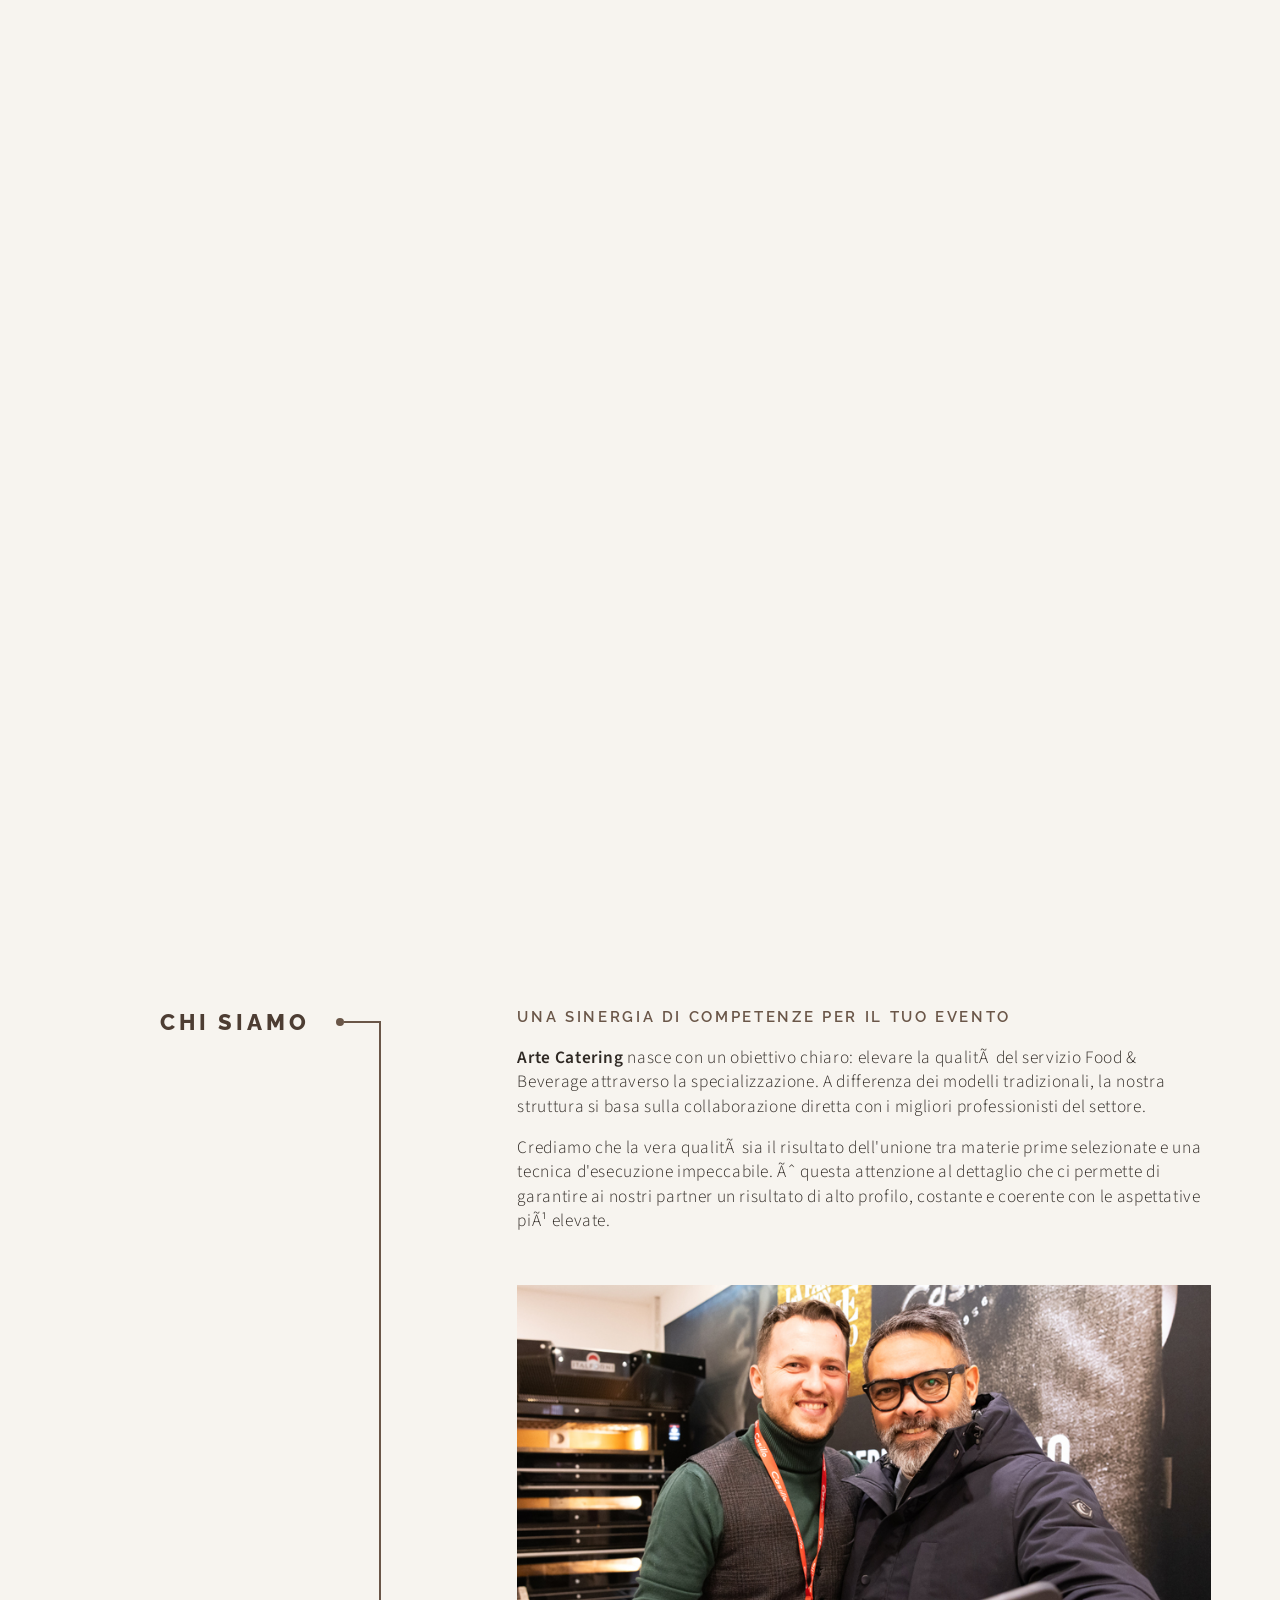
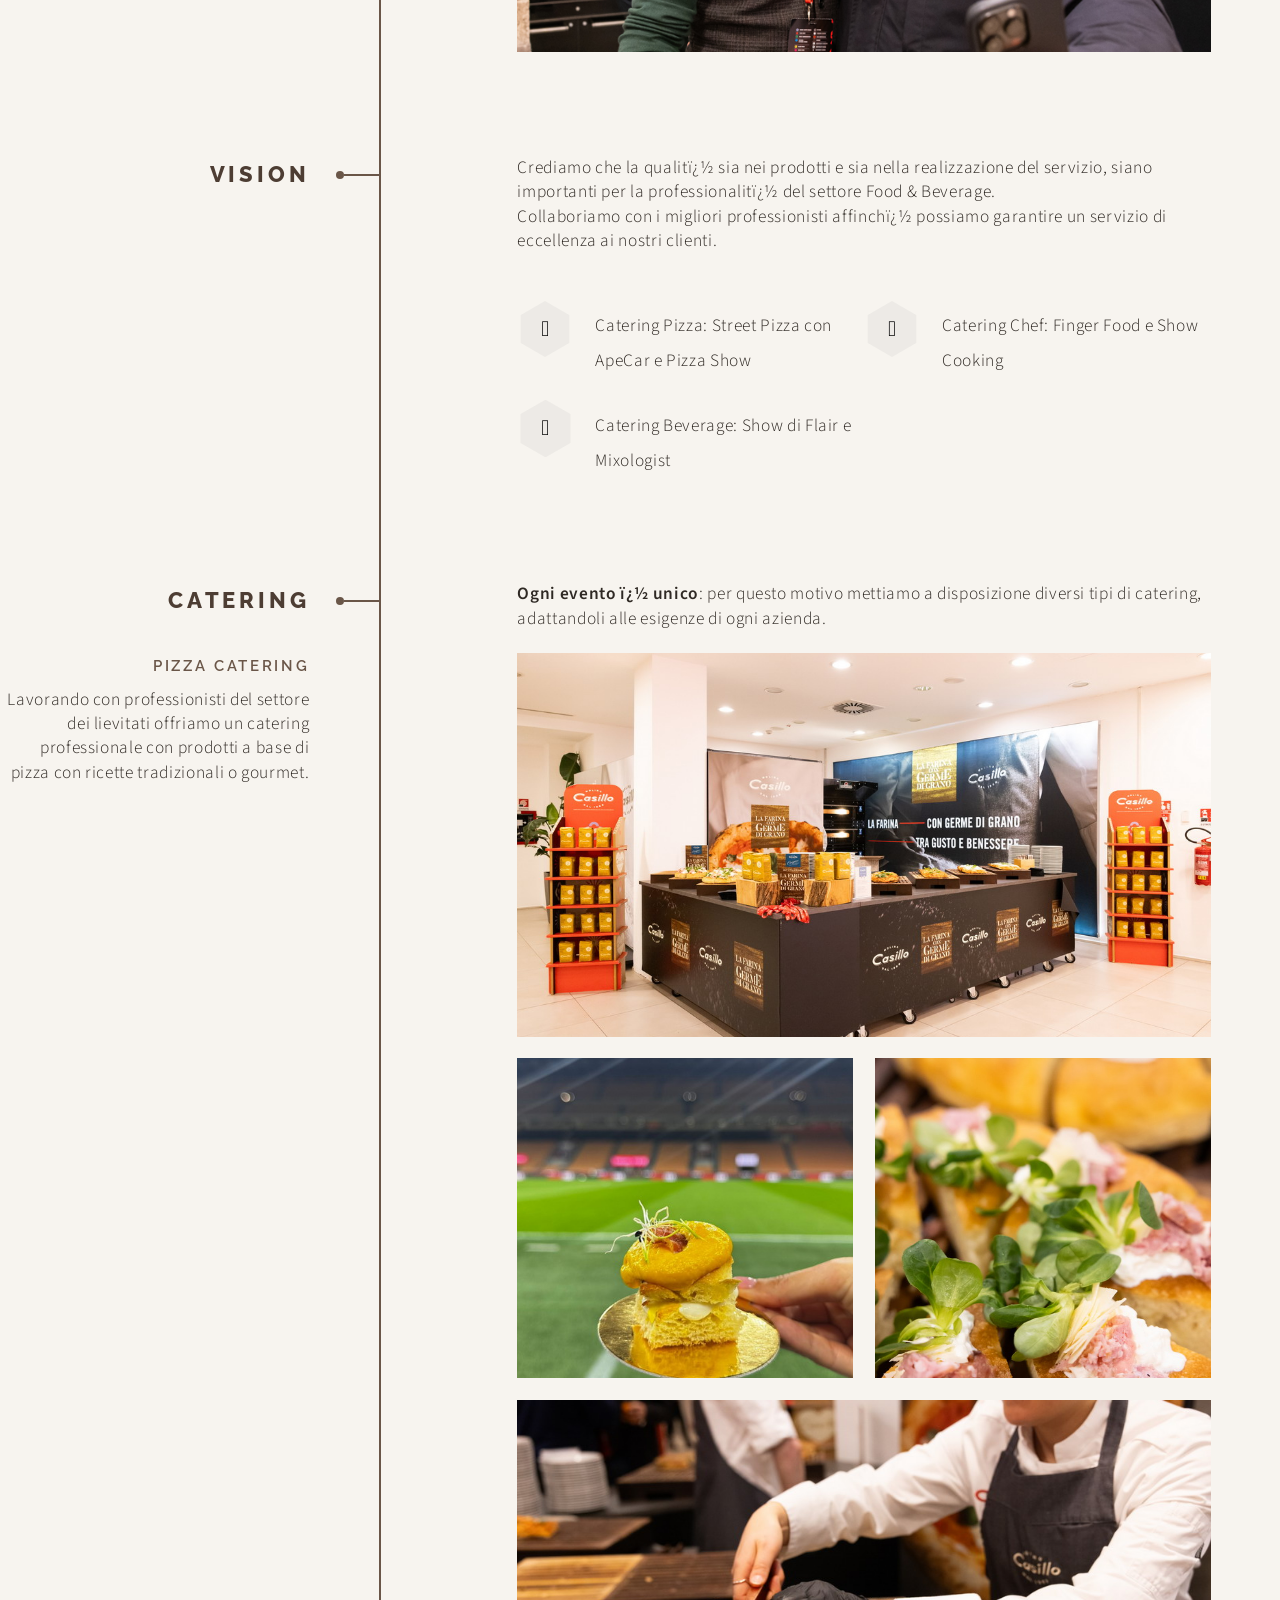
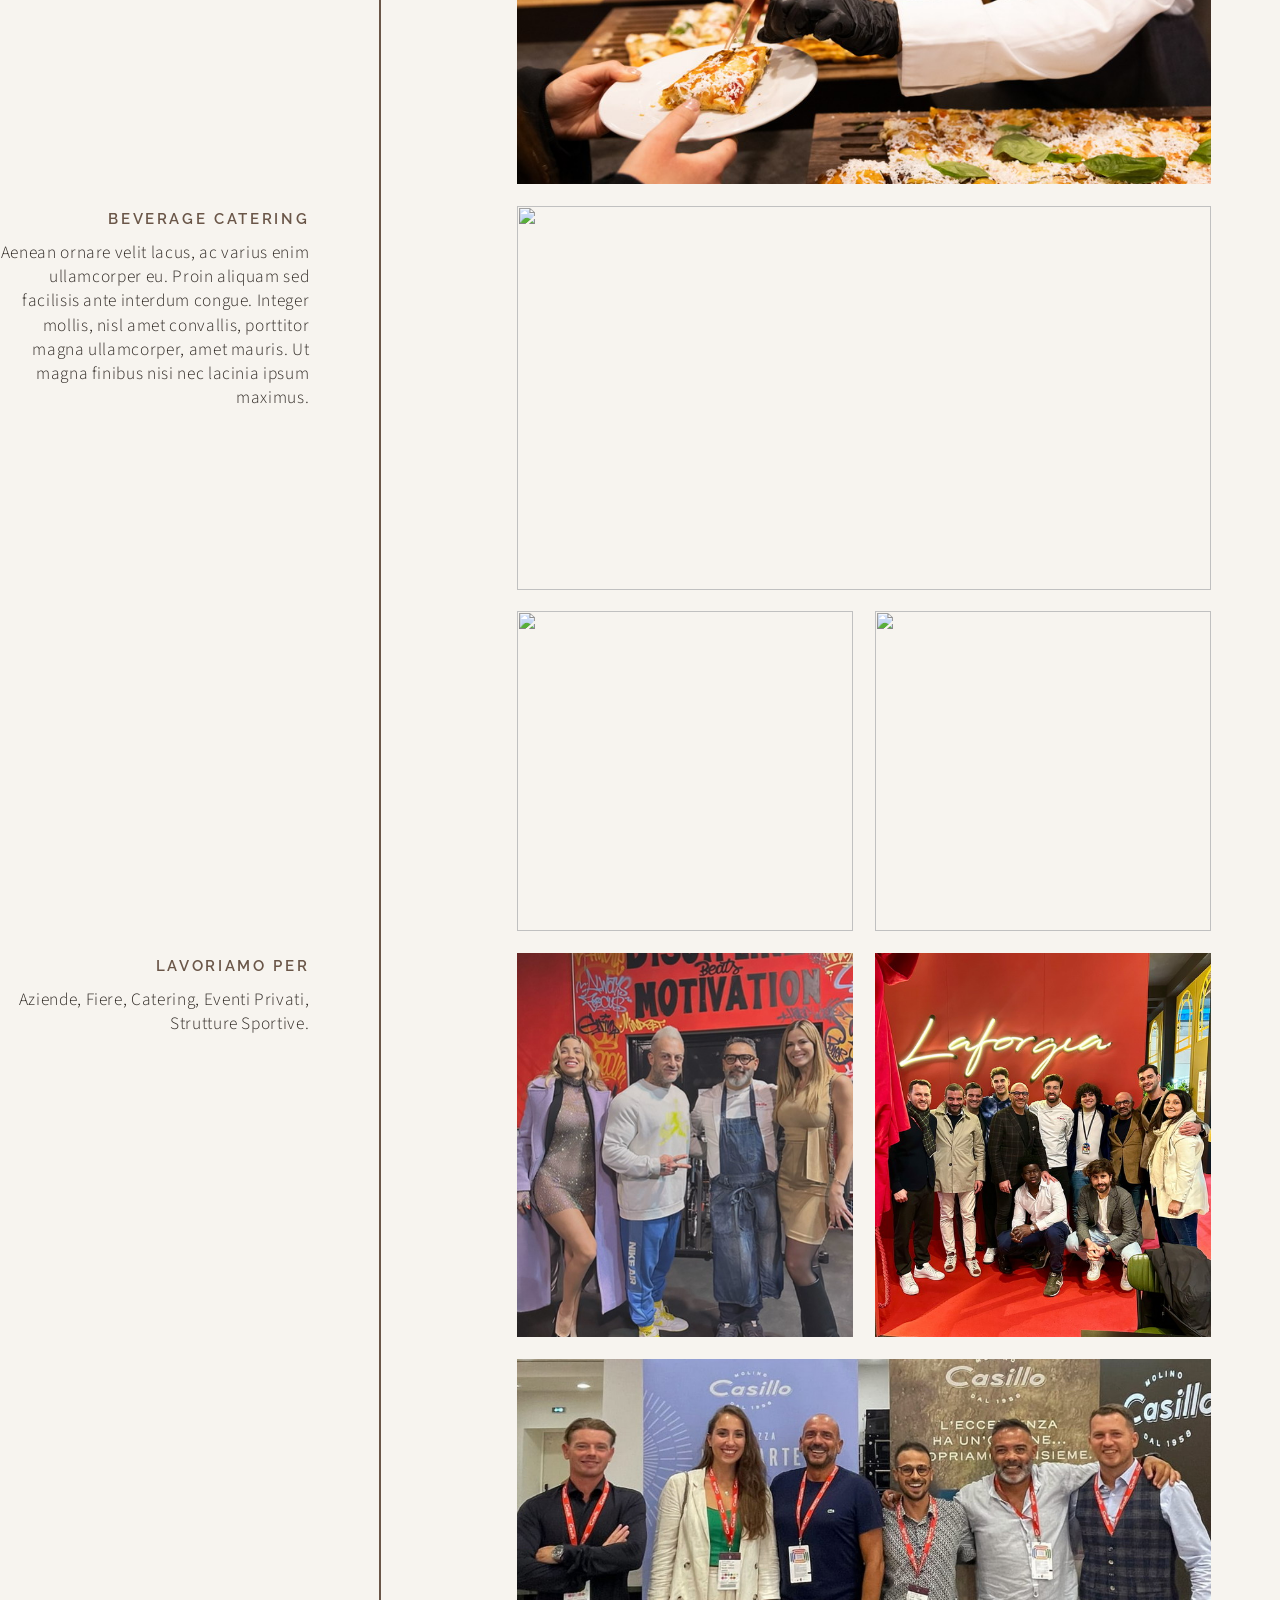
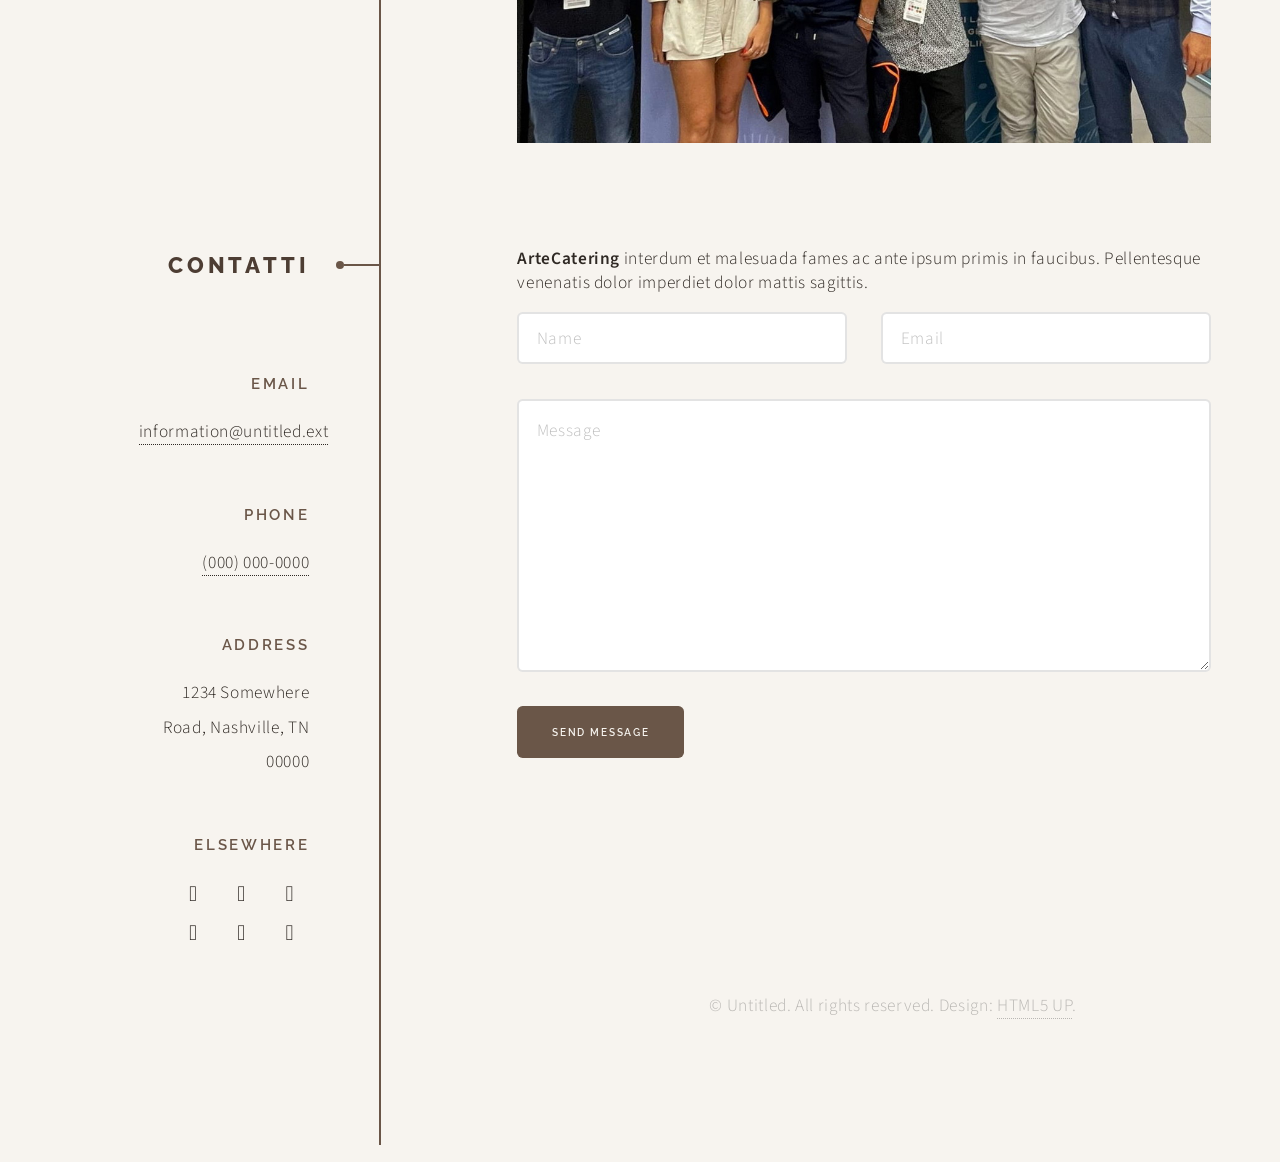
==== index.html @ 14208fd3 "correzione paragrafi e spazi Co-authored-by: Copilot <copilot@github.com>" ====
<!DOCTYPE HTML>
<html lang="it" xml:lang="it" xmlns="http://www.w3.org/1999/xhtml">
	<head>
		<title>ARTEcatering</title>
	<meta charset="ISO-8859-1" >
    <meta http-equiv="Content-Type" content="text/html;charset=ISO-8859-1">
		<meta name="viewport" content="width=device-width, initial-scale=1, user-scalable=no" />
		<meta name="description" content="" />
		<meta name="keywords" content="" />
		<link rel="stylesheet" href="assets/css/main.css" />
	</head>
	<body class="is-preload">

		<!-- Wrapper -->
			<div id="wrapper">

				<!-- Intro -->
					<section class="intro">
						<header>
							<img src="./images/artecatering_logo.png" alt="ARTEcatering Logo" />
							<h1>L'Alta Professionalità al servizio del catering</h1>
							<p class="">Arte Catering ridefinisce gli standard dell'ospitalità collaborando esclusivamente con specialisti di settore. Chef, Bartender e Maestri della Pizza per garantire un servizio d'eccellenza ad aziende e privati.</p>
							<ul class="actions">
								<li><a href="#first" class="button primary">Richiedi una consulenza dedicata</a></li>
							</ul>
						</header>
						<div class="content">
							<span class="image fill" data-position="center"><img src="images/pic01.jpg" alt="" /></span>
						</div>
					</section>

				<!-- Section -->
					<section id="first">
						<header>
							<h2 class="darkmrntxt">	CHI SIAMO </h2>
						</header>
						<div class="content">
							<h3>Una sinergia di competenze per il tuo evento</h3>
							<p><strong>Arte Catering</strong> nasce con un obiettivo chiaro: elevare la qualità del servizio Food & Beverage attraverso la specializzazione. A differenza dei modelli tradizionali, la nostra struttura si basa sulla collaborazione diretta con i migliori professionisti del settore.</p>
							<p>Crediamo che la vera qualità sia il risultato dell'unione tra materie prime selezionate e una tecnica d'esecuzione impeccabile. È questa attenzione al dettaglio che ci permette di garantire ai nostri partner un risultato di alto profilo, costante e coerente con le aspettative più elevate.</p>
							<span class="image main"><img src="images/pic02.jpg" alt="" /></span>
						</div>
					</section>

				<!-- Section -->
					<section>
						<header>
							<h2 class="darkmrntxt">VISION</h2>
						</header>
						<div class="content">
							<p>Crediamo che la qualit� sia nei prodotti e sia nella realizzazione del servizio, siano importanti per la professionalit� del settore Food & Beverage.<br>
Collaboriamo con i migliori professionisti affinch� possiamo garantire un servizio di eccellenza ai nostri clienti.</p>
							<ul class="feature-icons">
								<li class="icon solid fa-laptop">Catering Pizza: Street Pizza con ApeCar e Pizza Show</li>
								<li class="icon solid fa-bolt">Catering Chef: Finger Food e Show Cooking</li>
								<li class="icon solid fa-signal">Catering Beverage: Show di Flair e Mixologist</li>
							</ul>
						</div>
					</section>

				<!-- Section -->
					<section>
						<header>
							<h2 class="darkmrntxt">CATERING</h2>
						</header>
						<div class="content">
							<p><strong>Ogni evento � unico</strong>: per questo motivo mettiamo a disposizione diversi tipi di catering, adattandoli alle esigenze di ogni azienda.</p>

							<!-- Section -->
								<section>
									<header>
										<h3>PIZZA CATERING</h3>
										<p>Lavorando con professionisti del settore dei lievitati offriamo un catering professionale con prodotti a base di pizza con ricette tradizionali o gourmet.</p>
									</header>
									<div class="content">
										<div class="gallery">
											<a href="images/gallery/fulls/01.jpg" class="landscape"><img src="images/gallery/thumbs/01.jpg" alt="" /></a>
											<a href="images/gallery/fulls/02.jpg"><img src="images/gallery/thumbs/02.jpg" alt="" /></a>
											<a href="images/gallery/fulls/03.jpg"><img src="images/gallery/thumbs/03.jpg" alt="" /></a>
											<a href="images/gallery/fulls/04.jpg" class="landscape"><img src="images/gallery/thumbs/04.jpg" alt="" /></a>
										</div>
									</div>
								</section>

							<!-- Section -->
								<section>
									<header>
										<h3>BEVERAGE CATERING</h3>
										<p>Aenean ornare velit lacus, ac varius enim ullamcorper eu. Proin aliquam sed facilisis ante interdum congue. Integer mollis, nisl amet convallis, porttitor magna ullamcorper, amet mauris. Ut magna finibus nisi nec lacinia ipsum maximus.</p>
									</header>
									<div class="content">
										<div class="gallery">
											<a href="images/gallery/fulls/05.jpg" class="landscape"><img src="images/gallery/thumbs/05.jpg" alt="" /></a>
											<a href="images/gallery/fulls/06.jpg"><img src="images/gallery/thumbs/06.jpg" alt="" /></a>
											<a href="images/gallery/fulls/07.jpg"><img src="images/gallery/thumbs/07.jpg" alt="" /></a>
										</div>
									</div>
								</section>

							<!-- Section -->
								<section>
									<header>
										<h3>Lavoriamo per</h3>
										<p>Aziende, Fiere, Catering, Eventi Privati, Strutture Sportive.</p>
									</header>
									<div class="content">
										<div class="gallery">
											<a href="images/gallery/fulls/08.jpg" class="portrait"><img src="images/gallery/thumbs/08.jpg" alt="" /></a>
											<a href="images/gallery/fulls/09.jpg" class="portrait"><img src="images/gallery/thumbs/09.jpg" alt="" /></a>
											<a href="images/gallery/fulls/10.jpg" class="landscape"><img src="images/gallery/thumbs/10.jpg" alt="" /></a>
										</div>
									</div>
								</section>

						</div>
					</section>

				<!-- Section
					<section>
						<header>
							<h2 class="darkmrntxt">Duis sed adpiscing veroeros amet</h2>
						</header>
						<div class="content">
							<p><strong>Proin tempus feugiat</strong> sed varius enim lorem ullamcorper dolore aliquam aenean ornare velit lacus, ac varius enim lorem ullamcorper dolore.</p>
							<ul class="actions">
								<li><a href="#" class="button primary large">Get Started</a></li>
								<li><a href="#" class="button large">Learn More</a></li>
							</ul>
						</div>
					</section> -->

				<!-- Elements -->
				<!--
					<section>
						<header>
							<h2>Elements</h2>
						</header>
						<div class="content">

							<section>
								<header>
									<h3>Text</h3>
								</header>
								<div class="content">
									<p>This is <b>bold</b> and this is <strong>strong</strong>. This is <i>italic</i> and this is <em>emphasized</em>.
									This is <sup>superscript</sup> text and this is <sub>subscript</sub> text.
									This is <u>underlined</u> and this is code: <code>for (;;) { ... }</code>. Finally, <a href="#">this is a link</a>.</p>
									<hr />
									<h2>Heading Level 2</h2>
									<h3>Heading Level 3</h3>
									<h4>Heading Level 4</h4>
									<h5>Heading Level 5</h5>
									<hr />
									<h5>Blockquote</h5>
									<blockquote>Fringilla nisl. Donec accumsan interdum nisi, quis tincidunt felis sagittis eget tempus euismod. Vestibulum ante ipsum primis in faucibus vestibulum. Blandit adipiscing eu felis iaculis volutpat ac adipiscing accumsan faucibus. Vestibulum ante ipsum primis in faucibus lorem ipsum dolor sit amet nullam adipiscing eu felis.</blockquote>
									<h5>Preformatted</h5>
									<pre><code>i = 0;

while (!deck.isInOrder()) {
  print 'Iteration ' + i;
  deck.shuffle();
  i++;
}

print 'Sorted in ' + i + ' iterations.';</code></pre>
								</div>
							</section>

							<section>
								<header>
									<h3>Lists</h3>
								</header>
								<div class="content">

									<h4>Unordered</h4>
									<ul>
										<li>Dolor pulvinar etiam.</li>
										<li>Sagittis adipiscing.</li>
										<li>Felis enim feugiat.</li>
									</ul>

									<h4>Alternate</h4>
									<ul class="alt">
										<li>Dolor pulvinar etiam.</li>
										<li>Sagittis adipiscing.</li>
										<li>Felis enim feugiat.</li>
									</ul>

									<h4>Ordered</h4>
									<ol>
										<li>Dolor pulvinar etiam.</li>
										<li>Etiam vel felis viverra.</li>
										<li>Felis enim feugiat.</li>
										<li>Dolor pulvinar etiam.</li>
										<li>Etiam vel felis lorem.</li>
										<li>Felis enim et feugiat.</li>
									</ol>
									<h4>Icons</h4>
									<ul class="icons">
										<li><a href="#" class="icon brands fa-twitter"><span class="label">Twitter</span></a></li>
										<li><a href="#" class="icon brands fa-facebook-f"><span class="label">Facebook</span></a></li>
										<li><a href="#" class="icon brands fa-instagram"><span class="label">Instagram</span></a></li>
										<li><a href="#" class="icon brands fa-github"><span class="label">Github</span></a></li>
									</ul>

									<h4>Actions</h4>
									<ul class="actions">
										<li><a href="#" class="button primary">Default</a></li>
										<li><a href="#" class="button">Default</a></li>
									</ul>
									<ul class="actions stacked">
										<li><a href="#" class="button primary">Default</a></li>
										<li><a href="#" class="button">Default</a></li>
									</ul>
								</div>
							</section>

							<section>
								<header>
									<h3>Table</h3>
								</header>
								<div class="content">
									<h4>Default</h4>
									<div class="table-wrapper">
										<table>
											<thead>
												<tr>
													<th>Name</th>
													<th>Description</th>
													<th>Price</th>
												</tr>
											</thead>
											<tbody>
												<tr>
													<td>Item One</td>
													<td>Ante turpis integer aliquet porttitor.</td>
													<td>29.99</td>
												</tr>
												<tr>
													<td>Item Two</td>
													<td>Vis ac commodo adipiscing arcu aliquet.</td>
													<td>19.99</td>
												</tr>
												<tr>
													<td>Item Three</td>
													<td> Morbi faucibus arcu accumsan lorem.</td>
													<td>29.99</td>
												</tr>
												<tr>
													<td>Item Four</td>
													<td>Vitae integer tempus condimentum.</td>
													<td>19.99</td>
												</tr>
												<tr>
													<td>Item Five</td>
													<td>Ante turpis integer aliquet porttitor.</td>
													<td>29.99</td>
												</tr>
											</tbody>
											<tfoot>
												<tr>
													<td colspan="2"></td>
													<td>100.00</td>
												</tr>
											</tfoot>
										</table>
									</div>

									<h4>Alternate</h4>
									<div class="table-wrapper">
										<table class="alt">
											<thead>
												<tr>
													<th>Name</th>
													<th>Description</th>
													<th>Price</th>
												</tr>
											</thead>
											<tbody>
												<tr>
													<td>Item One</td>
													<td>Ante turpis integer aliquet porttitor.</td>
													<td>29.99</td>
												</tr>
												<tr>
													<td>Item Two</td>
													<td>Vis ac commodo adipiscing arcu aliquet.</td>
													<td>19.99</td>
												</tr>
												<tr>
													<td>Item Three</td>
													<td> Morbi faucibus arcu accumsan lorem.</td>
													<td>29.99</td>
												</tr>
												<tr>
													<td>Item Four</td>
													<td>Vitae integer tempus condimentum.</td>
													<td>19.99</td>
												</tr>
												<tr>
													<td>Item Five</td>
													<td>Ante turpis integer aliquet porttitor.</td>
													<td>29.99</td>
												</tr>
											</tbody>
											<tfoot>
												<tr>
													<td colspan="2"></td>
													<td>100.00</td>
												</tr>
											</tfoot>
										</table>
									</div>
								</div>
							</section>

							<section>
								<header>
									<h3>Buttons</h3>
								</header>
								<div class="content">
									<ul class="actions">
										<li><a href="#" class="button primary">Primary</a></li>
										<li><a href="#" class="button">Default</a></li>
									</ul>
									<ul class="actions">
										<li><a href="#" class="button large">Large</a></li>
										<li><a href="#" class="button">Default</a></li>
										<li><a href="#" class="button small">Small</a></li>
									</ul>
									<ul class="actions">
										<li><a href="#" class="button primary icon solid fa-download">Icon</a></li>
										<li><a href="#" class="button icon solid fa-download">Icon</a></li>
									</ul>
									<ul class="actions">
										<li><span class="button primary disabled">Disabled</span></li>
										<li><span class="button disabled">Disabled</span></li>
									</ul>
								</div>
							</section>

							<section>
								<header>
									<h3>Form</h3>
								</header>
								<div class="content">
									<form method="post" action="#">
										<div class="fields">
											<div class="field half">
												<label for="demo-name">Name</label>
												<input type="text" name="demo-name" id="demo-name" value="" placeholder="Jane Doe" />
											</div>
											<div class="field half">
												<label for="demo-email">Email</label>
												<input type="email" name="demo-email" id="demo-email" value="" placeholder="jane@untitled.tld" />
											</div>
											<div class="field">
												<label for="demo-category">Category</label>
												<select name="demo-category" id="demo-category">
													<option value="">-</option>
													<option value="1">Manufacturing</option>
													<option value="1">Shipping</option>
													<option value="1">Administration</option>
													<option value="1">Human Resources</option>
												</select>
											</div>
											<div class="field half">
												<input type="radio" id="demo-priority-low" name="demo-priority" checked>
												<label for="demo-priority-low">Low</label>
											</div>
											<div class="field half">
												<input type="radio" id="demo-priority-high" name="demo-priority">
												<label for="demo-priority-high">High</label>
											</div>
											<div class="field half">
												<input type="checkbox" id="demo-copy" name="demo-copy">
												<label for="demo-copy">Email me a copy</label>
											</div>
											<div class="field half">
												<input type="checkbox" id="demo-human" name="demo-human" checked>
												<label for="demo-human">Not a robot</label>
											</div>
											<div class="field">
												<label for="demo-message">Message</label>
												<textarea name="demo-message" id="demo-message" placeholder="Enter your message" rows="6"></textarea>
											</div>
										</div>
										<ul class="actions">
											<li><input type="submit" value="Send Message" class="primary" /></li>
											<li><input type="reset" value="Reset" /></li>
										</ul>
									</form>
								</div>
							</section>

						</div>
					</section>
				-->

				<!-- Section -->
					<section>
						<header>
							<h2 class="darkmrntxt">Contatti</h2>
						</header>
						<div class="content">
							<p><strong>ArteCatering</strong> interdum et malesuada fames ac ante ipsum primis in faucibus. Pellentesque venenatis dolor imperdiet dolor mattis sagittis.</p>
							<form>
								<div class="fields">
									<div class="field half">
										<input type="text" name="name" id="name" placeholder="Name" />
									</div>
									<div class="field half">
										<input type="email" name="email" id="email" placeholder="Email" />
									</div>
									<div class="field">
										<textarea name="message" id="message" placeholder="Message" rows="7"></textarea>
									</div>
								</div>
								<ul class="actions">
									<li><input type="submit" value="Send Message" class="button primary" /></li>
								</ul>
							</form>
						</div>
						<footer>
							<ul class="items">
								<li>
									<h3>Email</h3>
									<a href="#">information@untitled.ext</a>
								</li>
								<li>
									<h3>Phone</h3>
									<a href="#">(000) 000-0000</a>
								</li>
								<li>
									<h3>Address</h3>
									<span>1234 Somewhere Road, Nashville, TN 00000</span>
								</li>
								<li>
									<h3>Elsewhere</h3>
									<ul class="icons">
										<li><a href="#" class="icon brands fa-twitter"><span class="label">Twitter</span></a></li>
										<li><a href="#" class="icon brands fa-facebook-f"><span class="label">Facebook</span></a></li>
										<li><a href="#" class="icon brands fa-instagram"><span class="label">Instagram</span></a></li>
										<li><a href="#" class="icon brands fa-linkedin-in"><span class="label">LinkedIn</span></a></li>
										<li><a href="#" class="icon brands fa-github"><span class="label">GitHub</span></a></li>
										<li><a href="#" class="icon brands fa-codepen"><span class="label">Codepen</span></a></li>
									</ul>
								</li>
							</ul>
						</footer>
					</section>

				<!-- Copyright -->
					<div class="copyright">&copy; Untitled. All rights reserved. Design: <a href="https://html5up.net">HTML5 UP</a>.</div>

			</div>

		<!-- Scripts -->
			<script src="assets/js/jquery.min.js"></script>
			<script src="assets/js/jquery.scrolly.min.js"></script>
			<script src="assets/js/browser.min.js"></script>
			<script src="assets/js/breakpoints.min.js"></script>
			<script src="assets/js/util.js"></script>
			<script src="assets/js/main.js"></script>

	</body>
</html>
---- assets/css/main.css ----
@import url(fontawesome-all.min.css);
@import url("https://fonts.googleapis.com/css?family=Source+Sans+Pro:300,600,700,300i,600i,700i|Raleway:600,800");

/*
	Paradigm Shift by HTML5 UP
	html5up.net | @ajlkn
	Free for personal and commercial use under the CCA 3.0 license (html5up.net/license)
*/

html, body, div, span, applet, object,
iframe, h1, h2, h3, h4, h5, h6, p, blockquote,
pre, a, abbr, acronym, address, big, cite,
code, del, dfn, em, img, ins, kbd, q, s, samp,
small, strike, strong, sub, sup, tt, var, b,
u, i, center, dl, dt, dd, ol, ul, li, fieldset,
form, label, legend, table, caption, tbody,
tfoot, thead, tr, th, td, article, aside,
canvas, details, embed, figure, figcaption,
footer, header, hgroup, menu, nav, output, ruby,
section, summary, time, mark, audio, video {
	margin: 0;
	padding: 0;
	border: 0;
	font-size: 100%;
	font: inherit;
	vertical-align: baseline;}

article, aside, details, figcaption, figure,
footer, header, hgroup, menu, nav, section {
	display: block;}

body {
	line-height: 1;
}

ol, ul {
	list-style: none;
}

blockquote, q {
	quotes: none;
}

	blockquote:before, blockquote:after, q:before, q:after {
		content: '';
		content: none;
	}

table {
	border-collapse: collapse;
	border-spacing: 0;
}

body {
	-webkit-text-size-adjust: none;
}

mark {
	background-color: transparent;
	color: inherit;
}

input::-moz-focus-inner {
	border: 0;
	padding: 0;
}

input, select, textarea {
	-moz-appearance: none;
	-webkit-appearance: none;
	-ms-appearance: none;
	appearance: none;
}

/* colors */

.redtxt{
	color: #BA1F26;
}

.blutxt{
	color: #0197CA;
}

.yellotxt{
	color: #E1CF2F;
}

.darkmrntxt{
	color: #4D3D33;
}

.litemrntxt{
	color: #6A5648;
}

/* Basic */

	@-ms-viewport {
		width: device-width;
	}

	body {
		-ms-overflow-style: scrollbar;
	}

	@media screen and (max-width: 480px) {

		html, body {
			min-width: 320px;
		}

	}

	html {
		box-sizing: border-box;
	}

	*, *:before, *:after {
		box-sizing: inherit;
	}

	html {
		overflow-x: hidden;
	}

	body {
		background: #f7f4ef;
		overflow-x: hidden;
	}

		body.is-preload *, body.is-preload *:before, body.is-preload *:after {
			-moz-animation: none !important;
			-webkit-animation: none !important;
			-ms-animation: none !important;
			animation: none !important;
			-moz-transition: none !important;
			-webkit-transition: none !important;
			-ms-transition: none !important;
			transition: none !important;
		}

/* Typography */

	html {
		font-size: 18pt;
	}

		@media screen and (max-width: 1920px) {

			html {
				font-size: 13pt;
			}

		}

		@media screen and (max-width: 1152px) {

			html {
				font-size: 14pt;
			}

		}

		@media screen and (max-width: 736px) {

			html {
				font-size: 12pt;
			}

		}

		@media screen and (max-width: 480px) {

			html {
				font-size: 11pt;
			}

		}

	body {
		background-color: #f7f4ef;
		color: #2f2924;
	}

	body, input, select, textarea {
		color: #2f2924;
		font-family: "Source Sans Pro", Helvetica, sans-serif;
		font-size: 1rem;
		font-weight: 300;
		letter-spacing: 0.0375em;
		line-height: 2;
	}

	a {
		-moz-transition: border-bottom-color 0.25s ease-in-out;
		-webkit-transition: border-bottom-color 0.25s ease-in-out;
		-ms-transition: border-bottom-color 0.25s ease-in-out;
		transition: border-bottom-color 0.25s ease-in-out;
		text-decoration: none;
		color: #2f2924;
		border-bottom: dotted 1px;
	}

		a:hover {
			text-decoration: none;
			border-bottom-color: transparent;
		}

	strong {
		font-weight: 600;
	}

	b {
		font-weight: 800;
	}
	
	em, i {
		font-style: italic;
	}

	p {
		line-height: 1.4;
		margin: 0 0 2rem 0;
	}

	h1, h2, h3, h4, h5, h6 {
		color: #4D3D33;
		font-family: "Raleway", Helvetica, sans-serif;
		font-weight: 600;
		letter-spacing: 0.175em;
		line-height: 1.75;
		margin: 0 0 1.5rem 0;
		text-transform: uppercase;
	}

		h1 a, h2 a, h3 a, h4 a, h5 a, h6 a {
			color: inherit;
			text-decoration: none;
		}

	h1 {
		font-family: "Raleway", Helvetica, sans-serif;
		font-size: 5rem;
		font-weight: 700;
		letter-spacing: -0.05em;
		line-height: 1.1;
		margin: 0 0 1.5rem 0;
		text-transform: none;
	}

	h2 {
		font-size: 1.25rem;
		font-weight: 800;
		margin: 0 0 2rem 0;
	}

	h3 {
		font-size: 0.875rem;
		color: #6A5648;
	}

	h4 {
		font-size: 0.875rem;
	}

	h5 {
		font-size: 0.75rem;
	}

	h6 {
		font-size: 0.625rem;
	}

	@media screen and (max-width: 736px) {

		h1 {
			font-size: 4.5rem;
			line-height: 1.1;
		}

		h2 {
			font-size: 1.25rem;
			line-height: 1.7;
		}

		h3 {
			font-size: 0.9rem;
		}

		h4 {
			font-size: 0.75rem;
		}

		h5 {
			font-size: 0.675rem;
		}

	}

	@media screen and (max-width: 360px) {

		h1 {
			font-size: 3.75rem;
		}

		h2 {
			font-size: 1.125rem;
		}

		h3 {
			font-size: 0.8rem;
		}

		h4 {
			font-size: 0.675rem;
		}

		h5 {
			font-size: 0.675rem;
		}

	}

	sub {
		font-size: 0.8rem;
		position: relative;
		top: 0.5rem;
	}

	sup {
		font-size: 0.8rem;
		position: relative;
		top: -0.5rem;
	}

	blockquote {
		border-left: solid 0.5rem rgba(144, 144, 144, 0.25);
		font-style: italic;
		margin: 0 0 2rem 0;
		padding: 1rem 0 1rem 2rem;
	}

	code {
		background: rgba(144, 144, 144, 0.1);
		border-radius: 0.325rem;
		font-family: "Courier New", monospace;
		font-size: 0.9rem;
		margin: 0 0.25rem;
		padding: 0.25rem 0.65rem;
	}

	pre {
		-webkit-overflow-scrolling: touch;
		font-family: "Courier New", monospace;
		font-size: 0.9rem;
		margin: 0 0 2rem 0;
		width: 100%;
	}

		pre code {
			display: block;
			line-height: 1.75;
			padding: 1rem 1.5rem;
			overflow-x: auto;
		}

	hr {
		border: 0;
		border-bottom: solid 2px rgba(144, 144, 144, 0.25);
		margin: 3rem 0;
	}

		hr.major {
			margin: 5rem 0;
		}

		@media screen and (max-width: 736px) {

			hr.major {
				margin: 3rem 0;
			}

		}

/* Row */

	.row {
		display: flex;
		flex-wrap: wrap;
		box-sizing: border-box;
		align-items: stretch;
	}

		.row > * {
			box-sizing: border-box;
		}

		.row.gtr-uniform > * > :last-child {
			margin-bottom: 0;
		}

		.row.aln-left {
			justify-content: flex-start;
		}

		.row.aln-center {
			justify-content: center;
		}

		.row.aln-right {
			justify-content: flex-end;
		}

		.row.aln-top {
			align-items: flex-start;
		}

		.row.aln-middle {
			align-items: center;
		}

		.row.aln-bottom {
			align-items: flex-end;
		}

		.row > .imp {
			order: -1;
		}

		.row > .col-1 {
			width: 8.33333%;
		}

		.row > .off-1 {
			margin-left: 8.33333%;
		}

		.row > .col-2 {
			width: 16.66667%;
		}

		.row > .off-2 {
			margin-left: 16.66667%;
		}

		.row > .col-3 {
			width: 25%;
		}

		.row > .off-3 {
			margin-left: 25%;
		}

		.row > .col-4 {
			width: 33.33333%;
		}

		.row > .off-4 {
			margin-left: 33.33333%;
		}

		.row > .col-5 {
			width: 41.66667%;
		}

		.row > .off-5 {
			margin-left: 41.66667%;
		}

		.row > .col-6 {
			width: 50%;
		}

		.row > .off-6 {
			margin-left: 50%;
		}

		.row > .col-7 {
			width: 58.33333%;
		}

		.row > .off-7 {
			margin-left: 58.33333%;
		}

		.row > .col-8 {
			width: 66.66667%;
		}

		.row > .off-8 {
			margin-left: 66.66667%;
		}

		.row > .col-9 {
			width: 75%;
		}

		.row > .off-9 {
			margin-left: 75%;
		}

		.row > .col-10 {
			width: 83.33333%;
		}

		.row > .off-10 {
			margin-left: 83.33333%;
		}

		.row > .col-11 {
			width: 91.66667%;
		}

		.row > .off-11 {
			margin-left: 91.66667%;
		}

		.row > .col-12 {
			width: 100%;
		}

		.row > .off-12 {
			margin-left: 100%;
		}

		.row.gtr-0 {
			margin-top: 0;
			margin-left: 0rem;
		}

			.row.gtr-0 > * {
				padding: 0 0 0 0rem;
			}

			.row.gtr-0.gtr-uniform {
				margin-top: 0rem;
			}

				.row.gtr-0.gtr-uniform > * {
					padding-top: 0rem;
				}

		.row.gtr-25 {
			margin-top: 0;
			margin-left: -0.5rem;
		}

			.row.gtr-25 > * {
				padding: 0 0 0 0.5rem;
			}

			.row.gtr-25.gtr-uniform {
				margin-top: -0.5rem;
			}

				.row.gtr-25.gtr-uniform > * {
					padding-top: 0.5rem;
				}

		.row.gtr-50 {
			margin-top: 0;
			margin-left: -1rem;
		}

			.row.gtr-50 > * {
				padding: 0 0 0 1rem;
			}

			.row.gtr-50.gtr-uniform {
				margin-top: -1rem;
			}

				.row.gtr-50.gtr-uniform > * {
					padding-top: 1rem;
				}

		.row {
			margin-top: 0;
			margin-left: -2rem;
		}

			.row > * {
				padding: 0 0 0 2rem;
			}

			.row.gtr-uniform {
				margin-top: -2rem;
			}

				.row.gtr-uniform > * {
					padding-top: 2rem;
				}

		.row.gtr-150 {
			margin-top: 0;
			margin-left: -3rem;
		}

			.row.gtr-150 > * {
				padding: 0 0 0 3rem;
			}

			.row.gtr-150.gtr-uniform {
				margin-top: -3rem;
			}

				.row.gtr-150.gtr-uniform > * {
					padding-top: 3rem;
				}

		.row.gtr-200 {
			margin-top: 0;
			margin-left: -4rem;
		}

			.row.gtr-200 > * {
				padding: 0 0 0 4rem;
			}

			.row.gtr-200.gtr-uniform {
				margin-top: -4rem;
			}

				.row.gtr-200.gtr-uniform > * {
					padding-top: 4rem;
				}

		@media screen and (max-width: 1920px) {

			.row {
				display: flex;
				flex-wrap: wrap;
				box-sizing: border-box;
				align-items: stretch;
			}

				.row > * {
					box-sizing: border-box;
				}

				.row.gtr-uniform > * > :last-child {
					margin-bottom: 0;
				}

				.row.aln-left {
					justify-content: flex-start;
				}

				.row.aln-center {
					justify-content: center;
				}

				.row.aln-right {
					justify-content: flex-end;
				}

				.row.aln-top {
					align-items: flex-start;
				}

				.row.aln-middle {
					align-items: center;
				}

				.row.aln-bottom {
					align-items: flex-end;
				}

				.row > .imp-xlarge {
					order: -1;
				}

				.row > .col-1-xlarge {
					width: 8.33333%;
				}

				.row > .off-1-xlarge {
					margin-left: 8.33333%;
				}

				.row > .col-2-xlarge {
					width: 16.66667%;
				}

				.row > .off-2-xlarge {
					margin-left: 16.66667%;
				}

				.row > .col-3-xlarge {
					width: 25%;
				}

				.row > .off-3-xlarge {
					margin-left: 25%;
				}

				.row > .col-4-xlarge {
					width: 33.33333%;
				}

				.row > .off-4-xlarge {
					margin-left: 33.33333%;
				}

				.row > .col-5-xlarge {
					width: 41.66667%;
				}

				.row > .off-5-xlarge {
					margin-left: 41.66667%;
				}

				.row > .col-6-xlarge {
					width: 50%;
				}

				.row > .off-6-xlarge {
					margin-left: 50%;
				}

				.row > .col-7-xlarge {
					width: 58.33333%;
				}

				.row > .off-7-xlarge {
					margin-left: 58.33333%;
				}

				.row > .col-8-xlarge {
					width: 66.66667%;
				}

				.row > .off-8-xlarge {
					margin-left: 66.66667%;
				}

				.row > .col-9-xlarge {
					width: 75%;
				}

				.row > .off-9-xlarge {
					margin-left: 75%;
				}

				.row > .col-10-xlarge {
					width: 83.33333%;
				}

				.row > .off-10-xlarge {
					margin-left: 83.33333%;
				}

				.row > .col-11-xlarge {
					width: 91.66667%;
				}

				.row > .off-11-xlarge {
					margin-left: 91.66667%;
				}

				.row > .col-12-xlarge {
					width: 100%;
				}

				.row > .off-12-xlarge {
					margin-left: 100%;
				}

				.row.gtr-0 {
					margin-top: 0;
					margin-left: 0rem;
				}

					.row.gtr-0 > * {
						padding: 0 0 0 0rem;
					}

					.row.gtr-0.gtr-uniform {
						margin-top: 0rem;
					}

						.row.gtr-0.gtr-uniform > * {
							padding-top: 0rem;
						}

				.row.gtr-25 {
					margin-top: 0;
					margin-left: -0.5rem;
				}

					.row.gtr-25 > * {
						padding: 0 0 0 0.5rem;
					}

					.row.gtr-25.gtr-uniform {
						margin-top: -0.5rem;
					}

						.row.gtr-25.gtr-uniform > * {
							padding-top: 0.5rem;
						}

				.row.gtr-50 {
					margin-top: 0;
					margin-left: -1rem;
				}

					.row.gtr-50 > * {
						padding: 0 0 0 1rem;
					}

					.row.gtr-50.gtr-uniform {
						margin-top: -1rem;
					}

						.row.gtr-50.gtr-uniform > * {
							padding-top: 1rem;
						}

				.row {
					margin-top: 0;
					margin-left: -2rem;
				}

					.row > * {
						padding: 0 0 0 2rem;
					}

					.row.gtr-uniform {
						margin-top: -2rem;
					}

						.row.gtr-uniform > * {
							padding-top: 2rem;
						}

				.row.gtr-150 {
					margin-top: 0;
					margin-left: -3rem;
				}

					.row.gtr-150 > * {
						padding: 0 0 0 3rem;
					}

					.row.gtr-150.gtr-uniform {
						margin-top: -3rem;
					}

						.row.gtr-150.gtr-uniform > * {
							padding-top: 3rem;
						}

				.row.gtr-200 {
					margin-top: 0;
					margin-left: -4rem;
				}

					.row.gtr-200 > * {
						padding: 0 0 0 4rem;
					}

					.row.gtr-200.gtr-uniform {
						margin-top: -4rem;
					}

						.row.gtr-200.gtr-uniform > * {
							padding-top: 4rem;
						}

		}

		@media screen and (max-width: 1280px) {

			.row {
				display: flex;
				flex-wrap: wrap;
				box-sizing: border-box;
				align-items: stretch;
			}

				.row > * {
					box-sizing: border-box;
				}

				.row.gtr-uniform > * > :last-child {
					margin-bottom: 0;
				}

				.row.aln-left {
					justify-content: flex-start;
				}

				.row.aln-center {
					justify-content: center;
				}

				.row.aln-right {
					justify-content: flex-end;
				}

				.row.aln-top {
					align-items: flex-start;
				}

				.row.aln-middle {
					align-items: center;
				}

				.row.aln-bottom {
					align-items: flex-end;
				}

				.row > .imp-large {
					order: -1;
				}

				.row > .col-1-large {
					width: 8.33333%;
				}

				.row > .off-1-large {
					margin-left: 8.33333%;
				}

				.row > .col-2-large {
					width: 16.66667%;
				}

				.row > .off-2-large {
					margin-left: 16.66667%;
				}

				.row > .col-3-large {
					width: 25%;
				}

				.row > .off-3-large {
					margin-left: 25%;
				}

				.row > .col-4-large {
					width: 33.33333%;
				}

				.row > .off-4-large {
					margin-left: 33.33333%;
				}

				.row > .col-5-large {
					width: 41.66667%;
				}

				.row > .off-5-large {
					margin-left: 41.66667%;
				}

				.row > .col-6-large {
					width: 50%;
				}

				.row > .off-6-large {
					margin-left: 50%;
				}

				.row > .col-7-large {
					width: 58.33333%;
				}

				.row > .off-7-large {
					margin-left: 58.33333%;
				}

				.row > .col-8-large {
					width: 66.66667%;
				}

				.row > .off-8-large {
					margin-left: 66.66667%;
				}

				.row > .col-9-large {
					width: 75%;
				}

				.row > .off-9-large {
					margin-left: 75%;
				}

				.row > .col-10-large {
					width: 83.33333%;
				}

				.row > .off-10-large {
					margin-left: 83.33333%;
				}

				.row > .col-11-large {
					width: 91.66667%;
				}

				.row > .off-11-large {
					margin-left: 91.66667%;
				}

				.row > .col-12-large {
					width: 100%;
				}

				.row > .off-12-large {
					margin-left: 100%;
				}

				.row.gtr-0 {
					margin-top: 0;
					margin-left: 0rem;
				}

					.row.gtr-0 > * {
						padding: 0 0 0 0rem;
					}

					.row.gtr-0.gtr-uniform {
						margin-top: 0rem;
					}

						.row.gtr-0.gtr-uniform > * {
							padding-top: 0rem;
						}

				.row.gtr-25 {
					margin-top: 0;
					margin-left: -0.375rem;
				}

					.row.gtr-25 > * {
						padding: 0 0 0 0.375rem;
					}

					.row.gtr-25.gtr-uniform {
						margin-top: -0.375rem;
					}

						.row.gtr-25.gtr-uniform > * {
							padding-top: 0.375rem;
						}

				.row.gtr-50 {
					margin-top: 0;
					margin-left: -0.75rem;
				}

					.row.gtr-50 > * {
						padding: 0 0 0 0.75rem;
					}

					.row.gtr-50.gtr-uniform {
						margin-top: -0.75rem;
					}

						.row.gtr-50.gtr-uniform > * {
							padding-top: 0.75rem;
						}

				.row {
					margin-top: 0;
					margin-left: -1.5rem;
				}

					.row > * {
						padding: 0 0 0 1.5rem;
					}

					.row.gtr-uniform {
						margin-top: -1.5rem;
					}

						.row.gtr-uniform > * {
							padding-top: 1.5rem;
						}

				.row.gtr-150 {
					margin-top: 0;
					margin-left: -2.25rem;
				}

					.row.gtr-150 > * {
						padding: 0 0 0 2.25rem;
					}

					.row.gtr-150.gtr-uniform {
						margin-top: -2.25rem;
					}

						.row.gtr-150.gtr-uniform > * {
							padding-top: 2.25rem;
						}

				.row.gtr-200 {
					margin-top: 0;
					margin-left: -3rem;
				}

					.row.gtr-200 > * {
						padding: 0 0 0 3rem;
					}

					.row.gtr-200.gtr-uniform {
						margin-top: -3rem;
					}

						.row.gtr-200.gtr-uniform > * {
							padding-top: 3rem;
						}

		}

		@media screen and (max-width: 1152px) {

			.row {
				display: flex;
				flex-wrap: wrap;
				box-sizing: border-box;
				align-items: stretch;
			}

				.row > * {
					box-sizing: border-box;
				}

				.row.gtr-uniform > * > :last-child {
					margin-bottom: 0;
				}

				.row.aln-left {
					justify-content: flex-start;
				}

				.row.aln-center {
					justify-content: center;
				}

				.row.aln-right {
					justify-content: flex-end;
				}

				.row.aln-top {
					align-items: flex-start;
				}

				.row.aln-middle {
					align-items: center;
				}

				.row.aln-bottom {
					align-items: flex-end;
				}

				.row > .imp-medium {
					order: -1;
				}

				.row > .col-1-medium {
					width: 8.33333%;
				}

				.row > .off-1-medium {
					margin-left: 8.33333%;
				}

				.row > .col-2-medium {
					width: 16.66667%;
				}

				.row > .off-2-medium {
					margin-left: 16.66667%;
				}

				.row > .col-3-medium {
					width: 25%;
				}

				.row > .off-3-medium {
					margin-left: 25%;
				}

				.row > .col-4-medium {
					width: 33.33333%;
				}

				.row > .off-4-medium {
					margin-left: 33.33333%;
				}

				.row > .col-5-medium {
					width: 41.66667%;
				}

				.row > .off-5-medium {
					margin-left: 41.66667%;
				}

				.row > .col-6-medium {
					width: 50%;
				}

				.row > .off-6-medium {
					margin-left: 50%;
				}

				.row > .col-7-medium {
					width: 58.33333%;
				}

				.row > .off-7-medium {
					margin-left: 58.33333%;
				}

				.row > .col-8-medium {
					width: 66.66667%;
				}

				.row > .off-8-medium {
					margin-left: 66.66667%;
				}

				.row > .col-9-medium {
					width: 75%;
				}

				.row > .off-9-medium {
					margin-left: 75%;
				}

				.row > .col-10-medium {
					width: 83.33333%;
				}

				.row > .off-10-medium {
					margin-left: 83.33333%;
				}

				.row > .col-11-medium {
					width: 91.66667%;
				}

				.row > .off-11-medium {
					margin-left: 91.66667%;
				}

				.row > .col-12-medium {
					width: 100%;
				}

				.row > .off-12-medium {
					margin-left: 100%;
				}

				.row.gtr-0 {
					margin-top: 0;
					margin-left: 0rem;
				}

					.row.gtr-0 > * {
						padding: 0 0 0 0rem;
					}

					.row.gtr-0.gtr-uniform {
						margin-top: 0rem;
					}

						.row.gtr-0.gtr-uniform > * {
							padding-top: 0rem;
						}

				.row.gtr-25 {
					margin-top: 0;
					margin-left: -0.375rem;
				}

					.row.gtr-25 > * {
						padding: 0 0 0 0.375rem;
					}

					.row.gtr-25.gtr-uniform {
						margin-top: -0.375rem;
					}

						.row.gtr-25.gtr-uniform > * {
							padding-top: 0.375rem;
						}

				.row.gtr-50 {
					margin-top: 0;
					margin-left: -0.75rem;
				}

					.row.gtr-50 > * {
						padding: 0 0 0 0.75rem;
					}

					.row.gtr-50.gtr-uniform {
						margin-top: -0.75rem;
					}

						.row.gtr-50.gtr-uniform > * {
							padding-top: 0.75rem;
						}

				.row {
					margin-top: 0;
					margin-left: -1.5rem;
				}

					.row > * {
						padding: 0 0 0 1.5rem;
					}

					.row.gtr-uniform {
						margin-top: -1.5rem;
					}

						.row.gtr-uniform > * {
							padding-top: 1.5rem;
						}

				.row.gtr-150 {
					margin-top: 0;
					margin-left: -2.25rem;
				}

					.row.gtr-150 > * {
						padding: 0 0 0 2.25rem;
					}

					.row.gtr-150.gtr-uniform {
						margin-top: -2.25rem;
					}

						.row.gtr-150.gtr-uniform > * {
							padding-top: 2.25rem;
						}

				.row.gtr-200 {
					margin-top: 0;
					margin-left: -3rem;
				}

					.row.gtr-200 > * {
						padding: 0 0 0 3rem;
					}

					.row.gtr-200.gtr-uniform {
						margin-top: -3rem;
					}

						.row.gtr-200.gtr-uniform > * {
							padding-top: 3rem;
						}

		}

		@media screen and (max-width: 736px) {

			.row {
				display: flex;
				flex-wrap: wrap;
				box-sizing: border-box;
				align-items: stretch;
			}

				.row > * {
					box-sizing: border-box;
				}

				.row.gtr-uniform > * > :last-child {
					margin-bottom: 0;
				}

				.row.aln-left {
					justify-content: flex-start;
				}

				.row.aln-center {
					justify-content: center;
				}

				.row.aln-right {
					justify-content: flex-end;
				}

				.row.aln-top {
					align-items: flex-start;
				}

				.row.aln-middle {
					align-items: center;
				}

				.row.aln-bottom {
					align-items: flex-end;
				}

				.row > .imp-small {
					order: -1;
				}

				.row > .col-1-small {
					width: 8.33333%;
				}

				.row > .off-1-small {
					margin-left: 8.33333%;
				}

				.row > .col-2-small {
					width: 16.66667%;
				}

				.row > .off-2-small {
					margin-left: 16.66667%;
				}

				.row > .col-3-small {
					width: 25%;
				}

				.row > .off-3-small {
					margin-left: 25%;
				}

				.row > .col-4-small {
					width: 33.33333%;
				}

				.row > .off-4-small {
					margin-left: 33.33333%;
				}

				.row > .col-5-small {
					width: 41.66667%;
				}

				.row > .off-5-small {
					margin-left: 41.66667%;
				}

				.row > .col-6-small {
					width: 50%;
				}

				.row > .off-6-small {
					margin-left: 50%;
				}

				.row > .col-7-small {
					width: 58.33333%;
				}

				.row > .off-7-small {
					margin-left: 58.33333%;
				}

				.row > .col-8-small {
					width: 66.66667%;
				}

				.row > .off-8-small {
					margin-left: 66.66667%;
				}

				.row > .col-9-small {
					width: 75%;
				}

				.row > .off-9-small {
					margin-left: 75%;
				}

				.row > .col-10-small {
					width: 83.33333%;
				}

				.row > .off-10-small {
					margin-left: 83.33333%;
				}

				.row > .col-11-small {
					width: 91.66667%;
				}

				.row > .off-11-small {
					margin-left: 91.66667%;
				}

				.row > .col-12-small {
					width: 100%;
				}

				.row > .off-12-small {
					margin-left: 100%;
				}

				.row.gtr-0 {
					margin-top: 0;
					margin-left: 0rem;
				}

					.row.gtr-0 > * {
						padding: 0 0 0 0rem;
					}

					.row.gtr-0.gtr-uniform {
						margin-top: 0rem;
					}

						.row.gtr-0.gtr-uniform > * {
							padding-top: 0rem;
						}

				.row.gtr-25 {
					margin-top: 0;
					margin-left: -0.3125rem;
				}

					.row.gtr-25 > * {
						padding: 0 0 0 0.3125rem;
					}

					.row.gtr-25.gtr-uniform {
						margin-top: -0.3125rem;
					}

						.row.gtr-25.gtr-uniform > * {
							padding-top: 0.3125rem;
						}

				.row.gtr-50 {
					margin-top: 0;
					margin-left: -0.625rem;
				}

					.row.gtr-50 > * {
						padding: 0 0 0 0.625rem;
					}

					.row.gtr-50.gtr-uniform {
						margin-top: -0.625rem;
					}

						.row.gtr-50.gtr-uniform > * {
							padding-top: 0.625rem;
						}

				.row {
					margin-top: 0;
					margin-left: -1.25rem;
				}

					.row > * {
						padding: 0 0 0 1.25rem;
					}

					.row.gtr-uniform {
						margin-top: -1.25rem;
					}

						.row.gtr-uniform > * {
							padding-top: 1.25rem;
						}

				.row.gtr-150 {
					margin-top: 0;
					margin-left: -1.875rem;
				}

					.row.gtr-150 > * {
						padding: 0 0 0 1.875rem;
					}

					.row.gtr-150.gtr-uniform {
						margin-top: -1.875rem;
					}

						.row.gtr-150.gtr-uniform > * {
							padding-top: 1.875rem;
						}

				.row.gtr-200 {
					margin-top: 0;
					margin-left: -2.5rem;
				}

					.row.gtr-200 > * {
						padding: 0 0 0 2.5rem;
					}

					.row.gtr-200.gtr-uniform {
						margin-top: -2.5rem;
					}

						.row.gtr-200.gtr-uniform > * {
							padding-top: 2.5rem;
						}

		}

		@media screen and (max-width: 480px) {

			.row {
				display: flex;
				flex-wrap: wrap;
				box-sizing: border-box;
				align-items: stretch;
			}

				.row > * {
					box-sizing: border-box;
				}

				.row.gtr-uniform > * > :last-child {
					margin-bottom: 0;
				}

				.row.aln-left {
					justify-content: flex-start;
				}

				.row.aln-center {
					justify-content: center;
				}

				.row.aln-right {
					justify-content: flex-end;
				}

				.row.aln-top {
					align-items: flex-start;
				}

				.row.aln-middle {
					align-items: center;
				}

				.row.aln-bottom {
					align-items: flex-end;
				}

				.row > .imp-xsmall {
					order: -1;
				}

				.row > .col-1-xsmall {
					width: 8.33333%;
				}

				.row > .off-1-xsmall {
					margin-left: 8.33333%;
				}

				.row > .col-2-xsmall {
					width: 16.66667%;
				}

				.row > .off-2-xsmall {
					margin-left: 16.66667%;
				}

				.row > .col-3-xsmall {
					width: 25%;
				}

				.row > .off-3-xsmall {
					margin-left: 25%;
				}

				.row > .col-4-xsmall {
					width: 33.33333%;
				}

				.row > .off-4-xsmall {
					margin-left: 33.33333%;
				}

				.row > .col-5-xsmall {
					width: 41.66667%;
				}

				.row > .off-5-xsmall {
					margin-left: 41.66667%;
				}

				.row > .col-6-xsmall {
					width: 50%;
				}

				.row > .off-6-xsmall {
					margin-left: 50%;
				}

				.row > .col-7-xsmall {
					width: 58.33333%;
				}

				.row > .off-7-xsmall {
					margin-left: 58.33333%;
				}

				.row > .col-8-xsmall {
					width: 66.66667%;
				}

				.row > .off-8-xsmall {
					margin-left: 66.66667%;
				}

				.row > .col-9-xsmall {
					width: 75%;
				}

				.row > .off-9-xsmall {
					margin-left: 75%;
				}

				.row > .col-10-xsmall {
					width: 83.33333%;
				}

				.row > .off-10-xsmall {
					margin-left: 83.33333%;
				}

				.row > .col-11-xsmall {
					width: 91.66667%;
				}

				.row > .off-11-xsmall {
					margin-left: 91.66667%;
				}

				.row > .col-12-xsmall {
					width: 100%;
				}

				.row > .off-12-xsmall {
					margin-left: 100%;
				}

				.row.gtr-0 {
					margin-top: 0;
					margin-left: 0rem;
				}

					.row.gtr-0 > * {
						padding: 0 0 0 0rem;
					}

					.row.gtr-0.gtr-uniform {
						margin-top: 0rem;
					}

						.row.gtr-0.gtr-uniform > * {
							padding-top: 0rem;
						}

				.row.gtr-25 {
					margin-top: 0;
					margin-left: -0.3125rem;
				}

					.row.gtr-25 > * {
						padding: 0 0 0 0.3125rem;
					}

					.row.gtr-25.gtr-uniform {
						margin-top: -0.3125rem;
					}

						.row.gtr-25.gtr-uniform > * {
							padding-top: 0.3125rem;
						}

				.row.gtr-50 {
					margin-top: 0;
					margin-left: -0.625rem;
				}

					.row.gtr-50 > * {
						padding: 0 0 0 0.625rem;
					}

					.row.gtr-50.gtr-uniform {
						margin-top: -0.625rem;
					}

						.row.gtr-50.gtr-uniform > * {
							padding-top: 0.625rem;
						}

				.row {
					margin-top: 0;
					margin-left: -1.25rem;
				}

					.row > * {
						padding: 0 0 0 1.25rem;
					}

					.row.gtr-uniform {
						margin-top: -1.25rem;
					}

						.row.gtr-uniform > * {
							padding-top: 1.25rem;
						}

				.row.gtr-150 {
					margin-top: 0;
					margin-left: -1.875rem;
				}

					.row.gtr-150 > * {
						padding: 0 0 0 1.875rem;
					}

					.row.gtr-150.gtr-uniform {
						margin-top: -1.875rem;
					}

						.row.gtr-150.gtr-uniform > * {
							padding-top: 1.875rem;
						}

				.row.gtr-200 {
					margin-top: 0;
					margin-left: -2.5rem;
				}

					.row.gtr-200 > * {
						padding: 0 0 0 2.5rem;
					}

					.row.gtr-200.gtr-uniform {
						margin-top: -2.5rem;
					}

						.row.gtr-200.gtr-uniform > * {
							padding-top: 2.5rem;
						}

		}

/* Box */

	.box {
		border: solid 2px rgba(144, 144, 144, 0.25);
		border-radius: 0.325rem;
		margin-bottom: 2rem;
		padding: 1.5rem;
	}

		.box > :last-child {
			margin-bottom: 0;
		}

		.box.alt {
			border: 0;
			border-radius: 0;
			padding: 0;
		}

/* Button */

	input[type="submit"],
	input[type="reset"],
	input[type="button"],
	button,
	.button {
		-moz-appearance: none;
		-webkit-appearance: none;
		-ms-appearance: none;
		appearance: none;
		-moz-transition: background-color 0.25s ease-in-out, box-shadow 0.25s ease-in-out, color 0.25s ease-in-out;
		-webkit-transition: background-color 0.25s ease-in-out, box-shadow 0.25s ease-in-out, color 0.25s ease-in-out;
		-ms-transition: background-color 0.25s ease-in-out, box-shadow 0.25s ease-in-out, color 0.25s ease-in-out;
		transition: background-color 0.25s ease-in-out, box-shadow 0.25s ease-in-out, color 0.25s ease-in-out;
		background-color: transparent;
		border-radius: 0.325rem;
		border: 0;
		box-shadow: inset 0 0 0 2px rgba(106, 86, 72, 0.4);
		color: #4D3D33 !important;
		cursor: pointer;
		display: inline-block;
		font-family: "Raleway", Helvetica, sans-serif;
		font-size: 0.6rem;
		font-weight: 600;
		height: 3rem;
		letter-spacing: 0.175em;
		line-height: 3rem;
		padding: 0 2rem;
		text-align: center;
		text-decoration: none;
		text-transform: uppercase;
		white-space: nowrap;
	}

		input[type="submit"]:hover,
		input[type="reset"]:hover,
		input[type="button"]:hover,
		button:hover,
		.button:hover {
			box-shadow: inset 0 0 0 2px #6A5648;
			color: #6A5648 !important;
		}

		input[type="submit"]:active,
		input[type="reset"]:active,
		input[type="button"]:active,
		button:active,
		.button:active {
			background-color: rgba(106, 86, 72, 0.2);
			box-shadow: inset 0 0 0 2px #6A5648;
			color: #6A5648 !important;
		}

		input[type="submit"].small,
		input[type="reset"].small,
		input[type="button"].small,
		button.small,
		.button.small {
			font-size: 0.5rem;
			height: 2.25rem;
			line-height: 2.25rem;
			padding: 0 1.25rem;
		}

		input[type="submit"].large,
		input[type="reset"].large,
		input[type="button"].large,
		button.large,
		.button.large {
			font-size: 0.7rem;
			height: 3.2625rem;
			line-height: 3.2625rem;
			padding: 0 3.25rem;
		}

		input[type="submit"].wide,
		input[type="reset"].wide,
		input[type="button"].wide,
		button.wide,
		.button.wide {
			min-width: 13rem;
		}

		input[type="submit"].icon:before,
		input[type="reset"].icon:before,
		input[type="button"].icon:before,
		button.icon:before,
		.button.icon:before {
			margin-right: 0.5rem;
		}

		input[type="submit"].fit,
		input[type="reset"].fit,
		input[type="button"].fit,
		button.fit,
		.button.fit {
			width: 100%;
		}

		input[type="submit"].disabled, input[type="submit"]:disabled,
		input[type="reset"].disabled,
		input[type="reset"]:disabled,
		input[type="button"].disabled,
		input[type="button"]:disabled,
		button.disabled,
		button:disabled,
		.button.disabled,
		.button:disabled {
			pointer-events: none;
			opacity: 0.25;
		}

		input[type="submit"].primary,
		input[type="reset"].primary,
		input[type="button"].primary,
		button.primary,
		.button.primary {
			background-color: #6A5648;
			box-shadow: none;
			color: #f7f4ef !important;
		}

			input[type="submit"].primary:hover,
			input[type="reset"].primary:hover,
			input[type="button"].primary:hover,
			button.primary:hover,
			.button.primary:hover {
				background-color: #7B6657;
			}

			input[type="submit"].primary:active,
			input[type="reset"].primary:active,
			input[type="button"].primary:active,
			button.primary:active,
			.button.primary:active {
				background-color: #5A483C;
			}

		@media screen and (max-width: 736px) {

			input[type="submit"],
			input[type="reset"],
			input[type="button"],
			button,
			.button {
				font-size: 0.7rem;
				height: 3.3rem;
				line-height: 3.3rem;
			}

				input[type="submit"].large,
				input[type="reset"].large,
				input[type="button"].large,
				button.large,
				.button.large {
					font-size: 0.8rem;
					height: 3.75rem;
					line-height: 3.75rem;
				}

				input[type="submit"].small,
				input[type="reset"].small,
				input[type="button"].small,
				button.small,
				.button.small {
					font-size: 0.6rem;
					height: 3rem;
					line-height: 3rem;
				}

		}

/* Form */

	form {
		margin: 0 0 2rem 0;
	}

		form > :last-child {
			margin-bottom: 0;
		}

		form > .fields {
			display: -moz-flex;
			display: -webkit-flex;
			display: -ms-flex;
			display: flex;
			-moz-flex-wrap: wrap;
			-webkit-flex-wrap: wrap;
			-ms-flex-wrap: wrap;
			flex-wrap: wrap;
			margin: -2rem 0 2rem -2rem;
			width: calc(100% + 4rem);
		}

			form > .fields > .field {
				-moz-flex-grow: 0;
				-webkit-flex-grow: 0;
				-ms-flex-grow: 0;
				flex-grow: 0;
				-moz-flex-shrink: 0;
				-webkit-flex-shrink: 0;
				-ms-flex-shrink: 0;
				flex-shrink: 0;
				padding: 2rem 0 0 2rem;
				width: calc(100% - 2rem);
			}

				form > .fields > .field > :last-child {
					margin-bottom: 0;
				}

				form > .fields > .field.half {
					width: calc(50% - 1rem);
				}

				form > .fields > .field.third {
					width: calc(100%/3 - 0.66667rem);
				}

				form > .fields > .field.quarter {
					width: calc(25% - 0.5rem);
				}

		@media screen and (max-width: 480px) {

			form > .fields {
				margin: -1.5rem 0 2rem -1.5rem;
				width: calc(100% + 3rem);
			}

				form > .fields > .field {
					padding: 1.5rem 0 0 1.5rem;
					width: calc(100% - 1.5rem);
				}

					form > .fields > .field.half {
						width: calc(100% - 1.5rem);
					}

					form > .fields > .field.third {
						width: calc(100% - 1.5rem);
					}

					form > .fields > .field.quarter {
						width: calc(100% - 1.5rem);
					}

		}

	input[type="text"],
	input[type="password"],
	input[type="email"],
	input[type="tel"],
	input[type="search"],
	input[type="url"],
	select,
	textarea {
		-moz-appearance: none;
		-webkit-appearance: none;
		-ms-appearance: none;
		appearance: none;
		border-radius: 0.325rem;
		border: solid 2px rgba(144, 144, 144, 0.25);
		color: inherit;
		display: block;
		outline: 0;
		padding: 0 1rem;
		text-decoration: none;
		width: 100%;
	}

		input[type="text"]:invalid,
		input[type="password"]:invalid,
		input[type="email"]:invalid,
		input[type="tel"]:invalid,
		input[type="search"]:invalid,
		input[type="url"]:invalid,
		select:invalid,
		textarea:invalid {
			box-shadow: none;
		}

		input[type="text"]:focus,
		input[type="password"]:focus,
		input[type="email"]:focus,
		input[type="tel"]:focus,
		input[type="search"]:focus,
		input[type="url"]:focus,
		select:focus,
		textarea:focus {
			border-color: #2ee4bb;
		}

	label {
		color: #000000;
		display: block;
		font-family: "Raleway", Helvetica, sans-serif;
		font-size: 0.75rem;
		font-weight: 600;
		letter-spacing: 0.175em;
		line-height: 1.75;
		margin: 0 0 1rem 0;
		text-transform: uppercase;
	}

	input[type="text"],
	input[type="password"],
	input[type="email"],
	input[type="tel"],
	input[type="search"],
	input[type="url"] {
		height: 3rem;
	}

	select {
		background-image: url("data:image/svg+xml;charset=utf8,%3Csvg xmlns='http://www.w3.org/2000/svg' width='40' height='40' preserveAspectRatio='none' viewBox='0 0 40 40'%3E%3Cpath d='M9.4,12.3l10.4,10.4l10.4-10.4c0.2-0.2,0.5-0.4,0.9-0.4c0.3,0,0.6,0.1,0.9,0.4l3.3,3.3c0.2,0.2,0.4,0.5,0.4,0.9 c0,0.4-0.1,0.6-0.4,0.9L20.7,31.9c-0.2,0.2-0.5,0.4-0.9,0.4c-0.3,0-0.6-0.1-0.9-0.4L4.3,17.3c-0.2-0.2-0.4-0.5-0.4-0.9 c0-0.4,0.1-0.6,0.4-0.9l3.3-3.3c0.2-0.2,0.5-0.4,0.9-0.4S9.1,12.1,9.4,12.3z' fill='rgba(144, 144, 144, 0.25)' /%3E%3C/svg%3E");
		background-position: calc(100% - 1rem) center;
		background-repeat: no-repeat;
		background-size: 1.25rem;
		height: 3rem;
		padding-right: 3rem;
		text-overflow: ellipsis;
	}

		select option {
			background-color: #ffffff;
			color: #000000;
		}

		select:focus::-ms-value {
			background-color: transparent;
		}

		select::-ms-expand {
			display: none;
		}

	textarea {
		padding: 0.75rem 1rem;
	}

	input[type="checkbox"],
	input[type="radio"] {
		-moz-appearance: none;
		-webkit-appearance: none;
		-ms-appearance: none;
		appearance: none;
		display: block;
		float: left;
		margin-right: -2rem;
		opacity: 0;
		width: 1rem;
		z-index: -1;
	}

		input[type="checkbox"] + label,
		input[type="radio"] + label {
			text-decoration: none;
			color: #000000;
			cursor: pointer;
			display: inline-block;
			font-family: "Source Sans Pro", Helvetica, sans-serif;
			font-size: 1rem;
			font-weight: 300;
			letter-spacing: 0.0375em;
			padding-left: 2.675rem;
			padding-right: 0.875rem;
			position: relative;
			text-transform: none;
		}

			input[type="checkbox"] + label:before,
			input[type="radio"] + label:before {
				-moz-osx-font-smoothing: grayscale;
				-webkit-font-smoothing: antialiased;
				display: inline-block;
				font-style: normal;
				font-variant: normal;
				text-rendering: auto;
				line-height: 1;
				text-transform: none !important;
				font-family: 'Font Awesome 5 Free';
				font-weight: 900;
			}

			input[type="checkbox"] + label:before,
			input[type="radio"] + label:before {
				border-radius: 0.325rem;
				border: solid 2px rgba(144, 144, 144, 0.25);
				content: '';
				display: inline-block;
				font-size: 0.8rem;
				height: 2.25rem;
				left: 0;
				line-height: 2.25rem;
				position: absolute;
				text-align: center;
				top: -0.15rem;
				width: 2.25rem;
			}

		input[type="checkbox"]:checked + label:before,
		input[type="radio"]:checked + label:before {
			content: '\f00c';
			background-color: #49fcd4;
			border-color: #49fcd4;
			color: #ffffff;
		}

		input[type="checkbox"]:focus + label:before,
		input[type="radio"]:focus + label:before {
			border-color: #49fcd4;
			box-shadow: 0 0 0 1px #49fcd4;
		}

	input[type="checkbox"] + label:before {
		border-radius: 0.325rem;
	}

	input[type="radio"] + label:before {
		border-radius: 100%;
	}

	::-webkit-input-placeholder {
		opacity: 1.0;
		color: rgba(0, 0, 0, 0.25) !important;
	}

	:-moz-placeholder {
		opacity: 1.0;
		color: rgba(0, 0, 0, 0.25) !important;
	}

	::-moz-placeholder {
		opacity: 1.0;
		color: rgba(0, 0, 0, 0.25) !important;
	}

	:-ms-input-placeholder {
		opacity: 1.0;
		color: rgba(0, 0, 0, 0.25) !important;
	}

	@media screen and (max-width: 736px) {

		label {
			font-size: 0.675rem;
		}

		input[type="checkbox"] + label,
		input[type="radio"] + label {
			font-size: 1rem;
		}

	}

	@media screen and (max-width: 360px) {

		label {
			font-size: 0.675rem;
		}

		input[type="checkbox"] + label,
		input[type="radio"] + label {
			font-size: 1rem;
		}

	}

/* Icon */

	.icon {
		text-decoration: none;
		border-bottom: none;
		position: relative;
	}

		.icon:before {
			-moz-osx-font-smoothing: grayscale;
			-webkit-font-smoothing: antialiased;
			display: inline-block;
			font-style: normal;
			font-variant: normal;
			text-rendering: auto;
			line-height: 1;
			text-transform: none !important;
			font-family: 'Font Awesome 5 Free';
			font-weight: 400;
		}

		.icon > .label {
			display: none;
		}

		.icon.solid:before {
			font-weight: 900;
		}

		.icon.brands:before {
			font-family: 'Font Awesome 5 Brands';
		}

/* Image */

	.image {
		border: 0;
		display: inline-block;
		position: relative;
	}

		.image img {
			display: block;
		}

		.image[data-position] img {
			-moz-object-fit: cover;
			-webkit-object-fit: cover;
			-ms-object-fit: cover;
			object-fit: cover;
			display: block;
			position: absolute;
			top: 0;
			left: 0;
			width: 100%;
			height: 100%;
		}

		.image[data-position="top left"] img {
			-moz-object-position: top left;
			-webkit-object-position: top left;
			-ms-object-position: top left;
			object-position: top left;
		}

		.image[data-position="top"] img {
			-moz-object-position: top;
			-webkit-object-position: top;
			-ms-object-position: top;
			object-position: top;
		}

		.image[data-position="top right"] img {
			-moz-object-position: top right;
			-webkit-object-position: top right;
			-ms-object-position: top right;
			object-position: top right;
		}

		.image[data-position="right"] img {
			-moz-object-position: right;
			-webkit-object-position: right;
			-ms-object-position: right;
			object-position: right;
		}

		.image[data-position="bottom right"] img {
			-moz-object-position: bottom right;
			-webkit-object-position: bottom right;
			-ms-object-position: bottom right;
			object-position: bottom right;
		}

		.image[data-position="bottom"] img {
			-moz-object-position: bottom;
			-webkit-object-position: bottom;
			-ms-object-position: bottom;
			object-position: bottom;
		}

		.image[data-position="bottom left"] img {
			-moz-object-position: bottom left;
			-webkit-object-position: bottom left;
			-ms-object-position: bottom left;
			object-position: bottom left;
		}

		.image[data-position="left"] img {
			-moz-object-position: left;
			-webkit-object-position: left;
			-ms-object-position: left;
			object-position: left;
		}

		.image[data-position="center"] img {
			-moz-object-position: center;
			-webkit-object-position: center;
			-ms-object-position: center;
			object-position: center;
		}

		.image[data-position="25% 25%"] img {
			-moz-object-position: 25% 25%;
			-webkit-object-position: 25% 25%;
			-ms-object-position: 25% 25%;
			object-position: 25% 25%;
		}

		.image[data-position="75% 25%"] img {
			-moz-object-position: 75% 25%;
			-webkit-object-position: 75% 25%;
			-ms-object-position: 75% 25%;
			object-position: 75% 25%;
		}

		.image[data-position="75% 75%"] img {
			-moz-object-position: 75% 75%;
			-webkit-object-position: 75% 75%;
			-ms-object-position: 75% 75%;
			object-position: 75% 75%;
		}

		.image[data-position="25% 75%"] img {
			-moz-object-position: 25% 75%;
			-webkit-object-position: 25% 75%;
			-ms-object-position: 25% 75%;
			object-position: 25% 75%;
		}

		.image.left, .image.right {
			max-width: 40%;
		}

			.image.left img, .image.right img {
				width: 100%;
			}

		.image.left {
			float: left;
			margin: 0 2rem 2rem 0;
			top: 0.25rem;
		}

		.image.right {
			float: right;
			margin: 0 0 2rem 2rem;
			top: 0.25rem;
		}

		.image.fit {
			display: block;
			margin: 0 0 2rem 0;
			width: 100%;
		}

			.image.fit img {
				width: 100%;
			}

		.image.main {
			display: block;
			margin: 3rem 0;
			width: 100%;
		}

			.image.main img {
				width: 100%;
			}

			.image.main:first-child {
				margin-top: 0;
			}

		.image.fill {
			height: 100%;
			left: 0;
			position: absolute;
			top: 0;
			width: 100%;
		}

			.image.fill img {
				height: 100%;
				left: 0;
				position: absolute;
				top: 0;
				width: 100%;
			}

/* List */

	ol {
		list-style: decimal;
		margin: 0 0 2rem 0;
		padding-left: 1.25rem;
	}

		ol li {
			padding-left: 0.25rem;
		}

	ul {
		list-style: disc;
		margin: 0 0 2rem 0;
		padding-left: 1rem;
	}

		ul li {
			padding-left: 0.325rem;
		}

		ul.alt {
			list-style: none;
			padding-left: 0;
		}

			ul.alt > li {
				border-top: solid 1px rgba(144, 144, 144, 0.25);
				padding: 0.75rem 0;
			}

				ul.alt > li:first-child {
					border-top: 0;
					padding-top: 0;
				}

				ul.alt > li:last-child {
					padding-bottom: 0;
				}

		ul.items {
			list-style: none;
			padding-left: 0;
		}

			ul.items > li {
				padding-left: 0;
				margin: 0 0 3rem 0;
			}

				ul.items > li > h3 {
					margin: 0 0 1rem 0;
				}

				ul.items > li > :last-child {
					margin-bottom: 0;
				}

				ul.items > li:last-child {
					margin-bottom: 0;
				}

		@media screen and (max-width: 736px) {

			ul.items > li {
				margin: 0 0 2rem 0;
			}

		}

	dl {
		margin: 0 0 2rem 0;
	}

		dl dt {
			display: block;
			font-weight: 600;
			margin: 0 0 1rem 0;
		}

		dl dd {
			margin-left: 1.5rem;
		}

/* Actions */

	ul.actions {
		display: -moz-flex;
		display: -webkit-flex;
		display: -ms-flex;
		display: flex;
		cursor: default;
		list-style: none;
		margin-left: -1rem;
		padding-left: 0;
	}

		ul.actions li {
			padding: 0 0 0 1rem;
			vertical-align: middle;
		}

		ul.actions.special {
			-moz-justify-content: center;
			-webkit-justify-content: center;
			-ms-justify-content: center;
			justify-content: center;
			width: 100%;
			margin-left: 0;
		}

			ul.actions.special li:first-child {
				padding-left: 0;
			}

		ul.actions.stacked {
			-moz-flex-direction: column;
			-webkit-flex-direction: column;
			-ms-flex-direction: column;
			flex-direction: column;
			margin-left: 0;
		}

			ul.actions.stacked li {
				padding: 1.3rem 0 0 0;
			}

				ul.actions.stacked li:first-child {
					padding-top: 0;
				}

		ul.actions.fit {
			width: calc(100% + 1rem);
		}

			ul.actions.fit li {
				-moz-flex-grow: 1;
				-webkit-flex-grow: 1;
				-ms-flex-grow: 1;
				flex-grow: 1;
				-moz-flex-shrink: 1;
				-webkit-flex-shrink: 1;
				-ms-flex-shrink: 1;
				flex-shrink: 1;
				width: 100%;
			}

				ul.actions.fit li > * {
					width: 100%;
				}

			ul.actions.fit.stacked {
				width: 100%;
			}

		@media screen and (max-width: 480px) {

			ul.actions:not(.fixed) {
				-moz-flex-direction: column;
				-webkit-flex-direction: column;
				-ms-flex-direction: column;
				flex-direction: column;
				margin-left: 0;
				width: 100% !important;
			}

				ul.actions:not(.fixed) li {
					-moz-flex-grow: 1;
					-webkit-flex-grow: 1;
					-ms-flex-grow: 1;
					flex-grow: 1;
					-moz-flex-shrink: 1;
					-webkit-flex-shrink: 1;
					-ms-flex-shrink: 1;
					flex-shrink: 1;
					padding: 1rem 0 0 0;
					text-align: center;
					width: 100%;
				}

					ul.actions:not(.fixed) li > * {
						width: 100%;
					}

					ul.actions:not(.fixed) li:first-child {
						padding-top: 0;
					}

					ul.actions:not(.fixed) li input[type="submit"],
					ul.actions:not(.fixed) li input[type="reset"],
					ul.actions:not(.fixed) li input[type="button"],
					ul.actions:not(.fixed) li button,
					ul.actions:not(.fixed) li .button {
						width: 100%;
					}

						ul.actions:not(.fixed) li input[type="submit"].icon:before,
						ul.actions:not(.fixed) li input[type="reset"].icon:before,
						ul.actions:not(.fixed) li input[type="button"].icon:before,
						ul.actions:not(.fixed) li button.icon:before,
						ul.actions:not(.fixed) li .button.icon:before {
							margin-left: -0.5rem;
						}

		}

/* Icons */

	ul.icons {
		cursor: default;
		list-style: none;
		padding-left: 0;
	}

		ul.icons li {
			display: inline-block;
		}

			ul.icons li:last-child {
				padding-right: 0;
			}

			ul.icons li .icon {
				-moz-transition: background-color 0.25s ease-in-out;
				-webkit-transition: background-color 0.25s ease-in-out;
				-ms-transition: background-color 0.25s ease-in-out;
				transition: background-color 0.25s ease-in-out;
				width: 2.25rem;
				height: 2.25rem;
				text-align: center;
				line-height: 2.25rem;
				border-radius: 2.25rem;
				display: inline-block;
			}

				ul.icons li .icon:before {
					font-size: 1.25rem;
				}

				ul.icons li .icon:hover {
					background-color: rgba(144, 144, 144, 0.1);
				}

/* Table */

	.table-wrapper {
		-webkit-overflow-scrolling: touch;
		overflow-x: auto;
	}

	table {
		margin: 0 0 2rem 0;
		width: 100%;
	}

		table tbody tr {
			border: solid 1px rgba(144, 144, 144, 0.25);
			border-left: 0;
			border-right: 0;
		}

			table tbody tr:nth-child(2n + 1) {
				background-color: rgba(144, 144, 144, 0.1);
			}

		table td {
			padding: 0.75rem 0.75rem;
		}

		table th {
			color: #000000;
			font-size: 0.9rem;
			font-weight: 600;
			padding: 0 0.75rem 0.75rem 0.75rem;
			text-align: left;
		}

		table thead {
			border-bottom: solid 2px rgba(144, 144, 144, 0.25);
		}

		table tfoot {
			border-top: solid 2px rgba(144, 144, 144, 0.25);
		}

		table.alt {
			border-collapse: separate;
		}

			table.alt tbody tr td {
				border: solid 1px rgba(144, 144, 144, 0.25);
				border-left-width: 0;
				border-top-width: 0;
			}

				table.alt tbody tr td:first-child {
					border-left-width: 1px;
				}

			table.alt tbody tr:first-child td {
				border-top-width: 1px;
			}

			table.alt thead {
				border-bottom: 0;
			}

			table.alt tfoot {
				border-top: 0;
			}

/* Arrow */

	a.arrow {
		border-bottom: 0;
		display: inline-block;
		height: 4rem;
		position: relative;
		width: 6rem;
	}

		a.arrow .label {
			display: none;
		}

		a.arrow:before {
			background-image: url("data:image/svg+xml;charset=utf8,%3Csvg xmlns='http://www.w3.org/2000/svg' x='0px' y='0px' viewBox='0 0 512 512'%3E%3Cpath d='M442.53,346.28L293.65,495.16c-0.33,0.33-0.7,0.62-1.05,0.94c-9.16,9.77-22.15,15.9-36.6,15.9 c-14.44,0-27.43-6.13-36.59-15.88c-0.35-0.33-0.72-0.62-1.06-0.96L69.47,346.28c-19.62-19.62-19.62-51.44,0-71.05 c19.62-19.62,51.43-19.62,71.06,0l65.23,65.23V50.24C205.76,22.5,228.25,0,256,0s50.24,22.5,50.24,50.24v290.21l65.23-65.23 c19.62-19.62,51.43-19.62,71.05,0C462.15,294.84,462.15,326.66,442.53,346.28z' fill='%236A5648' /%3E%3C/svg%3E");
			background-position: center;
			background-repeat: no-repeat;
			background-size: contain;
			content: '';
			display: inline-block;
			height: 100%;
			position: relative;
			width: 3rem;
		}

/* Gallery */

	@-moz-keyframes gallery-modal-spinner {
		0% {
			-moz-transform: rotate(0deg);
			-webkit-transform: rotate(0deg);
			-ms-transform: rotate(0deg);
			transform: rotate(0deg);
		}

		100% {
			-moz-transform: rotate(360deg);
			-webkit-transform: rotate(360deg);
			-ms-transform: rotate(360deg);
			transform: rotate(360deg);
		}
	}

	@-webkit-keyframes gallery-modal-spinner {
		0% {
			-moz-transform: rotate(0deg);
			-webkit-transform: rotate(0deg);
			-ms-transform: rotate(0deg);
			transform: rotate(0deg);
		}

		100% {
			-moz-transform: rotate(360deg);
			-webkit-transform: rotate(360deg);
			-ms-transform: rotate(360deg);
			transform: rotate(360deg);
		}
	}

	@-ms-keyframes gallery-modal-spinner {
		0% {
			-moz-transform: rotate(0deg);
			-webkit-transform: rotate(0deg);
			-ms-transform: rotate(0deg);
			transform: rotate(0deg);
		}

		100% {
			-moz-transform: rotate(360deg);
			-webkit-transform: rotate(360deg);
			-ms-transform: rotate(360deg);
			transform: rotate(360deg);
		}
	}

	@keyframes gallery-modal-spinner {
		0% {
			-moz-transform: rotate(0deg);
			-webkit-transform: rotate(0deg);
			-ms-transform: rotate(0deg);
			transform: rotate(0deg);
		}

		100% {
			-moz-transform: rotate(360deg);
			-webkit-transform: rotate(360deg);
			-ms-transform: rotate(360deg);
			transform: rotate(360deg);
		}
	}

	.gallery {
		display: flex;
		flex-wrap: wrap;
		margin: -1.25rem 0 0 -1.25rem;
		width: calc(100% + 1.25rem);
	}

		.gallery a {
			border-bottom: 0;
			display: block;
			margin: 1.25rem 0 0 1.25rem;
			outline: 0;
			position: relative;
			width: calc(50% - 1.25rem);
		}

			.gallery a img {
				display: block;
				height: 25vw;
				min-height: 18rem;
				object-fit: cover;
				object-position: center;
				width: 100%;
			}

			.gallery a.landscape {
				width: 100%;
			}

				.gallery a.landscape img {
					height: 30vw;
				}

			.gallery a.portrait img {
				height: 30vw;
			}

		.gallery .modal {
			display: -moz-flex;
			display: -webkit-flex;
			display: -ms-flex;
			display: flex;
			-moz-align-items: center;
			-webkit-align-items: center;
			-ms-align-items: center;
			align-items: center;
			-moz-justify-content: center;
			-webkit-justify-content: center;
			-ms-justify-content: center;
			justify-content: center;
			pointer-events: none;
			-moz-user-select: none;
			-webkit-user-select: none;
			-ms-user-select: none;
			user-select: none;
			-moz-transition: opacity 0.5s ease, visibility 0.5s, z-index 0.5s;
			-webkit-transition: opacity 0.5s ease, visibility 0.5s, z-index 0.5s;
			-ms-transition: opacity 0.5s ease, visibility 0.5s, z-index 0.5s;
			transition: opacity 0.5s ease, visibility 0.5s, z-index 0.5s;
			-webkit-tap-highlight-color: rgba(0, 0, 0, 0);
			background-color: rgba(255, 255, 255, 0.875);
			height: 100%;
			left: 0;
			opacity: 0;
			outline: 0;
			position: fixed;
			top: 0;
			visibility: none;
			width: 100%;
			z-index: 0;
		}

			.gallery .modal:before {
				-moz-animation: gallery-modal-spinner 1s infinite linear;
				-webkit-animation: gallery-modal-spinner 1s infinite linear;
				-ms-animation: gallery-modal-spinner 1s infinite linear;
				animation: gallery-modal-spinner 1s infinite linear;
				-moz-transition: opacity 0.25s ease;
				-webkit-transition: opacity 0.25s ease;
				-ms-transition: opacity 0.25s ease;
				transition: opacity 0.25s ease;
				-moz-transition-delay: 0.5s;
				-webkit-transition-delay: 0.5s;
				-ms-transition-delay: 0.5s;
				transition-delay: 0.5s;
				background-image: url("data:image/svg+xml;charset=utf8,%3Csvg xmlns='http://www.w3.org/2000/svg' xmlns:xlink='http://www.w3.org/1999/xlink' width='96px' height='96px' viewBox='0 0 96 96' zoomAndPan='disable'%3E%3Cstyle%3Ecircle %7Bfill: transparent%3B stroke: %23000000%3B stroke-width: 2px%3B %7D%3C/style%3E%3Cdefs%3E%3CclipPath id='corner'%3E%3Cpolygon points='0,0 48,0 48,48 96,48 96,96 0,96' /%3E%3C/clipPath%3E%3C/defs%3E%3Cg clip-path='url(%23corner)'%3E%3Ccircle cx='48' cy='48' r='32'/%3E%3C/g%3E%3C/svg%3E");
				background-position: center;
				background-repeat: no-repeat;
				background-size: 4rem;
				content: '';
				display: block;
				height: 4rem;
				left: 50%;
				margin: -2rem 0 0 -2rem;
				opacity: 0;
				position: absolute;
				top: 50%;
				width: 4rem;
			}

			.gallery .modal:after {
				background-image: url("data:image/svg+xml;charset=utf8,%3Csvg xmlns='http://www.w3.org/2000/svg' xmlns:xlink='http://www.w3.org/1999/xlink' width='64px' height='64px' viewBox='0 0 64 64' zoomAndPan='disable'%3E%3Cstyle%3Eline %7Bstroke: %23000000%3Bstroke-width: 2px%3B%7D%3C/style%3E%3Cline x1='20' y1='20' x2='44' y2='44' /%3E%3Cline x1='20' y1='44' x2='44' y2='20' /%3E%3C/svg%3E");
				background-position: center;
				background-repeat: no-repeat;
				background-size: 3rem;
				content: '';
				cursor: pointer;
				display: block;
				height: 4rem;
				position: absolute;
				right: 0.5rem;
				top: 0.5rem;
				width: 4rem;
			}

			.gallery .modal .inner {
				-moz-transform: translateY(0.75rem);
				-webkit-transform: translateY(0.75rem);
				-ms-transform: translateY(0.75rem);
				transform: translateY(0.75rem);
				-moz-transition: opacity 0.25s ease, -moz-transform 0.25s ease;
				-webkit-transition: opacity 0.25s ease, -webkit-transform 0.25s ease;
				-ms-transition: opacity 0.25s ease, -ms-transform 0.25s ease;
				transition: opacity 0.25s ease, transform 0.25s ease;
				opacity: 0;
			}

				.gallery .modal .inner img {
					box-shadow: 0 1rem 3rem 0 rgba(0, 0, 0, 0.35);
					display: block;
					max-height: 90vh;
					max-width: 90vw;
				}

			.gallery .modal.visible {
				pointer-events: auto;
				opacity: 1;
				visibility: visible;
				z-index: 11000;
			}

				.gallery .modal.visible:before {
					opacity: 1;
				}

			.gallery .modal.loaded .inner {
				-moz-transform: translateY(0);
				-webkit-transform: translateY(0);
				-ms-transform: translateY(0);
				transform: translateY(0);
				-moz-transition: opacity 0.5s ease, -moz-transform 0.5s ease;
				-webkit-transition: opacity 0.5s ease, -webkit-transform 0.5s ease;
				-ms-transition: opacity 0.5s ease, -ms-transform 0.5s ease;
				transition: opacity 0.5s ease, transform 0.5s ease;
				opacity: 1;
			}

			.gallery .modal.loaded:before {
				-moz-transition-delay: 0s;
				-webkit-transition-delay: 0s;
				-ms-transition-delay: 0s;
				transition-delay: 0s;
				opacity: 0;
			}

		@media screen and (max-width: 1152px) {

			.gallery a img {
				height: 20rem;
			}

			.gallery a.landscape img {
				height: 25rem;
			}

			.gallery a.portrait img {
				height: 25rem;
			}

			.gallery .modal .inner img {
				max-width: 100vw;
			}

		}

		@media screen and (max-width: 736px) {

			.gallery {
				margin: -0.625rem 0 0 -0.625rem;
				width: calc(100% + 0.625rem);
			}

				.gallery a {
					margin: 0.625rem 0 0 0.625rem;
					width: calc(50% - 0.625rem);
				}

					.gallery a img {
						height: 20rem;
					}

					.gallery a.landscape img {
						height: 20rem;
					}

					.gallery a.portrait img {
						height: 30rem;
					}

		}

		@media screen and (max-width: 480px) {

			.gallery a img {
				height: 12rem;
				min-height: 0;
			}

			.gallery a.landscape img {
				height: 12rem;
			}

			.gallery a.portrait img {
				height: 14rem;
			}

		}

/* Feature Icons */

	ul.feature-icons {
		display: flex;
		flex-wrap: wrap;
		list-style: none;
		margin: 3rem 0;
		padding-left: 0;
	}

		ul.feature-icons:first-child {
			margin-top: 0;
		}

		ul.feature-icons li {
			margin: 2.5rem 0 0 0;
			padding: 0.5rem 0 0 4.5rem;
			position: relative;
			width: 50%;
		}

			ul.feature-icons li:before {
				background-image: url("data:image/svg+xml;charset=utf8,%3Csvg xmlns='http://www.w3.org/2000/svg' x='0px' y='0px' viewBox='0 0 512 512'%3E%3Cpath d='M256,0l221.7,128v256L256,512L34.3,384V128L256,0z' fill='rgba(144, 144, 144, 0.1)' /%3E%3C/svg%3E");
				background-position: center;
				background-repeat: no-repeat;
				background-size: contain;
				color: #000000;
				display: block;
				font-size: 1.25rem;
				height: 3.25rem;
				left: 0;
				line-height: 3.25rem;
				position: absolute;
				text-align: center;
				top: 0;
				width: 3.25rem;
			}

			ul.feature-icons li:nth-child(1), ul.feature-icons li:nth-child(2) {
				margin-top: 0;
			}

		@media screen and (max-width: 736px) {

			ul.feature-icons {
				margin: 0 0 3rem 0;
			}

				ul.feature-icons li {
					width: 100%;
				}

					ul.feature-icons li:nth-child(2) {
						margin-top: 2rem;
					}

		}

/* Wrapper */

	#wrapper {
		position: relative;
		width: 100vw;
		padding: 0 0 10rem 0;
	}

		#wrapper:before {
			background-attachment: fixed;
			background-color: #f7f4ef;
			background-image: none;
			background-position: center left;
			background-repeat: no-repeat;
			background-size: contain;
			content: '';
			display: block;
			height: 100%;
			left: 0;
			position: absolute;
			top: 0;
			width: 50vw;
			z-index: -1;
		}

		#wrapper section {
			display: grid;
			grid-template-areas: "header content" "footer content";
			grid-template-columns: 35vw 65vw;
			grid-template-rows: 1fr;
		}

			#wrapper section:first-child {
				margin-top: 0;
			}

			#wrapper section > header {
				grid-area: header;
				justify-self: end;
				text-align: right;
			}

				#wrapper section > header h2 {
					margin: 0 0 5rem 0;
				}

				#wrapper section > header h1 + p {
					font-family: "Source Sans Pro", Helvetica, sans-serif;
					font-size: 0.8rem;
					letter-spacing: 0.175em;
					line-height: 1.5;
				}

				#wrapper > section.intro > header h1 + p {
					font-size: 1rem;
					letter-spacing: 0.0375em;
					line-height: 1.4;
				}

				#wrapper section > header ul.actions {
					justify-content: flex-end;
				}

			#wrapper section > .content {
				grid-area: content;
				max-width: 60rem;
				position: relative;
			}

			#wrapper > section:not(.intro) > .content > * {
				margin-bottom: 0.9rem;
			}

			#wrapper > section:not(.intro) > .content > *:last-child {
				margin-bottom: 0;
			}

			#wrapper > section:not(.intro) > .content > section > .content > * {
				margin-bottom: 0.9rem;
			}

			#wrapper > section:not(.intro) > .content p {
				margin: 0 0 1rem 0;
			}

			#wrapper > section:not(.intro) > .content > section > header h3 {
				margin: 0 0 0.5rem 0;
			}

			#wrapper > section:not(.intro) > .content > section > header p {
				margin: 0.5rem 0 0 0;
			}

			#wrapper > section:not(.intro) ul.feature-icons {
				margin: 1.5rem 0 0.75rem 0;
			}

			#wrapper > section:not(.intro) ul.feature-icons li {
				margin: 1.25rem 0 0 0;
			}

			#wrapper > section:not(.intro) > .content > section > .content > *:last-child {
				margin-bottom: 0;
			}

			#wrapper section > footer {
				grid-area: footer;
				text-align: right;
			}

				#wrapper section > footer ul.actions {
					justify-content: flex-end;
				}

		#wrapper > section {
			position: relative;
		}

			#wrapper > section > header:before {
				background: #6A5648;
				content: '';
				display: block;
				margin-top: 1rem;
				position: absolute;
				width: 2px;
			}

			#wrapper > section > header h1, #wrapper > section > header h2 {
				position: relative;
			}

				#wrapper > section > header h1:before {
					background: #6A5648;
					content: '';
					display: block;
					height: 2px;
					position: absolute;
					top: calc(50% - 1px);
				}

				#wrapper > section > header h2:before {
					background: #6A5648;
					content: '';
					display: block;
					height: 2px;
					position: absolute;
					top: 1rem;
				}

				#wrapper > section > header h1:after {
					background: #6A5648;
					border-radius: 50%;
					content: '';
					display: block;
					height: 8px;
					position: absolute;
					top: calc(50% - 4px);
					width: 8px;
				}

				#wrapper > section > header h2:after {
					background: #6A5648;
					border-radius: 50%;
					content: '';
					display: block;
					height: 8px;
					position: absolute;
					top: calc(1rem - 3px);
					width: 8px;
				}

			#wrapper > section > header h1 {
				margin-top: -2rem;
			}

			#wrapper > section > .content > section {
				position: relative;
				margin-top: 1.25rem;
			}

				#wrapper > section > .content > section:first-child {
					margin-top: 0.75rem;
				}

			#wrapper > section.intro {
				align-items: center;
				grid-template-areas: "content header";
				grid-template-columns: 50vw 50vw;
				grid-template-rows: 1fr;
			}

			#wrapper > section.intro > header {
				padding-top: 4rem;
				width: 100%;
				justify-self: start;
			text-align: left;
				}

				#wrapper > section.intro > header:before {
					left: auto;
					display: none;
				}

			#wrapper > section.intro > .content {
				height: 100vh;
				max-width: none;
				text-align: left;
			}

				#wrapper > section.intro > .content > * {
					margin-left: 0 !important;
					margin-right: auto !important;
					text-align: left;
				}

		#wrapper > section:last-of-type > header:after {
				border-radius: 50%;
				bottom: -1.5rem;
				content: '';
				display: block;
				height: 8px;
				position: absolute;
				width: 8px;
				z-index: 1;
			}

		#wrapper .copyright {
			color: rgba(0, 0, 0, 0.25);
			font-size: 1rem;
			left: 50vw;
			position: relative;
			width: 50vw;
		}

			#wrapper .copyright a {
				color: inherit;
			}

		#wrapper section {
			margin: 7.5rem 0 0 0;
		}

			#wrapper section > header {
				padding: 0 10rem 0 5rem;
			}

			#wrapper section > .content {
				padding: 0 5rem;
			}

			#wrapper section > footer {
				padding: 0 10rem;
			}

		#wrapper > section > header:before {
			height: calc(100% + 10rem);
			left: calc(35vw - 5rem);
		}

		#wrapper > section > header h1:before, #wrapper > section > header h2:before {
			right: -5rem;
			width: 2.5rem;
		}

		#wrapper > section > header h1:after, #wrapper > section > header h2:after {
			right: -2.5rem;
		}

		#wrapper > section > .content > section {
			left: calc(-35vw - 5rem);
		}

			#wrapper > section > .content > section > header {
				width: 32rem;
			}

		#wrapper > section.intro > header > * {
			width: auto;
		}

		#wrapper > section.intro > header > img {
			max-width: 50%;
			display: block;
			margin-left: 0;
			margin-bottom: 3rem;
		}

		#wrapper > section.intro > header h1 {
			font-size: 3.75rem;
			line-height: 1;
			margin-bottom: 1.5rem;
		}

		#wrapper > section.intro > header h1:before,
		#wrapper > section.intro > header h1:after {
			display: none;
		}

		#wrapper > section.intro > header ul.actions {
			justify-content: flex-start;
			margin-left: 0;
			padding-left: 0;
		}

		#wrapper > section.intro > header ul.actions li {
			padding: 0;
		}

		#wrapper > section.intro > header:before {
			margin-left: calc(50vw - 10rem);
		}

		@media screen and (max-width: 1152px) {

			#wrapper > section.intro > header > * {
				width: 100%;
			}

			#wrapper > section.intro > header:before {
				margin-left: 0;
			}

		}

		#wrapper > section:last-of-type > header:after {
			left: calc(35vw - 5rem - 0.25rem + 1px);
		}

		#wrapper .copyright {
			padding: 0 5rem;
		}

		@media screen and (max-width: 1280px) {

			#wrapper {
				padding: 0 0 8rem 0;
			}

				#wrapper section {
					margin: 6rem 0 0 0;
				}

					#wrapper section > header {
						padding: 0 8rem 0 4rem;
						width: 33rem;
					}

					#wrapper section > .content {
						padding: 0 4rem;
					}

					#wrapper section > footer {
						padding: 0 8rem;
					}

				#wrapper > section > header:before {
					height: calc(100% + 8rem);
					left: calc(35vw - 4rem);
				}

				#wrapper > section > header h1:before, #wrapper > section > header h2:before {
					right: -4rem;
					width: 2rem;
				}

				#wrapper > section > header h1:after, #wrapper > section > header h2:after {
					right: -2rem;
				}

				#wrapper > section > .content > section {
					left: calc(-35vw - 4rem);
				}

					#wrapper > section > .content > section > header {
						width: 30rem;
					}

				#wrapper > section.intro > header > * {
					width: 21rem;
				}

				#wrapper > section.intro > header:before {
					margin-left: calc(50vw - 8rem);
				}

		}

		@media screen and (max-width: 1280px) and (max-width: 1152px) {

			#wrapper > section.intro > header > * {
				width: 100%;
			}

			#wrapper > section.intro > header:before {
				margin-left: 0;
			}

		}

		@media screen and (max-width: 1280px) {

				#wrapper > section:last-of-type > header:after {
					left: calc(35vw - 4rem - 0.25rem + 1px);
				}

				#wrapper .copyright {
					padding: 0 4rem;
				}

		}

		@media screen and (max-width: 1152px) {

			#wrapper {
				padding: 0;
			}

				#wrapper:before {
					display: none;
				}

				#wrapper section {
					grid-template-areas: "header" "content" "footer";
					grid-template-columns: 1fr;
					grid-template-rows: 3fr;
				}

					#wrapper section > header {
						justify-self: start;
					padding: 0 1.5rem;
					}

						#wrapper section > header ul.actions {
							justify-content: flex-start;
						}

					#wrapper section > .content {
					padding: 0 1.5rem;
						overflow-x: hidden;
					}

					#wrapper section > footer {
					padding: 0 1.5rem;
					}

						#wrapper section > footer ul.actions {
							justify-content: flex-start;
						}

				#wrapper > section {
					margin: 8rem 0 0 0;
				}

					#wrapper > section:first-child {
						margin-top: 0;
					}

					#wrapper > section > header {
						background-attachment: fixed;
						background-color: #f7f4ef;
						background-image: none;
						background-position: top right;
						background-repeat: no-repeat;
						background-size: contain;
					}

						#wrapper > section > header > * {
							max-width: 25rem;
						}

						#wrapper > section > header > :last-child {
							margin-bottom: 0;
						}

						#wrapper > section > header:before {
							display: none;
						}

						#wrapper > section > header h1:before, #wrapper > section > header h2:before {
							display: none;
						}

						#wrapper > section > header h1:after, #wrapper > section > header h2:after {
							display: none;
						}

					#wrapper > section > .content > :last-child {
						margin-bottom: 0;
					}

					#wrapper > section > .content > section {
						left: 0;
					}

						#wrapper > section > .content > section:first-child {
							margin-top: 0;
						}

						#wrapper > section > .content > section > header {
							width: 100%;
						}

						#wrapper > section > .content > section:last-child {
							margin-bottom: 0;
						}

					#wrapper > section > footer > :last-child {
						margin-bottom: 0;
					}

					#wrapper > section.intro {
						margin-bottom: 0;
						grid-template-areas: "header content" "footer content";
					}

					#wrapper > section.intro > header {
						margin-bottom: 0;
						justify-self: start;
						text-align: left;
					}

						#wrapper > section.intro > header ul.actions {
							display: none;
						}

						#wrapper > section.intro > header > * {
							margin-left: 0;
							margin-right: auto;
							width: 100%;
							text-align: left;
						}

					#wrapper > section.intro > header > ul.actions {
						margin-left: 0;
					}

						#wrapper > section.intro > header:before {
							margin-left: 0;
						}

					#wrapper > section:last-of-type > header:after {
						display: none;
					}

				#wrapper .copyright {
					left: 0;
					width: 100%;
				}

					#wrapper > section > header {
						padding: 4rem 4rem;
					}

					#wrapper > section > .content {
						padding: 4rem 4rem;
					}

						#wrapper > section > .content > section {
							margin: 4rem 0;
						}

					#wrapper > section > footer {
						padding: 0 4rem 4rem 4rem;
					}

					#wrapper > section.intro > header {
						padding: 8rem 4rem 5rem 4rem;
					}

				#wrapper .copyright {
					padding: 0 4rem 4rem 4rem;
				}

		}

		@media screen and (max-width: 736px) {

			#wrapper > section {
				margin: 5rem 0 0 0;
			}

				#wrapper > section:first-child {
					margin-top: 0;
				}

				#wrapper > section > header {
					padding: 3rem 2rem;
				}

				#wrapper > section > .content {
					padding: 3rem 2rem;
				}

					#wrapper > section > .content > section {
						margin: 3rem 0;
					}

				#wrapper > section > footer {
					padding: 0 2rem 3rem 2rem;
				}
			#wrapper > section.intro {
				grid-template-areas: "header content" "footer content";
			}

			#wrapper > section.intro > header {
				padding: 5.5rem 2rem 2.5rem 2rem;
				justify-self: start;
				text-align: left;
			}

			#wrapper > section.intro > header > * {
				margin-left: 0;
				text-align: left;
			}

			#wrapper .copyright {
				padding: 0 2rem 2rem 2rem;
			}

		}

		@media screen and (max-width: 360px) {

			#wrapper > section {
				margin: 4rem 0 0 0;
			}

				#wrapper > section:first-child {
					margin-top: 0;
				}

				#wrapper > section > header {
					padding: 2.25rem 1.5rem;
				}

				#wrapper > section > .content {
					padding: 2.25rem 1.5rem;
				}

					#wrapper > section > .content > section {
						margin: 2.25rem 0;
					}

				#wrapper > section > footer {
					padding: 0 1.5rem 2.25rem 1.5rem;
				}
			#wrapper > section.intro {
				grid-template-areas: "header content" "footer content";
			}

			#wrapper > section.intro > header {
				padding: 4.875rem 1.5rem 1.875rem 1.5rem;
				justify-self: start;
				text-align: left;
			}

			#wrapper > section.intro > header > * {
				margin-left: 0;
				text-align: left;
			}

			#wrapper .copyright {
				padding: 0 1.5rem 1.5rem 1.5rem;
			}

		}

	body.is-mobile #wrapper:before {
		background-attachment: scroll;
		background-position: 50% -3%;
		background-repeat: repeat-y;
		background-size: 150% auto;
	}

	body.is-mobile #wrapper > section > header {
		background-attachment: scroll;
		background-position: 25% 50%;
	}

	body.is-mobile #wrapper > section.intro > header {
		background-position: 25% 23%;
	}

	#wrapper:before {
		transition: opacity 1s ease;
	}

		body.is-preload #wrapper:before {
			opacity: 0;
		}

	#wrapper > section.intro {
		transition: opacity 1s ease;
		opacity: 1;
	}

		#wrapper > section.intro > header {
			transition: transform 1s ease;
		}

		#wrapper > section.intro > .content {
			transition: transform 1s ease;
		}

		body.is-preload #wrapper > section.intro {
			opacity: 0;
		}

			body.is-preload #wrapper > section.intro > header {
				transform: translateY(1rem);
			}

			body.is-preload #wrapper > section.intro > .content {
				transform: translateY(-1rem);
			}

		@media screen and (max-width: 1280px) {

			#wrapper > section.intro > header > * {
				transition: transform 1s ease, opacity 1s ease;
			}

			body.is-preload #wrapper > section.intro > header {
				transform: none;
			}

				body.is-preload #wrapper > section.intro > header > * {
					transform: translate(-0.5rem);
					opacity: 0;
				}

			body.is-preload #wrapper > section.intro > .content {
				transform: none;
			}

		}
	body.is-ie #wrapper section {
		display: flex;
		flex-wrap: wrap;
	}

		body.is-ie #wrapper section > header {
			width: 50%;
		}

		body.is-ie #wrapper section > .content {
			width: 50%;
		}

		body.is-ie #wrapper section > footer {
			width: 50%;
			text-align: left;
			margin-left: 50%;
			padding: 5rem;
		}

	body.is-ie #wrapper > section > .content > section {
		width: 100vw;
	}

	@media screen and (max-width: 1280px) {

		body.is-ie #wrapper section > footer {
			padding: 4rem;
		}

	}
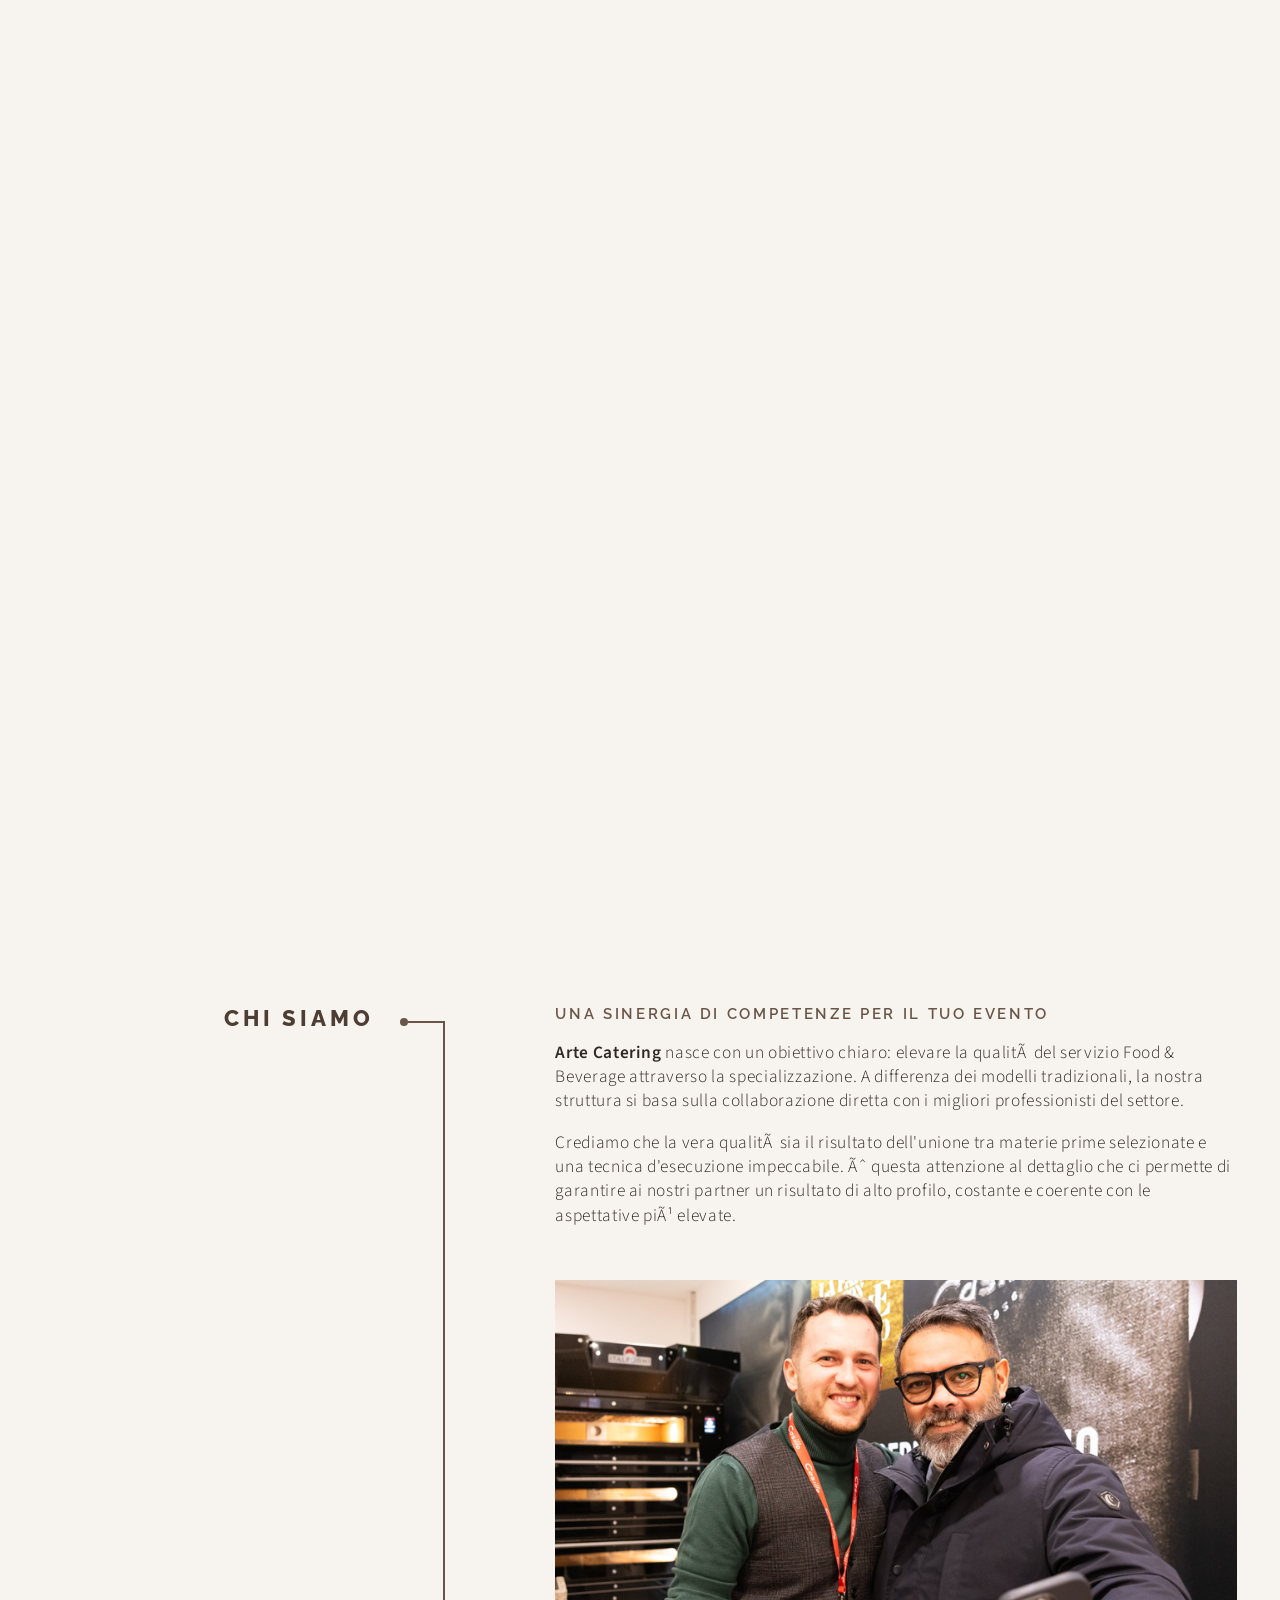
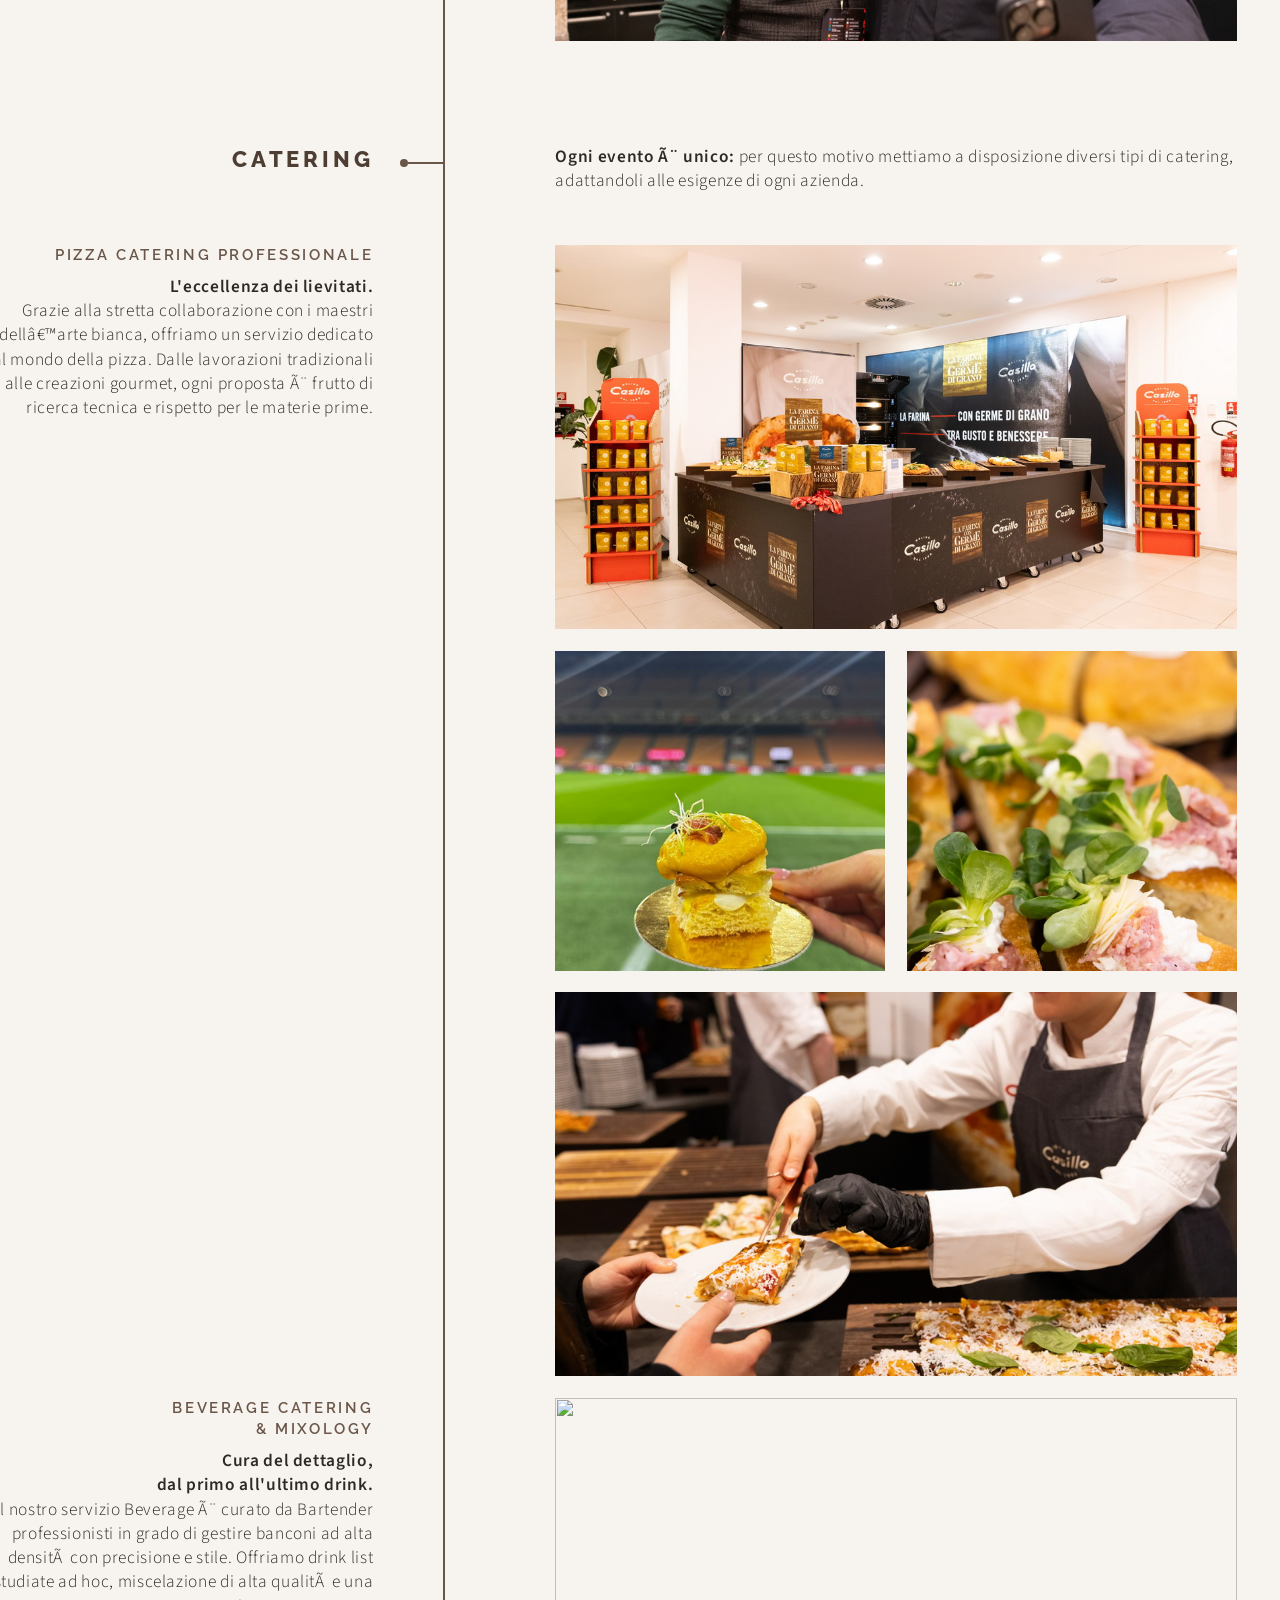
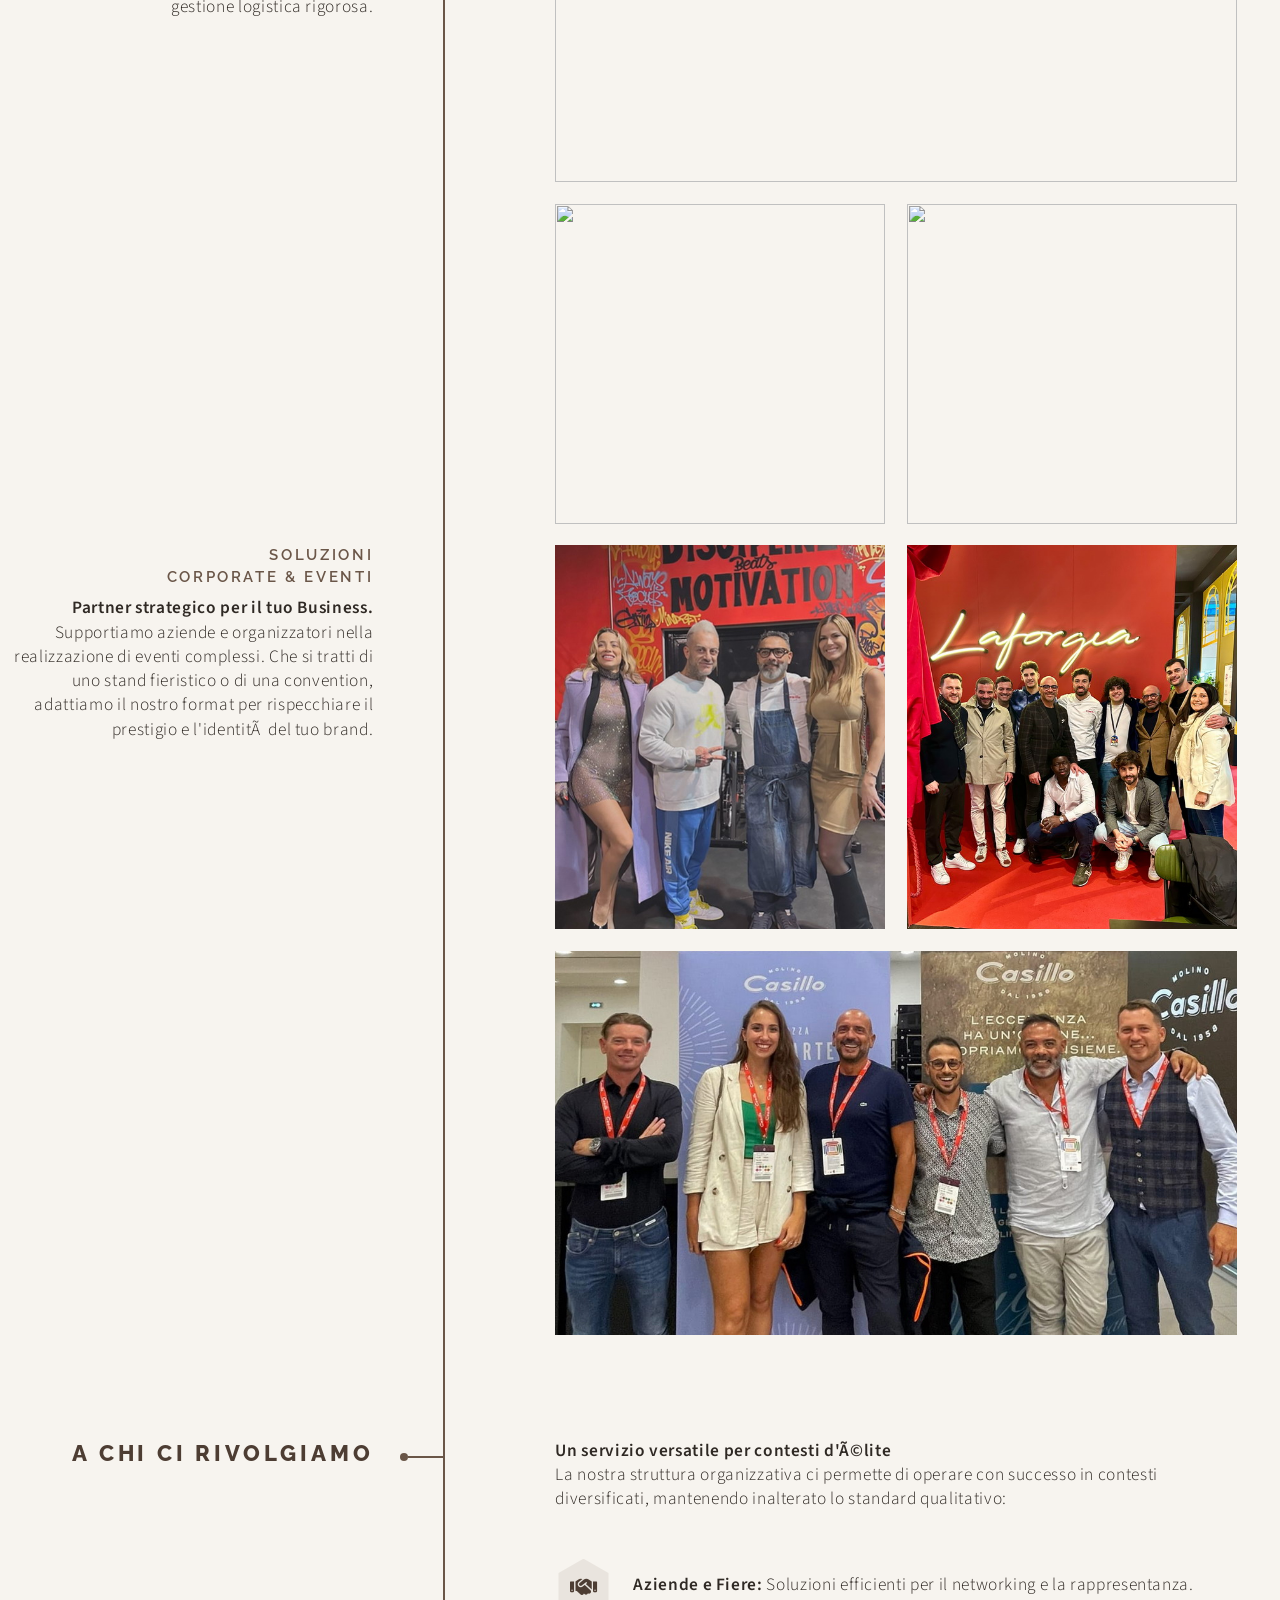
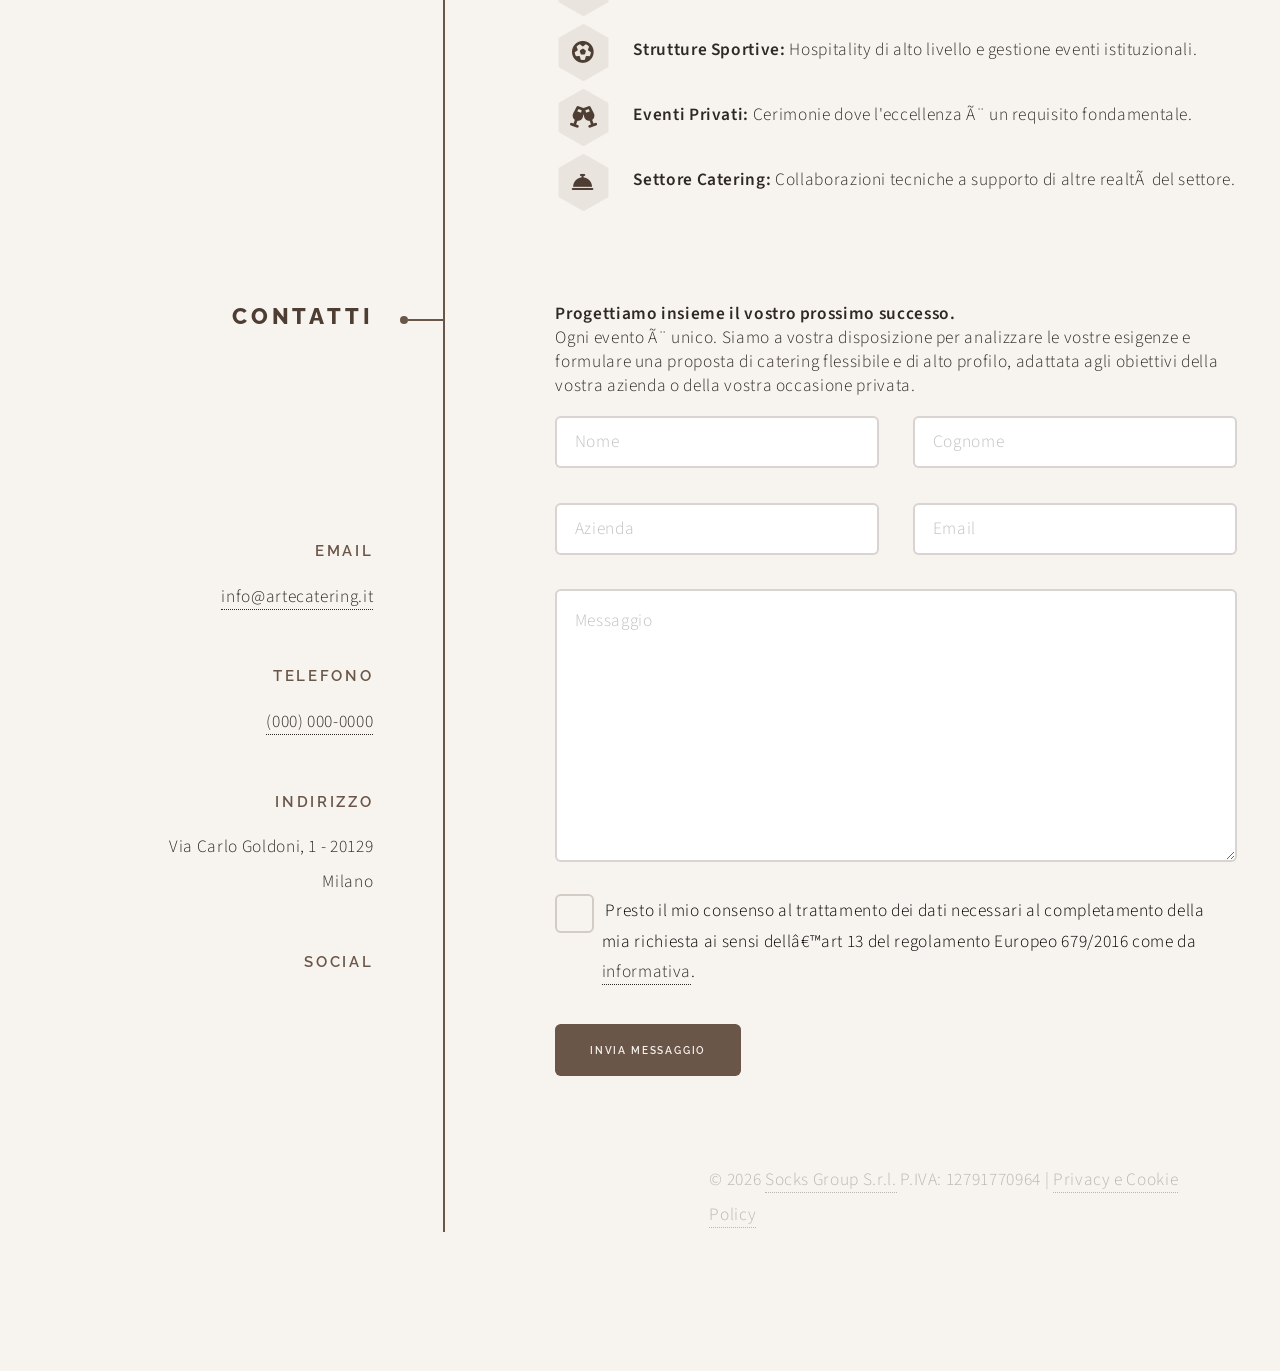
==== commit 406eaccd: "modifiche testi e piccole modifiche struttura Co-authored-by: Copilot <copilot@github.com>" ====
--- a/index.html
+++ b/index.html
@@ -1,467 +1,256 @@
 <!DOCTYPE HTML>
 <html lang="it" xml:lang="it" xmlns="http://www.w3.org/1999/xhtml">
-	<head>
-		<title>ARTEcatering</title>
-	<meta charset="ISO-8859-1" >
-    <meta http-equiv="Content-Type" content="text/html;charset=ISO-8859-1">
-		<meta name="viewport" content="width=device-width, initial-scale=1, user-scalable=no" />
-		<meta name="description" content="" />
-		<meta name="keywords" content="" />
-		<link rel="stylesheet" href="assets/css/main.css" />
-	</head>
-	<body class="is-preload">
-
-		<!-- Wrapper -->
-			<div id="wrapper">
-
-				<!-- Intro -->
-					<section class="intro">
-						<header>
-							<img src="./images/artecatering_logo.png" alt="ARTEcatering Logo" />
-							<h1>L'Alta Professionalità al servizio del catering</h1>
-							<p class="">Arte Catering ridefinisce gli standard dell'ospitalità collaborando esclusivamente con specialisti di settore. Chef, Bartender e Maestri della Pizza per garantire un servizio d'eccellenza ad aziende e privati.</p>
-							<ul class="actions">
-								<li><a href="#first" class="button primary">Richiedi una consulenza dedicata</a></li>
-							</ul>
-						</header>
-						<div class="content">
-							<span class="image fill" data-position="center"><img src="images/pic01.jpg" alt="" /></span>
-						</div>
-					</section>
-
-				<!-- Section -->
-					<section id="first">
-						<header>
-							<h2 class="darkmrntxt">	CHI SIAMO </h2>
-						</header>
-						<div class="content">
-							<h3>Una sinergia di competenze per il tuo evento</h3>
-							<p><strong>Arte Catering</strong> nasce con un obiettivo chiaro: elevare la qualità del servizio Food & Beverage attraverso la specializzazione. A differenza dei modelli tradizionali, la nostra struttura si basa sulla collaborazione diretta con i migliori professionisti del settore.</p>
-							<p>Crediamo che la vera qualità sia il risultato dell'unione tra materie prime selezionate e una tecnica d'esecuzione impeccabile. È questa attenzione al dettaglio che ci permette di garantire ai nostri partner un risultato di alto profilo, costante e coerente con le aspettative più elevate.</p>
-							<span class="image main"><img src="images/pic02.jpg" alt="" /></span>
-						</div>
-					</section>
-
-				<!-- Section -->
-					<section>
-						<header>
-							<h2 class="darkmrntxt">VISION</h2>
-						</header>
-						<div class="content">
-							<p>Crediamo che la qualit� sia nei prodotti e sia nella realizzazione del servizio, siano importanti per la professionalit� del settore Food & Beverage.<br>
-Collaboriamo con i migliori professionisti affinch� possiamo garantire un servizio di eccellenza ai nostri clienti.</p>
-							<ul class="feature-icons">
-								<li class="icon solid fa-laptop">Catering Pizza: Street Pizza con ApeCar e Pizza Show</li>
-								<li class="icon solid fa-bolt">Catering Chef: Finger Food e Show Cooking</li>
-								<li class="icon solid fa-signal">Catering Beverage: Show di Flair e Mixologist</li>
-							</ul>
-						</div>
-					</section>
-
-				<!-- Section -->
-					<section>
-						<header>
-							<h2 class="darkmrntxt">CATERING</h2>
-						</header>
-						<div class="content">
-							<p><strong>Ogni evento � unico</strong>: per questo motivo mettiamo a disposizione diversi tipi di catering, adattandoli alle esigenze di ogni azienda.</p>
-
-							<!-- Section -->
-								<section>
-									<header>
-										<h3>PIZZA CATERING</h3>
-										<p>Lavorando con professionisti del settore dei lievitati offriamo un catering professionale con prodotti a base di pizza con ricette tradizionali o gourmet.</p>
-									</header>
-									<div class="content">
-										<div class="gallery">
-											<a href="images/gallery/fulls/01.jpg" class="landscape"><img src="images/gallery/thumbs/01.jpg" alt="" /></a>
-											<a href="images/gallery/fulls/02.jpg"><img src="images/gallery/thumbs/02.jpg" alt="" /></a>
-											<a href="images/gallery/fulls/03.jpg"><img src="images/gallery/thumbs/03.jpg" alt="" /></a>
-											<a href="images/gallery/fulls/04.jpg" class="landscape"><img src="images/gallery/thumbs/04.jpg" alt="" /></a>
-										</div>
-									</div>
-								</section>
-
-							<!-- Section -->
-								<section>
-									<header>
-										<h3>BEVERAGE CATERING</h3>
-										<p>Aenean ornare velit lacus, ac varius enim ullamcorper eu. Proin aliquam sed facilisis ante interdum congue. Integer mollis, nisl amet convallis, porttitor magna ullamcorper, amet mauris. Ut magna finibus nisi nec lacinia ipsum maximus.</p>
-									</header>
-									<div class="content">
-										<div class="gallery">
-											<a href="images/gallery/fulls/05.jpg" class="landscape"><img src="images/gallery/thumbs/05.jpg" alt="" /></a>
-											<a href="images/gallery/fulls/06.jpg"><img src="images/gallery/thumbs/06.jpg" alt="" /></a>
-											<a href="images/gallery/fulls/07.jpg"><img src="images/gallery/thumbs/07.jpg" alt="" /></a>
-										</div>
-									</div>
-								</section>
-
-							<!-- Section -->
-								<section>
-									<header>
-										<h3>Lavoriamo per</h3>
-										<p>Aziende, Fiere, Catering, Eventi Privati, Strutture Sportive.</p>
-									</header>
-									<div class="content">
-										<div class="gallery">
-											<a href="images/gallery/fulls/08.jpg" class="portrait"><img src="images/gallery/thumbs/08.jpg" alt="" /></a>
-											<a href="images/gallery/fulls/09.jpg" class="portrait"><img src="images/gallery/thumbs/09.jpg" alt="" /></a>
-											<a href="images/gallery/fulls/10.jpg" class="landscape"><img src="images/gallery/thumbs/10.jpg" alt="" /></a>
-										</div>
-									</div>
-								</section>
-
-						</div>
-					</section>
-
-				<!-- Section
-					<section>
-						<header>
-							<h2 class="darkmrntxt">Duis sed adpiscing veroeros amet</h2>
-						</header>
-						<div class="content">
-							<p><strong>Proin tempus feugiat</strong> sed varius enim lorem ullamcorper dolore aliquam aenean ornare velit lacus, ac varius enim lorem ullamcorper dolore.</p>
-							<ul class="actions">
-								<li><a href="#" class="button primary large">Get Started</a></li>
-								<li><a href="#" class="button large">Learn More</a></li>
-							</ul>
-						</div>
-					</section> -->
-
-				<!-- Elements -->
-				<!--
-					<section>
-						<header>
-							<h2>Elements</h2>
-						</header>
-						<div class="content">
-
-							<section>
-								<header>
-									<h3>Text</h3>
-								</header>
-								<div class="content">
-									<p>This is <b>bold</b> and this is <strong>strong</strong>. This is <i>italic</i> and this is <em>emphasized</em>.
-									This is <sup>superscript</sup> text and this is <sub>subscript</sub> text.
-									This is <u>underlined</u> and this is code: <code>for (;;) { ... }</code>. Finally, <a href="#">this is a link</a>.</p>
-									<hr />
-									<h2>Heading Level 2</h2>
-									<h3>Heading Level 3</h3>
-									<h4>Heading Level 4</h4>
-									<h5>Heading Level 5</h5>
-									<hr />
-									<h5>Blockquote</h5>
-									<blockquote>Fringilla nisl. Donec accumsan interdum nisi, quis tincidunt felis sagittis eget tempus euismod. Vestibulum ante ipsum primis in faucibus vestibulum. Blandit adipiscing eu felis iaculis volutpat ac adipiscing accumsan faucibus. Vestibulum ante ipsum primis in faucibus lorem ipsum dolor sit amet nullam adipiscing eu felis.</blockquote>
-									<h5>Preformatted</h5>
-									<pre><code>i = 0;
-
-while (!deck.isInOrder()) {
-  print 'Iteration ' + i;
-  deck.shuffle();
-  i++;
-}
-
-print 'Sorted in ' + i + ' iterations.';</code></pre>
-								</div>
-							</section>
-
-							<section>
-								<header>
-									<h3>Lists</h3>
-								</header>
-								<div class="content">
-
-									<h4>Unordered</h4>
-									<ul>
-										<li>Dolor pulvinar etiam.</li>
-										<li>Sagittis adipiscing.</li>
-										<li>Felis enim feugiat.</li>
-									</ul>
-
-									<h4>Alternate</h4>
-									<ul class="alt">
-										<li>Dolor pulvinar etiam.</li>
-										<li>Sagittis adipiscing.</li>
-										<li>Felis enim feugiat.</li>
-									</ul>
-
-									<h4>Ordered</h4>
-									<ol>
-										<li>Dolor pulvinar etiam.</li>
-										<li>Etiam vel felis viverra.</li>
-										<li>Felis enim feugiat.</li>
-										<li>Dolor pulvinar etiam.</li>
-										<li>Etiam vel felis lorem.</li>
-										<li>Felis enim et feugiat.</li>
-									</ol>
-									<h4>Icons</h4>
-									<ul class="icons">
-										<li><a href="#" class="icon brands fa-twitter"><span class="label">Twitter</span></a></li>
-										<li><a href="#" class="icon brands fa-facebook-f"><span class="label">Facebook</span></a></li>
-										<li><a href="#" class="icon brands fa-instagram"><span class="label">Instagram</span></a></li>
-										<li><a href="#" class="icon brands fa-github"><span class="label">Github</span></a></li>
-									</ul>
-
-									<h4>Actions</h4>
-									<ul class="actions">
-										<li><a href="#" class="button primary">Default</a></li>
-										<li><a href="#" class="button">Default</a></li>
-									</ul>
-									<ul class="actions stacked">
-										<li><a href="#" class="button primary">Default</a></li>
-										<li><a href="#" class="button">Default</a></li>
-									</ul>
-								</div>
-							</section>
-
-							<section>
-								<header>
-									<h3>Table</h3>
-								</header>
-								<div class="content">
-									<h4>Default</h4>
-									<div class="table-wrapper">
-										<table>
-											<thead>
-												<tr>
-													<th>Name</th>
-													<th>Description</th>
-													<th>Price</th>
-												</tr>
-											</thead>
-											<tbody>
-												<tr>
-													<td>Item One</td>
-													<td>Ante turpis integer aliquet porttitor.</td>
-													<td>29.99</td>
-												</tr>
-												<tr>
-													<td>Item Two</td>
-													<td>Vis ac commodo adipiscing arcu aliquet.</td>
-													<td>19.99</td>
-												</tr>
-												<tr>
-													<td>Item Three</td>
-													<td> Morbi faucibus arcu accumsan lorem.</td>
-													<td>29.99</td>
-												</tr>
-												<tr>
-													<td>Item Four</td>
-													<td>Vitae integer tempus condimentum.</td>
-													<td>19.99</td>
-												</tr>
-												<tr>
-													<td>Item Five</td>
-													<td>Ante turpis integer aliquet porttitor.</td>
-													<td>29.99</td>
-												</tr>
-											</tbody>
-											<tfoot>
-												<tr>
-													<td colspan="2"></td>
-													<td>100.00</td>
-												</tr>
-											</tfoot>
-										</table>
-									</div>
-
-									<h4>Alternate</h4>
-									<div class="table-wrapper">
-										<table class="alt">
-											<thead>
-												<tr>
-													<th>Name</th>
-													<th>Description</th>
-													<th>Price</th>
-												</tr>
-											</thead>
-											<tbody>
-												<tr>
-													<td>Item One</td>
-													<td>Ante turpis integer aliquet porttitor.</td>
-													<td>29.99</td>
-												</tr>
-												<tr>
-													<td>Item Two</td>
-													<td>Vis ac commodo adipiscing arcu aliquet.</td>
-													<td>19.99</td>
-												</tr>
-												<tr>
-													<td>Item Three</td>
-													<td> Morbi faucibus arcu accumsan lorem.</td>
-													<td>29.99</td>
-												</tr>
-												<tr>
-													<td>Item Four</td>
-													<td>Vitae integer tempus condimentum.</td>
-													<td>19.99</td>
-												</tr>
-												<tr>
-													<td>Item Five</td>
-													<td>Ante turpis integer aliquet porttitor.</td>
-													<td>29.99</td>
-												</tr>
-											</tbody>
-											<tfoot>
-												<tr>
-													<td colspan="2"></td>
-													<td>100.00</td>
-												</tr>
-											</tfoot>
-										</table>
-									</div>
-								</div>
-							</section>
-
-							<section>
-								<header>
-									<h3>Buttons</h3>
-								</header>
-								<div class="content">
-									<ul class="actions">
-										<li><a href="#" class="button primary">Primary</a></li>
-										<li><a href="#" class="button">Default</a></li>
-									</ul>
-									<ul class="actions">
-										<li><a href="#" class="button large">Large</a></li>
-										<li><a href="#" class="button">Default</a></li>
-										<li><a href="#" class="button small">Small</a></li>
-									</ul>
-									<ul class="actions">
-										<li><a href="#" class="button primary icon solid fa-download">Icon</a></li>
-										<li><a href="#" class="button icon solid fa-download">Icon</a></li>
-									</ul>
-									<ul class="actions">
-										<li><span class="button primary disabled">Disabled</span></li>
-										<li><span class="button disabled">Disabled</span></li>
-									</ul>
-								</div>
-							</section>
-
-							<section>
-								<header>
-									<h3>Form</h3>
-								</header>
-								<div class="content">
-									<form method="post" action="#">
-										<div class="fields">
-											<div class="field half">
-												<label for="demo-name">Name</label>
-												<input type="text" name="demo-name" id="demo-name" value="" placeholder="Jane Doe" />
-											</div>
-											<div class="field half">
-												<label for="demo-email">Email</label>
-												<input type="email" name="demo-email" id="demo-email" value="" placeholder="jane@untitled.tld" />
-											</div>
-											<div class="field">
-												<label for="demo-category">Category</label>
-												<select name="demo-category" id="demo-category">
-													<option value="">-</option>
-													<option value="1">Manufacturing</option>
-													<option value="1">Shipping</option>
-													<option value="1">Administration</option>
-													<option value="1">Human Resources</option>
-												</select>
-											</div>
-											<div class="field half">
-												<input type="radio" id="demo-priority-low" name="demo-priority" checked>
-												<label for="demo-priority-low">Low</label>
-											</div>
-											<div class="field half">
-												<input type="radio" id="demo-priority-high" name="demo-priority">
-												<label for="demo-priority-high">High</label>
-											</div>
-											<div class="field half">
-												<input type="checkbox" id="demo-copy" name="demo-copy">
-												<label for="demo-copy">Email me a copy</label>
-											</div>
-											<div class="field half">
-												<input type="checkbox" id="demo-human" name="demo-human" checked>
-												<label for="demo-human">Not a robot</label>
-											</div>
-											<div class="field">
-												<label for="demo-message">Message</label>
-												<textarea name="demo-message" id="demo-message" placeholder="Enter your message" rows="6"></textarea>
-											</div>
-										</div>
-										<ul class="actions">
-											<li><input type="submit" value="Send Message" class="primary" /></li>
-											<li><input type="reset" value="Reset" /></li>
-										</ul>
-									</form>
-								</div>
-							</section>
-
-						</div>
-					</section>
-				-->
-
-				<!-- Section -->
-					<section>
-						<header>
-							<h2 class="darkmrntxt">Contatti</h2>
-						</header>
-						<div class="content">
-							<p><strong>ArteCatering</strong> interdum et malesuada fames ac ante ipsum primis in faucibus. Pellentesque venenatis dolor imperdiet dolor mattis sagittis.</p>
-							<form>
-								<div class="fields">
-									<div class="field half">
-										<input type="text" name="name" id="name" placeholder="Name" />
-									</div>
-									<div class="field half">
-										<input type="email" name="email" id="email" placeholder="Email" />
-									</div>
-									<div class="field">
-										<textarea name="message" id="message" placeholder="Message" rows="7"></textarea>
-									</div>
-								</div>
-								<ul class="actions">
-									<li><input type="submit" value="Send Message" class="button primary" /></li>
-								</ul>
-							</form>
-						</div>
-						<footer>
-							<ul class="items">
-								<li>
-									<h3>Email</h3>
-									<a href="#">information@untitled.ext</a>
-								</li>
-								<li>
-									<h3>Phone</h3>
-									<a href="#">(000) 000-0000</a>
-								</li>
-								<li>
-									<h3>Address</h3>
-									<span>1234 Somewhere Road, Nashville, TN 00000</span>
-								</li>
-								<li>
-									<h3>Elsewhere</h3>
-									<ul class="icons">
-										<li><a href="#" class="icon brands fa-twitter"><span class="label">Twitter</span></a></li>
-										<li><a href="#" class="icon brands fa-facebook-f"><span class="label">Facebook</span></a></li>
-										<li><a href="#" class="icon brands fa-instagram"><span class="label">Instagram</span></a></li>
-										<li><a href="#" class="icon brands fa-linkedin-in"><span class="label">LinkedIn</span></a></li>
-										<li><a href="#" class="icon brands fa-github"><span class="label">GitHub</span></a></li>
-										<li><a href="#" class="icon brands fa-codepen"><span class="label">Codepen</span></a></li>
-									</ul>
-								</li>
-							</ul>
-						</footer>
-					</section>
-
-				<!-- Copyright -->
-					<div class="copyright">&copy; Untitled. All rights reserved. Design: <a href="https://html5up.net">HTML5 UP</a>.</div>
-
-			</div>
-
-		<!-- Scripts -->
-			<script src="assets/js/jquery.min.js"></script>
-			<script src="assets/js/jquery.scrolly.min.js"></script>
-			<script src="assets/js/browser.min.js"></script>
-			<script src="assets/js/breakpoints.min.js"></script>
-			<script src="assets/js/util.js"></script>
-			<script src="assets/js/main.js"></script>
-
-	</body>
+
+<head>
+	<title>ARTEcatering</title>
+	<meta charset="ISO-8859-1">
+	<meta http-equiv="Content-Type" content="text/html;charset=ISO-8859-1">
+	<meta name="viewport" content="width=device-width, initial-scale=1, user-scalable=no" />
+	<meta name="description" content="" />
+	<meta name="keywords" content="" />
+	<link rel="stylesheet" href="assets/css/main.css" />
+</head>
+
+<body class="is-preload">
+
+	<!-- Wrapper -->
+	<div id="wrapper">
+
+		<!-- Intro -->
+		<section class="intro">
+			<header>
+				<img src="./images/artecatering_logo.png" alt="ARTEcatering Logo" />
+				<h1>L'Alta Professionalità al servizio del catering</h1>
+				<p class="">Arte Catering ridefinisce gli standard dell'ospitalità collaborando esclusivamente con
+					specialisti di settore. Chef, Bartender e Maestri della Pizza per garantire un servizio d'eccellenza
+					ad aziende e privati.</p>
+				<ul class="actions">
+					<li><a href="#first" class="button primary">Richiedi una consulenza dedicata</a></li>
+				</ul>
+			</header>
+			<div class="content">
+				<span class="image fill" data-position="center"><img src="images/pic01.jpg" alt="" /></span>
+			</div>
+		</section>
+
+		<!-- Section -->
+		<section id="first">
+			<header>
+				<h2 class="darkmrntxt"> CHI SIAMO </h2>
+			</header>
+			<div class="content">
+				<h3>Una sinergia di competenze per il tuo evento</h3>
+				<p><strong>Arte Catering</strong> nasce con un obiettivo chiaro: elevare la qualità del servizio Food &
+					Beverage attraverso la specializzazione. A differenza dei modelli tradizionali, la nostra struttura
+					si basa sulla collaborazione diretta con i migliori professionisti del settore.</p>
+				<p>Crediamo che la vera qualità sia il risultato dell'unione tra materie prime selezionate e una tecnica
+					d'esecuzione impeccabile. È questa attenzione al dettaglio che ci permette di garantire ai nostri
+					partner un risultato di alto profilo, costante e coerente con le aspettative più elevate.</p>
+				<span class="image main"><img src="images/pic02.jpg" alt="" /></span>
+			</div>
+		</section>
+
+		<!-- Section -->
+		<section>
+			<header>
+				<h2 class="darkmrntxt">CATERING</h2>
+			</header>
+			<div class="content">
+				<p><strong>Ogni evento è unico:</strong> per questo motivo mettiamo a disposizione diversi tipi di catering, adattandoli alle esigenze di ogni azienda.</p>
+
+				<!-- Subsection -->
+				<section style="margin-top: 3rem;">
+					<header>
+						<h3>Pizza Catering Professionale</h3>
+						<p>
+							<strong>L'eccellenza dei lievitati.</strong>
+							<br />
+							Grazie alla stretta collaborazione con i maestri dell’arte bianca, offriamo un servizio dedicato al mondo della pizza. Dalle lavorazioni tradizionali alle creazioni gourmet, ogni proposta è frutto di ricerca tecnica e rispetto per le materie prime.
+						</p>
+					</header>
+					<div class="content">
+						<div class="gallery">
+							<a href="images/gallery/fulls/01.jpg" class="landscape"><img
+									src="images/gallery/thumbs/01.jpg" alt="" /></a>
+							<a href="images/gallery/fulls/02.jpg"><img src="images/gallery/thumbs/02.jpg" alt="" /></a>
+							<a href="images/gallery/fulls/03.jpg"><img src="images/gallery/thumbs/03.jpg" alt="" /></a>
+							<a href="images/gallery/fulls/04.jpg" class="landscape"><img
+									src="images/gallery/thumbs/04.jpg" alt="" /></a>
+						</div>
+					</div>
+				</section>
+
+				<!-- Subsection -->
+				<section>
+					<header>
+						<h3>Beverage Catering <br /> &amp; Mixology</h3>
+						<p>
+							<strong>Cura del dettaglio, <br /> dal primo all'ultimo drink.</strong>
+							<br />
+							Il nostro servizio Beverage è curato da Bartender professionisti in grado di gestire banconi ad alta densità con precisione e stile. Offriamo drink list studiate ad hoc, miscelazione di alta qualità e una gestione logistica rigorosa.
+						</p>
+					</header>
+					<div class="content">
+						<div class="gallery">
+							<a href="images/gallery/fulls/05.jpg" class="landscape"><img
+									src="images/gallery/thumbs/05.jpg" alt="" /></a>
+							<a href="images/gallery/fulls/06.jpg"><img src="images/gallery/thumbs/06.jpg" alt="" /></a>
+							<a href="images/gallery/fulls/07.jpg"><img src="images/gallery/thumbs/07.jpg" alt="" /></a>
+						</div>
+					</div>
+				</section>
+
+				<!-- Subsection -->
+				<section>
+					<header>
+						<h3>Soluzioni <br /> Corporate &amp; Eventi</h3>
+						<p>
+							<strong>Partner strategico per il tuo Business.</strong>
+							<br />
+							Supportiamo aziende e organizzatori nella realizzazione di eventi complessi. Che si tratti di uno stand fieristico o di una convention, adattiamo il nostro format per rispecchiare il prestigio e l'identità del tuo brand.
+						</p>
+					</header>
+					<div class="content">
+						<div class="gallery">
+							<a href="images/gallery/fulls/08.jpg" class="portrait"><img
+									src="images/gallery/thumbs/08.jpg" alt="" /></a>
+							<a href="images/gallery/fulls/09.jpg" class="portrait"><img
+									src="images/gallery/thumbs/09.jpg" alt="" /></a>
+							<a href="images/gallery/fulls/10.jpg" class="landscape"><img
+									src="images/gallery/thumbs/10.jpg" alt="" /></a>
+						</div>
+					</div>
+				</section>
+
+			</div>
+		</section>
+
+		<!-- Section -->
+		<section>
+			<header>
+				<h2 class="darkmrntxt">A chi ci rivolgiamo</h2>
+			</header>
+			<div class="content">
+				<p>
+					<strong>Un servizio versatile per contesti d'élite</strong>
+					<br />
+					La nostra struttura organizzativa ci permette di operare con successo in contesti diversificati, mantenendo inalterato lo standard qualitativo:
+				</p>
+				<ul class="feature-icons">
+					<li>
+						<i class="fas fa-handshake"></i>
+						<strong>Aziende e Fiere:</strong> Soluzioni efficienti per il networking e la rappresentanza.
+					</li>
+					<li>
+						<i class="fas fa-futbol"></i>
+						<strong>Strutture Sportive:</strong> Hospitality di alto livello e gestione eventi istituzionali.
+					</li>
+					<li>
+						<i class="fas fa-champagne-glasses"></i>
+						<strong>Eventi Privati:</strong> Cerimonie dove l'eccellenza è un requisito fondamentale.
+					</li>
+					<li>
+						<i class="fas fa-bell-concierge"></i>
+						<strong>Settore Catering:</strong> Collaborazioni tecniche a supporto di altre realtà del settore.
+					</li>
+				</ul>
+			</div>
+		</section>
+
+		<!-- Section -->
+		<section>
+			<header>
+				<h2 class="darkmrntxt">Contatti</h2>
+			</header>
+			<div class="content">
+				<p>
+					<strong>Progettiamo insieme il vostro prossimo successo.</strong>
+					<br />
+					Ogni evento è unico. Siamo a vostra disposizione per analizzare le vostre esigenze e formulare una proposta di catering flessibile e di alto profilo, adattata agli obiettivi della vostra azienda o della vostra occasione privata.
+				</p>
+				<form>
+					<div class="fields">
+						<div class="field half">
+							<input type="text" name="name" id="name" placeholder="Nome" required />
+						</div>
+						<div class="field half">
+							<input type="text" name="surname" id="surname" placeholder="Cognome" />
+						</div>
+						<div class="field half">
+							<input type="text" name="company" id="company" placeholder="Azienda"  />
+						</div>
+						<div class="field half">
+							<input type="email" name="email" id="email" placeholder="Email" required />
+						</div>
+						<div class="field">
+							<textarea name="message" id="message" placeholder="Messaggio" rows="7"></textarea>
+						</div>
+						<div class="field checkbox">
+							<input type="checkbox" name="accetta" id="accetta" required />
+							<label for="accetta">
+								&nbsp;Presto il mio consenso al trattamento dei dati necessari al completamento della mia richiesta ai sensi dell’art 13 del regolamento Europeo 679/2016 come da <a href="./privacy.html">informativa</a>.
+							</label>
+						</div>
+					</div>
+					<ul class="actions">
+						<li>
+							<input type="submit" value="Invia Messaggio" class="button primary" />
+						</li>
+					</ul>
+				</form>
+			</div>
+			<footer>
+				<ul class="items">
+					<li>
+						<h3>Email</h3>
+						<a href="mailto:info@artecatering.it">info@artecatering.it</a>
+					</li>
+					<li>
+						<h3>Telefono</h3>
+						<a href="tel:+390000000000">(000) 000-0000</a>
+					</li>
+					<li>
+						<h3>Indirizzo</h3>
+						<span>Via Carlo Goldoni, 1 - 20129 Milano</span>
+					</li>
+					<li>
+						<h3>Social</h3>
+						<ul class="icons">
+							<li>
+								<a href="#" class="icon brands fa-facebook-f">
+									<span class="label">Facebook</span>
+								</a>
+							</li>
+							<li>
+								<a href="#" class="icon brands fa-instagram">
+									<span class="label">Instagram</span>
+								</a>
+							</li>
+							<li>
+								<a href="#" class="icon brands fa-linkedin-in">
+									<span class="label">LinkedIn</span>
+								</a>
+							</li>
+						</ul>
+					</li>
+				</ul>
+			</footer>
+		</section>
+
+		<!-- Copyright -->
+		<div class="copyright" style="margin-top: 5rem">&copy; 2026 <a href="https://socksgroup.it" target="_blank">Socks Group S.r.l.</a> P.IVA: 12791770964 | <a href="./privacy.html">Privacy e Cookie Policy</a>
+		</div>
+
+	</div>
+
+	<!-- Scripts -->
+	<script src="assets/js/jquery.min.js"></script>
+	<script src="assets/js/jquery.scrolly.min.js"></script>
+	<script src="assets/js/browser.min.js"></script>
+	<script src="assets/js/breakpoints.min.js"></script>
+	<script src="assets/js/util.js"></script>
+	<script src="assets/js/main.js"></script>
+
+</body>
+
 </html>
--- a/assets/css/main.css
+++ b/assets/css/main.css
@@ -1,4 +1,4 @@
-@import url(fontawesome-all.min.css);
+@import url("https://cdnjs.cloudflare.com/ajax/libs/font-awesome/6.5.2/css/all.min.css");
 @import url("https://fonts.googleapis.com/css?family=Source+Sans+Pro:300,600,700,300i,600i,700i|Raleway:600,800");
 
 /*
@@ -229,7 +229,7 @@
 		font-family: "Raleway", Helvetica, sans-serif;
 		font-weight: 600;
 		letter-spacing: 0.175em;
-		line-height: 1.75;
+		line-height: 1.4;
 		margin: 0 0 1.5rem 0;
 		text-transform: uppercase;
 	}
@@ -335,14 +335,14 @@
 	}
 
 	blockquote {
-		border-left: solid 0.5rem rgba(144, 144, 144, 0.25);
+		border-left: solid 0.5rem rgba(106, 86, 72, 0.25);
 		font-style: italic;
 		margin: 0 0 2rem 0;
 		padding: 1rem 0 1rem 2rem;
 	}
 
 	code {
-		background: rgba(144, 144, 144, 0.1);
+		background: rgba(106, 86, 72, 0.1);
 		border-radius: 0.325rem;
 		font-family: "Courier New", monospace;
 		font-size: 0.9rem;
@@ -367,7 +367,7 @@
 
 	hr {
 		border: 0;
-		border-bottom: solid 2px rgba(144, 144, 144, 0.25);
+		border-bottom: solid 2px rgba(106, 86, 72, 0.25);
 		margin: 3rem 0;
 	}
 
@@ -1854,7 +1854,7 @@
 /* Box */
 
 	.box {
-		border: solid 2px rgba(144, 144, 144, 0.25);
+		border: solid 2px rgba(106, 86, 72, 0.25);
 		border-radius: 0.325rem;
 		margin-bottom: 2rem;
 		padding: 1.5rem;
@@ -2134,7 +2134,7 @@
 		-ms-appearance: none;
 		appearance: none;
 		border-radius: 0.325rem;
-		border: solid 2px rgba(144, 144, 144, 0.25);
+		border: solid 2px rgba(106, 86, 72, 0.25);
 		color: inherit;
 		display: block;
 		outline: 0;
@@ -2187,7 +2187,7 @@
 	}
 
 	select {
-		background-image: url("data:image/svg+xml;charset=utf8,%3Csvg xmlns='http://www.w3.org/2000/svg' width='40' height='40' preserveAspectRatio='none' viewBox='0 0 40 40'%3E%3Cpath d='M9.4,12.3l10.4,10.4l10.4-10.4c0.2-0.2,0.5-0.4,0.9-0.4c0.3,0,0.6,0.1,0.9,0.4l3.3,3.3c0.2,0.2,0.4,0.5,0.4,0.9 c0,0.4-0.1,0.6-0.4,0.9L20.7,31.9c-0.2,0.2-0.5,0.4-0.9,0.4c-0.3,0-0.6-0.1-0.9-0.4L4.3,17.3c-0.2-0.2-0.4-0.5-0.4-0.9 c0-0.4,0.1-0.6,0.4-0.9l3.3-3.3c0.2-0.2,0.5-0.4,0.9-0.4S9.1,12.1,9.4,12.3z' fill='rgba(144, 144, 144, 0.25)' /%3E%3C/svg%3E");
+		background-image: url("data:image/svg+xml;charset=utf8,%3Csvg xmlns='http://www.w3.org/2000/svg' width='40' height='40' preserveAspectRatio='none' viewBox='0 0 40 40'%3E%3Cpath d='M9.4,12.3l10.4,10.4l10.4-10.4c0.2-0.2,0.5-0.4,0.9-0.4c0.3,0,0.6,0.1,0.9,0.4l3.3,3.3c0.2,0.2,0.4,0.5,0.4,0.9 c0,0.4-0.1,0.6-0.4,0.9L20.7,31.9c-0.2,0.2-0.5,0.4-0.9,0.4c-0.3,0-0.6-0.1-0.9-0.4L4.3,17.3c-0.2-0.2-0.4-0.5-0.4-0.9 c0-0.4,0.1-0.6,0.4-0.9l3.3-3.3c0.2-0.2,0.5-0.4,0.9-0.4S9.1,12.1,9.4,12.3z' fill='rgba(106, 86, 72, 0.25)' /%3E%3C/svg%3E");
 		background-position: calc(100% - 1rem) center;
 		background-repeat: no-repeat;
 		background-size: 1.25rem;
@@ -2260,7 +2260,7 @@
 			input[type="checkbox"] + label:before,
 			input[type="radio"] + label:before {
 				border-radius: 0.325rem;
-				border: solid 2px rgba(144, 144, 144, 0.25);
+				border: solid 2px rgba(106, 86, 72, 0.25);
 				content: '';
 				display: inline-block;
 				font-size: 0.8rem;
@@ -2276,15 +2276,15 @@
 		input[type="checkbox"]:checked + label:before,
 		input[type="radio"]:checked + label:before {
 			content: '\f00c';
-			background-color: #49fcd4;
-			border-color: #49fcd4;
+			background-color: #6A5648;
+			border-color: #6A5648;
 			color: #ffffff;
 		}
 
 		input[type="checkbox"]:focus + label:before,
 		input[type="radio"]:focus + label:before {
-			border-color: #49fcd4;
-			box-shadow: 0 0 0 1px #49fcd4;
+			border-color: #6A5648;
+			box-shadow: 0 0 0 1px #6A5648;
 		}
 
 	input[type="checkbox"] + label:before {
@@ -2358,7 +2358,7 @@
 			text-rendering: auto;
 			line-height: 1;
 			text-transform: none !important;
-			font-family: 'Font Awesome 5 Free';
+			font-family: 'Font Awesome 6 Free';
 			font-weight: 400;
 		}
 
@@ -2371,7 +2371,7 @@
 		}
 
 		.icon.brands:before {
-			font-family: 'Font Awesome 5 Brands';
+			font-family: 'Font Awesome 6 Brands';
 		}
 
 /* Image */
@@ -2578,7 +2578,7 @@
 		}
 
 			ul.alt > li {
-				border-top: solid 1px rgba(144, 144, 144, 0.25);
+				border-top: solid 1px rgba(106, 86, 72, 0.25);
 				padding: 0.75rem 0;
 			}
 
@@ -2791,7 +2791,7 @@
 				}
 
 				ul.icons li .icon:hover {
-					background-color: rgba(144, 144, 144, 0.1);
+					background-color: rgba(106, 86, 72, 0.1);
 				}
 
 /* Table */
@@ -2807,13 +2807,13 @@
 	}
 
 		table tbody tr {
-			border: solid 1px rgba(144, 144, 144, 0.25);
+			border: solid 1px rgba(106, 86, 72, 0.25);
 			border-left: 0;
 			border-right: 0;
 		}
 
 			table tbody tr:nth-child(2n + 1) {
-				background-color: rgba(144, 144, 144, 0.1);
+				background-color: rgba(106, 86, 72, 0.1);
 			}
 
 		table td {
@@ -2829,11 +2829,11 @@
 		}
 
 		table thead {
-			border-bottom: solid 2px rgba(144, 144, 144, 0.25);
+			border-bottom: solid 2px rgba(106, 86, 72, 0.25);
 		}
 
 		table tfoot {
-			border-top: solid 2px rgba(144, 144, 144, 0.25);
+			border-top: solid 2px rgba(106, 86, 72, 0.25);
 		}
 
 		table.alt {
@@ -2841,7 +2841,7 @@
 		}
 
 			table.alt tbody tr td {
-				border: solid 1px rgba(144, 144, 144, 0.25);
+				border: solid 1px rgba(106, 86, 72, 0.25);
 				border-left-width: 0;
 				border-top-width: 0;
 			}
@@ -3197,28 +3197,28 @@
 		}
 
 		ul.feature-icons li {
-			margin: 2.5rem 0 0 0;
+			margin: 3.5rem 0 0 0;
 			padding: 0.5rem 0 0 4.5rem;
 			position: relative;
-			width: 50%;
-		}
-
-			ul.feature-icons li:before {
-				background-image: url("data:image/svg+xml;charset=utf8,%3Csvg xmlns='http://www.w3.org/2000/svg' x='0px' y='0px' viewBox='0 0 512 512'%3E%3Cpath d='M256,0l221.7,128v256L256,512L34.3,384V128L256,0z' fill='rgba(144, 144, 144, 0.1)' /%3E%3C/svg%3E");
-				background-position: center;
-				background-repeat: no-repeat;
-				background-size: contain;
-				color: #000000;
-				display: block;
-				font-size: 1.25rem;
-				height: 3.25rem;
-				left: 0;
-				line-height: 3.25rem;
-				position: absolute;
-				text-align: center;
-				top: 0;
-				width: 3.25rem;
-			}
+			width: 100%;
+		}
+
+			ul.feature-icons li i {
+			background-image: url("data:image/svg+xml;charset=utf8,%3Csvg xmlns='http://www.w3.org/2000/svg' x='0px' y='0px' viewBox='0 0 512 512'%3E%3Cpath d='M256,0l221.7,128v256L256,512L34.3,384V128L256,0z' fill='rgba(106, 86, 72, 0.1)' /%3E%3C/svg%3E");
+			background-position: center;
+			background-repeat: no-repeat;
+			background-size: contain;
+			color: #4D3D33;
+			display: block;
+			font-size: 1.25rem;
+			height: 3.25rem;
+			left: 0;
+			line-height: 3.25rem;
+			position: absolute;
+			text-align: center;
+			top: 0;
+			width: 3.25rem;
+		}
 
 			ul.feature-icons li:nth-child(1), ul.feature-icons li:nth-child(2) {
 				margin-top: 0;
@@ -3268,7 +3268,7 @@
 		#wrapper section {
 			display: grid;
 			grid-template-areas: "header content" "footer content";
-			grid-template-columns: 35vw 65vw;
+			grid-template-columns: 40vw 60vw;
 			grid-template-rows: 1fr;
 		}
 
@@ -3487,7 +3487,7 @@
 			}
 
 			#wrapper section > .content {
-				padding: 0 5rem;
+				padding: 0 3rem;
 			}
 
 			#wrapper section > footer {
@@ -3496,7 +3496,7 @@
 
 		#wrapper > section > header:before {
 			height: calc(100% + 10rem);
-			left: calc(35vw - 5rem);
+			left: calc(40vw - 5rem);
 		}
 
 		#wrapper > section > header h1:before, #wrapper > section > header h2:before {
@@ -3509,11 +3509,11 @@
 		}
 
 		#wrapper > section > .content > section {
-			left: calc(-35vw - 5rem);
+			left: calc(-40vw - 3rem);
 		}
 
 			#wrapper > section > .content > section > header {
-				width: 32rem;
+				width: 36rem;
 			}
 
 		#wrapper > section.intro > header > * {
@@ -3565,7 +3565,7 @@
 		}
 
 		#wrapper > section:last-of-type > header:after {
-			left: calc(35vw - 5rem - 0.25rem + 1px);
+			left: calc(40vw - 5rem - 0.25rem + 1px);
 		}
 
 		#wrapper .copyright {
@@ -3588,7 +3588,7 @@
 					}
 
 					#wrapper section > .content {
-						padding: 0 4rem;
+						padding: 0 2.5rem;
 					}
 
 					#wrapper section > footer {
@@ -3597,7 +3597,7 @@
 
 				#wrapper > section > header:before {
 					height: calc(100% + 8rem);
-					left: calc(35vw - 4rem);
+					left: calc(40vw - 4rem);
 				}
 
 				#wrapper > section > header h1:before, #wrapper > section > header h2:before {
@@ -3610,11 +3610,11 @@
 				}
 
 				#wrapper > section > .content > section {
-					left: calc(-35vw - 4rem);
+					left: calc(-40vw - 2.5rem);
 				}
 
 					#wrapper > section > .content > section > header {
-						width: 30rem;
+						width: 34rem;
 					}
 
 				#wrapper > section.intro > header > * {
@@ -3642,7 +3642,7 @@
 		@media screen and (max-width: 1280px) {
 
 				#wrapper > section:last-of-type > header:after {
-					left: calc(35vw - 4rem - 0.25rem + 1px);
+					left: calc(40vw - 4rem - 0.25rem + 1px);
 				}
 
 				#wrapper .copyright {
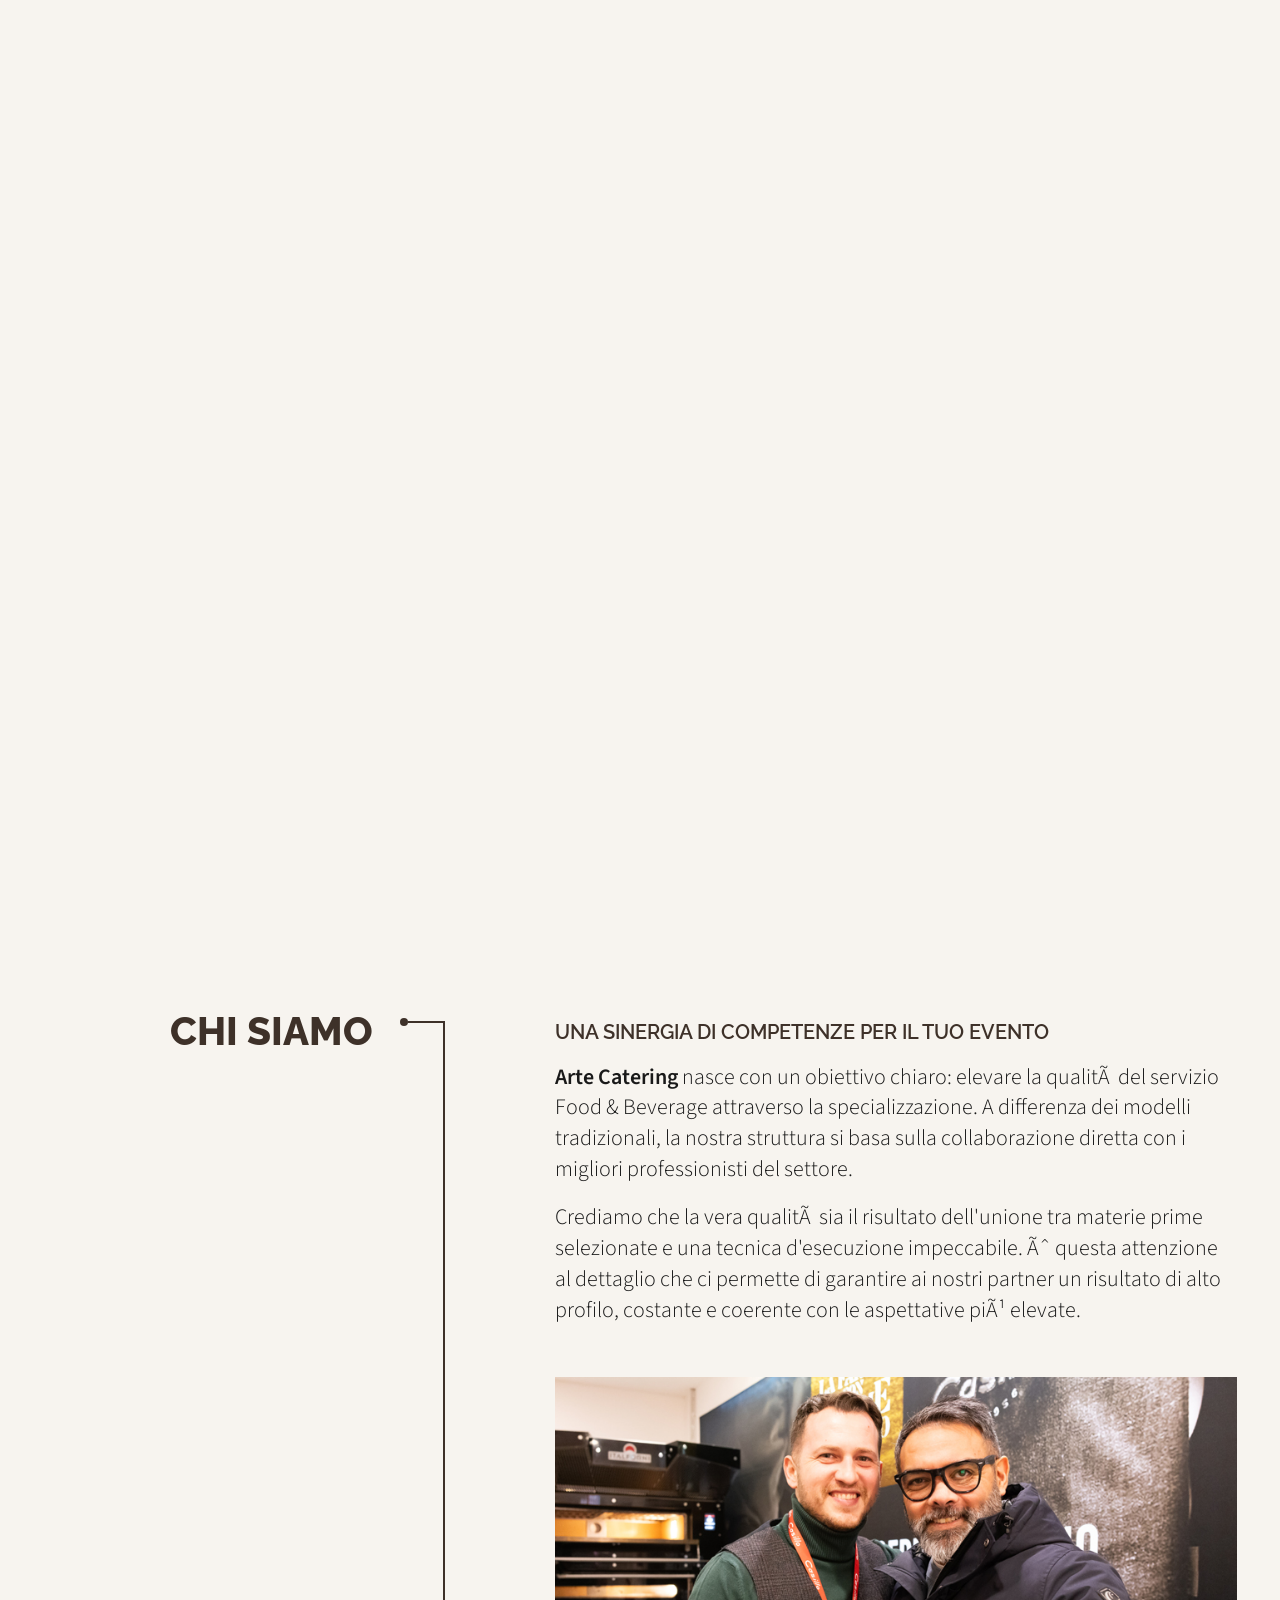
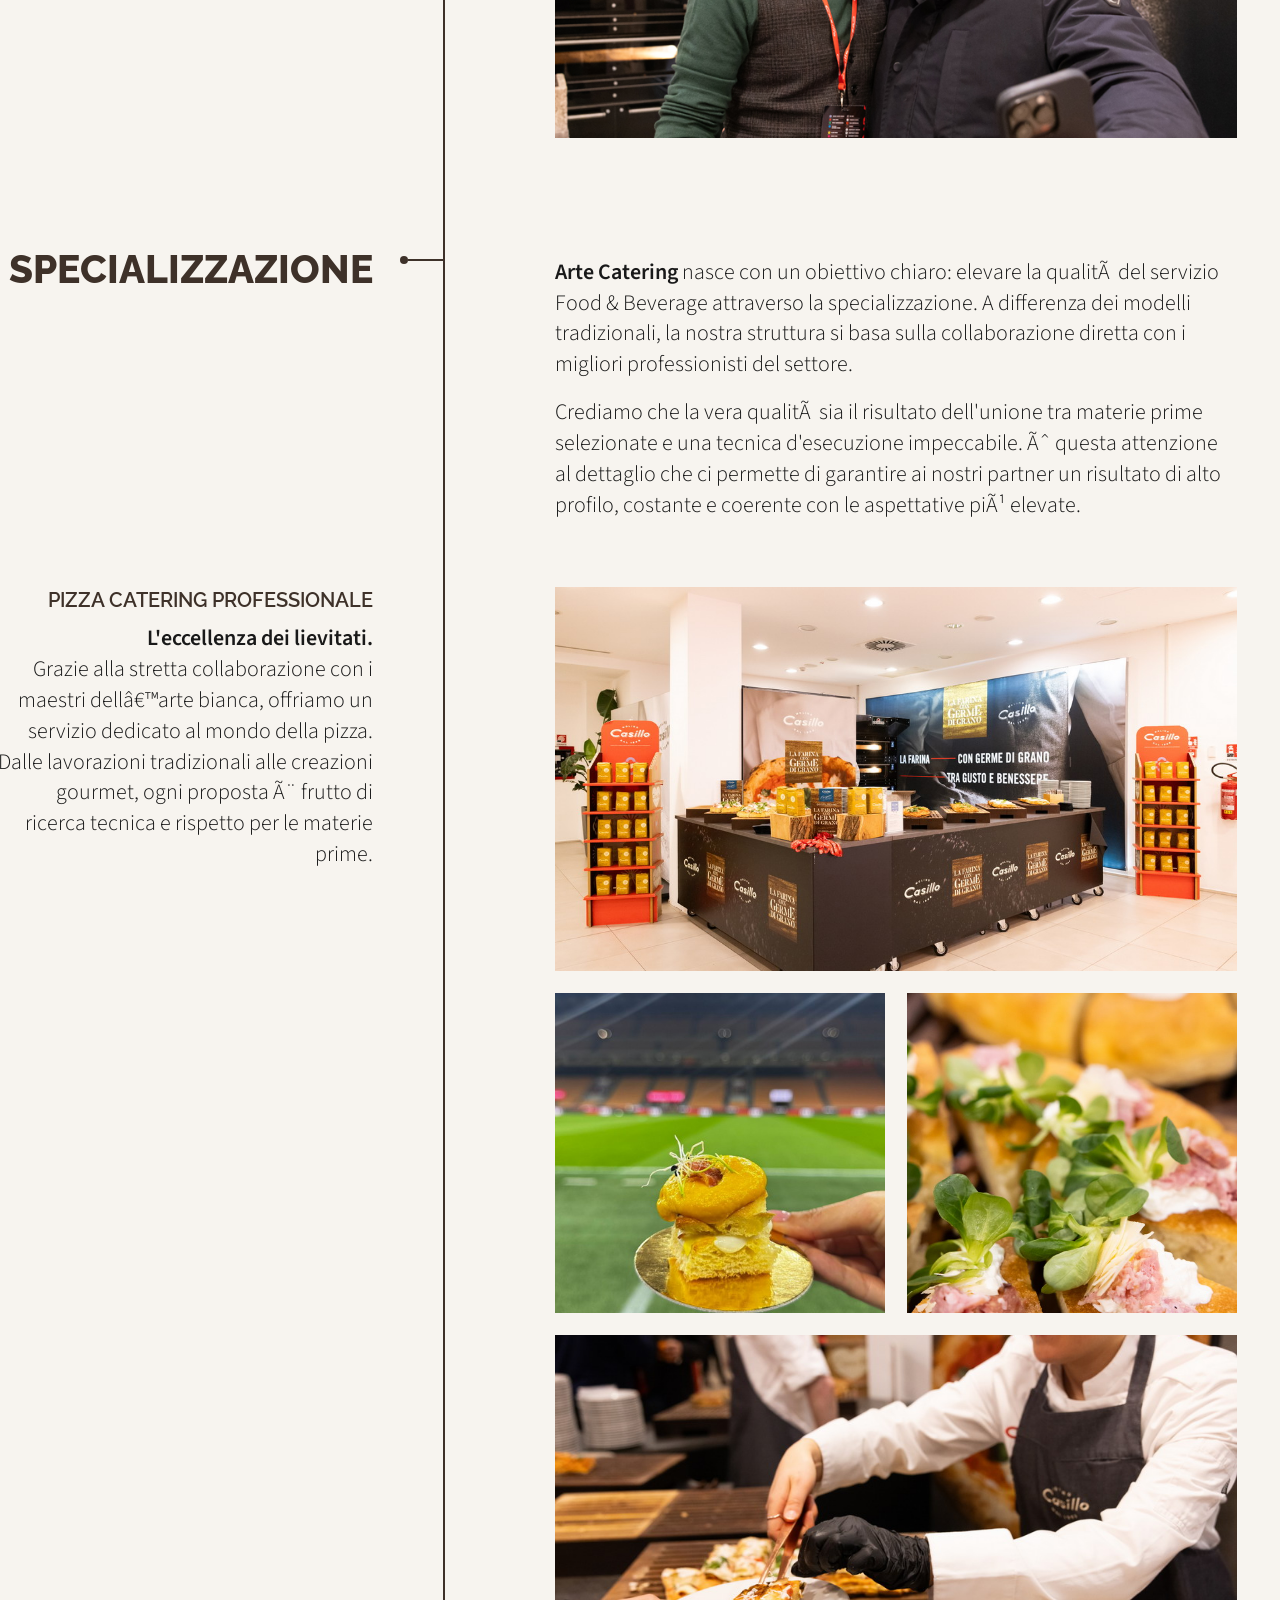
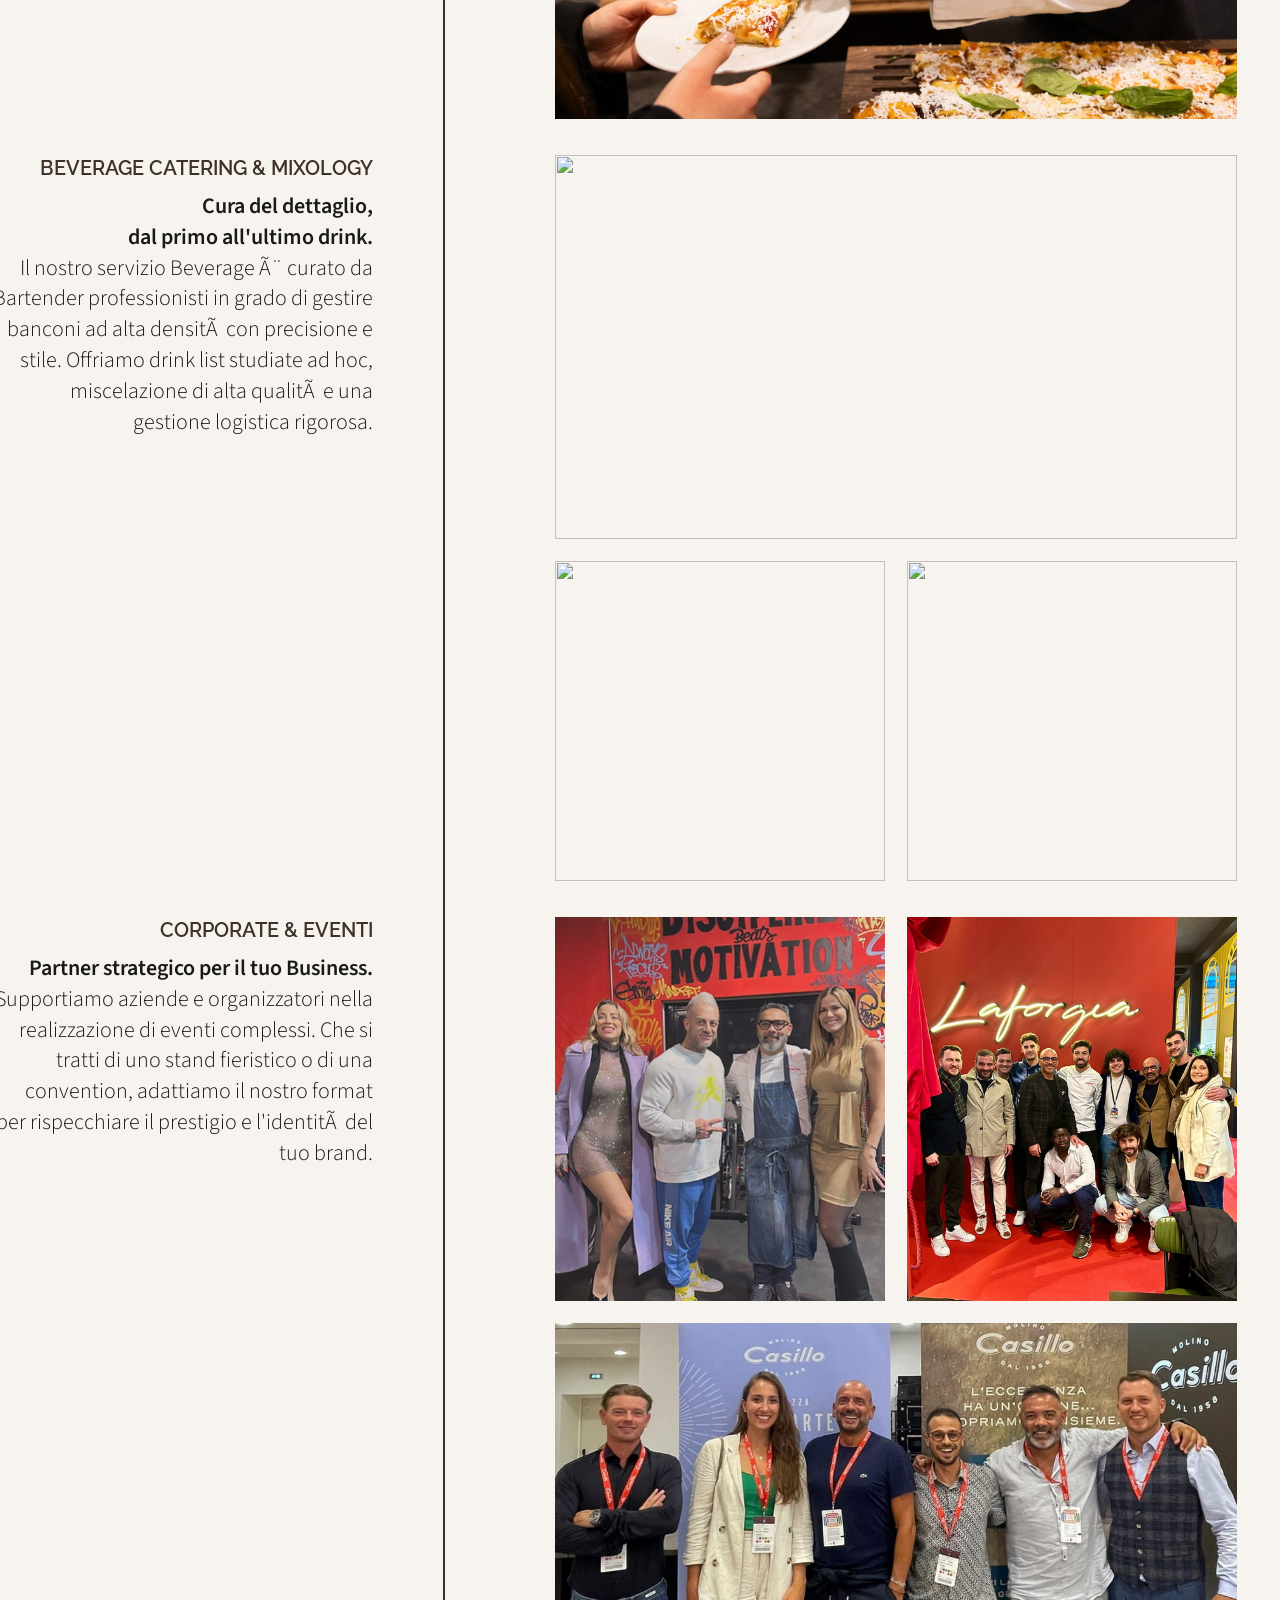
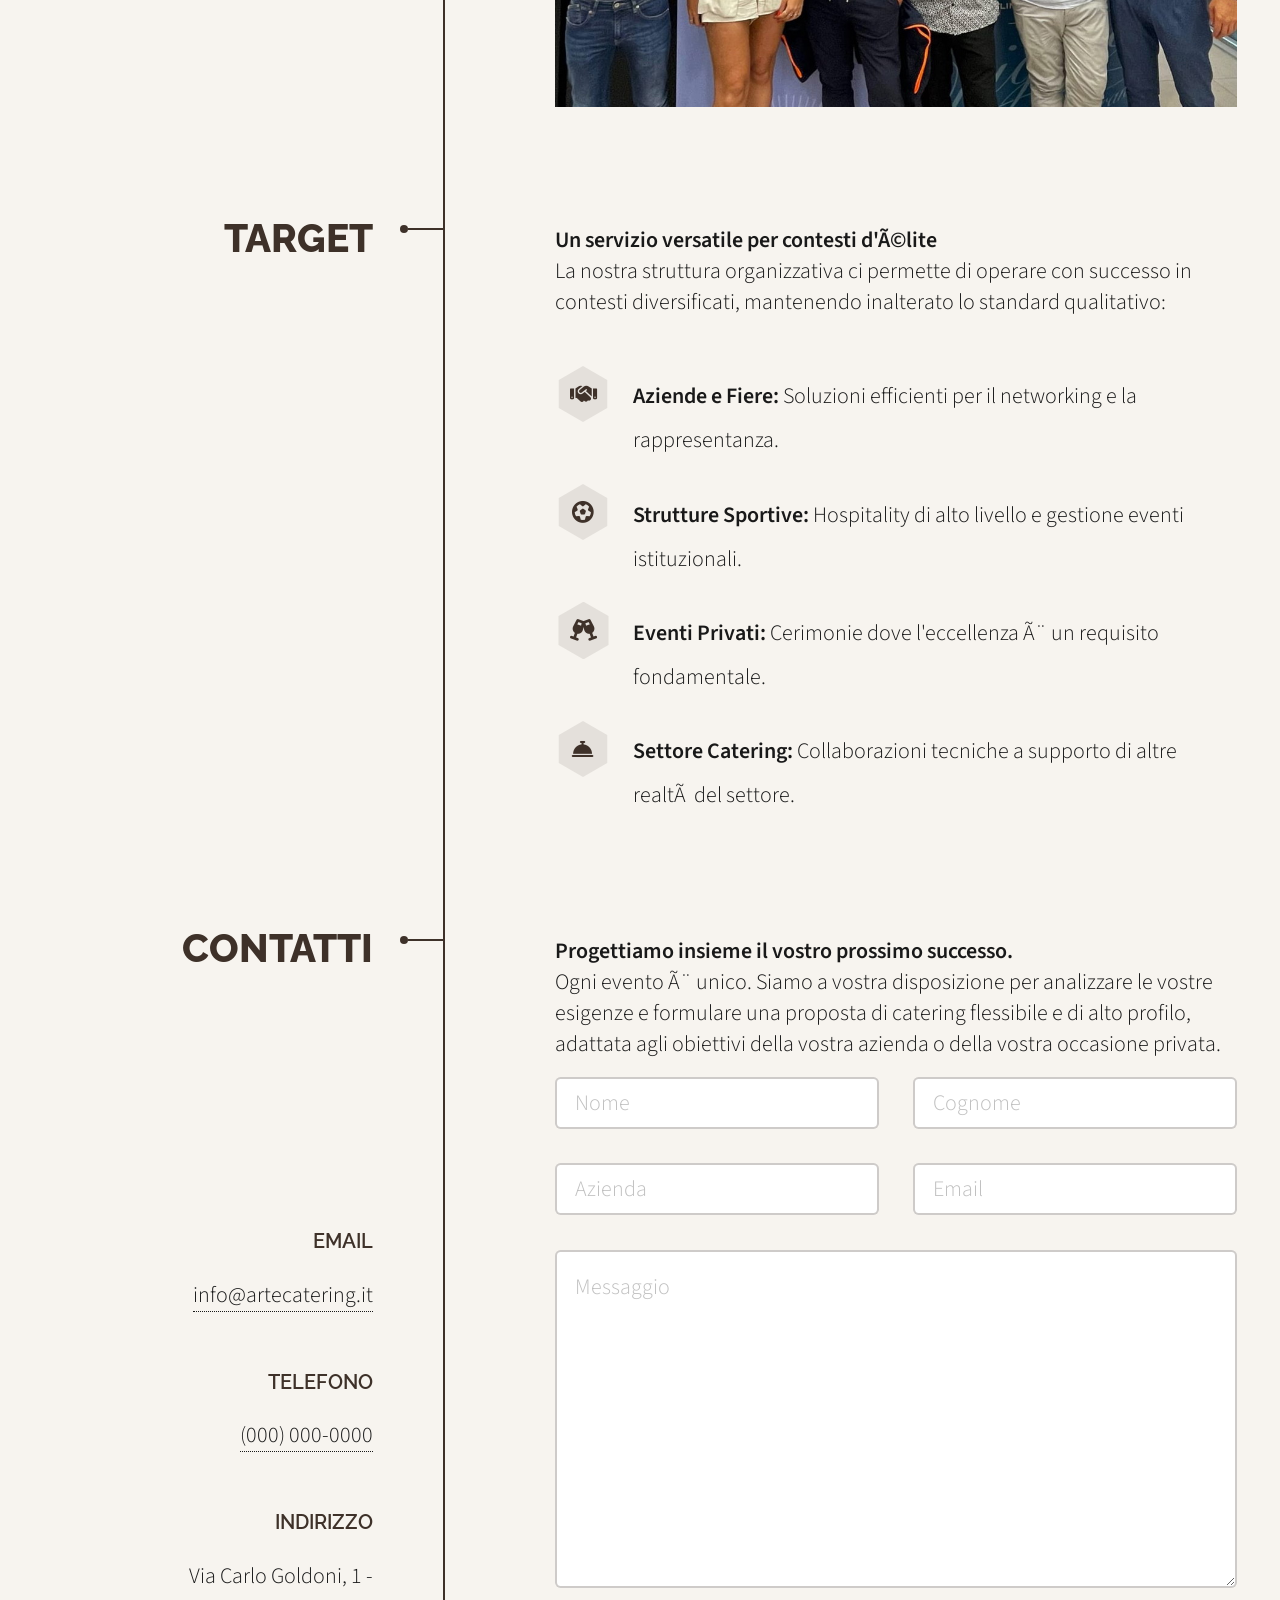
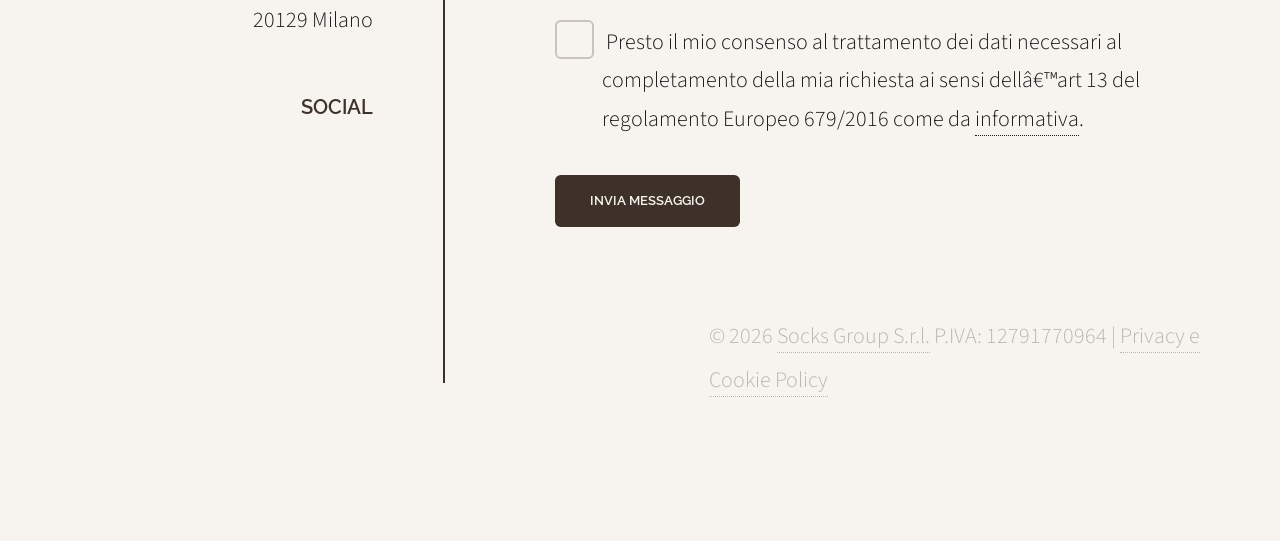
==== commit f991777f: "modifiche a dimensioni testi, colori e distanze Co-authored-by: Copilot <copilot@github.com>" ====
--- a/index.html
+++ b/index.html
@@ -25,7 +25,7 @@
 					specialisti di settore. Chef, Bartender e Maestri della Pizza per garantire un servizio d'eccellenza
 					ad aziende e privati.</p>
 				<ul class="actions">
-					<li><a href="#first" class="button primary">Richiedi una consulenza dedicata</a></li>
+					<li><a href="#contact" class="button primary">Richiedi una consulenza dedicata</a></li>
 				</ul>
 			</header>
 			<div class="content">
@@ -51,12 +51,14 @@
 		</section>
 
 		<!-- Section -->
-		<section>
-			<header>
-				<h2 class="darkmrntxt">CATERING</h2>
-			</header>
-			<div class="content">
-				<p><strong>Ogni evento è unico:</strong> per questo motivo mettiamo a disposizione diversi tipi di catering, adattandoli alle esigenze di ogni azienda.</p>
+		<section id="specializzazione">
+			<header>
+				<h2 class="darkmrntxt">SPECIALIZZAZIONE</h2>
+			</header>
+			<div class="content">
+				<p><strong>Arte Catering</strong> nasce con un obiettivo chiaro: elevare la qualità del servizio Food & Beverage attraverso la specializzazione. A differenza dei modelli tradizionali, la nostra struttura si basa sulla collaborazione diretta con i migliori professionisti del settore.</p>
+				<p>Crediamo che la vera qualità sia il risultato dell'unione tra materie prime selezionate e una tecnica d'esecuzione impeccabile. È questa attenzione al dettaglio che ci permette di garantire ai nostri partner un risultato di alto profilo, costante e coerente con le aspettative più elevate.</p>
+				
 
 				<!-- Subsection -->
 				<section style="margin-top: 3rem;">
@@ -83,7 +85,7 @@
 				<!-- Subsection -->
 				<section>
 					<header>
-						<h3>Beverage Catering <br /> &amp; Mixology</h3>
+						<h3>Beverage Catering &amp; Mixology</h3>
 						<p>
 							<strong>Cura del dettaglio, <br /> dal primo all'ultimo drink.</strong>
 							<br />
@@ -103,7 +105,7 @@
 				<!-- Subsection -->
 				<section>
 					<header>
-						<h3>Soluzioni <br /> Corporate &amp; Eventi</h3>
+						<h3>Corporate &amp; Eventi</h3>
 						<p>
 							<strong>Partner strategico per il tuo Business.</strong>
 							<br />
@@ -128,7 +130,7 @@
 		<!-- Section -->
 		<section>
 			<header>
-				<h2 class="darkmrntxt">A chi ci rivolgiamo</h2>
+				<h2 class="darkmrntxt">Target</h2>
 			</header>
 			<div class="content">
 				<p>
@@ -158,7 +160,7 @@
 		</section>
 
 		<!-- Section -->
-		<section>
+		<section id="contact">
 			<header>
 				<h2 class="darkmrntxt">Contatti</h2>
 			</header>
--- a/assets/css/main.css
+++ b/assets/css/main.css
@@ -87,11 +87,11 @@
 }
 
 .darkmrntxt{
-	color: #4D3D33;
+	color: rgb(62, 49, 41);
 }
 
 .litemrntxt{
-	color: #6A5648;
+	color: rgb(62, 49, 41);
 }
 
 /* Basic */
@@ -180,15 +180,15 @@
 
 	body {
 		background-color: #f7f4ef;
-		color: #2f2924;
+		color: #191919;
 	}
 
 	body, input, select, textarea {
-		color: #2f2924;
+		color: #191919;
 		font-family: "Source Sans Pro", Helvetica, sans-serif;
-		font-size: 1rem;
+		font-size: 1.27rem;
 		font-weight: 300;
-		letter-spacing: 0.0375em;
+		letter-spacing: normal;
 		line-height: 2;
 	}
 
@@ -198,7 +198,7 @@
 		-ms-transition: border-bottom-color 0.25s ease-in-out;
 		transition: border-bottom-color 0.25s ease-in-out;
 		text-decoration: none;
-		color: #2f2924;
+		color: #191919;
 		border-bottom: dotted 1px;
 	}
 
@@ -225,10 +225,10 @@
 	}
 
 	h1, h2, h3, h4, h5, h6 {
-		color: #4D3D33;
+		color: rgb(62, 49, 41);
 		font-family: "Raleway", Helvetica, sans-serif;
 		font-weight: 600;
-		letter-spacing: 0.175em;
+		letter-spacing: normal;
 		line-height: 1.4;
 		margin: 0 0 1.5rem 0;
 		text-transform: uppercase;
@@ -243,21 +243,22 @@
 		font-family: "Raleway", Helvetica, sans-serif;
 		font-size: 5rem;
 		font-weight: 700;
-		letter-spacing: -0.05em;
+		letter-spacing: normal;
 		line-height: 1.1;
 		margin: 0 0 1.5rem 0;
 		text-transform: none;
 	}
 
 	h2 {
-		font-size: 1.25rem;
+		font-size: 2.25rem;
 		font-weight: 800;
+		letter-spacing: normal;
 		margin: 0 0 2rem 0;
 	}
 
 	h3 {
-		font-size: 0.875rem;
-		color: #6A5648;
+		font-size: 1.125rem;
+		color: rgb(62, 49, 41);
 	}
 
 	h4 {
@@ -280,12 +281,12 @@
 		}
 
 		h2 {
-			font-size: 1.25rem;
-			line-height: 1.7;
+			font-size: 1.8rem;
+			line-height: 1.4;
 		}
 
 		h3 {
-			font-size: 0.9rem;
+			font-size: 1rem;
 		}
 
 		h4 {
@@ -305,11 +306,11 @@
 		}
 
 		h2 {
-			font-size: 1.125rem;
+			font-size: 1.55rem;
 		}
 
 		h3 {
-			font-size: 0.8rem;
+			font-size: 0.95rem;
 		}
 
 		h4 {
@@ -335,14 +336,14 @@
 	}
 
 	blockquote {
-		border-left: solid 0.5rem rgba(106, 86, 72, 0.25);
+		border-left: solid 0.5rem rgba(62, 49, 41, 0.25);
 		font-style: italic;
 		margin: 0 0 2rem 0;
 		padding: 1rem 0 1rem 2rem;
 	}
 
 	code {
-		background: rgba(106, 86, 72, 0.1);
+		background: rgba(62, 49, 41, 0.1);
 		border-radius: 0.325rem;
 		font-family: "Courier New", monospace;
 		font-size: 0.9rem;
@@ -367,7 +368,7 @@
 
 	hr {
 		border: 0;
-		border-bottom: solid 2px rgba(106, 86, 72, 0.25);
+		border-bottom: solid 2px rgba(62, 49, 41, 0.25);
 		margin: 3rem 0;
 	}
 
@@ -1854,7 +1855,7 @@
 /* Box */
 
 	.box {
-		border: solid 2px rgba(106, 86, 72, 0.25);
+		border: solid 2px rgba(62, 49, 41, 0.25);
 		border-radius: 0.325rem;
 		margin-bottom: 2rem;
 		padding: 1.5rem;
@@ -1888,15 +1889,15 @@
 		background-color: transparent;
 		border-radius: 0.325rem;
 		border: 0;
-		box-shadow: inset 0 0 0 2px rgba(106, 86, 72, 0.4);
-		color: #4D3D33 !important;
+		box-shadow: inset 0 0 0 2px rgba(62, 49, 41, 0.4);
+		color: rgb(62, 49, 41) !important;
 		cursor: pointer;
 		display: inline-block;
 		font-family: "Raleway", Helvetica, sans-serif;
-		font-size: 0.6rem;
+		font-size: 0.76rem;
 		font-weight: 600;
 		height: 3rem;
-		letter-spacing: 0.175em;
+		letter-spacing: normal;
 		line-height: 3rem;
 		padding: 0 2rem;
 		text-align: center;
@@ -1910,8 +1911,8 @@
 		input[type="button"]:hover,
 		button:hover,
 		.button:hover {
-			box-shadow: inset 0 0 0 2px #6A5648;
-			color: #6A5648 !important;
+			box-shadow: inset 0 0 0 2px rgb(86, 71, 60);
+			color: rgb(70, 55, 46) !important;
 		}
 
 		input[type="submit"]:active,
@@ -1919,9 +1920,9 @@
 		input[type="button"]:active,
 		button:active,
 		.button:active {
-			background-color: rgba(106, 86, 72, 0.2);
-			box-shadow: inset 0 0 0 2px #6A5648;
-			color: #6A5648 !important;
+			background-color: rgba(62, 49, 41, 0.2);
+			box-shadow: inset 0 0 0 2px rgb(62, 49, 41);
+			color: rgb(70, 55, 46) !important;
 		}
 
 		input[type="submit"].small,
@@ -1929,7 +1930,7 @@
 		input[type="button"].small,
 		button.small,
 		.button.small {
-			font-size: 0.5rem;
+			font-size: 0.63rem;
 			height: 2.25rem;
 			line-height: 2.25rem;
 			padding: 0 1.25rem;
@@ -1940,7 +1941,7 @@
 		input[type="button"].large,
 		button.large,
 		.button.large {
-			font-size: 0.7rem;
+			font-size: 0.89rem;
 			height: 3.2625rem;
 			line-height: 3.2625rem;
 			padding: 0 3.25rem;
@@ -1988,7 +1989,7 @@
 		input[type="button"].primary,
 		button.primary,
 		.button.primary {
-			background-color: #6A5648;
+			background-color: rgb(62, 49, 41);
 			box-shadow: none;
 			color: #f7f4ef !important;
 		}
@@ -1998,7 +1999,7 @@
 			input[type="button"].primary:hover,
 			button.primary:hover,
 			.button.primary:hover {
-				background-color: #7B6657;
+				background-color: rgb(70, 55, 46);
 			}
 
 			input[type="submit"].primary:active,
@@ -2006,7 +2007,7 @@
 			input[type="button"].primary:active,
 			button.primary:active,
 			.button.primary:active {
-				background-color: #5A483C;
+				background-color: rgb(70, 55, 46);
 			}
 
 		@media screen and (max-width: 736px) {
@@ -2016,7 +2017,7 @@
 			input[type="button"],
 			button,
 			.button {
-				font-size: 0.7rem;
+				font-size: 0.89rem;
 				height: 3.3rem;
 				line-height: 3.3rem;
 			}
@@ -2026,7 +2027,7 @@
 				input[type="button"].large,
 				button.large,
 				.button.large {
-					font-size: 0.8rem;
+					font-size: 1.02rem;
 					height: 3.75rem;
 					line-height: 3.75rem;
 				}
@@ -2036,7 +2037,7 @@
 				input[type="button"].small,
 				button.small,
 				.button.small {
-					font-size: 0.6rem;
+					font-size: 0.76rem;
 					height: 3rem;
 					line-height: 3rem;
 				}
@@ -2134,7 +2135,7 @@
 		-ms-appearance: none;
 		appearance: none;
 		border-radius: 0.325rem;
-		border: solid 2px rgba(106, 86, 72, 0.25);
+		border: solid 2px rgba(62, 49, 41, 0.25);
 		color: inherit;
 		display: block;
 		outline: 0;
@@ -2166,12 +2167,12 @@
 		}
 
 	label {
-		color: #000000;
+		color: #191919;
 		display: block;
 		font-family: "Raleway", Helvetica, sans-serif;
-		font-size: 0.75rem;
+		font-size: 0.95rem;
 		font-weight: 600;
-		letter-spacing: 0.175em;
+		letter-spacing: normal;
 		line-height: 1.75;
 		margin: 0 0 1rem 0;
 		text-transform: uppercase;
@@ -2187,7 +2188,7 @@
 	}
 
 	select {
-		background-image: url("data:image/svg+xml;charset=utf8,%3Csvg xmlns='http://www.w3.org/2000/svg' width='40' height='40' preserveAspectRatio='none' viewBox='0 0 40 40'%3E%3Cpath d='M9.4,12.3l10.4,10.4l10.4-10.4c0.2-0.2,0.5-0.4,0.9-0.4c0.3,0,0.6,0.1,0.9,0.4l3.3,3.3c0.2,0.2,0.4,0.5,0.4,0.9 c0,0.4-0.1,0.6-0.4,0.9L20.7,31.9c-0.2,0.2-0.5,0.4-0.9,0.4c-0.3,0-0.6-0.1-0.9-0.4L4.3,17.3c-0.2-0.2-0.4-0.5-0.4-0.9 c0-0.4,0.1-0.6,0.4-0.9l3.3-3.3c0.2-0.2,0.5-0.4,0.9-0.4S9.1,12.1,9.4,12.3z' fill='rgba(106, 86, 72, 0.25)' /%3E%3C/svg%3E");
+		background-image: url("data:image/svg+xml;charset=utf8,%3Csvg xmlns='http://www.w3.org/2000/svg' width='40' height='40' preserveAspectRatio='none' viewBox='0 0 40 40'%3E%3Cpath d='M9.4,12.3l10.4,10.4l10.4-10.4c0.2-0.2,0.5-0.4,0.9-0.4c0.3,0,0.6,0.1,0.9,0.4l3.3,3.3c0.2,0.2,0.4,0.5,0.4,0.9 c0,0.4-0.1,0.6-0.4,0.9L20.7,31.9c-0.2,0.2-0.5,0.4-0.9,0.4c-0.3,0-0.6-0.1-0.9-0.4L4.3,17.3c-0.2-0.2-0.4-0.5-0.4-0.9 c0-0.4,0.1-0.6,0.4-0.9l3.3-3.3c0.2-0.2,0.5-0.4,0.9-0.4S9.1,12.1,9.4,12.3z' fill='rgba(62, 49, 41, 0.25)' /%3E%3C/svg%3E");
 		background-position: calc(100% - 1rem) center;
 		background-repeat: no-repeat;
 		background-size: 1.25rem;
@@ -2198,7 +2199,7 @@
 
 		select option {
 			background-color: #ffffff;
-			color: #000000;
+			color: #191919;
 		}
 
 		select:focus::-ms-value {
@@ -2230,13 +2231,13 @@
 		input[type="checkbox"] + label,
 		input[type="radio"] + label {
 			text-decoration: none;
-			color: #000000;
+			color: #191919;
 			cursor: pointer;
 			display: inline-block;
 			font-family: "Source Sans Pro", Helvetica, sans-serif;
-			font-size: 1rem;
+			font-size: 1.27rem;
 			font-weight: 300;
-			letter-spacing: 0.0375em;
+			letter-spacing: normal;
 			padding-left: 2.675rem;
 			padding-right: 0.875rem;
 			position: relative;
@@ -2260,7 +2261,7 @@
 			input[type="checkbox"] + label:before,
 			input[type="radio"] + label:before {
 				border-radius: 0.325rem;
-				border: solid 2px rgba(106, 86, 72, 0.25);
+				border: solid 2px rgba(62, 49, 41, 0.25);
 				content: '';
 				display: inline-block;
 				font-size: 0.8rem;
@@ -2276,15 +2277,15 @@
 		input[type="checkbox"]:checked + label:before,
 		input[type="radio"]:checked + label:before {
 			content: '\f00c';
-			background-color: #6A5648;
-			border-color: #6A5648;
+			background-color: rgb(62, 49, 41);
+			border-color: rgb(62, 49, 41);
 			color: #ffffff;
 		}
 
 		input[type="checkbox"]:focus + label:before,
 		input[type="radio"]:focus + label:before {
-			border-color: #6A5648;
-			box-shadow: 0 0 0 1px #6A5648;
+			border-color: rgb(62, 49, 41);
+			box-shadow: 0 0 0 1px rgb(62, 49, 41);
 		}
 
 	input[type="checkbox"] + label:before {
@@ -2318,12 +2319,12 @@
 	@media screen and (max-width: 736px) {
 
 		label {
-			font-size: 0.675rem;
+			font-size: 0.86rem;
 		}
 
 		input[type="checkbox"] + label,
 		input[type="radio"] + label {
-			font-size: 1rem;
+			font-size: 1.27rem;
 		}
 
 	}
@@ -2331,12 +2332,12 @@
 	@media screen and (max-width: 360px) {
 
 		label {
-			font-size: 0.675rem;
+			font-size: 0.86rem;
 		}
 
 		input[type="checkbox"] + label,
 		input[type="radio"] + label {
-			font-size: 1rem;
+			font-size: 1.27rem;
 		}
 
 	}
@@ -2578,7 +2579,7 @@
 		}
 
 			ul.alt > li {
-				border-top: solid 1px rgba(106, 86, 72, 0.25);
+				border-top: solid 1px rgba(62, 49, 41, 0.25);
 				padding: 0.75rem 0;
 			}
 
@@ -2791,7 +2792,7 @@
 				}
 
 				ul.icons li .icon:hover {
-					background-color: rgba(106, 86, 72, 0.1);
+					background-color: rgba(62, 49, 41, 0.1);
 				}
 
 /* Table */
@@ -2807,13 +2808,13 @@
 	}
 
 		table tbody tr {
-			border: solid 1px rgba(106, 86, 72, 0.25);
+			border: solid 1px rgba(62, 49, 41, 0.25);
 			border-left: 0;
 			border-right: 0;
 		}
 
 			table tbody tr:nth-child(2n + 1) {
-				background-color: rgba(106, 86, 72, 0.1);
+				background-color: rgba(62, 49, 41, 0.1);
 			}
 
 		table td {
@@ -2821,7 +2822,7 @@
 		}
 
 		table th {
-			color: #000000;
+			color: #191919;
 			font-size: 0.9rem;
 			font-weight: 600;
 			padding: 0 0.75rem 0.75rem 0.75rem;
@@ -2829,11 +2830,11 @@
 		}
 
 		table thead {
-			border-bottom: solid 2px rgba(106, 86, 72, 0.25);
+			border-bottom: solid 2px rgba(62, 49, 41, 0.25);
 		}
 
 		table tfoot {
-			border-top: solid 2px rgba(106, 86, 72, 0.25);
+			border-top: solid 2px rgba(62, 49, 41, 0.25);
 		}
 
 		table.alt {
@@ -2841,7 +2842,7 @@
 		}
 
 			table.alt tbody tr td {
-				border: solid 1px rgba(106, 86, 72, 0.25);
+				border: solid 1px rgba(62, 49, 41, 0.25);
 				border-left-width: 0;
 				border-top-width: 0;
 			}
@@ -3204,11 +3205,11 @@
 		}
 
 			ul.feature-icons li i {
-			background-image: url("data:image/svg+xml;charset=utf8,%3Csvg xmlns='http://www.w3.org/2000/svg' x='0px' y='0px' viewBox='0 0 512 512'%3E%3Cpath d='M256,0l221.7,128v256L256,512L34.3,384V128L256,0z' fill='rgba(106, 86, 72, 0.1)' /%3E%3C/svg%3E");
+			background-image: url("data:image/svg+xml;charset=utf8,%3Csvg xmlns='http://www.w3.org/2000/svg' x='0px' y='0px' viewBox='0 0 512 512'%3E%3Cpath d='M256,0l221.7,128v256L256,512L34.3,384V128L256,0z' fill='rgba(62, 49, 41, 0.1)' /%3E%3C/svg%3E");
 			background-position: center;
 			background-repeat: no-repeat;
 			background-size: contain;
-			color: #4D3D33;
+			color: rgb(62, 49, 41);
 			display: block;
 			font-size: 1.25rem;
 			height: 3.25rem;
@@ -3288,14 +3289,14 @@
 
 				#wrapper section > header h1 + p {
 					font-family: "Source Sans Pro", Helvetica, sans-serif;
-					font-size: 0.8rem;
-					letter-spacing: 0.175em;
+					font-size: 1.27rem;
+					letter-spacing: normal;
 					line-height: 1.5;
 				}
 
 				#wrapper > section.intro > header h1 + p {
-					font-size: 1rem;
-					letter-spacing: 0.0375em;
+					font-size: 1.27rem;
+					letter-spacing: normal;
 					line-height: 1.4;
 				}
 
@@ -3333,6 +3334,10 @@
 				margin: 0.5rem 0 0 0;
 			}
 
+			#wrapper > section#specializzazione > .content > section > header {
+				padding-top: 1rem;
+			}
+
 			#wrapper > section:not(.intro) ul.feature-icons {
 				margin: 1.5rem 0 0.75rem 0;
 			}
@@ -3359,7 +3364,7 @@
 		}
 
 			#wrapper > section > header:before {
-				background: #6A5648;
+				background: rgb(62, 49, 41);
 				content: '';
 				display: block;
 				margin-top: 1rem;
@@ -3372,7 +3377,7 @@
 			}
 
 				#wrapper > section > header h1:before {
-					background: #6A5648;
+					background: rgb(62, 49, 41);
 					content: '';
 					display: block;
 					height: 2px;
@@ -3381,7 +3386,7 @@
 				}
 
 				#wrapper > section > header h2:before {
-					background: #6A5648;
+					background: rgb(62, 49, 41);
 					content: '';
 					display: block;
 					height: 2px;
@@ -3390,7 +3395,7 @@
 				}
 
 				#wrapper > section > header h1:after {
-					background: #6A5648;
+					background: rgb(62, 49, 41);
 					border-radius: 50%;
 					content: '';
 					display: block;
@@ -3401,7 +3406,7 @@
 				}
 
 				#wrapper > section > header h2:after {
-					background: #6A5648;
+					background: rgb(62, 49, 41);
 					border-radius: 50%;
 					content: '';
 					display: block;
@@ -3468,7 +3473,7 @@
 
 		#wrapper .copyright {
 			color: rgba(0, 0, 0, 0.25);
-			font-size: 1rem;
+			font-size: 1.27rem;
 			left: 50vw;
 			position: relative;
 			width: 50vw;
@@ -3487,7 +3492,7 @@
 			}
 
 			#wrapper section > .content {
-				padding: 0 3rem;
+				padding: 1rem 3rem 0 3rem;
 			}
 
 			#wrapper section > footer {
@@ -3588,7 +3593,7 @@
 					}
 
 					#wrapper section > .content {
-						padding: 0 2.5rem;
+						padding: 0.85rem 2.5rem 0 2.5rem;
 					}
 
 					#wrapper section > footer {
@@ -3615,6 +3620,10 @@
 
 					#wrapper > section > .content > section > header {
 						width: 34rem;
+					}
+
+					#wrapper > section#specializzazione > .content > section > header {
+						padding-top: 0.85rem;
 					}
 
 				#wrapper > section.intro > header > * {
@@ -3677,7 +3686,7 @@
 						}
 
 					#wrapper section > .content {
-					padding: 0 1.5rem;
+					padding: 0.7rem 1.5rem 0 1.5rem;
 						overflow-x: hidden;
 					}
 
@@ -3742,6 +3751,10 @@
 							width: 100%;
 						}
 
+						#wrapper > section#specializzazione > .content > section > header {
+							padding-top: 0.7rem;
+						}
+
 						#wrapper > section > .content > section:last-child {
 							margin-bottom: 0;
 						}
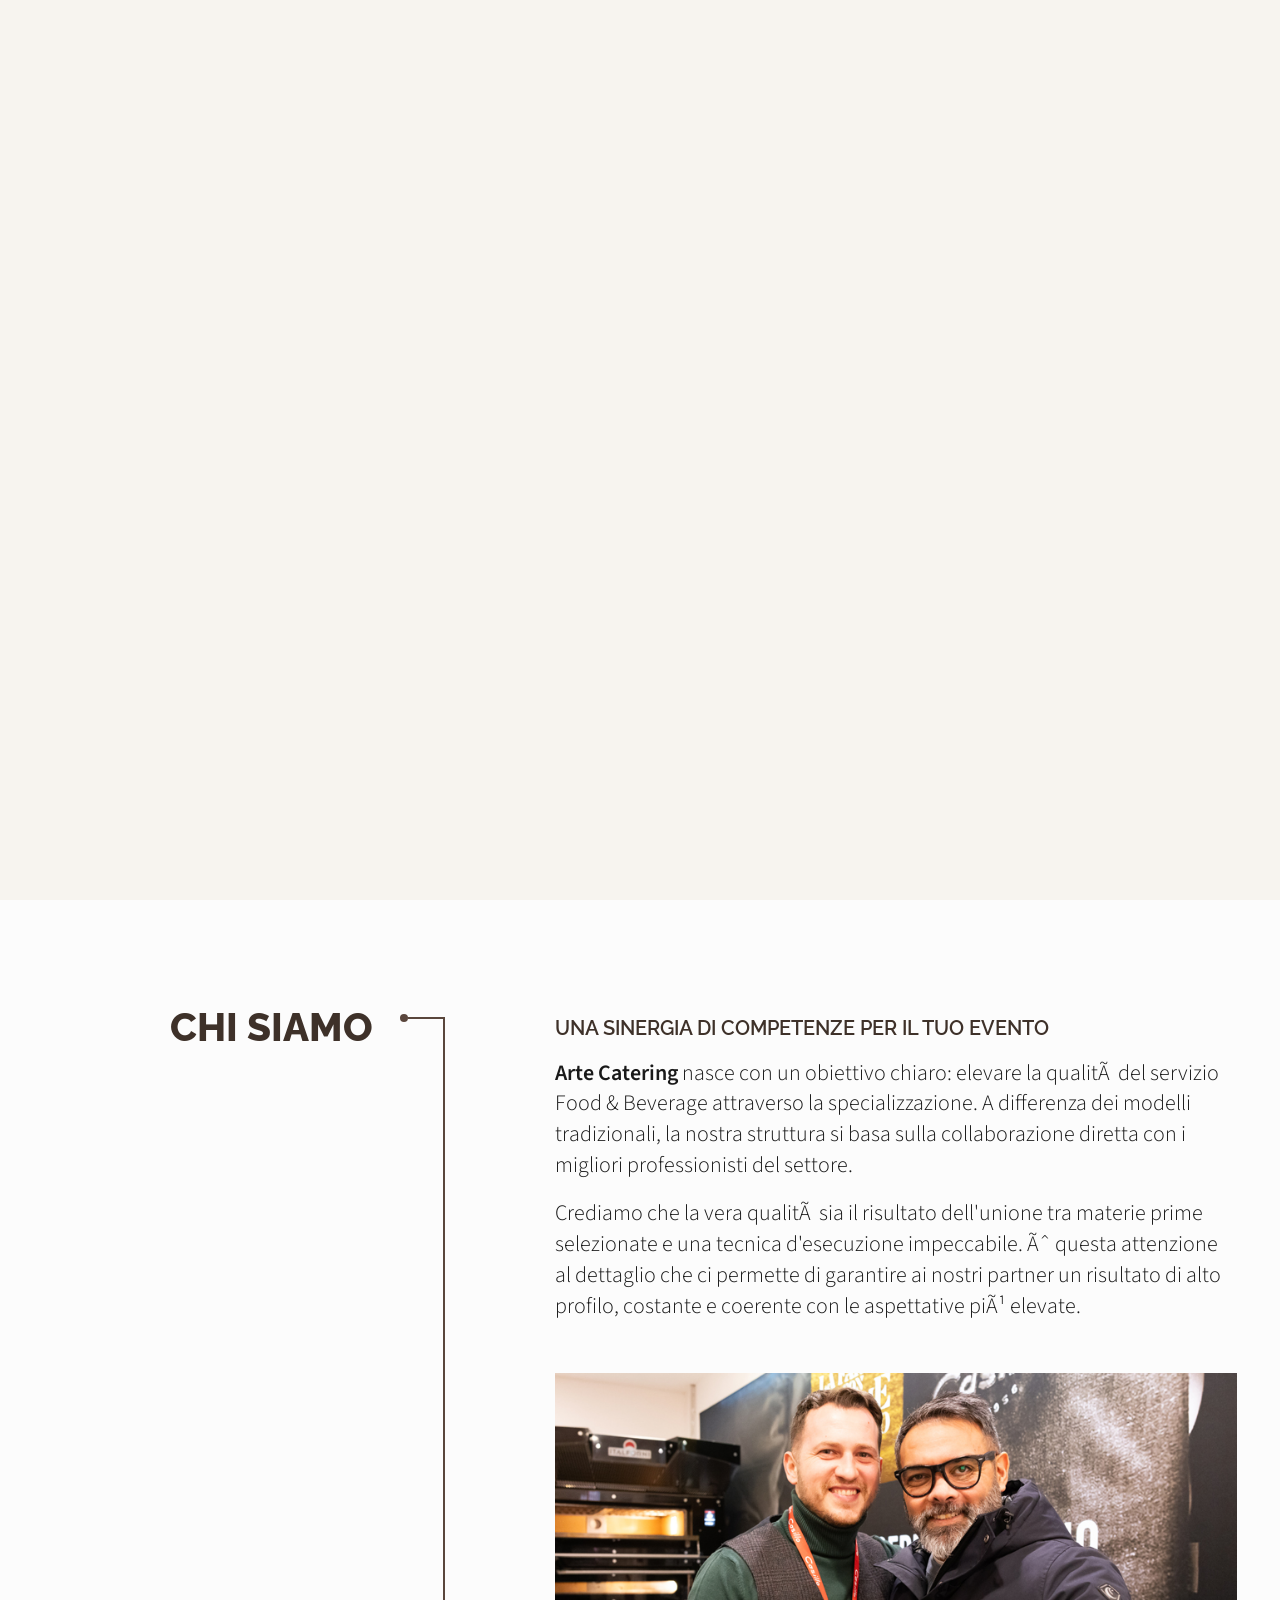
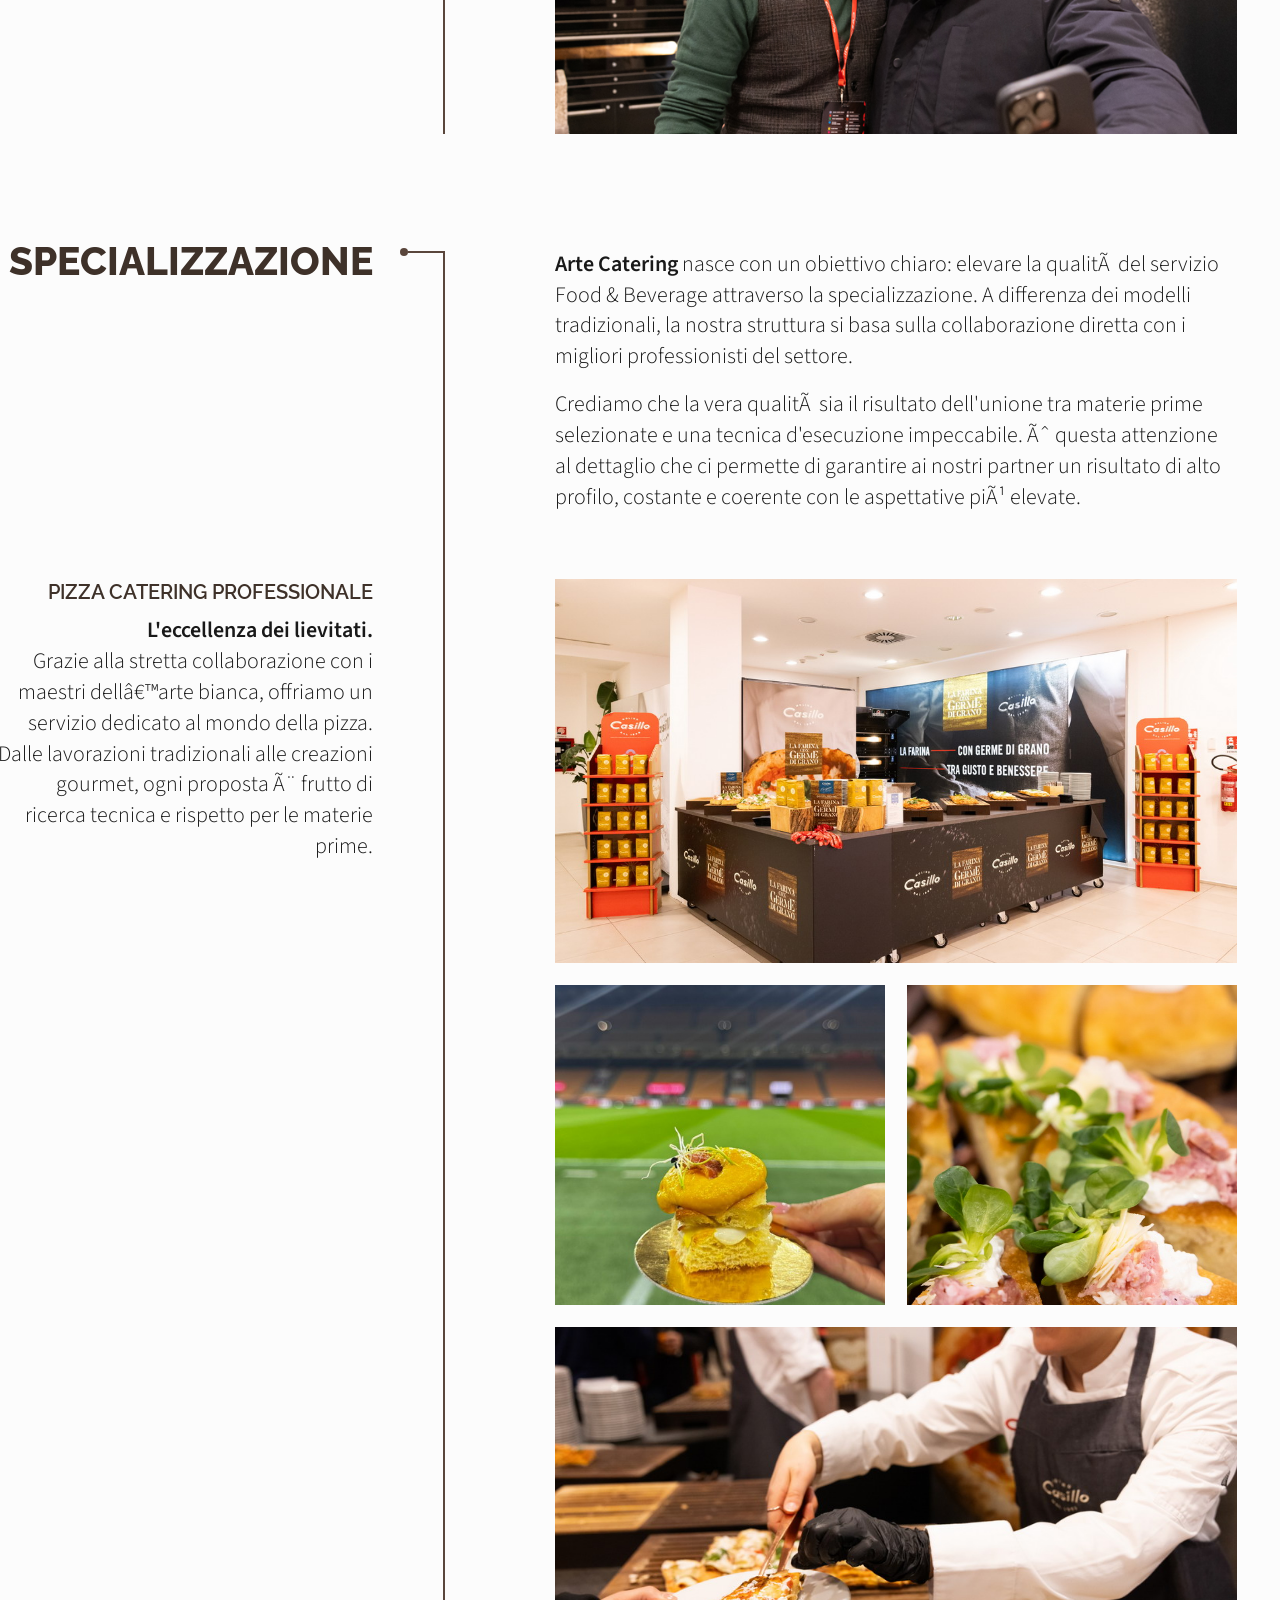
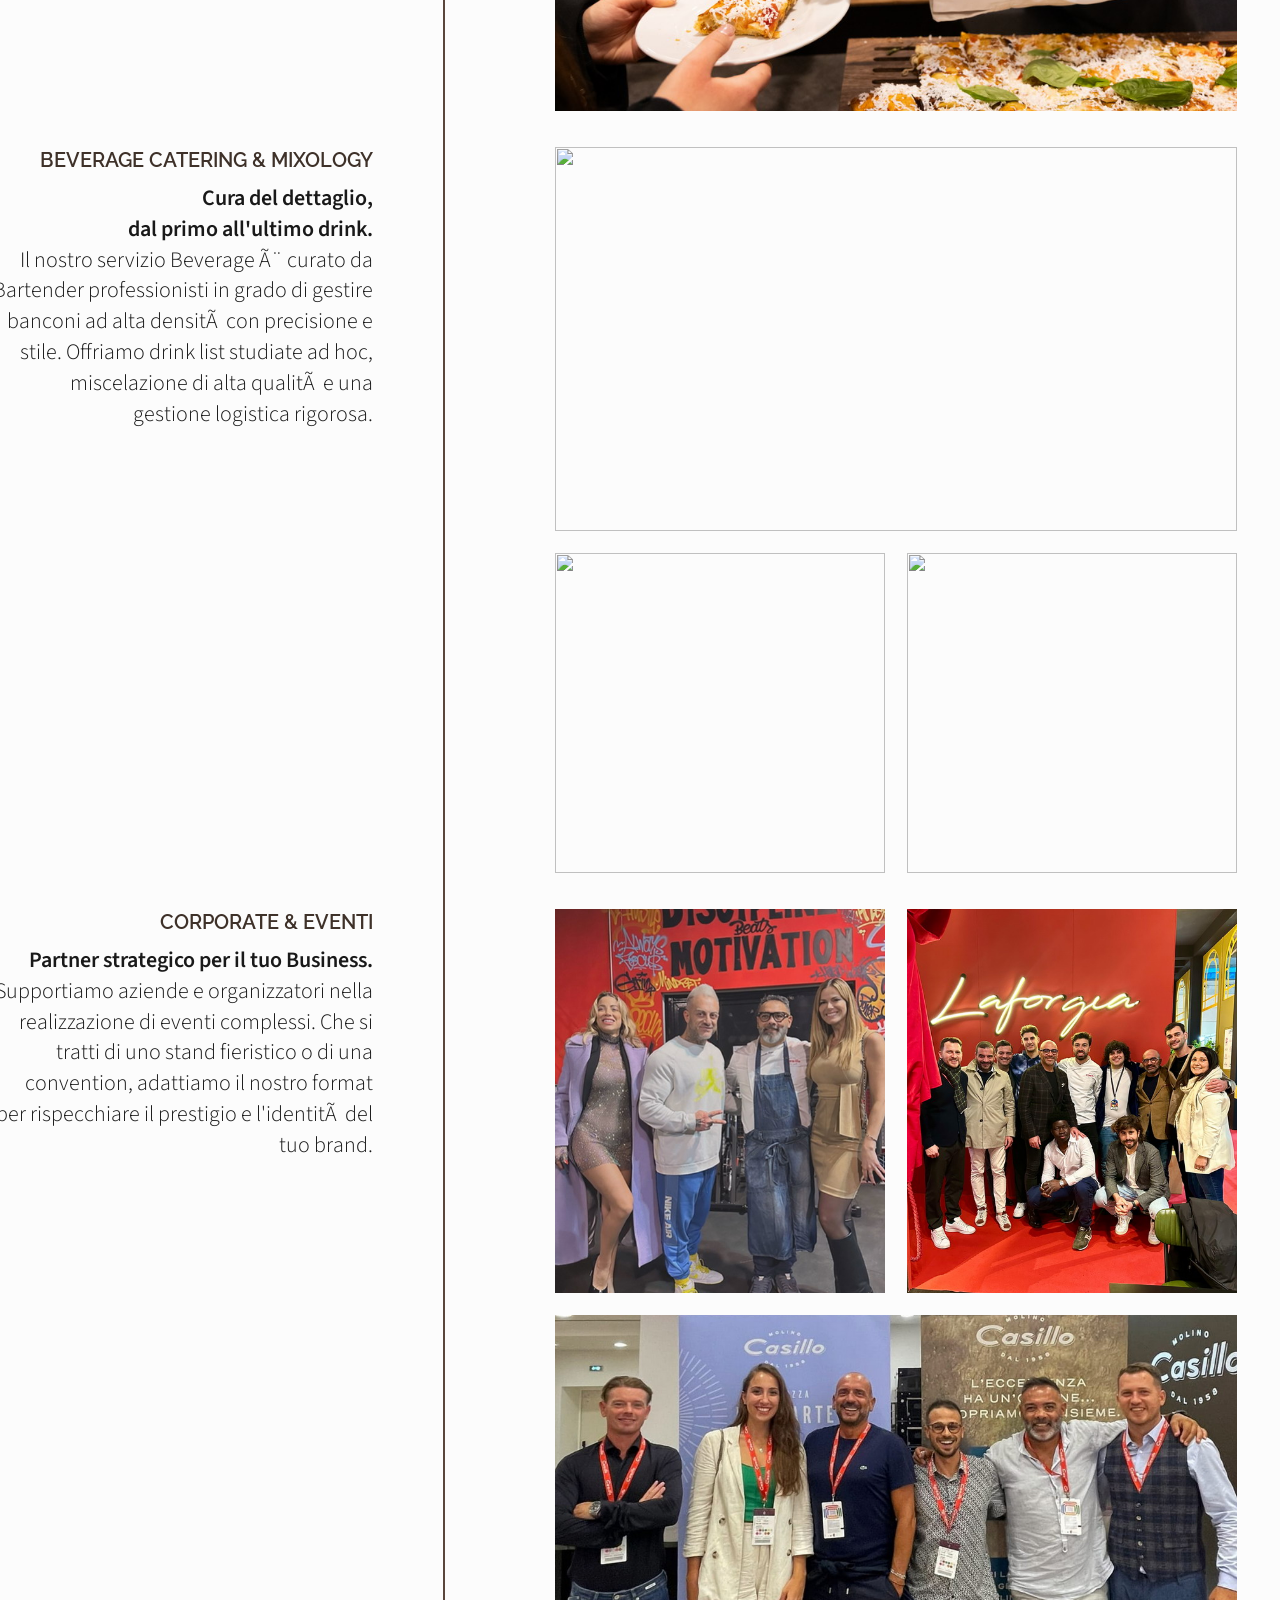
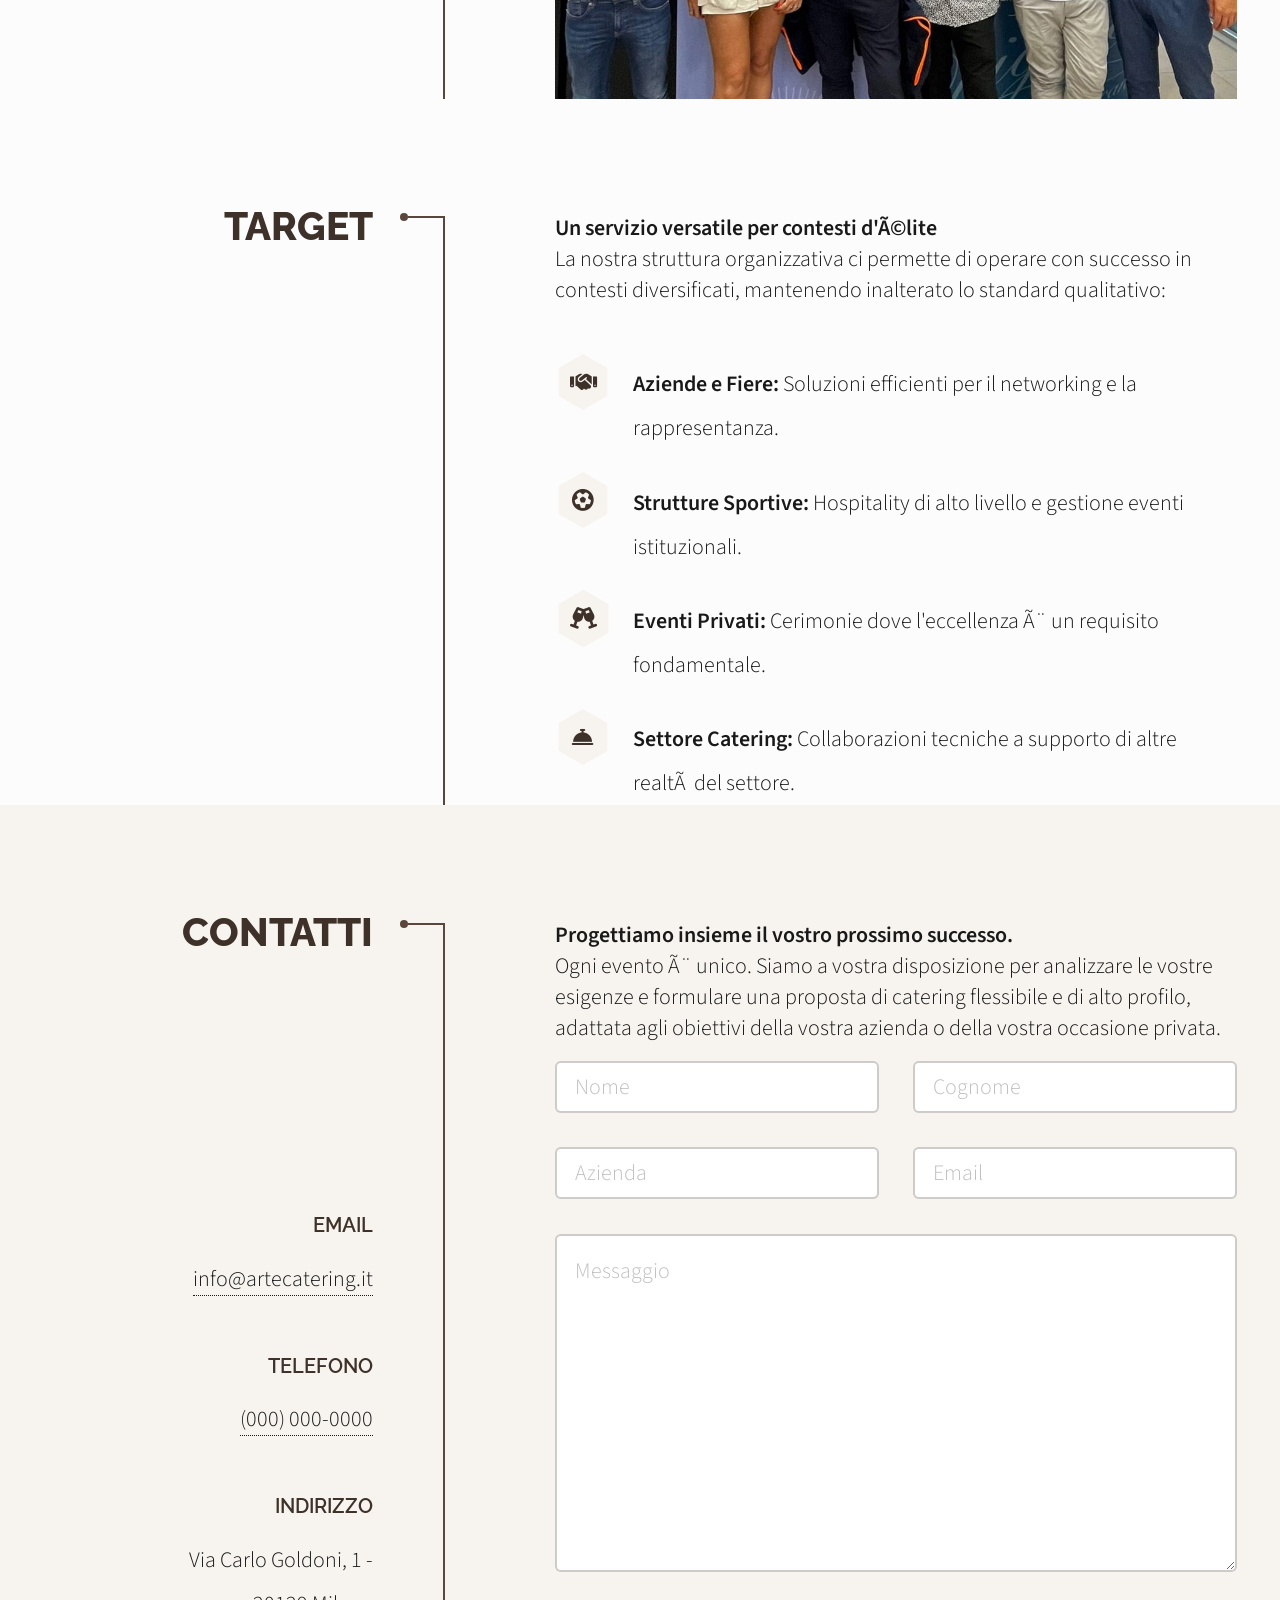
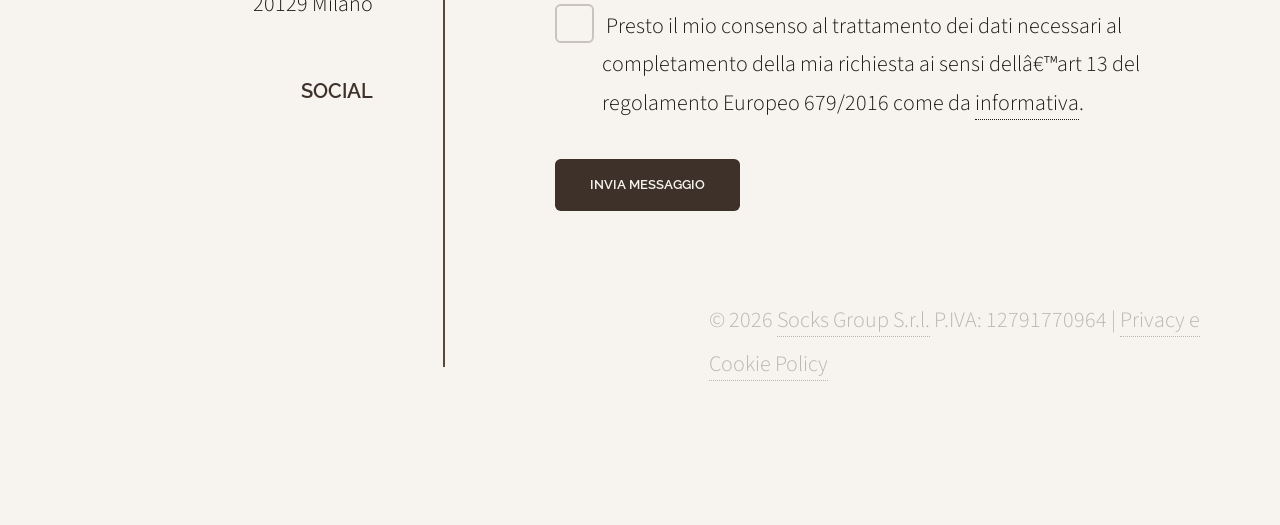
==== commit 929ffe61: "fix scrolling della pagina e cambio colori sfondi Co-authored-by: Copilot <copilot@github.com>" ====
--- a/index.html
+++ b/index.html
@@ -17,7 +17,7 @@
 	<div id="wrapper">
 
 		<!-- Intro -->
-		<section class="intro">
+		<section class="intro" id="intro">
 			<header>
 				<img src="./images/artecatering_logo.png" alt="ARTEcatering Logo" />
 				<h1>L'Alta Professionalità al servizio del catering</h1>
@@ -128,7 +128,7 @@
 		</section>
 
 		<!-- Section -->
-		<section>
+		<section id="target">
 			<header>
 				<h2 class="darkmrntxt">Target</h2>
 			</header>
--- a/assets/css/main.css
+++ b/assets/css/main.css
@@ -121,12 +121,12 @@
 	}
 
 	html {
-		overflow-x: hidden;
+		/* overflow-x: hidden removed — causes Chrome scroll hitch */
 	}
 
 	body {
 		background: #f7f4ef;
-		overflow-x: hidden;
+		/* overflow-x: hidden removed — causes Chrome scroll hitch */
 	}
 
 		body.is-preload *, body.is-preload *:before, body.is-preload *:after {
@@ -3205,7 +3205,7 @@
 		}
 
 			ul.feature-icons li i {
-			background-image: url("data:image/svg+xml;charset=utf8,%3Csvg xmlns='http://www.w3.org/2000/svg' x='0px' y='0px' viewBox='0 0 512 512'%3E%3Cpath d='M256,0l221.7,128v256L256,512L34.3,384V128L256,0z' fill='rgba(62, 49, 41, 0.1)' /%3E%3C/svg%3E");
+			background-image: url("data:image/svg+xml;charset=utf8,%3Csvg xmlns='http://www.w3.org/2000/svg' x='0px' y='0px' viewBox='0 0 512 512'%3E%3Cpath d='M256,0l221.7,128v256L256,512L34.3,384V128L256,0z' fill='%23f7f4ef' /%3E%3C/svg%3E");
 			background-position: center;
 			background-repeat: no-repeat;
 			background-size: contain;
@@ -3245,12 +3245,13 @@
 
 	#wrapper {
 		position: relative;
-		width: 100vw;
-		padding: 0 0 10rem 0;
+		width: 100%;
+		padding: 0;
+		overflow-x: hidden;
 	}
 
 		#wrapper:before {
-			background-attachment: fixed;
+			background-attachment: scroll;
 			background-color: #f7f4ef;
 			background-image: none;
 			background-position: center left;
@@ -3364,7 +3365,7 @@
 		}
 
 			#wrapper > section > header:before {
-				background: rgb(62, 49, 41);
+				background: rgb(90, 70, 60);
 				content: '';
 				display: block;
 				margin-top: 1rem;
@@ -3377,7 +3378,7 @@
 			}
 
 				#wrapper > section > header h1:before {
-					background: rgb(62, 49, 41);
+					background: rgb(90, 70, 60);
 					content: '';
 					display: block;
 					height: 2px;
@@ -3386,7 +3387,7 @@
 				}
 
 				#wrapper > section > header h2:before {
-					background: rgb(62, 49, 41);
+					background: rgb(90, 70, 60);
 					content: '';
 					display: block;
 					height: 2px;
@@ -3395,7 +3396,7 @@
 				}
 
 				#wrapper > section > header h1:after {
-					background: rgb(62, 49, 41);
+					background: rgb(90, 70, 60);
 					border-radius: 50%;
 					content: '';
 					display: block;
@@ -3406,7 +3407,7 @@
 				}
 
 				#wrapper > section > header h2:after {
-					background: rgb(62, 49, 41);
+					background: rgb(90, 70, 60);
 					border-radius: 50%;
 					content: '';
 					display: block;
@@ -3449,7 +3450,7 @@
 				}
 
 			#wrapper > section.intro > .content {
-				height: 100vh;
+				min-height: 100vh;
 				max-width: none;
 				text-align: left;
 			}
@@ -3707,7 +3708,7 @@
 					}
 
 					#wrapper > section > header {
-						background-attachment: fixed;
+						background-attachment: scroll;
 						background-color: #f7f4ef;
 						background-image: none;
 						background-position: top right;
@@ -4019,4 +4020,56 @@
 			padding: 4rem;
 		}
 
+	}
+
+/* Section spacing + independent section backgrounds */
+	#wrapper {
+		--section-gap: 100px;
+		--section-gap-half: calc(var(--section-gap) / 2);
+
+		/* Change these colors per section */
+		--section-intro-bg: #f7f4ef;
+		--section-first-bg: #fcfcfc;
+		--section-specializzazione-bg: #fcfcfc;
+		--section-target-bg: #fcfcfc;
+		--section-contact-bg: #f7f4ef;
+	}
+
+	/* Spacing model: each section contributes half the inter-section gap */
+	#wrapper > section {
+		margin: 0 !important;
+		padding-top: 0;
+		padding-bottom: 0;
+		border-top: var(--section-gap) solid transparent;
+	}
+
+	/* No extra gap before first section */
+	#wrapper > section:first-child {
+		border-top-width: 0;
+	}
+
+	/* Independent backgrounds */
+	#wrapper > section#intro {
+		background-color: var(--section-intro-bg);
+		border-top-color: var(--section-intro-bg);
+	}
+
+	#wrapper > section#first {
+		background-color: var(--section-first-bg);
+		border-top-color: var(--section-first-bg);
+	}
+
+	#wrapper > section#specializzazione {
+		background-color: var(--section-specializzazione-bg);
+		border-top-color: var(--section-specializzazione-bg);
+	}
+
+	#wrapper > section#target {
+		background-color: var(--section-target-bg);
+		border-top-color: var(--section-target-bg);
+	}
+
+	#wrapper > section#contact {
+		background-color: var(--section-contact-bg);
+		border-top-color: var(--section-contact-bg);
 	}
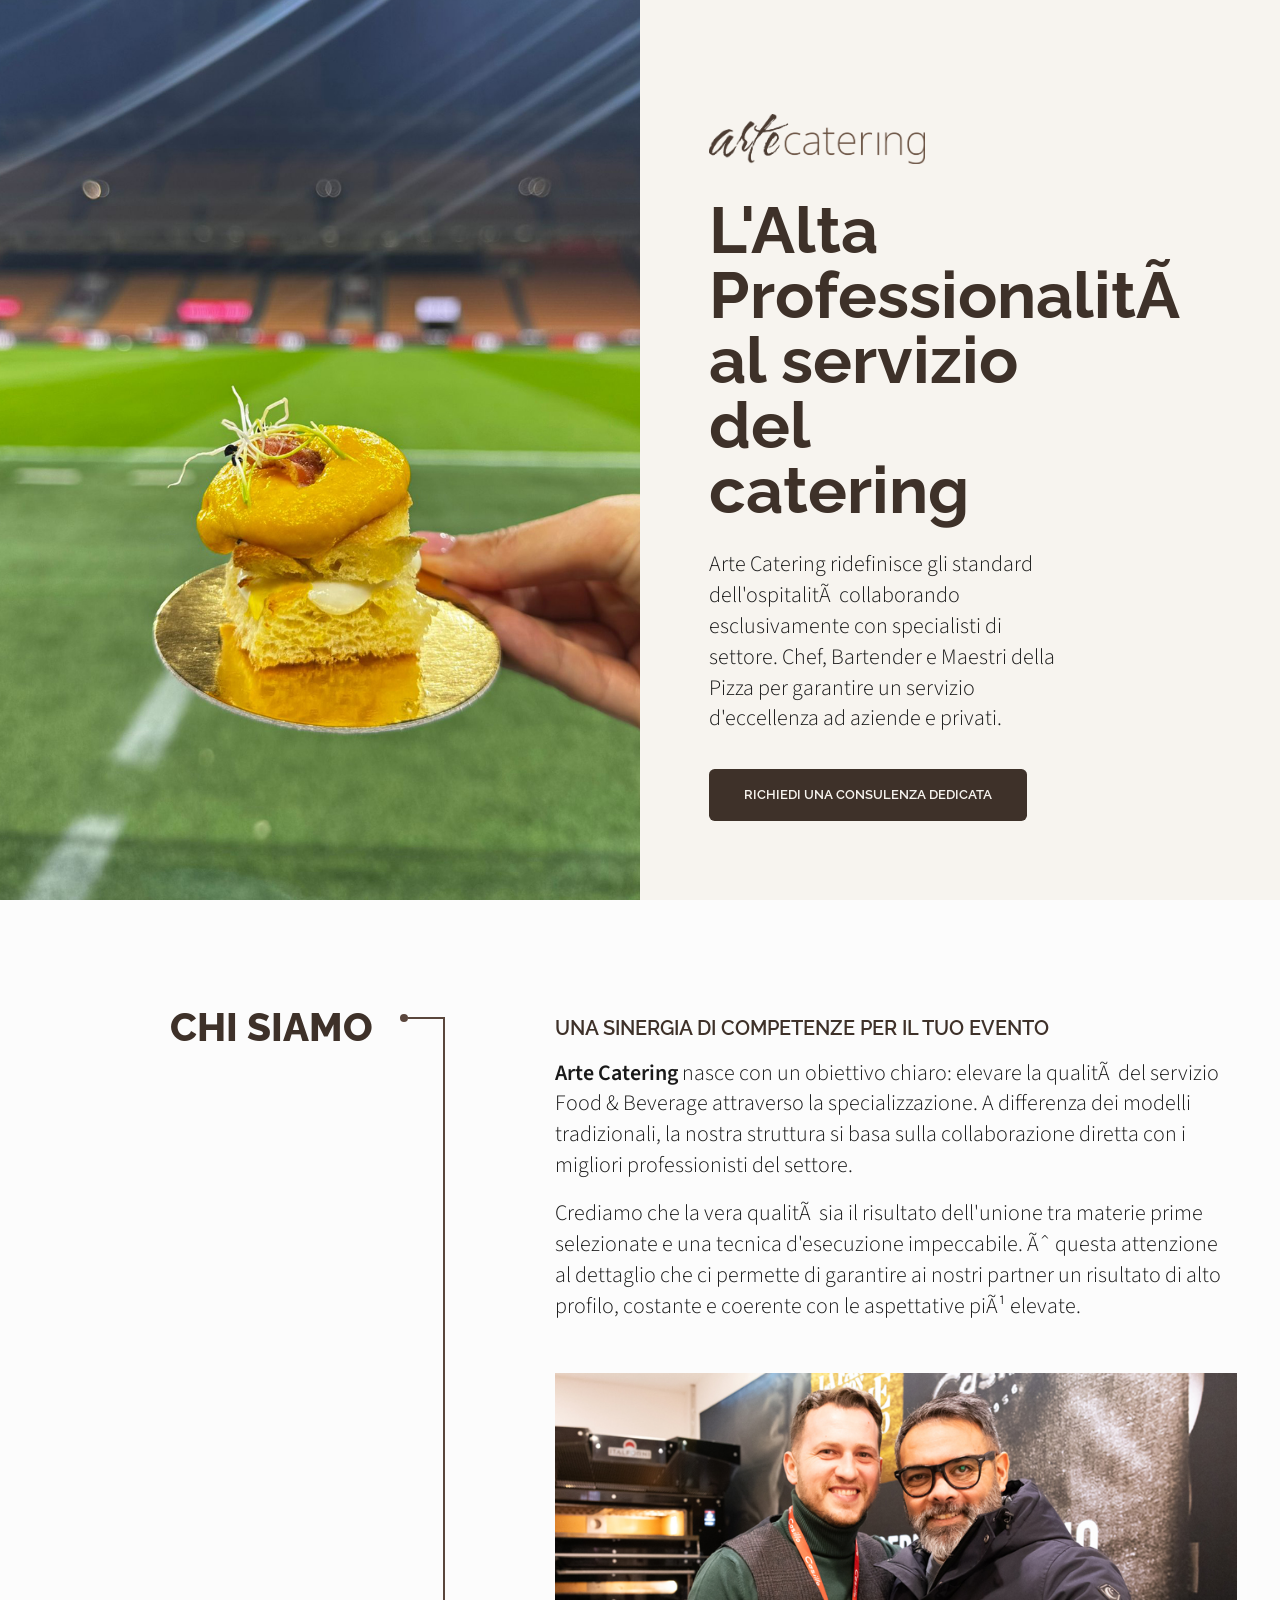
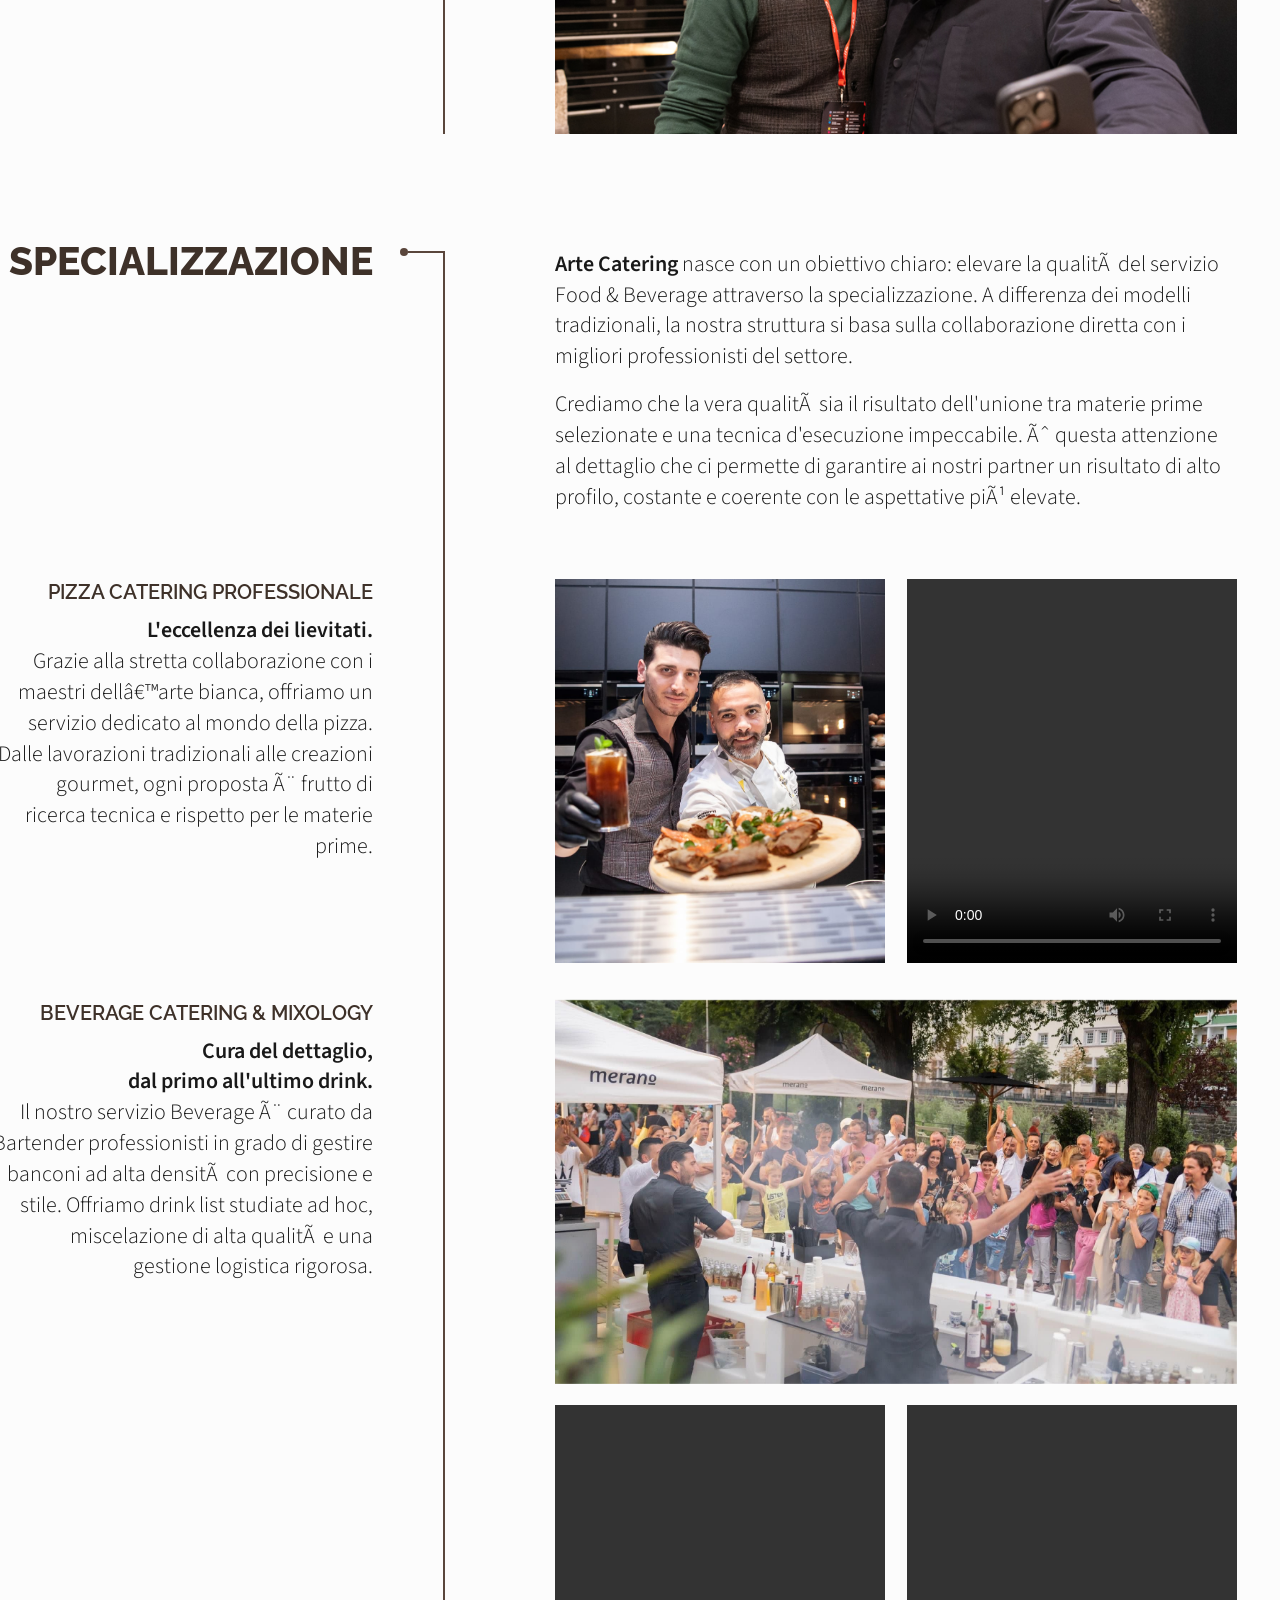
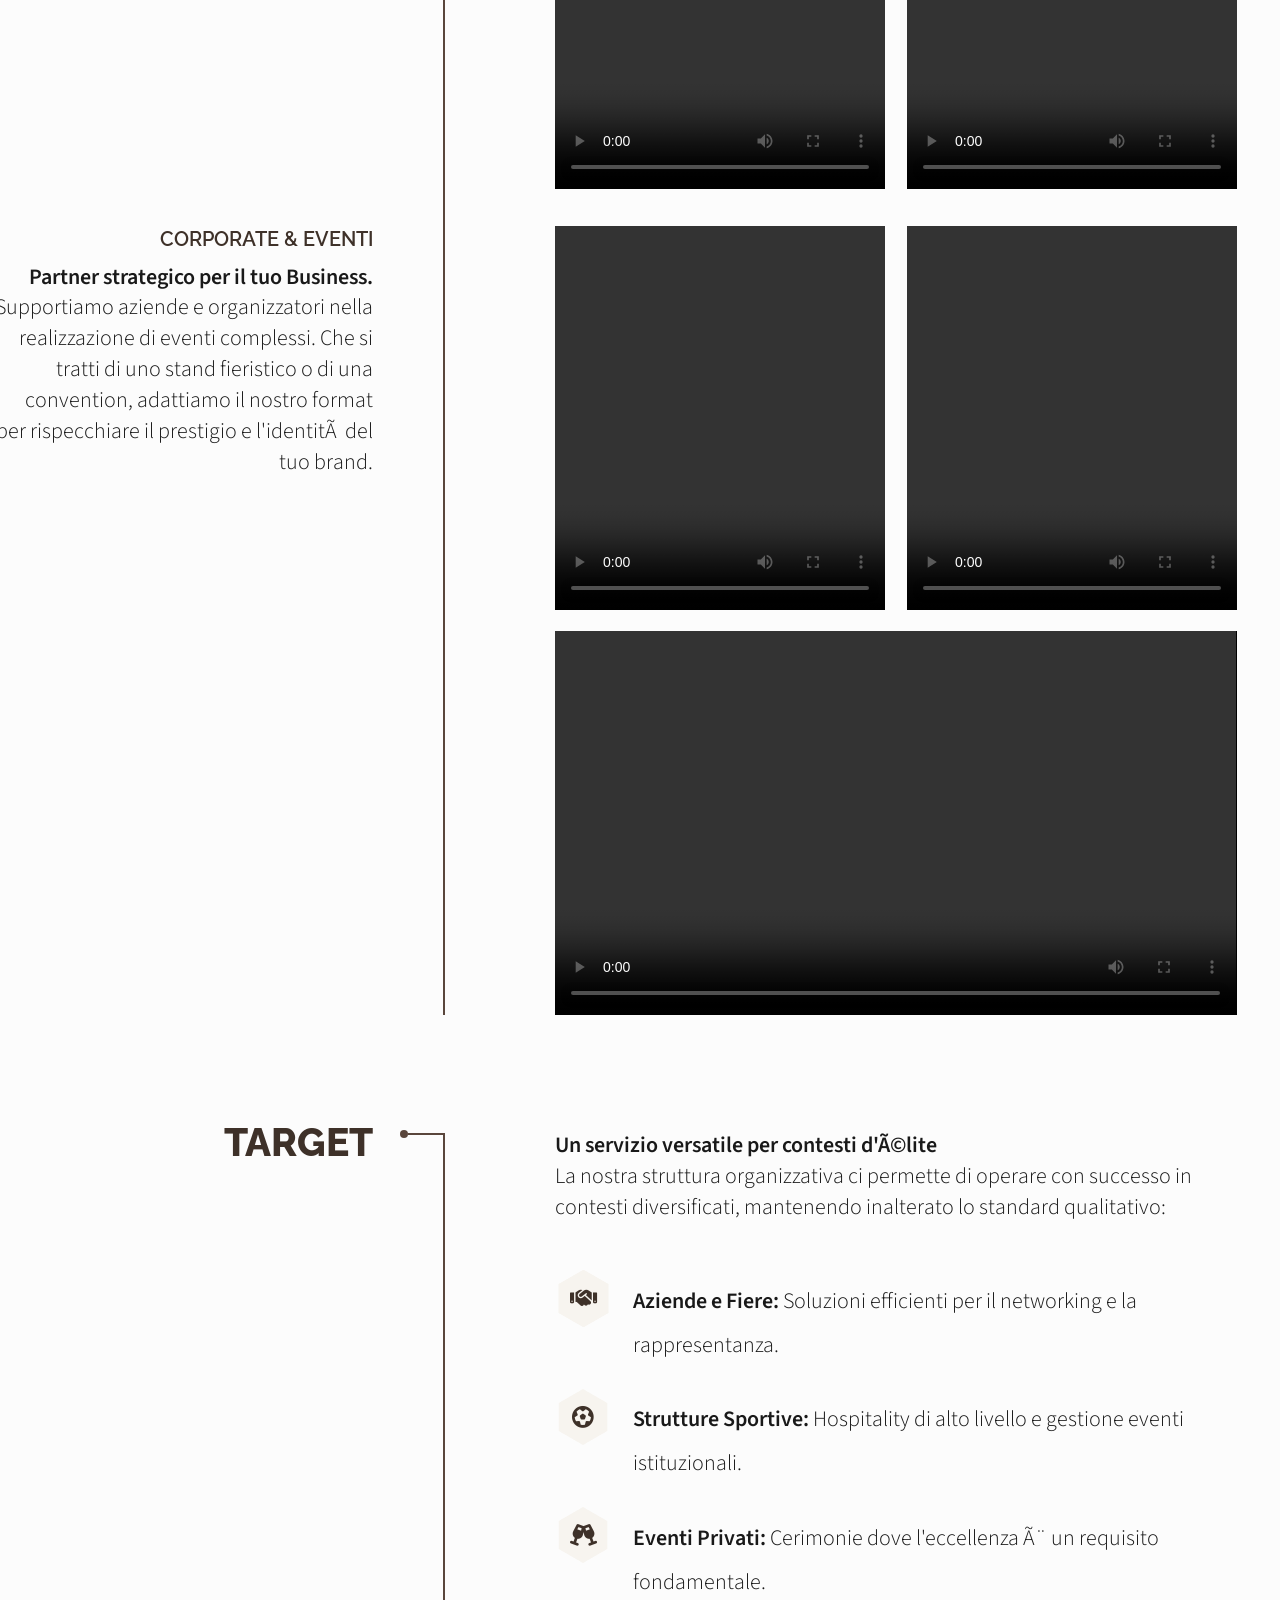
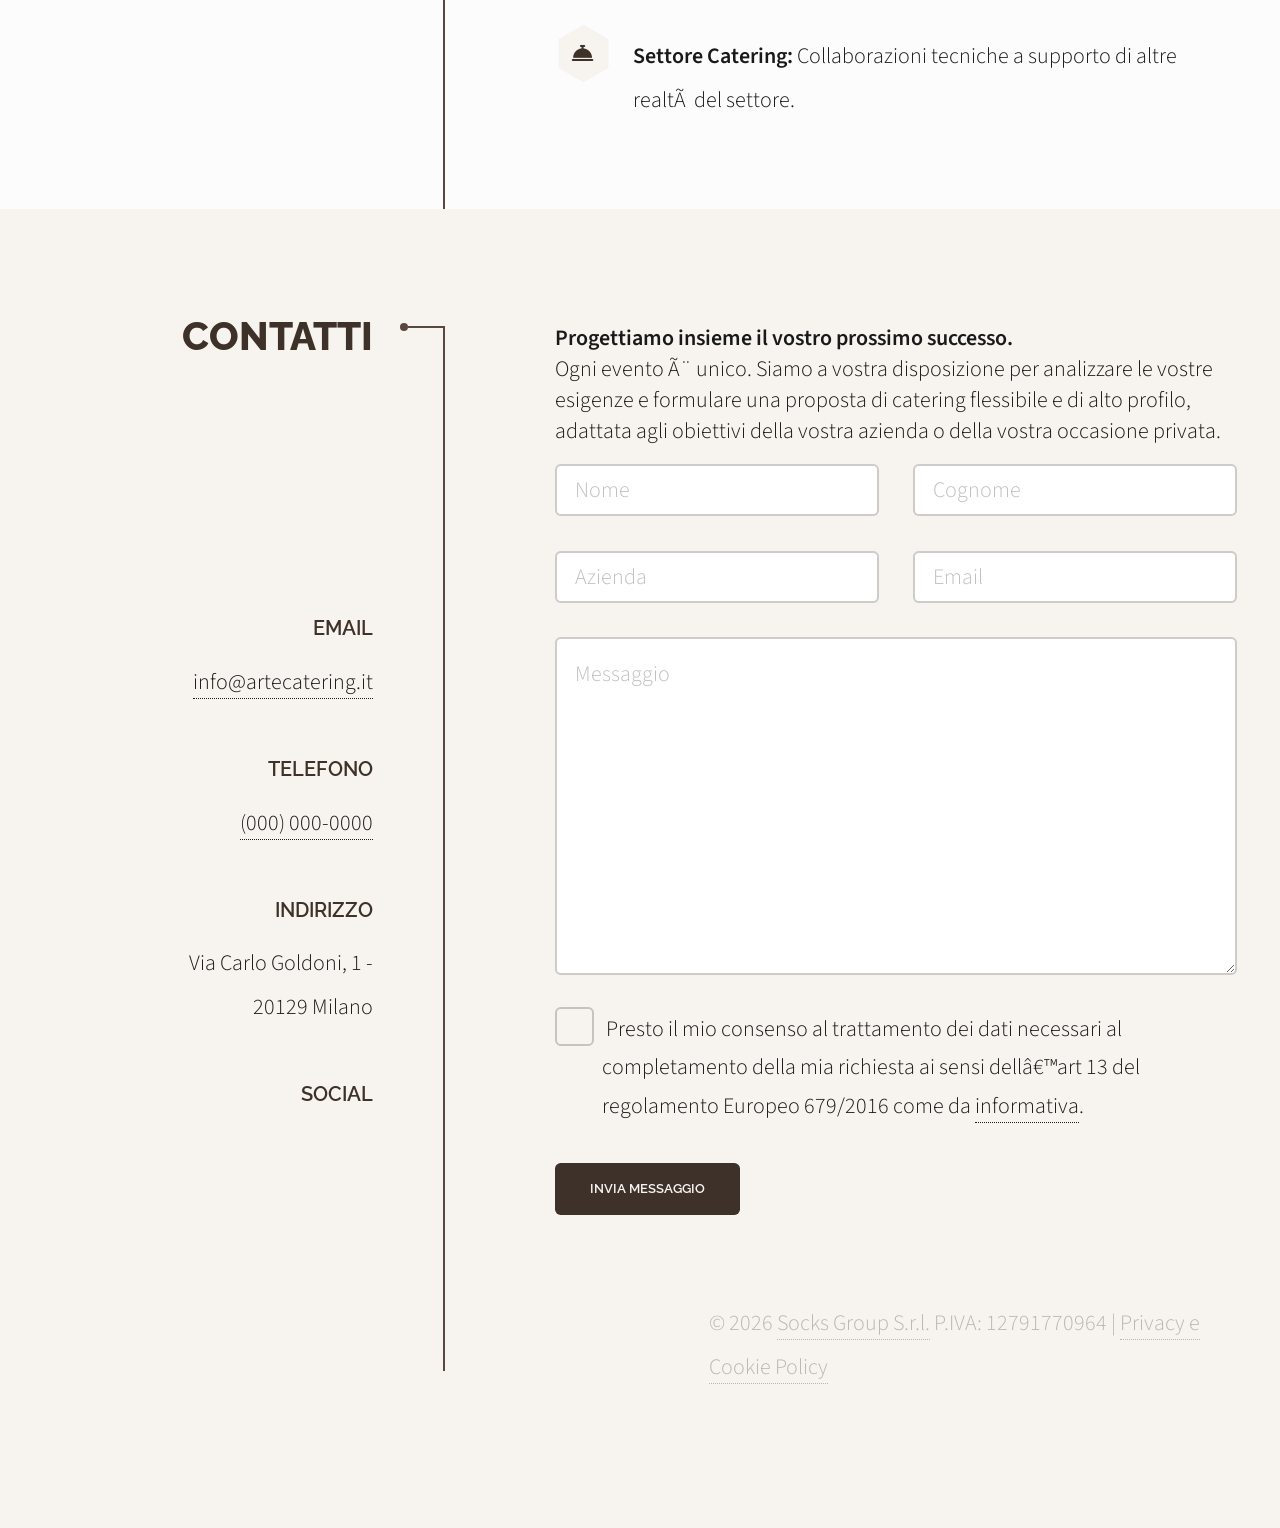
==== commit 62cccd35: "caricamento e sostituzione media + fix per inserimento video Co-authored-by: Copilot <copilot@github" ====
--- a/index.html
+++ b/index.html
@@ -19,17 +19,15 @@
 		<!-- Intro -->
 		<section class="intro" id="intro">
 			<header>
-				<img src="./images/artecatering_logo.png" alt="ARTEcatering Logo" />
+				<img src="./media/artecatering_logo.png" alt="ARTEcatering Logo" />
 				<h1>L'Alta Professionalità al servizio del catering</h1>
-				<p class="">Arte Catering ridefinisce gli standard dell'ospitalità collaborando esclusivamente con
-					specialisti di settore. Chef, Bartender e Maestri della Pizza per garantire un servizio d'eccellenza
-					ad aziende e privati.</p>
+				<p class="">Arte Catering ridefinisce gli standard dell'ospitalità collaborando esclusivamente con specialisti di settore. Chef, Bartender e Maestri della Pizza per garantire un servizio d'eccellenza ad aziende e privati.</p>
 				<ul class="actions">
 					<li><a href="#contact" class="button primary">Richiedi una consulenza dedicata</a></li>
 				</ul>
 			</header>
 			<div class="content">
-				<span class="image fill" data-position="center"><img src="images/pic01.jpg" alt="" /></span>
+				<span class="image fill" data-position="bottom"><img src="./media/hero.jpg" alt="" /></span>
 			</div>
 		</section>
 
@@ -40,13 +38,9 @@
 			</header>
 			<div class="content">
 				<h3>Una sinergia di competenze per il tuo evento</h3>
-				<p><strong>Arte Catering</strong> nasce con un obiettivo chiaro: elevare la qualità del servizio Food &
-					Beverage attraverso la specializzazione. A differenza dei modelli tradizionali, la nostra struttura
-					si basa sulla collaborazione diretta con i migliori professionisti del settore.</p>
-				<p>Crediamo che la vera qualità sia il risultato dell'unione tra materie prime selezionate e una tecnica
-					d'esecuzione impeccabile. È questa attenzione al dettaglio che ci permette di garantire ai nostri
-					partner un risultato di alto profilo, costante e coerente con le aspettative più elevate.</p>
-				<span class="image main"><img src="images/pic02.jpg" alt="" /></span>
+				<p><strong>Arte Catering</strong> nasce con un obiettivo chiaro: elevare la qualità del servizio Food & Beverage attraverso la specializzazione. A differenza dei modelli tradizionali, la nostra struttura si basa sulla collaborazione diretta con i migliori professionisti del settore.</p>
+				<p>Crediamo che la vera qualità sia il risultato dell'unione tra materie prime selezionate e una tecnica d'esecuzione impeccabile. È questa attenzione al dettaglio che ci permette di garantire ai nostri partner un risultato di alto profilo, costante e coerente con le aspettative più elevate.</p>
+				<span class="image main"><img src="./media/01.jpg" alt="" /></span>
 			</div>
 		</section>
 
@@ -60,7 +54,7 @@
 				<p>Crediamo che la vera qualità sia il risultato dell'unione tra materie prime selezionate e una tecnica d'esecuzione impeccabile. È questa attenzione al dettaglio che ci permette di garantire ai nostri partner un risultato di alto profilo, costante e coerente con le aspettative più elevate.</p>
 				
 
-				<!-- Subsection -->
+				<!-- Subsection Pizza -->
 				<section style="margin-top: 3rem;">
 					<header>
 						<h3>Pizza Catering Professionale</h3>
@@ -72,17 +66,13 @@
 					</header>
 					<div class="content">
 						<div class="gallery">
-							<a href="images/gallery/fulls/01.jpg" class="landscape"><img
-									src="images/gallery/thumbs/01.jpg" alt="" /></a>
-							<a href="images/gallery/fulls/02.jpg"><img src="images/gallery/thumbs/02.jpg" alt="" /></a>
-							<a href="images/gallery/fulls/03.jpg"><img src="images/gallery/thumbs/03.jpg" alt="" /></a>
-							<a href="images/gallery/fulls/04.jpg" class="landscape"><img
-									src="images/gallery/thumbs/04.jpg" alt="" /></a>
+							<a href="./media/02.jpg" class="portrait"><img src="./media/02.jpg" alt="" /></a>
+							<a href="./media/03.mov" class="portrait"></a>
 						</div>
 					</div>
 				</section>
 
-				<!-- Subsection -->
+				<!-- Subsection Beverage -->
 				<section>
 					<header>
 						<h3>Beverage Catering &amp; Mixology</h3>
@@ -94,15 +84,15 @@
 					</header>
 					<div class="content">
 						<div class="gallery">
-							<a href="images/gallery/fulls/05.jpg" class="landscape"><img
-									src="images/gallery/thumbs/05.jpg" alt="" /></a>
-							<a href="images/gallery/fulls/06.jpg"><img src="images/gallery/thumbs/06.jpg" alt="" /></a>
-							<a href="images/gallery/fulls/07.jpg"><img src="images/gallery/thumbs/07.jpg" alt="" /></a>
+							<a href="./media/04.jpg" class="landscape"><img
+									src="./media/04.jpg" alt="" /></a>
+							<a href="./media/05.mov" class="portrait"></a>
+							<a href="./media/06.mov" class="portrait"></a>
 						</div>
 					</div>
 				</section>
 
-				<!-- Subsection -->
+				<!-- Subsection Corporate -->
 				<section>
 					<header>
 						<h3>Corporate &amp; Eventi</h3>
@@ -114,12 +104,9 @@
 					</header>
 					<div class="content">
 						<div class="gallery">
-							<a href="images/gallery/fulls/08.jpg" class="portrait"><img
-									src="images/gallery/thumbs/08.jpg" alt="" /></a>
-							<a href="images/gallery/fulls/09.jpg" class="portrait"><img
-									src="images/gallery/thumbs/09.jpg" alt="" /></a>
-							<a href="images/gallery/fulls/10.jpg" class="landscape"><img
-									src="images/gallery/thumbs/10.jpg" alt="" /></a>
+							<a href="./media/07.mov" class="portrait"></a>
+							<a href="./media/08.mov" class="portrait"></a>
+							<a href="./media/09.mov" class="landscape"></a>
 						</div>
 					</div>
 				</section>
--- a/assets/css/main.css
+++ b/assets/css/main.css
@@ -1,4075 +1,4065 @@
-@import url("https://cdnjs.cloudflare.com/ajax/libs/font-awesome/6.5.2/css/all.min.css");
-@import url("https://fonts.googleapis.com/css?family=Source+Sans+Pro:300,600,700,300i,600i,700i|Raleway:600,800");
-
-/*
-	Paradigm Shift by HTML5 UP
-	html5up.net | @ajlkn
-	Free for personal and commercial use under the CCA 3.0 license (html5up.net/license)
-*/
-
-html, body, div, span, applet, object,
-iframe, h1, h2, h3, h4, h5, h6, p, blockquote,
-pre, a, abbr, acronym, address, big, cite,
-code, del, dfn, em, img, ins, kbd, q, s, samp,
-small, strike, strong, sub, sup, tt, var, b,
-u, i, center, dl, dt, dd, ol, ul, li, fieldset,
-form, label, legend, table, caption, tbody,
-tfoot, thead, tr, th, td, article, aside,
-canvas, details, embed, figure, figcaption,
-footer, header, hgroup, menu, nav, output, ruby,
-section, summary, time, mark, audio, video {
-	margin: 0;
-	padding: 0;
-	border: 0;
-	font-size: 100%;
-	font: inherit;
-	vertical-align: baseline;}
-
-article, aside, details, figcaption, figure,
-footer, header, hgroup, menu, nav, section {
-	display: block;}
-
-body {
-	line-height: 1;
-}
-
-ol, ul {
-	list-style: none;
-}
-
-blockquote, q {
-	quotes: none;
-}
-
-	blockquote:before, blockquote:after, q:before, q:after {
-		content: '';
-		content: none;
-	}
-
-table {
-	border-collapse: collapse;
-	border-spacing: 0;
-}
-
-body {
-	-webkit-text-size-adjust: none;
-}
-
-mark {
-	background-color: transparent;
-	color: inherit;
-}
-
-input::-moz-focus-inner {
-	border: 0;
-	padding: 0;
-}
-
-input, select, textarea {
-	-moz-appearance: none;
-	-webkit-appearance: none;
-	-ms-appearance: none;
-	appearance: none;
-}
-
-/* colors */
-
-.redtxt{
-	color: #BA1F26;
-}
-
-.blutxt{
-	color: #0197CA;
-}
-
-.yellotxt{
-	color: #E1CF2F;
-}
-
-.darkmrntxt{
-	color: rgb(62, 49, 41);
-}
-
-.litemrntxt{
-	color: rgb(62, 49, 41);
-}
-
-/* Basic */
-
-	@-ms-viewport {
-		width: device-width;
-	}
-
-	body {
-		-ms-overflow-style: scrollbar;
-	}
-
-	@media screen and (max-width: 480px) {
-
-		html, body {
-			min-width: 320px;
-		}
-
-	}
-
-	html {
-		box-sizing: border-box;
-	}
-
-	*, *:before, *:after {
-		box-sizing: inherit;
-	}
-
-	html {
-		/* overflow-x: hidden removed — causes Chrome scroll hitch */
-	}
-
-	body {
-		background: #f7f4ef;
-		/* overflow-x: hidden removed — causes Chrome scroll hitch */
-	}
-
-		body.is-preload *, body.is-preload *:before, body.is-preload *:after {
-			-moz-animation: none !important;
-			-webkit-animation: none !important;
-			-ms-animation: none !important;
-			animation: none !important;
-			-moz-transition: none !important;
-			-webkit-transition: none !important;
-			-ms-transition: none !important;
-			transition: none !important;
-		}
-
-/* Typography */
-
-	html {
-		font-size: 18pt;
-	}
-
-		@media screen and (max-width: 1920px) {
-
-			html {
-				font-size: 13pt;
-			}
-
-		}
-
-		@media screen and (max-width: 1152px) {
-
-			html {
-				font-size: 14pt;
-			}
-
-		}
-
-		@media screen and (max-width: 736px) {
-
-			html {
-				font-size: 12pt;
-			}
-
-		}
-
-		@media screen and (max-width: 480px) {
-
-			html {
-				font-size: 11pt;
-			}
-
-		}
-
-	body {
-		background-color: #f7f4ef;
-		color: #191919;
-	}
-
-	body, input, select, textarea {
-		color: #191919;
-		font-family: "Source Sans Pro", Helvetica, sans-serif;
-		font-size: 1.27rem;
-		font-weight: 300;
-		letter-spacing: normal;
-		line-height: 2;
-	}
-
-	a {
-		-moz-transition: border-bottom-color 0.25s ease-in-out;
-		-webkit-transition: border-bottom-color 0.25s ease-in-out;
-		-ms-transition: border-bottom-color 0.25s ease-in-out;
-		transition: border-bottom-color 0.25s ease-in-out;
-		text-decoration: none;
-		color: #191919;
-		border-bottom: dotted 1px;
-	}
-
-		a:hover {
-			text-decoration: none;
-			border-bottom-color: transparent;
-		}
-
-	strong {
-		font-weight: 600;
-	}
-
-	b {
-		font-weight: 800;
-	}
-	
-	em, i {
-		font-style: italic;
-	}
-
-	p {
-		line-height: 1.4;
-		margin: 0 0 2rem 0;
-	}
-
-	h1, h2, h3, h4, h5, h6 {
-		color: rgb(62, 49, 41);
-		font-family: "Raleway", Helvetica, sans-serif;
-		font-weight: 600;
-		letter-spacing: normal;
-		line-height: 1.4;
-		margin: 0 0 1.5rem 0;
-		text-transform: uppercase;
-	}
-
-		h1 a, h2 a, h3 a, h4 a, h5 a, h6 a {
-			color: inherit;
-			text-decoration: none;
-		}
-
-	h1 {
-		font-family: "Raleway", Helvetica, sans-serif;
-		font-size: 5rem;
-		font-weight: 700;
-		letter-spacing: normal;
-		line-height: 1.1;
-		margin: 0 0 1.5rem 0;
-		text-transform: none;
-	}
-
-	h2 {
-		font-size: 2.25rem;
-		font-weight: 800;
-		letter-spacing: normal;
-		margin: 0 0 2rem 0;
-	}
-
-	h3 {
-		font-size: 1.125rem;
-		color: rgb(62, 49, 41);
-	}
-
-	h4 {
-		font-size: 0.875rem;
-	}
-
-	h5 {
-		font-size: 0.75rem;
-	}
-
-	h6 {
-		font-size: 0.625rem;
-	}
-
-	@media screen and (max-width: 736px) {
-
-		h1 {
-			font-size: 4.5rem;
-			line-height: 1.1;
-		}
-
-		h2 {
-			font-size: 1.8rem;
-			line-height: 1.4;
-		}
-
-		h3 {
-			font-size: 1rem;
-		}
-
-		h4 {
-			font-size: 0.75rem;
-		}
-
-		h5 {
-			font-size: 0.675rem;
-		}
-
-	}
-
-	@media screen and (max-width: 360px) {
-
-		h1 {
-			font-size: 3.75rem;
-		}
-
-		h2 {
-			font-size: 1.55rem;
-		}
-
-		h3 {
-			font-size: 0.95rem;
-		}
-
-		h4 {
-			font-size: 0.675rem;
-		}
-
-		h5 {
-			font-size: 0.675rem;
-		}
-
-	}
-
-	sub {
-		font-size: 0.8rem;
-		position: relative;
-		top: 0.5rem;
-	}
-
-	sup {
-		font-size: 0.8rem;
-		position: relative;
-		top: -0.5rem;
-	}
-
-	blockquote {
-		border-left: solid 0.5rem rgba(62, 49, 41, 0.25);
-		font-style: italic;
-		margin: 0 0 2rem 0;
-		padding: 1rem 0 1rem 2rem;
-	}
-
-	code {
-		background: rgba(62, 49, 41, 0.1);
-		border-radius: 0.325rem;
-		font-family: "Courier New", monospace;
-		font-size: 0.9rem;
-		margin: 0 0.25rem;
-		padding: 0.25rem 0.65rem;
-	}
-
-	pre {
-		-webkit-overflow-scrolling: touch;
-		font-family: "Courier New", monospace;
-		font-size: 0.9rem;
-		margin: 0 0 2rem 0;
-		width: 100%;
-	}
-
-		pre code {
-			display: block;
-			line-height: 1.75;
-			padding: 1rem 1.5rem;
-			overflow-x: auto;
-		}
-
-	hr {
-		border: 0;
-		border-bottom: solid 2px rgba(62, 49, 41, 0.25);
-		margin: 3rem 0;
-	}
-
-		hr.major {
-			margin: 5rem 0;
-		}
-
-		@media screen and (max-width: 736px) {
-
-			hr.major {
-				margin: 3rem 0;
-			}
-
-		}
-
-/* Row */
-
-	.row {
-		display: flex;
-		flex-wrap: wrap;
-		box-sizing: border-box;
-		align-items: stretch;
-	}
-
-		.row > * {
-			box-sizing: border-box;
-		}
-
-		.row.gtr-uniform > * > :last-child {
-			margin-bottom: 0;
-		}
-
-		.row.aln-left {
-			justify-content: flex-start;
-		}
-
-		.row.aln-center {
-			justify-content: center;
-		}
-
-		.row.aln-right {
-			justify-content: flex-end;
-		}
-
-		.row.aln-top {
-			align-items: flex-start;
-		}
-
-		.row.aln-middle {
-			align-items: center;
-		}
-
-		.row.aln-bottom {
-			align-items: flex-end;
-		}
-
-		.row > .imp {
-			order: -1;
-		}
-
-		.row > .col-1 {
-			width: 8.33333%;
-		}
-
-		.row > .off-1 {
-			margin-left: 8.33333%;
-		}
-
-		.row > .col-2 {
-			width: 16.66667%;
-		}
-
-		.row > .off-2 {
-			margin-left: 16.66667%;
-		}
-
-		.row > .col-3 {
-			width: 25%;
-		}
-
-		.row > .off-3 {
-			margin-left: 25%;
-		}
-
-		.row > .col-4 {
-			width: 33.33333%;
-		}
-
-		.row > .off-4 {
-			margin-left: 33.33333%;
-		}
-
-		.row > .col-5 {
-			width: 41.66667%;
-		}
-
-		.row > .off-5 {
-			margin-left: 41.66667%;
-		}
-
-		.row > .col-6 {
-			width: 50%;
-		}
-
-		.row > .off-6 {
-			margin-left: 50%;
-		}
-
-		.row > .col-7 {
-			width: 58.33333%;
-		}
-
-		.row > .off-7 {
-			margin-left: 58.33333%;
-		}
-
-		.row > .col-8 {
-			width: 66.66667%;
-		}
-
-		.row > .off-8 {
-			margin-left: 66.66667%;
-		}
-
-		.row > .col-9 {
-			width: 75%;
-		}
-
-		.row > .off-9 {
-			margin-left: 75%;
-		}
-
-		.row > .col-10 {
-			width: 83.33333%;
-		}
-
-		.row > .off-10 {
-			margin-left: 83.33333%;
-		}
-
-		.row > .col-11 {
-			width: 91.66667%;
-		}
-
-		.row > .off-11 {
-			margin-left: 91.66667%;
-		}
-
-		.row > .col-12 {
-			width: 100%;
-		}
-
-		.row > .off-12 {
-			margin-left: 100%;
-		}
-
-		.row.gtr-0 {
-			margin-top: 0;
-			margin-left: 0rem;
-		}
-
-			.row.gtr-0 > * {
-				padding: 0 0 0 0rem;
-			}
-
-			.row.gtr-0.gtr-uniform {
-				margin-top: 0rem;
-			}
-
-				.row.gtr-0.gtr-uniform > * {
-					padding-top: 0rem;
-				}
-
-		.row.gtr-25 {
-			margin-top: 0;
-			margin-left: -0.5rem;
-		}
-
-			.row.gtr-25 > * {
-				padding: 0 0 0 0.5rem;
-			}
-
-			.row.gtr-25.gtr-uniform {
-				margin-top: -0.5rem;
-			}
-
-				.row.gtr-25.gtr-uniform > * {
-					padding-top: 0.5rem;
-				}
-
-		.row.gtr-50 {
-			margin-top: 0;
-			margin-left: -1rem;
-		}
-
-			.row.gtr-50 > * {
-				padding: 0 0 0 1rem;
-			}
-
-			.row.gtr-50.gtr-uniform {
-				margin-top: -1rem;
-			}
-
-				.row.gtr-50.gtr-uniform > * {
-					padding-top: 1rem;
-				}
-
-		.row {
-			margin-top: 0;
-			margin-left: -2rem;
-		}
-
-			.row > * {
-				padding: 0 0 0 2rem;
-			}
-
-			.row.gtr-uniform {
-				margin-top: -2rem;
-			}
-
-				.row.gtr-uniform > * {
-					padding-top: 2rem;
-				}
-
-		.row.gtr-150 {
-			margin-top: 0;
-			margin-left: -3rem;
-		}
-
-			.row.gtr-150 > * {
-				padding: 0 0 0 3rem;
-			}
-
-			.row.gtr-150.gtr-uniform {
-				margin-top: -3rem;
-			}
-
-				.row.gtr-150.gtr-uniform > * {
-					padding-top: 3rem;
-				}
-
-		.row.gtr-200 {
-			margin-top: 0;
-			margin-left: -4rem;
-		}
-
-			.row.gtr-200 > * {
-				padding: 0 0 0 4rem;
-			}
-
-			.row.gtr-200.gtr-uniform {
-				margin-top: -4rem;
-			}
-
-				.row.gtr-200.gtr-uniform > * {
-					padding-top: 4rem;
-				}
-
-		@media screen and (max-width: 1920px) {
-
-			.row {
-				display: flex;
-				flex-wrap: wrap;
-				box-sizing: border-box;
-				align-items: stretch;
-			}
-
-				.row > * {
-					box-sizing: border-box;
-				}
-
-				.row.gtr-uniform > * > :last-child {
-					margin-bottom: 0;
-				}
-
-				.row.aln-left {
-					justify-content: flex-start;
-				}
-
-				.row.aln-center {
-					justify-content: center;
-				}
-
-				.row.aln-right {
-					justify-content: flex-end;
-				}
-
-				.row.aln-top {
-					align-items: flex-start;
-				}
-
-				.row.aln-middle {
-					align-items: center;
-				}
-
-				.row.aln-bottom {
-					align-items: flex-end;
-				}
-
-				.row > .imp-xlarge {
-					order: -1;
-				}
-
-				.row > .col-1-xlarge {
-					width: 8.33333%;
-				}
-
-				.row > .off-1-xlarge {
-					margin-left: 8.33333%;
-				}
-
-				.row > .col-2-xlarge {
-					width: 16.66667%;
-				}
-
-				.row > .off-2-xlarge {
-					margin-left: 16.66667%;
-				}
-
-				.row > .col-3-xlarge {
-					width: 25%;
-				}
-
-				.row > .off-3-xlarge {
-					margin-left: 25%;
-				}
-
-				.row > .col-4-xlarge {
-					width: 33.33333%;
-				}
-
-				.row > .off-4-xlarge {
-					margin-left: 33.33333%;
-				}
-
-				.row > .col-5-xlarge {
-					width: 41.66667%;
-				}
-
-				.row > .off-5-xlarge {
-					margin-left: 41.66667%;
-				}
-
-				.row > .col-6-xlarge {
-					width: 50%;
-				}
-
-				.row > .off-6-xlarge {
-					margin-left: 50%;
-				}
-
-				.row > .col-7-xlarge {
-					width: 58.33333%;
-				}
-
-				.row > .off-7-xlarge {
-					margin-left: 58.33333%;
-				}
-
-				.row > .col-8-xlarge {
-					width: 66.66667%;
-				}
-
-				.row > .off-8-xlarge {
-					margin-left: 66.66667%;
-				}
-
-				.row > .col-9-xlarge {
-					width: 75%;
-				}
-
-				.row > .off-9-xlarge {
-					margin-left: 75%;
-				}
-
-				.row > .col-10-xlarge {
-					width: 83.33333%;
-				}
-
-				.row > .off-10-xlarge {
-					margin-left: 83.33333%;
-				}
-
-				.row > .col-11-xlarge {
-					width: 91.66667%;
-				}
-
-				.row > .off-11-xlarge {
-					margin-left: 91.66667%;
-				}
-
-				.row > .col-12-xlarge {
-					width: 100%;
-				}
-
-				.row > .off-12-xlarge {
-					margin-left: 100%;
-				}
-
-				.row.gtr-0 {
-					margin-top: 0;
-					margin-left: 0rem;
-				}
-
-					.row.gtr-0 > * {
-						padding: 0 0 0 0rem;
-					}
-
-					.row.gtr-0.gtr-uniform {
-						margin-top: 0rem;
-					}
-
-						.row.gtr-0.gtr-uniform > * {
-							padding-top: 0rem;
-						}
-
-				.row.gtr-25 {
-					margin-top: 0;
-					margin-left: -0.5rem;
-				}
-
-					.row.gtr-25 > * {
-						padding: 0 0 0 0.5rem;
-					}
-
-					.row.gtr-25.gtr-uniform {
-						margin-top: -0.5rem;
-					}
-
-						.row.gtr-25.gtr-uniform > * {
-							padding-top: 0.5rem;
-						}
-
-				.row.gtr-50 {
-					margin-top: 0;
-					margin-left: -1rem;
-				}
-
-					.row.gtr-50 > * {
-						padding: 0 0 0 1rem;
-					}
-
-					.row.gtr-50.gtr-uniform {
-						margin-top: -1rem;
-					}
-
-						.row.gtr-50.gtr-uniform > * {
-							padding-top: 1rem;
-						}
-
-				.row {
-					margin-top: 0;
-					margin-left: -2rem;
-				}
-
-					.row > * {
-						padding: 0 0 0 2rem;
-					}
-
-					.row.gtr-uniform {
-						margin-top: -2rem;
-					}
-
-						.row.gtr-uniform > * {
-							padding-top: 2rem;
-						}
-
-				.row.gtr-150 {
-					margin-top: 0;
-					margin-left: -3rem;
-				}
-
-					.row.gtr-150 > * {
-						padding: 0 0 0 3rem;
-					}
-
-					.row.gtr-150.gtr-uniform {
-						margin-top: -3rem;
-					}
-
-						.row.gtr-150.gtr-uniform > * {
-							padding-top: 3rem;
-						}
-
-				.row.gtr-200 {
-					margin-top: 0;
-					margin-left: -4rem;
-				}
-
-					.row.gtr-200 > * {
-						padding: 0 0 0 4rem;
-					}
-
-					.row.gtr-200.gtr-uniform {
-						margin-top: -4rem;
-					}
-
-						.row.gtr-200.gtr-uniform > * {
-							padding-top: 4rem;
-						}
-
-		}
-
-		@media screen and (max-width: 1280px) {
-
-			.row {
-				display: flex;
-				flex-wrap: wrap;
-				box-sizing: border-box;
-				align-items: stretch;
-			}
-
-				.row > * {
-					box-sizing: border-box;
-				}
-
-				.row.gtr-uniform > * > :last-child {
-					margin-bottom: 0;
-				}
-
-				.row.aln-left {
-					justify-content: flex-start;
-				}
-
-				.row.aln-center {
-					justify-content: center;
-				}
-
-				.row.aln-right {
-					justify-content: flex-end;
-				}
-
-				.row.aln-top {
-					align-items: flex-start;
-				}
-
-				.row.aln-middle {
-					align-items: center;
-				}
-
-				.row.aln-bottom {
-					align-items: flex-end;
-				}
-
-				.row > .imp-large {
-					order: -1;
-				}
-
-				.row > .col-1-large {
-					width: 8.33333%;
-				}
-
-				.row > .off-1-large {
-					margin-left: 8.33333%;
-				}
-
-				.row > .col-2-large {
-					width: 16.66667%;
-				}
-
-				.row > .off-2-large {
-					margin-left: 16.66667%;
-				}
-
-				.row > .col-3-large {
-					width: 25%;
-				}
-
-				.row > .off-3-large {
-					margin-left: 25%;
-				}
-
-				.row > .col-4-large {
-					width: 33.33333%;
-				}
-
-				.row > .off-4-large {
-					margin-left: 33.33333%;
-				}
-
-				.row > .col-5-large {
-					width: 41.66667%;
-				}
-
-				.row > .off-5-large {
-					margin-left: 41.66667%;
-				}
-
-				.row > .col-6-large {
-					width: 50%;
-				}
-
-				.row > .off-6-large {
-					margin-left: 50%;
-				}
-
-				.row > .col-7-large {
-					width: 58.33333%;
-				}
-
-				.row > .off-7-large {
-					margin-left: 58.33333%;
-				}
-
-				.row > .col-8-large {
-					width: 66.66667%;
-				}
-
-				.row > .off-8-large {
-					margin-left: 66.66667%;
-				}
-
-				.row > .col-9-large {
-					width: 75%;
-				}
-
-				.row > .off-9-large {
-					margin-left: 75%;
-				}
-
-				.row > .col-10-large {
-					width: 83.33333%;
-				}
-
-				.row > .off-10-large {
-					margin-left: 83.33333%;
-				}
-
-				.row > .col-11-large {
-					width: 91.66667%;
-				}
-
-				.row > .off-11-large {
-					margin-left: 91.66667%;
-				}
-
-				.row > .col-12-large {
-					width: 100%;
-				}
-
-				.row > .off-12-large {
-					margin-left: 100%;
-				}
-
-				.row.gtr-0 {
-					margin-top: 0;
-					margin-left: 0rem;
-				}
-
-					.row.gtr-0 > * {
-						padding: 0 0 0 0rem;
-					}
-
-					.row.gtr-0.gtr-uniform {
-						margin-top: 0rem;
-					}
-
-						.row.gtr-0.gtr-uniform > * {
-							padding-top: 0rem;
-						}
-
-				.row.gtr-25 {
-					margin-top: 0;
-					margin-left: -0.375rem;
-				}
-
-					.row.gtr-25 > * {
-						padding: 0 0 0 0.375rem;
-					}
-
-					.row.gtr-25.gtr-uniform {
-						margin-top: -0.375rem;
-					}
-
-						.row.gtr-25.gtr-uniform > * {
-							padding-top: 0.375rem;
-						}
-
-				.row.gtr-50 {
-					margin-top: 0;
-					margin-left: -0.75rem;
-				}
-
-					.row.gtr-50 > * {
-						padding: 0 0 0 0.75rem;
-					}
-
-					.row.gtr-50.gtr-uniform {
-						margin-top: -0.75rem;
-					}
-
-						.row.gtr-50.gtr-uniform > * {
-							padding-top: 0.75rem;
-						}
-
-				.row {
-					margin-top: 0;
-					margin-left: -1.5rem;
-				}
-
-					.row > * {
-						padding: 0 0 0 1.5rem;
-					}
-
-					.row.gtr-uniform {
-						margin-top: -1.5rem;
-					}
-
-						.row.gtr-uniform > * {
-							padding-top: 1.5rem;
-						}
-
-				.row.gtr-150 {
-					margin-top: 0;
-					margin-left: -2.25rem;
-				}
-
-					.row.gtr-150 > * {
-						padding: 0 0 0 2.25rem;
-					}
-
-					.row.gtr-150.gtr-uniform {
-						margin-top: -2.25rem;
-					}
-
-						.row.gtr-150.gtr-uniform > * {
-							padding-top: 2.25rem;
-						}
-
-				.row.gtr-200 {
-					margin-top: 0;
-					margin-left: -3rem;
-				}
-
-					.row.gtr-200 > * {
-						padding: 0 0 0 3rem;
-					}
-
-					.row.gtr-200.gtr-uniform {
-						margin-top: -3rem;
-					}
-
-						.row.gtr-200.gtr-uniform > * {
-							padding-top: 3rem;
-						}
-
-		}
-
-		@media screen and (max-width: 1152px) {
-
-			.row {
-				display: flex;
-				flex-wrap: wrap;
-				box-sizing: border-box;
-				align-items: stretch;
-			}
-
-				.row > * {
-					box-sizing: border-box;
-				}
-
-				.row.gtr-uniform > * > :last-child {
-					margin-bottom: 0;
-				}
-
-				.row.aln-left {
-					justify-content: flex-start;
-				}
-
-				.row.aln-center {
-					justify-content: center;
-				}
-
-				.row.aln-right {
-					justify-content: flex-end;
-				}
-
-				.row.aln-top {
-					align-items: flex-start;
-				}
-
-				.row.aln-middle {
-					align-items: center;
-				}
-
-				.row.aln-bottom {
-					align-items: flex-end;
-				}
-
-				.row > .imp-medium {
-					order: -1;
-				}
-
-				.row > .col-1-medium {
-					width: 8.33333%;
-				}
-
-				.row > .off-1-medium {
-					margin-left: 8.33333%;
-				}
-
-				.row > .col-2-medium {
-					width: 16.66667%;
-				}
-
-				.row > .off-2-medium {
-					margin-left: 16.66667%;
-				}
-
-				.row > .col-3-medium {
-					width: 25%;
-				}
-
-				.row > .off-3-medium {
-					margin-left: 25%;
-				}
-
-				.row > .col-4-medium {
-					width: 33.33333%;
-				}
-
-				.row > .off-4-medium {
-					margin-left: 33.33333%;
-				}
-
-				.row > .col-5-medium {
-					width: 41.66667%;
-				}
-
-				.row > .off-5-medium {
-					margin-left: 41.66667%;
-				}
-
-				.row > .col-6-medium {
-					width: 50%;
-				}
-
-				.row > .off-6-medium {
-					margin-left: 50%;
-				}
-
-				.row > .col-7-medium {
-					width: 58.33333%;
-				}
-
-				.row > .off-7-medium {
-					margin-left: 58.33333%;
-				}
-
-				.row > .col-8-medium {
-					width: 66.66667%;
-				}
-
-				.row > .off-8-medium {
-					margin-left: 66.66667%;
-				}
-
-				.row > .col-9-medium {
-					width: 75%;
-				}
-
-				.row > .off-9-medium {
-					margin-left: 75%;
-				}
-
-				.row > .col-10-medium {
-					width: 83.33333%;
-				}
-
-				.row > .off-10-medium {
-					margin-left: 83.33333%;
-				}
-
-				.row > .col-11-medium {
-					width: 91.66667%;
-				}
-
-				.row > .off-11-medium {
-					margin-left: 91.66667%;
-				}
-
-				.row > .col-12-medium {
-					width: 100%;
-				}
-
-				.row > .off-12-medium {
-					margin-left: 100%;
-				}
-
-				.row.gtr-0 {
-					margin-top: 0;
-					margin-left: 0rem;
-				}
-
-					.row.gtr-0 > * {
-						padding: 0 0 0 0rem;
-					}
-
-					.row.gtr-0.gtr-uniform {
-						margin-top: 0rem;
-					}
-
-						.row.gtr-0.gtr-uniform > * {
-							padding-top: 0rem;
-						}
-
-				.row.gtr-25 {
-					margin-top: 0;
-					margin-left: -0.375rem;
-				}
-
-					.row.gtr-25 > * {
-						padding: 0 0 0 0.375rem;
-					}
-
-					.row.gtr-25.gtr-uniform {
-						margin-top: -0.375rem;
-					}
-
-						.row.gtr-25.gtr-uniform > * {
-							padding-top: 0.375rem;
-						}
-
-				.row.gtr-50 {
-					margin-top: 0;
-					margin-left: -0.75rem;
-				}
-
-					.row.gtr-50 > * {
-						padding: 0 0 0 0.75rem;
-					}
-
-					.row.gtr-50.gtr-uniform {
-						margin-top: -0.75rem;
-					}
-
-						.row.gtr-50.gtr-uniform > * {
-							padding-top: 0.75rem;
-						}
-
-				.row {
-					margin-top: 0;
-					margin-left: -1.5rem;
-				}
-
-					.row > * {
-						padding: 0 0 0 1.5rem;
-					}
-
-					.row.gtr-uniform {
-						margin-top: -1.5rem;
-					}
-
-						.row.gtr-uniform > * {
-							padding-top: 1.5rem;
-						}
-
-				.row.gtr-150 {
-					margin-top: 0;
-					margin-left: -2.25rem;
-				}
-
-					.row.gtr-150 > * {
-						padding: 0 0 0 2.25rem;
-					}
-
-					.row.gtr-150.gtr-uniform {
-						margin-top: -2.25rem;
-					}
-
-						.row.gtr-150.gtr-uniform > * {
-							padding-top: 2.25rem;
-						}
-
-				.row.gtr-200 {
-					margin-top: 0;
-					margin-left: -3rem;
-				}
-
-					.row.gtr-200 > * {
-						padding: 0 0 0 3rem;
-					}
-
-					.row.gtr-200.gtr-uniform {
-						margin-top: -3rem;
-					}
-
-						.row.gtr-200.gtr-uniform > * {
-							padding-top: 3rem;
-						}
-
-		}
-
-		@media screen and (max-width: 736px) {
-
-			.row {
-				display: flex;
-				flex-wrap: wrap;
-				box-sizing: border-box;
-				align-items: stretch;
-			}
-
-				.row > * {
-					box-sizing: border-box;
-				}
-
-				.row.gtr-uniform > * > :last-child {
-					margin-bottom: 0;
-				}
-
-				.row.aln-left {
-					justify-content: flex-start;
-				}
-
-				.row.aln-center {
-					justify-content: center;
-				}
-
-				.row.aln-right {
-					justify-content: flex-end;
-				}
-
-				.row.aln-top {
-					align-items: flex-start;
-				}
-
-				.row.aln-middle {
-					align-items: center;
-				}
-
-				.row.aln-bottom {
-					align-items: flex-end;
-				}
-
-				.row > .imp-small {
-					order: -1;
-				}
-
-				.row > .col-1-small {
-					width: 8.33333%;
-				}
-
-				.row > .off-1-small {
-					margin-left: 8.33333%;
-				}
-
-				.row > .col-2-small {
-					width: 16.66667%;
-				}
-
-				.row > .off-2-small {
-					margin-left: 16.66667%;
-				}
-
-				.row > .col-3-small {
-					width: 25%;
-				}
-
-				.row > .off-3-small {
-					margin-left: 25%;
-				}
-
-				.row > .col-4-small {
-					width: 33.33333%;
-				}
-
-				.row > .off-4-small {
-					margin-left: 33.33333%;
-				}
-
-				.row > .col-5-small {
-					width: 41.66667%;
-				}
-
-				.row > .off-5-small {
-					margin-left: 41.66667%;
-				}
-
-				.row > .col-6-small {
-					width: 50%;
-				}
-
-				.row > .off-6-small {
-					margin-left: 50%;
-				}
-
-				.row > .col-7-small {
-					width: 58.33333%;
-				}
-
-				.row > .off-7-small {
-					margin-left: 58.33333%;
-				}
-
-				.row > .col-8-small {
-					width: 66.66667%;
-				}
-
-				.row > .off-8-small {
-					margin-left: 66.66667%;
-				}
-
-				.row > .col-9-small {
-					width: 75%;
-				}
-
-				.row > .off-9-small {
-					margin-left: 75%;
-				}
-
-				.row > .col-10-small {
-					width: 83.33333%;
-				}
-
-				.row > .off-10-small {
-					margin-left: 83.33333%;
-				}
-
-				.row > .col-11-small {
-					width: 91.66667%;
-				}
-
-				.row > .off-11-small {
-					margin-left: 91.66667%;
-				}
-
-				.row > .col-12-small {
-					width: 100%;
-				}
-
-				.row > .off-12-small {
-					margin-left: 100%;
-				}
-
-				.row.gtr-0 {
-					margin-top: 0;
-					margin-left: 0rem;
-				}
-
-					.row.gtr-0 > * {
-						padding: 0 0 0 0rem;
-					}
-
-					.row.gtr-0.gtr-uniform {
-						margin-top: 0rem;
-					}
-
-						.row.gtr-0.gtr-uniform > * {
-							padding-top: 0rem;
-						}
-
-				.row.gtr-25 {
-					margin-top: 0;
-					margin-left: -0.3125rem;
-				}
-
-					.row.gtr-25 > * {
-						padding: 0 0 0 0.3125rem;
-					}
-
-					.row.gtr-25.gtr-uniform {
-						margin-top: -0.3125rem;
-					}
-
-						.row.gtr-25.gtr-uniform > * {
-							padding-top: 0.3125rem;
-						}
-
-				.row.gtr-50 {
-					margin-top: 0;
-					margin-left: -0.625rem;
-				}
-
-					.row.gtr-50 > * {
-						padding: 0 0 0 0.625rem;
-					}
-
-					.row.gtr-50.gtr-uniform {
-						margin-top: -0.625rem;
-					}
-
-						.row.gtr-50.gtr-uniform > * {
-							padding-top: 0.625rem;
-						}
-
-				.row {
-					margin-top: 0;
-					margin-left: -1.25rem;
-				}
-
-					.row > * {
-						padding: 0 0 0 1.25rem;
-					}
-
-					.row.gtr-uniform {
-						margin-top: -1.25rem;
-					}
-
-						.row.gtr-uniform > * {
-							padding-top: 1.25rem;
-						}
-
-				.row.gtr-150 {
-					margin-top: 0;
-					margin-left: -1.875rem;
-				}
-
-					.row.gtr-150 > * {
-						padding: 0 0 0 1.875rem;
-					}
-
-					.row.gtr-150.gtr-uniform {
-						margin-top: -1.875rem;
-					}
-
-						.row.gtr-150.gtr-uniform > * {
-							padding-top: 1.875rem;
-						}
-
-				.row.gtr-200 {
-					margin-top: 0;
-					margin-left: -2.5rem;
-				}
-
-					.row.gtr-200 > * {
-						padding: 0 0 0 2.5rem;
-					}
-
-					.row.gtr-200.gtr-uniform {
-						margin-top: -2.5rem;
-					}
-
-						.row.gtr-200.gtr-uniform > * {
-							padding-top: 2.5rem;
-						}
-
-		}
-
-		@media screen and (max-width: 480px) {
-
-			.row {
-				display: flex;
-				flex-wrap: wrap;
-				box-sizing: border-box;
-				align-items: stretch;
-			}
-
-				.row > * {
-					box-sizing: border-box;
-				}
-
-				.row.gtr-uniform > * > :last-child {
-					margin-bottom: 0;
-				}
-
-				.row.aln-left {
-					justify-content: flex-start;
-				}
-
-				.row.aln-center {
-					justify-content: center;
-				}
-
-				.row.aln-right {
-					justify-content: flex-end;
-				}
-
-				.row.aln-top {
-					align-items: flex-start;
-				}
-
-				.row.aln-middle {
-					align-items: center;
-				}
-
-				.row.aln-bottom {
-					align-items: flex-end;
-				}
-
-				.row > .imp-xsmall {
-					order: -1;
-				}
-
-				.row > .col-1-xsmall {
-					width: 8.33333%;
-				}
-
-				.row > .off-1-xsmall {
-					margin-left: 8.33333%;
-				}
-
-				.row > .col-2-xsmall {
-					width: 16.66667%;
-				}
-
-				.row > .off-2-xsmall {
-					margin-left: 16.66667%;
-				}
-
-				.row > .col-3-xsmall {
-					width: 25%;
-				}
-
-				.row > .off-3-xsmall {
-					margin-left: 25%;
-				}
-
-				.row > .col-4-xsmall {
-					width: 33.33333%;
-				}
-
-				.row > .off-4-xsmall {
-					margin-left: 33.33333%;
-				}
-
-				.row > .col-5-xsmall {
-					width: 41.66667%;
-				}
-
-				.row > .off-5-xsmall {
-					margin-left: 41.66667%;
-				}
-
-				.row > .col-6-xsmall {
-					width: 50%;
-				}
-
-				.row > .off-6-xsmall {
-					margin-left: 50%;
-				}
-
-				.row > .col-7-xsmall {
-					width: 58.33333%;
-				}
-
-				.row > .off-7-xsmall {
-					margin-left: 58.33333%;
-				}
-
-				.row > .col-8-xsmall {
-					width: 66.66667%;
-				}
-
-				.row > .off-8-xsmall {
-					margin-left: 66.66667%;
-				}
-
-				.row > .col-9-xsmall {
-					width: 75%;
-				}
-
-				.row > .off-9-xsmall {
-					margin-left: 75%;
-				}
-
-				.row > .col-10-xsmall {
-					width: 83.33333%;
-				}
-
-				.row > .off-10-xsmall {
-					margin-left: 83.33333%;
-				}
-
-				.row > .col-11-xsmall {
-					width: 91.66667%;
-				}
-
-				.row > .off-11-xsmall {
-					margin-left: 91.66667%;
-				}
-
-				.row > .col-12-xsmall {
-					width: 100%;
-				}
-
-				.row > .off-12-xsmall {
-					margin-left: 100%;
-				}
-
-				.row.gtr-0 {
-					margin-top: 0;
-					margin-left: 0rem;
-				}
-
-					.row.gtr-0 > * {
-						padding: 0 0 0 0rem;
-					}
-
-					.row.gtr-0.gtr-uniform {
-						margin-top: 0rem;
-					}
-
-						.row.gtr-0.gtr-uniform > * {
-							padding-top: 0rem;
-						}
-
-				.row.gtr-25 {
-					margin-top: 0;
-					margin-left: -0.3125rem;
-				}
-
-					.row.gtr-25 > * {
-						padding: 0 0 0 0.3125rem;
-					}
-
-					.row.gtr-25.gtr-uniform {
-						margin-top: -0.3125rem;
-					}
-
-						.row.gtr-25.gtr-uniform > * {
-							padding-top: 0.3125rem;
-						}
-
-				.row.gtr-50 {
-					margin-top: 0;
-					margin-left: -0.625rem;
-				}
-
-					.row.gtr-50 > * {
-						padding: 0 0 0 0.625rem;
-					}
-
-					.row.gtr-50.gtr-uniform {
-						margin-top: -0.625rem;
-					}
-
-						.row.gtr-50.gtr-uniform > * {
-							padding-top: 0.625rem;
-						}
-
-				.row {
-					margin-top: 0;
-					margin-left: -1.25rem;
-				}
-
-					.row > * {
-						padding: 0 0 0 1.25rem;
-					}
-
-					.row.gtr-uniform {
-						margin-top: -1.25rem;
-					}
-
-						.row.gtr-uniform > * {
-							padding-top: 1.25rem;
-						}
-
-				.row.gtr-150 {
-					margin-top: 0;
-					margin-left: -1.875rem;
-				}
-
-					.row.gtr-150 > * {
-						padding: 0 0 0 1.875rem;
-					}
-
-					.row.gtr-150.gtr-uniform {
-						margin-top: -1.875rem;
-					}
-
-						.row.gtr-150.gtr-uniform > * {
-							padding-top: 1.875rem;
-						}
-
-				.row.gtr-200 {
-					margin-top: 0;
-					margin-left: -2.5rem;
-				}
-
-					.row.gtr-200 > * {
-						padding: 0 0 0 2.5rem;
-					}
-
-					.row.gtr-200.gtr-uniform {
-						margin-top: -2.5rem;
-					}
-
-						.row.gtr-200.gtr-uniform > * {
-							padding-top: 2.5rem;
-						}
-
-		}
-
-/* Box */
-
-	.box {
-		border: solid 2px rgba(62, 49, 41, 0.25);
-		border-radius: 0.325rem;
-		margin-bottom: 2rem;
-		padding: 1.5rem;
-	}
-
-		.box > :last-child {
-			margin-bottom: 0;
-		}
-
-		.box.alt {
-			border: 0;
-			border-radius: 0;
-			padding: 0;
-		}
-
-/* Button */
-
-	input[type="submit"],
-	input[type="reset"],
-	input[type="button"],
-	button,
-	.button {
-		-moz-appearance: none;
-		-webkit-appearance: none;
-		-ms-appearance: none;
-		appearance: none;
-		-moz-transition: background-color 0.25s ease-in-out, box-shadow 0.25s ease-in-out, color 0.25s ease-in-out;
-		-webkit-transition: background-color 0.25s ease-in-out, box-shadow 0.25s ease-in-out, color 0.25s ease-in-out;
-		-ms-transition: background-color 0.25s ease-in-out, box-shadow 0.25s ease-in-out, color 0.25s ease-in-out;
-		transition: background-color 0.25s ease-in-out, box-shadow 0.25s ease-in-out, color 0.25s ease-in-out;
-		background-color: transparent;
-		border-radius: 0.325rem;
-		border: 0;
-		box-shadow: inset 0 0 0 2px rgba(62, 49, 41, 0.4);
-		color: rgb(62, 49, 41) !important;
-		cursor: pointer;
-		display: inline-block;
-		font-family: "Raleway", Helvetica, sans-serif;
-		font-size: 0.76rem;
-		font-weight: 600;
-		height: 3rem;
-		letter-spacing: normal;
-		line-height: 3rem;
-		padding: 0 2rem;
-		text-align: center;
-		text-decoration: none;
-		text-transform: uppercase;
-		white-space: nowrap;
-	}
-
-		input[type="submit"]:hover,
-		input[type="reset"]:hover,
-		input[type="button"]:hover,
-		button:hover,
-		.button:hover {
-			box-shadow: inset 0 0 0 2px rgb(86, 71, 60);
-			color: rgb(70, 55, 46) !important;
-		}
-
-		input[type="submit"]:active,
-		input[type="reset"]:active,
-		input[type="button"]:active,
-		button:active,
-		.button:active {
-			background-color: rgba(62, 49, 41, 0.2);
-			box-shadow: inset 0 0 0 2px rgb(62, 49, 41);
-			color: rgb(70, 55, 46) !important;
-		}
-
-		input[type="submit"].small,
-		input[type="reset"].small,
-		input[type="button"].small,
-		button.small,
-		.button.small {
-			font-size: 0.63rem;
-			height: 2.25rem;
-			line-height: 2.25rem;
-			padding: 0 1.25rem;
-		}
-
-		input[type="submit"].large,
-		input[type="reset"].large,
-		input[type="button"].large,
-		button.large,
-		.button.large {
-			font-size: 0.89rem;
-			height: 3.2625rem;
-			line-height: 3.2625rem;
-			padding: 0 3.25rem;
-		}
-
-		input[type="submit"].wide,
-		input[type="reset"].wide,
-		input[type="button"].wide,
-		button.wide,
-		.button.wide {
-			min-width: 13rem;
-		}
-
-		input[type="submit"].icon:before,
-		input[type="reset"].icon:before,
-		input[type="button"].icon:before,
-		button.icon:before,
-		.button.icon:before {
-			margin-right: 0.5rem;
-		}
-
-		input[type="submit"].fit,
-		input[type="reset"].fit,
-		input[type="button"].fit,
-		button.fit,
-		.button.fit {
-			width: 100%;
-		}
-
-		input[type="submit"].disabled, input[type="submit"]:disabled,
-		input[type="reset"].disabled,
-		input[type="reset"]:disabled,
-		input[type="button"].disabled,
-		input[type="button"]:disabled,
-		button.disabled,
-		button:disabled,
-		.button.disabled,
-		.button:disabled {
-			pointer-events: none;
-			opacity: 0.25;
-		}
-
-		input[type="submit"].primary,
-		input[type="reset"].primary,
-		input[type="button"].primary,
-		button.primary,
-		.button.primary {
-			background-color: rgb(62, 49, 41);
-			box-shadow: none;
-			color: #f7f4ef !important;
-		}
-
-			input[type="submit"].primary:hover,
-			input[type="reset"].primary:hover,
-			input[type="button"].primary:hover,
-			button.primary:hover,
-			.button.primary:hover {
-				background-color: rgb(70, 55, 46);
-			}
-
-			input[type="submit"].primary:active,
-			input[type="reset"].primary:active,
-			input[type="button"].primary:active,
-			button.primary:active,
-			.button.primary:active {
-				background-color: rgb(70, 55, 46);
-			}
-
-		@media screen and (max-width: 736px) {
-
-			input[type="submit"],
-			input[type="reset"],
-			input[type="button"],
-			button,
-			.button {
-				font-size: 0.89rem;
-				height: 3.3rem;
-				line-height: 3.3rem;
-			}
-
-				input[type="submit"].large,
-				input[type="reset"].large,
-				input[type="button"].large,
-				button.large,
-				.button.large {
-					font-size: 1.02rem;
-					height: 3.75rem;
-					line-height: 3.75rem;
-				}
-
-				input[type="submit"].small,
-				input[type="reset"].small,
-				input[type="button"].small,
-				button.small,
-				.button.small {
-					font-size: 0.76rem;
-					height: 3rem;
-					line-height: 3rem;
-				}
-
-		}
-
-/* Form */
-
-	form {
-		margin: 0 0 2rem 0;
-	}
-
-		form > :last-child {
-			margin-bottom: 0;
-		}
-
-		form > .fields {
-			display: -moz-flex;
-			display: -webkit-flex;
-			display: -ms-flex;
-			display: flex;
-			-moz-flex-wrap: wrap;
-			-webkit-flex-wrap: wrap;
-			-ms-flex-wrap: wrap;
-			flex-wrap: wrap;
-			margin: -2rem 0 2rem -2rem;
-			width: calc(100% + 4rem);
-		}
-
-			form > .fields > .field {
-				-moz-flex-grow: 0;
-				-webkit-flex-grow: 0;
-				-ms-flex-grow: 0;
-				flex-grow: 0;
-				-moz-flex-shrink: 0;
-				-webkit-flex-shrink: 0;
-				-ms-flex-shrink: 0;
-				flex-shrink: 0;
-				padding: 2rem 0 0 2rem;
-				width: calc(100% - 2rem);
-			}
-
-				form > .fields > .field > :last-child {
-					margin-bottom: 0;
-				}
-
-				form > .fields > .field.half {
-					width: calc(50% - 1rem);
-				}
-
-				form > .fields > .field.third {
-					width: calc(100%/3 - 0.66667rem);
-				}
-
-				form > .fields > .field.quarter {
-					width: calc(25% - 0.5rem);
-				}
-
-		@media screen and (max-width: 480px) {
-
-			form > .fields {
-				margin: -1.5rem 0 2rem -1.5rem;
-				width: calc(100% + 3rem);
-			}
-
-				form > .fields > .field {
-					padding: 1.5rem 0 0 1.5rem;
-					width: calc(100% - 1.5rem);
-				}
-
-					form > .fields > .field.half {
-						width: calc(100% - 1.5rem);
-					}
-
-					form > .fields > .field.third {
-						width: calc(100% - 1.5rem);
-					}
-
-					form > .fields > .field.quarter {
-						width: calc(100% - 1.5rem);
-					}
-
-		}
-
-	input[type="text"],
-	input[type="password"],
-	input[type="email"],
-	input[type="tel"],
-	input[type="search"],
-	input[type="url"],
-	select,
-	textarea {
-		-moz-appearance: none;
-		-webkit-appearance: none;
-		-ms-appearance: none;
-		appearance: none;
-		border-radius: 0.325rem;
-		border: solid 2px rgba(62, 49, 41, 0.25);
-		color: inherit;
-		display: block;
-		outline: 0;
-		padding: 0 1rem;
-		text-decoration: none;
-		width: 100%;
-	}
-
-		input[type="text"]:invalid,
-		input[type="password"]:invalid,
-		input[type="email"]:invalid,
-		input[type="tel"]:invalid,
-		input[type="search"]:invalid,
-		input[type="url"]:invalid,
-		select:invalid,
-		textarea:invalid {
-			box-shadow: none;
-		}
-
-		input[type="text"]:focus,
-		input[type="password"]:focus,
-		input[type="email"]:focus,
-		input[type="tel"]:focus,
-		input[type="search"]:focus,
-		input[type="url"]:focus,
-		select:focus,
-		textarea:focus {
-			border-color: #2ee4bb;
-		}
-
-	label {
-		color: #191919;
-		display: block;
-		font-family: "Raleway", Helvetica, sans-serif;
-		font-size: 0.95rem;
-		font-weight: 600;
-		letter-spacing: normal;
-		line-height: 1.75;
-		margin: 0 0 1rem 0;
-		text-transform: uppercase;
-	}
-
-	input[type="text"],
-	input[type="password"],
-	input[type="email"],
-	input[type="tel"],
-	input[type="search"],
-	input[type="url"] {
-		height: 3rem;
-	}
-
-	select {
-		background-image: url("data:image/svg+xml;charset=utf8,%3Csvg xmlns='http://www.w3.org/2000/svg' width='40' height='40' preserveAspectRatio='none' viewBox='0 0 40 40'%3E%3Cpath d='M9.4,12.3l10.4,10.4l10.4-10.4c0.2-0.2,0.5-0.4,0.9-0.4c0.3,0,0.6,0.1,0.9,0.4l3.3,3.3c0.2,0.2,0.4,0.5,0.4,0.9 c0,0.4-0.1,0.6-0.4,0.9L20.7,31.9c-0.2,0.2-0.5,0.4-0.9,0.4c-0.3,0-0.6-0.1-0.9-0.4L4.3,17.3c-0.2-0.2-0.4-0.5-0.4-0.9 c0-0.4,0.1-0.6,0.4-0.9l3.3-3.3c0.2-0.2,0.5-0.4,0.9-0.4S9.1,12.1,9.4,12.3z' fill='rgba(62, 49, 41, 0.25)' /%3E%3C/svg%3E");
-		background-position: calc(100% - 1rem) center;
-		background-repeat: no-repeat;
-		background-size: 1.25rem;
-		height: 3rem;
-		padding-right: 3rem;
-		text-overflow: ellipsis;
-	}
-
-		select option {
-			background-color: #ffffff;
-			color: #191919;
-		}
-
-		select:focus::-ms-value {
-			background-color: transparent;
-		}
-
-		select::-ms-expand {
-			display: none;
-		}
-
-	textarea {
-		padding: 0.75rem 1rem;
-	}
-
-	input[type="checkbox"],
-	input[type="radio"] {
-		-moz-appearance: none;
-		-webkit-appearance: none;
-		-ms-appearance: none;
-		appearance: none;
-		display: block;
-		float: left;
-		margin-right: -2rem;
-		opacity: 0;
-		width: 1rem;
-		z-index: -1;
-	}
-
-		input[type="checkbox"] + label,
-		input[type="radio"] + label {
-			text-decoration: none;
-			color: #191919;
-			cursor: pointer;
-			display: inline-block;
-			font-family: "Source Sans Pro", Helvetica, sans-serif;
-			font-size: 1.27rem;
-			font-weight: 300;
-			letter-spacing: normal;
-			padding-left: 2.675rem;
-			padding-right: 0.875rem;
-			position: relative;
-			text-transform: none;
-		}
-
-			input[type="checkbox"] + label:before,
-			input[type="radio"] + label:before {
-				-moz-osx-font-smoothing: grayscale;
-				-webkit-font-smoothing: antialiased;
-				display: inline-block;
-				font-style: normal;
-				font-variant: normal;
-				text-rendering: auto;
-				line-height: 1;
-				text-transform: none !important;
-				font-family: 'Font Awesome 5 Free';
-				font-weight: 900;
-			}
-
-			input[type="checkbox"] + label:before,
-			input[type="radio"] + label:before {
-				border-radius: 0.325rem;
-				border: solid 2px rgba(62, 49, 41, 0.25);
-				content: '';
-				display: inline-block;
-				font-size: 0.8rem;
-				height: 2.25rem;
-				left: 0;
-				line-height: 2.25rem;
-				position: absolute;
-				text-align: center;
-				top: -0.15rem;
-				width: 2.25rem;
-			}
-
-		input[type="checkbox"]:checked + label:before,
-		input[type="radio"]:checked + label:before {
-			content: '\f00c';
-			background-color: rgb(62, 49, 41);
-			border-color: rgb(62, 49, 41);
-			color: #ffffff;
-		}
-
-		input[type="checkbox"]:focus + label:before,
-		input[type="radio"]:focus + label:before {
-			border-color: rgb(62, 49, 41);
-			box-shadow: 0 0 0 1px rgb(62, 49, 41);
-		}
-
-	input[type="checkbox"] + label:before {
-		border-radius: 0.325rem;
-	}
-
-	input[type="radio"] + label:before {
-		border-radius: 100%;
-	}
-
-	::-webkit-input-placeholder {
-		opacity: 1.0;
-		color: rgba(0, 0, 0, 0.25) !important;
-	}
-
-	:-moz-placeholder {
-		opacity: 1.0;
-		color: rgba(0, 0, 0, 0.25) !important;
-	}
-
-	::-moz-placeholder {
-		opacity: 1.0;
-		color: rgba(0, 0, 0, 0.25) !important;
-	}
-
-	:-ms-input-placeholder {
-		opacity: 1.0;
-		color: rgba(0, 0, 0, 0.25) !important;
-	}
-
-	@media screen and (max-width: 736px) {
-
-		label {
-			font-size: 0.86rem;
-		}
-
-		input[type="checkbox"] + label,
-		input[type="radio"] + label {
-			font-size: 1.27rem;
-		}
-
-	}
-
-	@media screen and (max-width: 360px) {
-
-		label {
-			font-size: 0.86rem;
-		}
-
-		input[type="checkbox"] + label,
-		input[type="radio"] + label {
-			font-size: 1.27rem;
-		}
-
-	}
-
-/* Icon */
-
-	.icon {
-		text-decoration: none;
-		border-bottom: none;
-		position: relative;
-	}
-
-		.icon:before {
-			-moz-osx-font-smoothing: grayscale;
-			-webkit-font-smoothing: antialiased;
-			display: inline-block;
-			font-style: normal;
-			font-variant: normal;
-			text-rendering: auto;
-			line-height: 1;
-			text-transform: none !important;
-			font-family: 'Font Awesome 6 Free';
-			font-weight: 400;
-		}
-
-		.icon > .label {
-			display: none;
-		}
-
-		.icon.solid:before {
-			font-weight: 900;
-		}
-
-		.icon.brands:before {
-			font-family: 'Font Awesome 6 Brands';
-		}
-
-/* Image */
-
-	.image {
-		border: 0;
-		display: inline-block;
-		position: relative;
-	}
-
-		.image img {
-			display: block;
-		}
-
-		.image[data-position] img {
-			-moz-object-fit: cover;
-			-webkit-object-fit: cover;
-			-ms-object-fit: cover;
-			object-fit: cover;
-			display: block;
-			position: absolute;
-			top: 0;
-			left: 0;
-			width: 100%;
-			height: 100%;
-		}
-
-		.image[data-position="top left"] img {
-			-moz-object-position: top left;
-			-webkit-object-position: top left;
-			-ms-object-position: top left;
-			object-position: top left;
-		}
-
-		.image[data-position="top"] img {
-			-moz-object-position: top;
-			-webkit-object-position: top;
-			-ms-object-position: top;
-			object-position: top;
-		}
-
-		.image[data-position="top right"] img {
-			-moz-object-position: top right;
-			-webkit-object-position: top right;
-			-ms-object-position: top right;
-			object-position: top right;
-		}
-
-		.image[data-position="right"] img {
-			-moz-object-position: right;
-			-webkit-object-position: right;
-			-ms-object-position: right;
-			object-position: right;
-		}
-
-		.image[data-position="bottom right"] img {
-			-moz-object-position: bottom right;
-			-webkit-object-position: bottom right;
-			-ms-object-position: bottom right;
-			object-position: bottom right;
-		}
-
-		.image[data-position="bottom"] img {
-			-moz-object-position: bottom;
-			-webkit-object-position: bottom;
-			-ms-object-position: bottom;
-			object-position: bottom;
-		}
-
-		.image[data-position="bottom left"] img {
-			-moz-object-position: bottom left;
-			-webkit-object-position: bottom left;
-			-ms-object-position: bottom left;
-			object-position: bottom left;
-		}
-
-		.image[data-position="left"] img {
-			-moz-object-position: left;
-			-webkit-object-position: left;
-			-ms-object-position: left;
-			object-position: left;
-		}
-
-		.image[data-position="center"] img {
-			-moz-object-position: center;
-			-webkit-object-position: center;
-			-ms-object-position: center;
-			object-position: center;
-		}
-
-		.image[data-position="25% 25%"] img {
-			-moz-object-position: 25% 25%;
-			-webkit-object-position: 25% 25%;
-			-ms-object-position: 25% 25%;
-			object-position: 25% 25%;
-		}
-
-		.image[data-position="75% 25%"] img {
-			-moz-object-position: 75% 25%;
-			-webkit-object-position: 75% 25%;
-			-ms-object-position: 75% 25%;
-			object-position: 75% 25%;
-		}
-
-		.image[data-position="75% 75%"] img {
-			-moz-object-position: 75% 75%;
-			-webkit-object-position: 75% 75%;
-			-ms-object-position: 75% 75%;
-			object-position: 75% 75%;
-		}
-
-		.image[data-position="25% 75%"] img {
-			-moz-object-position: 25% 75%;
-			-webkit-object-position: 25% 75%;
-			-ms-object-position: 25% 75%;
-			object-position: 25% 75%;
-		}
-
-		.image.left, .image.right {
-			max-width: 40%;
-		}
-
-			.image.left img, .image.right img {
-				width: 100%;
-			}
-
-		.image.left {
-			float: left;
-			margin: 0 2rem 2rem 0;
-			top: 0.25rem;
-		}
-
-		.image.right {
-			float: right;
-			margin: 0 0 2rem 2rem;
-			top: 0.25rem;
-		}
-
-		.image.fit {
-			display: block;
-			margin: 0 0 2rem 0;
-			width: 100%;
-		}
-
-			.image.fit img {
-				width: 100%;
-			}
-
-		.image.main {
-			display: block;
-			margin: 3rem 0;
-			width: 100%;
-		}
-
-			.image.main img {
-				width: 100%;
-			}
-
-			.image.main:first-child {
-				margin-top: 0;
-			}
-
-		.image.fill {
-			height: 100%;
-			left: 0;
-			position: absolute;
-			top: 0;
-			width: 100%;
-		}
-
-			.image.fill img {
-				height: 100%;
-				left: 0;
-				position: absolute;
-				top: 0;
-				width: 100%;
-			}
-
-/* List */
-
-	ol {
-		list-style: decimal;
-		margin: 0 0 2rem 0;
-		padding-left: 1.25rem;
-	}
-
-		ol li {
-			padding-left: 0.25rem;
-		}
-
-	ul {
-		list-style: disc;
-		margin: 0 0 2rem 0;
-		padding-left: 1rem;
-	}
-
-		ul li {
-			padding-left: 0.325rem;
-		}
-
-		ul.alt {
-			list-style: none;
-			padding-left: 0;
-		}
-
-			ul.alt > li {
-				border-top: solid 1px rgba(62, 49, 41, 0.25);
-				padding: 0.75rem 0;
-			}
-
-				ul.alt > li:first-child {
-					border-top: 0;
-					padding-top: 0;
-				}
-
-				ul.alt > li:last-child {
-					padding-bottom: 0;
-				}
-
-		ul.items {
-			list-style: none;
-			padding-left: 0;
-		}
-
-			ul.items > li {
-				padding-left: 0;
-				margin: 0 0 3rem 0;
-			}
-
-				ul.items > li > h3 {
-					margin: 0 0 1rem 0;
-				}
-
-				ul.items > li > :last-child {
-					margin-bottom: 0;
-				}
-
-				ul.items > li:last-child {
-					margin-bottom: 0;
-				}
-
-		@media screen and (max-width: 736px) {
-
-			ul.items > li {
-				margin: 0 0 2rem 0;
-			}
-
-		}
-
-	dl {
-		margin: 0 0 2rem 0;
-	}
-
-		dl dt {
-			display: block;
-			font-weight: 600;
-			margin: 0 0 1rem 0;
-		}
-
-		dl dd {
-			margin-left: 1.5rem;
-		}
-
-/* Actions */
-
-	ul.actions {
-		display: -moz-flex;
-		display: -webkit-flex;
-		display: -ms-flex;
-		display: flex;
-		cursor: default;
-		list-style: none;
-		margin-left: -1rem;
-		padding-left: 0;
-	}
-
-		ul.actions li {
-			padding: 0 0 0 1rem;
-			vertical-align: middle;
-		}
-
-		ul.actions.special {
-			-moz-justify-content: center;
-			-webkit-justify-content: center;
-			-ms-justify-content: center;
-			justify-content: center;
-			width: 100%;
-			margin-left: 0;
-		}
-
-			ul.actions.special li:first-child {
-				padding-left: 0;
-			}
-
-		ul.actions.stacked {
-			-moz-flex-direction: column;
-			-webkit-flex-direction: column;
-			-ms-flex-direction: column;
-			flex-direction: column;
-			margin-left: 0;
-		}
-
-			ul.actions.stacked li {
-				padding: 1.3rem 0 0 0;
-			}
-
-				ul.actions.stacked li:first-child {
-					padding-top: 0;
-				}
-
-		ul.actions.fit {
-			width: calc(100% + 1rem);
-		}
-
-			ul.actions.fit li {
-				-moz-flex-grow: 1;
-				-webkit-flex-grow: 1;
-				-ms-flex-grow: 1;
-				flex-grow: 1;
-				-moz-flex-shrink: 1;
-				-webkit-flex-shrink: 1;
-				-ms-flex-shrink: 1;
-				flex-shrink: 1;
-				width: 100%;
-			}
-
-				ul.actions.fit li > * {
-					width: 100%;
-				}
-
-			ul.actions.fit.stacked {
-				width: 100%;
-			}
-
-		@media screen and (max-width: 480px) {
-
-			ul.actions:not(.fixed) {
-				-moz-flex-direction: column;
-				-webkit-flex-direction: column;
-				-ms-flex-direction: column;
-				flex-direction: column;
-				margin-left: 0;
-				width: 100% !important;
-			}
-
-				ul.actions:not(.fixed) li {
-					-moz-flex-grow: 1;
-					-webkit-flex-grow: 1;
-					-ms-flex-grow: 1;
-					flex-grow: 1;
-					-moz-flex-shrink: 1;
-					-webkit-flex-shrink: 1;
-					-ms-flex-shrink: 1;
-					flex-shrink: 1;
-					padding: 1rem 0 0 0;
-					text-align: center;
-					width: 100%;
-				}
-
-					ul.actions:not(.fixed) li > * {
-						width: 100%;
-					}
-
-					ul.actions:not(.fixed) li:first-child {
-						padding-top: 0;
-					}
-
-					ul.actions:not(.fixed) li input[type="submit"],
-					ul.actions:not(.fixed) li input[type="reset"],
-					ul.actions:not(.fixed) li input[type="button"],
-					ul.actions:not(.fixed) li button,
-					ul.actions:not(.fixed) li .button {
-						width: 100%;
-					}
-
-						ul.actions:not(.fixed) li input[type="submit"].icon:before,
-						ul.actions:not(.fixed) li input[type="reset"].icon:before,
-						ul.actions:not(.fixed) li input[type="button"].icon:before,
-						ul.actions:not(.fixed) li button.icon:before,
-						ul.actions:not(.fixed) li .button.icon:before {
-							margin-left: -0.5rem;
-						}
-
-		}
-
-/* Icons */
-
-	ul.icons {
-		cursor: default;
-		list-style: none;
-		padding-left: 0;
-	}
-
-		ul.icons li {
-			display: inline-block;
-		}
-
-			ul.icons li:last-child {
-				padding-right: 0;
-			}
-
-			ul.icons li .icon {
-				-moz-transition: background-color 0.25s ease-in-out;
-				-webkit-transition: background-color 0.25s ease-in-out;
-				-ms-transition: background-color 0.25s ease-in-out;
-				transition: background-color 0.25s ease-in-out;
-				width: 2.25rem;
-				height: 2.25rem;
-				text-align: center;
-				line-height: 2.25rem;
-				border-radius: 2.25rem;
-				display: inline-block;
-			}
-
-				ul.icons li .icon:before {
-					font-size: 1.25rem;
-				}
-
-				ul.icons li .icon:hover {
-					background-color: rgba(62, 49, 41, 0.1);
-				}
-
-/* Table */
-
-	.table-wrapper {
-		-webkit-overflow-scrolling: touch;
-		overflow-x: auto;
-	}
-
-	table {
-		margin: 0 0 2rem 0;
-		width: 100%;
-	}
-
-		table tbody tr {
-			border: solid 1px rgba(62, 49, 41, 0.25);
-			border-left: 0;
-			border-right: 0;
-		}
-
-			table tbody tr:nth-child(2n + 1) {
-				background-color: rgba(62, 49, 41, 0.1);
-			}
-
-		table td {
-			padding: 0.75rem 0.75rem;
-		}
-
-		table th {
-			color: #191919;
-			font-size: 0.9rem;
-			font-weight: 600;
-			padding: 0 0.75rem 0.75rem 0.75rem;
-			text-align: left;
-		}
-
-		table thead {
-			border-bottom: solid 2px rgba(62, 49, 41, 0.25);
-		}
-
-		table tfoot {
-			border-top: solid 2px rgba(62, 49, 41, 0.25);
-		}
-
-		table.alt {
-			border-collapse: separate;
-		}
-
-			table.alt tbody tr td {
-				border: solid 1px rgba(62, 49, 41, 0.25);
-				border-left-width: 0;
-				border-top-width: 0;
-			}
-
-				table.alt tbody tr td:first-child {
-					border-left-width: 1px;
-				}
-
-			table.alt tbody tr:first-child td {
-				border-top-width: 1px;
-			}
-
-			table.alt thead {
-				border-bottom: 0;
-			}
-
-			table.alt tfoot {
-				border-top: 0;
-			}
-
-/* Arrow */
-
-	a.arrow {
-		border-bottom: 0;
-		display: inline-block;
-		height: 4rem;
-		position: relative;
-		width: 6rem;
-	}
-
-		a.arrow .label {
-			display: none;
-		}
-
-		a.arrow:before {
-			background-image: url("data:image/svg+xml;charset=utf8,%3Csvg xmlns='http://www.w3.org/2000/svg' x='0px' y='0px' viewBox='0 0 512 512'%3E%3Cpath d='M442.53,346.28L293.65,495.16c-0.33,0.33-0.7,0.62-1.05,0.94c-9.16,9.77-22.15,15.9-36.6,15.9 c-14.44,0-27.43-6.13-36.59-15.88c-0.35-0.33-0.72-0.62-1.06-0.96L69.47,346.28c-19.62-19.62-19.62-51.44,0-71.05 c19.62-19.62,51.43-19.62,71.06,0l65.23,65.23V50.24C205.76,22.5,228.25,0,256,0s50.24,22.5,50.24,50.24v290.21l65.23-65.23 c19.62-19.62,51.43-19.62,71.05,0C462.15,294.84,462.15,326.66,442.53,346.28z' fill='%236A5648' /%3E%3C/svg%3E");
-			background-position: center;
-			background-repeat: no-repeat;
-			background-size: contain;
-			content: '';
-			display: inline-block;
-			height: 100%;
-			position: relative;
-			width: 3rem;
-		}
-
-/* Gallery */
-
-	@-moz-keyframes gallery-modal-spinner {
-		0% {
-			-moz-transform: rotate(0deg);
-			-webkit-transform: rotate(0deg);
-			-ms-transform: rotate(0deg);
-			transform: rotate(0deg);
-		}
-
-		100% {
-			-moz-transform: rotate(360deg);
-			-webkit-transform: rotate(360deg);
-			-ms-transform: rotate(360deg);
-			transform: rotate(360deg);
-		}
-	}
-
-	@-webkit-keyframes gallery-modal-spinner {
-		0% {
-			-moz-transform: rotate(0deg);
-			-webkit-transform: rotate(0deg);
-			-ms-transform: rotate(0deg);
-			transform: rotate(0deg);
-		}
-
-		100% {
-			-moz-transform: rotate(360deg);
-			-webkit-transform: rotate(360deg);
-			-ms-transform: rotate(360deg);
-			transform: rotate(360deg);
-		}
-	}
-
-	@-ms-keyframes gallery-modal-spinner {
-		0% {
-			-moz-transform: rotate(0deg);
-			-webkit-transform: rotate(0deg);
-			-ms-transform: rotate(0deg);
-			transform: rotate(0deg);
-		}
-
-		100% {
-			-moz-transform: rotate(360deg);
-			-webkit-transform: rotate(360deg);
-			-ms-transform: rotate(360deg);
-			transform: rotate(360deg);
-		}
-	}
-
-	@keyframes gallery-modal-spinner {
-		0% {
-			-moz-transform: rotate(0deg);
-			-webkit-transform: rotate(0deg);
-			-ms-transform: rotate(0deg);
-			transform: rotate(0deg);
-		}
-
-		100% {
-			-moz-transform: rotate(360deg);
-			-webkit-transform: rotate(360deg);
-			-ms-transform: rotate(360deg);
-			transform: rotate(360deg);
-		}
-	}
-
-	.gallery {
-		display: flex;
-		flex-wrap: wrap;
-		margin: -1.25rem 0 0 -1.25rem;
-		width: calc(100% + 1.25rem);
-	}
-
-		.gallery a {
-			border-bottom: 0;
-			display: block;
-			margin: 1.25rem 0 0 1.25rem;
-			outline: 0;
-			position: relative;
-			width: calc(50% - 1.25rem);
-		}
-
-			.gallery a img {
-				display: block;
-				height: 25vw;
-				min-height: 18rem;
-				object-fit: cover;
-				object-position: center;
-				width: 100%;
-			}
-
-			.gallery a.landscape {
-				width: 100%;
-			}
-
-				.gallery a.landscape img {
-					height: 30vw;
-				}
-
-			.gallery a.portrait img {
-				height: 30vw;
-			}
-
-		.gallery .modal {
-			display: -moz-flex;
-			display: -webkit-flex;
-			display: -ms-flex;
-			display: flex;
-			-moz-align-items: center;
-			-webkit-align-items: center;
-			-ms-align-items: center;
-			align-items: center;
-			-moz-justify-content: center;
-			-webkit-justify-content: center;
-			-ms-justify-content: center;
-			justify-content: center;
-			pointer-events: none;
-			-moz-user-select: none;
-			-webkit-user-select: none;
-			-ms-user-select: none;
-			user-select: none;
-			-moz-transition: opacity 0.5s ease, visibility 0.5s, z-index 0.5s;
-			-webkit-transition: opacity 0.5s ease, visibility 0.5s, z-index 0.5s;
-			-ms-transition: opacity 0.5s ease, visibility 0.5s, z-index 0.5s;
-			transition: opacity 0.5s ease, visibility 0.5s, z-index 0.5s;
-			-webkit-tap-highlight-color: rgba(0, 0, 0, 0);
-			background-color: rgba(255, 255, 255, 0.875);
-			height: 100%;
-			left: 0;
-			opacity: 0;
-			outline: 0;
-			position: fixed;
-			top: 0;
-			visibility: none;
-			width: 100%;
-			z-index: 0;
-		}
-
-			.gallery .modal:before {
-				-moz-animation: gallery-modal-spinner 1s infinite linear;
-				-webkit-animation: gallery-modal-spinner 1s infinite linear;
-				-ms-animation: gallery-modal-spinner 1s infinite linear;
-				animation: gallery-modal-spinner 1s infinite linear;
-				-moz-transition: opacity 0.25s ease;
-				-webkit-transition: opacity 0.25s ease;
-				-ms-transition: opacity 0.25s ease;
-				transition: opacity 0.25s ease;
-				-moz-transition-delay: 0.5s;
-				-webkit-transition-delay: 0.5s;
-				-ms-transition-delay: 0.5s;
-				transition-delay: 0.5s;
-				background-image: url("data:image/svg+xml;charset=utf8,%3Csvg xmlns='http://www.w3.org/2000/svg' xmlns:xlink='http://www.w3.org/1999/xlink' width='96px' height='96px' viewBox='0 0 96 96' zoomAndPan='disable'%3E%3Cstyle%3Ecircle %7Bfill: transparent%3B stroke: %23000000%3B stroke-width: 2px%3B %7D%3C/style%3E%3Cdefs%3E%3CclipPath id='corner'%3E%3Cpolygon points='0,0 48,0 48,48 96,48 96,96 0,96' /%3E%3C/clipPath%3E%3C/defs%3E%3Cg clip-path='url(%23corner)'%3E%3Ccircle cx='48' cy='48' r='32'/%3E%3C/g%3E%3C/svg%3E");
-				background-position: center;
-				background-repeat: no-repeat;
-				background-size: 4rem;
-				content: '';
-				display: block;
-				height: 4rem;
-				left: 50%;
-				margin: -2rem 0 0 -2rem;
-				opacity: 0;
-				position: absolute;
-				top: 50%;
-				width: 4rem;
-			}
-
-			.gallery .modal:after {
-				background-image: url("data:image/svg+xml;charset=utf8,%3Csvg xmlns='http://www.w3.org/2000/svg' xmlns:xlink='http://www.w3.org/1999/xlink' width='64px' height='64px' viewBox='0 0 64 64' zoomAndPan='disable'%3E%3Cstyle%3Eline %7Bstroke: %23000000%3Bstroke-width: 2px%3B%7D%3C/style%3E%3Cline x1='20' y1='20' x2='44' y2='44' /%3E%3Cline x1='20' y1='44' x2='44' y2='20' /%3E%3C/svg%3E");
-				background-position: center;
-				background-repeat: no-repeat;
-				background-size: 3rem;
-				content: '';
-				cursor: pointer;
-				display: block;
-				height: 4rem;
-				position: absolute;
-				right: 0.5rem;
-				top: 0.5rem;
-				width: 4rem;
-			}
-
-			.gallery .modal .inner {
-				-moz-transform: translateY(0.75rem);
-				-webkit-transform: translateY(0.75rem);
-				-ms-transform: translateY(0.75rem);
-				transform: translateY(0.75rem);
-				-moz-transition: opacity 0.25s ease, -moz-transform 0.25s ease;
-				-webkit-transition: opacity 0.25s ease, -webkit-transform 0.25s ease;
-				-ms-transition: opacity 0.25s ease, -ms-transform 0.25s ease;
-				transition: opacity 0.25s ease, transform 0.25s ease;
-				opacity: 0;
-			}
-
-				.gallery .modal .inner img {
-					box-shadow: 0 1rem 3rem 0 rgba(0, 0, 0, 0.35);
-					display: block;
-					max-height: 90vh;
-					max-width: 90vw;
-				}
-
-			.gallery .modal.visible {
-				pointer-events: auto;
-				opacity: 1;
-				visibility: visible;
-				z-index: 11000;
-			}
-
-				.gallery .modal.visible:before {
-					opacity: 1;
-				}
-
-			.gallery .modal.loaded .inner {
-				-moz-transform: translateY(0);
-				-webkit-transform: translateY(0);
-				-ms-transform: translateY(0);
-				transform: translateY(0);
-				-moz-transition: opacity 0.5s ease, -moz-transform 0.5s ease;
-				-webkit-transition: opacity 0.5s ease, -webkit-transform 0.5s ease;
-				-ms-transition: opacity 0.5s ease, -ms-transform 0.5s ease;
-				transition: opacity 0.5s ease, transform 0.5s ease;
-				opacity: 1;
-			}
-
-			.gallery .modal.loaded:before {
-				-moz-transition-delay: 0s;
-				-webkit-transition-delay: 0s;
-				-ms-transition-delay: 0s;
-				transition-delay: 0s;
-				opacity: 0;
-			}
-
-		@media screen and (max-width: 1152px) {
-
-			.gallery a img {
-				height: 20rem;
-			}
-
-			.gallery a.landscape img {
-				height: 25rem;
-			}
-
-			.gallery a.portrait img {
-				height: 25rem;
-			}
-
-			.gallery .modal .inner img {
-				max-width: 100vw;
-			}
-
-		}
-
-		@media screen and (max-width: 736px) {
-
-			.gallery {
-				margin: -0.625rem 0 0 -0.625rem;
-				width: calc(100% + 0.625rem);
-			}
-
-				.gallery a {
-					margin: 0.625rem 0 0 0.625rem;
-					width: calc(50% - 0.625rem);
-				}
-
-					.gallery a img {
-						height: 20rem;
-					}
-
-					.gallery a.landscape img {
-						height: 20rem;
-					}
-
-					.gallery a.portrait img {
-						height: 30rem;
-					}
-
-		}
-
-		@media screen and (max-width: 480px) {
-
-			.gallery a img {
-				height: 12rem;
-				min-height: 0;
-			}
-
-			.gallery a.landscape img {
-				height: 12rem;
-			}
-
-			.gallery a.portrait img {
-				height: 14rem;
-			}
-
-		}
-
-/* Feature Icons */
-
-	ul.feature-icons {
-		display: flex;
-		flex-wrap: wrap;
-		list-style: none;
-		margin: 3rem 0;
-		padding-left: 0;
-	}
-
-		ul.feature-icons:first-child {
-			margin-top: 0;
-		}
-
-		ul.feature-icons li {
-			margin: 3.5rem 0 0 0;
-			padding: 0.5rem 0 0 4.5rem;
-			position: relative;
-			width: 100%;
-		}
-
-			ul.feature-icons li i {
-			background-image: url("data:image/svg+xml;charset=utf8,%3Csvg xmlns='http://www.w3.org/2000/svg' x='0px' y='0px' viewBox='0 0 512 512'%3E%3Cpath d='M256,0l221.7,128v256L256,512L34.3,384V128L256,0z' fill='%23f7f4ef' /%3E%3C/svg%3E");
-			background-position: center;
-			background-repeat: no-repeat;
-			background-size: contain;
-			color: rgb(62, 49, 41);
-			display: block;
-			font-size: 1.25rem;
-			height: 3.25rem;
-			left: 0;
-			line-height: 3.25rem;
-			position: absolute;
-			text-align: center;
-			top: 0;
-			width: 3.25rem;
-		}
-
-			ul.feature-icons li:nth-child(1), ul.feature-icons li:nth-child(2) {
-				margin-top: 0;
-			}
-
-		@media screen and (max-width: 736px) {
-
-			ul.feature-icons {
-				margin: 0 0 3rem 0;
-			}
-
-				ul.feature-icons li {
-					width: 100%;
-				}
-
-					ul.feature-icons li:nth-child(2) {
-						margin-top: 2rem;
-					}
-
-		}
-
-/* Wrapper */
-
-	#wrapper {
-		position: relative;
-		width: 100%;
-		padding: 0;
-		overflow-x: hidden;
-	}
-
-		#wrapper:before {
-			background-attachment: scroll;
-			background-color: #f7f4ef;
-			background-image: none;
-			background-position: center left;
-			background-repeat: no-repeat;
-			background-size: contain;
-			content: '';
-			display: block;
-			height: 100%;
-			left: 0;
-			position: absolute;
-			top: 0;
-			width: 50vw;
-			z-index: -1;
-		}
-
-		#wrapper section {
-			display: grid;
-			grid-template-areas: "header content" "footer content";
-			grid-template-columns: 40vw 60vw;
-			grid-template-rows: 1fr;
-		}
-
-			#wrapper section:first-child {
-				margin-top: 0;
-			}
-
-			#wrapper section > header {
-				grid-area: header;
-				justify-self: end;
-				text-align: right;
-			}
-
-				#wrapper section > header h2 {
-					margin: 0 0 5rem 0;
-				}
-
-				#wrapper section > header h1 + p {
-					font-family: "Source Sans Pro", Helvetica, sans-serif;
-					font-size: 1.27rem;
-					letter-spacing: normal;
-					line-height: 1.5;
-				}
-
-				#wrapper > section.intro > header h1 + p {
-					font-size: 1.27rem;
-					letter-spacing: normal;
-					line-height: 1.4;
-				}
-
-				#wrapper section > header ul.actions {
-					justify-content: flex-end;
-				}
-
-			#wrapper section > .content {
-				grid-area: content;
-				max-width: 60rem;
-				position: relative;
-			}
-
-			#wrapper > section:not(.intro) > .content > * {
-				margin-bottom: 0.9rem;
-			}
-
-			#wrapper > section:not(.intro) > .content > *:last-child {
-				margin-bottom: 0;
-			}
-
-			#wrapper > section:not(.intro) > .content > section > .content > * {
-				margin-bottom: 0.9rem;
-			}
-
-			#wrapper > section:not(.intro) > .content p {
-				margin: 0 0 1rem 0;
-			}
-
-			#wrapper > section:not(.intro) > .content > section > header h3 {
-				margin: 0 0 0.5rem 0;
-			}
-
-			#wrapper > section:not(.intro) > .content > section > header p {
-				margin: 0.5rem 0 0 0;
-			}
-
-			#wrapper > section#specializzazione > .content > section > header {
-				padding-top: 1rem;
-			}
-
-			#wrapper > section:not(.intro) ul.feature-icons {
-				margin: 1.5rem 0 0.75rem 0;
-			}
-
-			#wrapper > section:not(.intro) ul.feature-icons li {
-				margin: 1.25rem 0 0 0;
-			}
-
-			#wrapper > section:not(.intro) > .content > section > .content > *:last-child {
-				margin-bottom: 0;
-			}
-
-			#wrapper section > footer {
-				grid-area: footer;
-				text-align: right;
-			}
-
-				#wrapper section > footer ul.actions {
-					justify-content: flex-end;
-				}
-
-		#wrapper > section {
-			position: relative;
-		}
-
-			#wrapper > section > header:before {
-				background: rgb(90, 70, 60);
-				content: '';
-				display: block;
-				margin-top: 1rem;
-				position: absolute;
-				width: 2px;
-			}
-
-			#wrapper > section > header h1, #wrapper > section > header h2 {
-				position: relative;
-			}
-
-				#wrapper > section > header h1:before {
-					background: rgb(90, 70, 60);
-					content: '';
-					display: block;
-					height: 2px;
-					position: absolute;
-					top: calc(50% - 1px);
-				}
-
-				#wrapper > section > header h2:before {
-					background: rgb(90, 70, 60);
-					content: '';
-					display: block;
-					height: 2px;
-					position: absolute;
-					top: 1rem;
-				}
-
-				#wrapper > section > header h1:after {
-					background: rgb(90, 70, 60);
-					border-radius: 50%;
-					content: '';
-					display: block;
-					height: 8px;
-					position: absolute;
-					top: calc(50% - 4px);
-					width: 8px;
-				}
-
-				#wrapper > section > header h2:after {
-					background: rgb(90, 70, 60);
-					border-radius: 50%;
-					content: '';
-					display: block;
-					height: 8px;
-					position: absolute;
-					top: calc(1rem - 3px);
-					width: 8px;
-				}
-
-			#wrapper > section > header h1 {
-				margin-top: -2rem;
-			}
-
-			#wrapper > section > .content > section {
-				position: relative;
-				margin-top: 1.25rem;
-			}
-
-				#wrapper > section > .content > section:first-child {
-					margin-top: 0.75rem;
-				}
-
-			#wrapper > section.intro {
-				align-items: center;
-				grid-template-areas: "content header";
-				grid-template-columns: 50vw 50vw;
-				grid-template-rows: 1fr;
-			}
-
-			#wrapper > section.intro > header {
-				padding-top: 4rem;
-				width: 100%;
-				justify-self: start;
-			text-align: left;
-				}
-
-				#wrapper > section.intro > header:before {
-					left: auto;
-					display: none;
-				}
-
-			#wrapper > section.intro > .content {
-				min-height: 100vh;
-				max-width: none;
-				text-align: left;
-			}
-
-				#wrapper > section.intro > .content > * {
-					margin-left: 0 !important;
-					margin-right: auto !important;
-					text-align: left;
-				}
-
-		#wrapper > section:last-of-type > header:after {
-				border-radius: 50%;
-				bottom: -1.5rem;
-				content: '';
-				display: block;
-				height: 8px;
-				position: absolute;
-				width: 8px;
-				z-index: 1;
-			}
-
-		#wrapper .copyright {
-			color: rgba(0, 0, 0, 0.25);
-			font-size: 1.27rem;
-			left: 50vw;
-			position: relative;
-			width: 50vw;
-		}
-
-			#wrapper .copyright a {
-				color: inherit;
-			}
-
-		#wrapper section {
-			margin: 7.5rem 0 0 0;
-		}
-
-			#wrapper section > header {
-				padding: 0 10rem 0 5rem;
-			}
-
-			#wrapper section > .content {
-				padding: 1rem 3rem 0 3rem;
-			}
-
-			#wrapper section > footer {
-				padding: 0 10rem;
-			}
-
-		#wrapper > section > header:before {
-			height: calc(100% + 10rem);
-			left: calc(40vw - 5rem);
-		}
-
-		#wrapper > section > header h1:before, #wrapper > section > header h2:before {
-			right: -5rem;
-			width: 2.5rem;
-		}
-
-		#wrapper > section > header h1:after, #wrapper > section > header h2:after {
-			right: -2.5rem;
-		}
-
-		#wrapper > section > .content > section {
-			left: calc(-40vw - 3rem);
-		}
-
-			#wrapper > section > .content > section > header {
-				width: 36rem;
-			}
-
-		#wrapper > section.intro > header > * {
-			width: auto;
-		}
-
-		#wrapper > section.intro > header > img {
-			max-width: 50%;
-			display: block;
-			margin-left: 0;
-			margin-bottom: 3rem;
-		}
-
-		#wrapper > section.intro > header h1 {
-			font-size: 3.75rem;
-			line-height: 1;
-			margin-bottom: 1.5rem;
-		}
-
-		#wrapper > section.intro > header h1:before,
-		#wrapper > section.intro > header h1:after {
-			display: none;
-		}
-
-		#wrapper > section.intro > header ul.actions {
-			justify-content: flex-start;
-			margin-left: 0;
-			padding-left: 0;
-		}
-
-		#wrapper > section.intro > header ul.actions li {
-			padding: 0;
-		}
-
-		#wrapper > section.intro > header:before {
-			margin-left: calc(50vw - 10rem);
-		}
-
-		@media screen and (max-width: 1152px) {
-
-			#wrapper > section.intro > header > * {
-				width: 100%;
-			}
-
-			#wrapper > section.intro > header:before {
-				margin-left: 0;
-			}
-
-		}
-
-		#wrapper > section:last-of-type > header:after {
-			left: calc(40vw - 5rem - 0.25rem + 1px);
-		}
-
-		#wrapper .copyright {
-			padding: 0 5rem;
-		}
-
-		@media screen and (max-width: 1280px) {
-
-			#wrapper {
-				padding: 0 0 8rem 0;
-			}
-
-				#wrapper section {
-					margin: 6rem 0 0 0;
-				}
-
-					#wrapper section > header {
-						padding: 0 8rem 0 4rem;
-						width: 33rem;
-					}
-
-					#wrapper section > .content {
-						padding: 0.85rem 2.5rem 0 2.5rem;
-					}
-
-					#wrapper section > footer {
-						padding: 0 8rem;
-					}
-
-				#wrapper > section > header:before {
-					height: calc(100% + 8rem);
-					left: calc(40vw - 4rem);
-				}
-
-				#wrapper > section > header h1:before, #wrapper > section > header h2:before {
-					right: -4rem;
-					width: 2rem;
-				}
-
-				#wrapper > section > header h1:after, #wrapper > section > header h2:after {
-					right: -2rem;
-				}
-
-				#wrapper > section > .content > section {
-					left: calc(-40vw - 2.5rem);
-				}
-
-					#wrapper > section > .content > section > header {
-						width: 34rem;
-					}
-
-					#wrapper > section#specializzazione > .content > section > header {
-						padding-top: 0.85rem;
-					}
-
-				#wrapper > section.intro > header > * {
-					width: 21rem;
-				}
-
-				#wrapper > section.intro > header:before {
-					margin-left: calc(50vw - 8rem);
-				}
-
-		}
-
-		@media screen and (max-width: 1280px) and (max-width: 1152px) {
-
-			#wrapper > section.intro > header > * {
-				width: 100%;
-			}
-
-			#wrapper > section.intro > header:before {
-				margin-left: 0;
-			}
-
-		}
-
-		@media screen and (max-width: 1280px) {
-
-				#wrapper > section:last-of-type > header:after {
-					left: calc(40vw - 4rem - 0.25rem + 1px);
-				}
-
-				#wrapper .copyright {
-					padding: 0 4rem;
-				}
-
-		}
-
-		@media screen and (max-width: 1152px) {
-
-			#wrapper {
-				padding: 0;
-			}
-
-				#wrapper:before {
-					display: none;
-				}
-
-				#wrapper section {
-					grid-template-areas: "header" "content" "footer";
-					grid-template-columns: 1fr;
-					grid-template-rows: 3fr;
-				}
-
-					#wrapper section > header {
-						justify-self: start;
-					padding: 0 1.5rem;
-					}
-
-						#wrapper section > header ul.actions {
-							justify-content: flex-start;
-						}
-
-					#wrapper section > .content {
-					padding: 0.7rem 1.5rem 0 1.5rem;
-						overflow-x: hidden;
-					}
-
-					#wrapper section > footer {
-					padding: 0 1.5rem;
-					}
-
-						#wrapper section > footer ul.actions {
-							justify-content: flex-start;
-						}
-
-				#wrapper > section {
-					margin: 8rem 0 0 0;
-				}
-
-					#wrapper > section:first-child {
-						margin-top: 0;
-					}
-
-					#wrapper > section > header {
-						background-attachment: scroll;
-						background-color: #f7f4ef;
-						background-image: none;
-						background-position: top right;
-						background-repeat: no-repeat;
-						background-size: contain;
-					}
-
-						#wrapper > section > header > * {
-							max-width: 25rem;
-						}
-
-						#wrapper > section > header > :last-child {
-							margin-bottom: 0;
-						}
-
-						#wrapper > section > header:before {
-							display: none;
-						}
-
-						#wrapper > section > header h1:before, #wrapper > section > header h2:before {
-							display: none;
-						}
-
-						#wrapper > section > header h1:after, #wrapper > section > header h2:after {
-							display: none;
-						}
-
-					#wrapper > section > .content > :last-child {
-						margin-bottom: 0;
-					}
-
-					#wrapper > section > .content > section {
-						left: 0;
-					}
-
-						#wrapper > section > .content > section:first-child {
-							margin-top: 0;
-						}
-
-						#wrapper > section > .content > section > header {
-							width: 100%;
-						}
-
-						#wrapper > section#specializzazione > .content > section > header {
-							padding-top: 0.7rem;
-						}
-
-						#wrapper > section > .content > section:last-child {
-							margin-bottom: 0;
-						}
-
-					#wrapper > section > footer > :last-child {
-						margin-bottom: 0;
-					}
-
-					#wrapper > section.intro {
-						margin-bottom: 0;
-						grid-template-areas: "header content" "footer content";
-					}
-
-					#wrapper > section.intro > header {
-						margin-bottom: 0;
-						justify-self: start;
-						text-align: left;
-					}
-
-						#wrapper > section.intro > header ul.actions {
-							display: none;
-						}
-
-						#wrapper > section.intro > header > * {
-							margin-left: 0;
-							margin-right: auto;
-							width: 100%;
-							text-align: left;
-						}
-
-					#wrapper > section.intro > header > ul.actions {
-						margin-left: 0;
-					}
-
-						#wrapper > section.intro > header:before {
-							margin-left: 0;
-						}
-
-					#wrapper > section:last-of-type > header:after {
-						display: none;
-					}
-
-				#wrapper .copyright {
-					left: 0;
-					width: 100%;
-				}
-
-					#wrapper > section > header {
-						padding: 4rem 4rem;
-					}
-
-					#wrapper > section > .content {
-						padding: 4rem 4rem;
-					}
-
-						#wrapper > section > .content > section {
-							margin: 4rem 0;
-						}
-
-					#wrapper > section > footer {
-						padding: 0 4rem 4rem 4rem;
-					}
-
-					#wrapper > section.intro > header {
-						padding: 8rem 4rem 5rem 4rem;
-					}
-
-				#wrapper .copyright {
-					padding: 0 4rem 4rem 4rem;
-				}
-
-		}
-
-		@media screen and (max-width: 736px) {
-
-			#wrapper > section {
-				margin: 5rem 0 0 0;
-			}
-
-				#wrapper > section:first-child {
-					margin-top: 0;
-				}
-
-				#wrapper > section > header {
-					padding: 3rem 2rem;
-				}
-
-				#wrapper > section > .content {
-					padding: 3rem 2rem;
-				}
-
-					#wrapper > section > .content > section {
-						margin: 3rem 0;
-					}
-
-				#wrapper > section > footer {
-					padding: 0 2rem 3rem 2rem;
-				}
-			#wrapper > section.intro {
-				grid-template-areas: "header content" "footer content";
-			}
-
-			#wrapper > section.intro > header {
-				padding: 5.5rem 2rem 2.5rem 2rem;
-				justify-self: start;
-				text-align: left;
-			}
-
-			#wrapper > section.intro > header > * {
-				margin-left: 0;
-				text-align: left;
-			}
-
-			#wrapper .copyright {
-				padding: 0 2rem 2rem 2rem;
-			}
-
-		}
-
-		@media screen and (max-width: 360px) {
-
-			#wrapper > section {
-				margin: 4rem 0 0 0;
-			}
-
-				#wrapper > section:first-child {
-					margin-top: 0;
-				}
-
-				#wrapper > section > header {
-					padding: 2.25rem 1.5rem;
-				}
-
-				#wrapper > section > .content {
-					padding: 2.25rem 1.5rem;
-				}
-
-					#wrapper > section > .content > section {
-						margin: 2.25rem 0;
-					}
-
-				#wrapper > section > footer {
-					padding: 0 1.5rem 2.25rem 1.5rem;
-				}
-			#wrapper > section.intro {
-				grid-template-areas: "header content" "footer content";
-			}
-
-			#wrapper > section.intro > header {
-				padding: 4.875rem 1.5rem 1.875rem 1.5rem;
-				justify-self: start;
-				text-align: left;
-			}
-
-			#wrapper > section.intro > header > * {
-				margin-left: 0;
-				text-align: left;
-			}
-
-			#wrapper .copyright {
-				padding: 0 1.5rem 1.5rem 1.5rem;
-			}
-
-		}
-
-	body.is-mobile #wrapper:before {
-		background-attachment: scroll;
-		background-position: 50% -3%;
-		background-repeat: repeat-y;
-		background-size: 150% auto;
-	}
-
-	body.is-mobile #wrapper > section > header {
-		background-attachment: scroll;
-		background-position: 25% 50%;
-	}
-
-	body.is-mobile #wrapper > section.intro > header {
-		background-position: 25% 23%;
-	}
-
-	#wrapper:before {
-		transition: opacity 1s ease;
-	}
-
-		body.is-preload #wrapper:before {
-			opacity: 0;
-		}
-
-	#wrapper > section.intro {
-		transition: opacity 1s ease;
-		opacity: 1;
-	}
-
-		#wrapper > section.intro > header {
-			transition: transform 1s ease;
-		}
-
-		#wrapper > section.intro > .content {
-			transition: transform 1s ease;
-		}
-
-		body.is-preload #wrapper > section.intro {
-			opacity: 0;
-		}
-
-			body.is-preload #wrapper > section.intro > header {
-				transform: translateY(1rem);
-			}
-
-			body.is-preload #wrapper > section.intro > .content {
-				transform: translateY(-1rem);
-			}
-
-		@media screen and (max-width: 1280px) {
-
-			#wrapper > section.intro > header > * {
-				transition: transform 1s ease, opacity 1s ease;
-			}
-
-			body.is-preload #wrapper > section.intro > header {
-				transform: none;
-			}
-
-				body.is-preload #wrapper > section.intro > header > * {
-					transform: translate(-0.5rem);
-					opacity: 0;
-				}
-
-			body.is-preload #wrapper > section.intro > .content {
-				transform: none;
-			}
-
-		}
-	body.is-ie #wrapper section {
-		display: flex;
-		flex-wrap: wrap;
-	}
-
-		body.is-ie #wrapper section > header {
-			width: 50%;
-		}
-
-		body.is-ie #wrapper section > .content {
-			width: 50%;
-		}
-
-		body.is-ie #wrapper section > footer {
-			width: 50%;
-			text-align: left;
-			margin-left: 50%;
-			padding: 5rem;
-		}
-
-	body.is-ie #wrapper > section > .content > section {
-		width: 100vw;
-	}
-
-	@media screen and (max-width: 1280px) {
-
-		body.is-ie #wrapper section > footer {
-			padding: 4rem;
-		}
-
-	}
-
-/* Section spacing + independent section backgrounds */
-	#wrapper {
-		--section-gap: 100px;
-		--section-gap-half: calc(var(--section-gap) / 2);
-
-		/* Change these colors per section */
-		--section-intro-bg: #f7f4ef;
-		--section-first-bg: #fcfcfc;
-		--section-specializzazione-bg: #fcfcfc;
-		--section-target-bg: #fcfcfc;
-		--section-contact-bg: #f7f4ef;
-	}
-
-	/* Spacing model: each section contributes half the inter-section gap */
-	#wrapper > section {
-		margin: 0 !important;
-		padding-top: 0;
-		padding-bottom: 0;
-		border-top: var(--section-gap) solid transparent;
-	}
-
-	/* No extra gap before first section */
-	#wrapper > section:first-child {
-		border-top-width: 0;
-	}
-
-	/* Independent backgrounds */
-	#wrapper > section#intro {
-		background-color: var(--section-intro-bg);
-		border-top-color: var(--section-intro-bg);
-	}
-
-	#wrapper > section#first {
-		background-color: var(--section-first-bg);
-		border-top-color: var(--section-first-bg);
-	}
-
-	#wrapper > section#specializzazione {
-		background-color: var(--section-specializzazione-bg);
-		border-top-color: var(--section-specializzazione-bg);
-	}
-
-	#wrapper > section#target {
-		background-color: var(--section-target-bg);
-		border-top-color: var(--section-target-bg);
-	}
-
-	#wrapper > section#contact {
-		background-color: var(--section-contact-bg);
-		border-top-color: var(--section-contact-bg);
+@import url("https://cdnjs.cloudflare.com/ajax/libs/font-awesome/6.5.2/css/all.min.css");
+@import url("https://fonts.googleapis.com/css?family=Source+Sans+Pro:300,600,700,300i,600i,700i|Raleway:600,800");
+
+/*
+	Paradigm Shift by HTML5 UP
+	html5up.net | @ajlkn
+	Free for personal and commercial use under the CCA 3.0 license (html5up.net/license)
+*/
+
+html, body, div, span, applet, object,
+iframe, h1, h2, h3, h4, h5, h6, p, blockquote,
+pre, a, abbr, acronym, address, big, cite,
+code, del, dfn, em, img, ins, kbd, q, s, samp,
+small, strike, strong, sub, sup, tt, var, b,
+u, i, center, dl, dt, dd, ol, ul, li, fieldset,
+form, label, legend, table, caption, tbody,
+tfoot, thead, tr, th, td, article, aside,
+canvas, details, embed, figure, figcaption,
+footer, header, hgroup, menu, nav, output, ruby,
+section, summary, time, mark, audio, video {
+	margin: 0;
+	padding: 0;
+	border: 0;
+	font-size: 100%;
+	font: inherit;
+	vertical-align: baseline;}
+
+article, aside, details, figcaption, figure,
+footer, header, hgroup, menu, nav, section {
+	display: block;}
+
+body {
+	line-height: 1;
+}
+
+ol, ul {
+	list-style: none;
+}
+
+blockquote, q {
+	quotes: none;
+}
+
+	blockquote:before, blockquote:after, q:before, q:after {
+		content: '';
+		content: none;
+	}
+
+table {
+	border-collapse: collapse;
+	border-spacing: 0;
+}
+
+body {
+	-webkit-text-size-adjust: none;
+}
+
+mark {
+	background-color: transparent;
+	color: inherit;
+}
+
+input::-moz-focus-inner {
+	border: 0;
+	padding: 0;
+}
+
+input, select, textarea {
+	-moz-appearance: none;
+	-webkit-appearance: none;
+	-ms-appearance: none;
+	appearance: none;
+}
+
+/* colors */
+
+.redtxt{
+	color: #BA1F26;
+}
+
+.blutxt{
+	color: #0197CA;
+}
+
+.yellotxt{
+	color: #E1CF2F;
+}
+
+.darkmrntxt{
+	color: rgb(62, 49, 41);
+}
+
+.litemrntxt{
+	color: rgb(62, 49, 41);
+}
+
+/* Basic */
+
+	@-ms-viewport {
+		width: device-width;
+	}
+
+	body {
+		-ms-overflow-style: scrollbar;
+	}
+
+	@media screen and (max-width: 480px) {
+
+		html, body {
+			min-width: 320px;
+		}
+
+	}
+
+	html {
+		box-sizing: border-box;
+		scroll-behavior: smooth;
+	}
+
+	*, *:before, *:after {
+		box-sizing: inherit;
+	}
+
+	body {
+		background: #f7f4ef;
+	}
+
+		body.is-preload *, body.is-preload *:before, body.is-preload *:after {
+			-moz-animation: none !important;
+			-webkit-animation: none !important;
+			-ms-animation: none !important;
+			animation: none !important;
+			-moz-transition: none !important;
+			-webkit-transition: none !important;
+			-ms-transition: none !important;
+			transition: none !important;
+		}
+
+/* Typography */
+
+	html {
+		font-size: 18pt;
+	}
+
+		@media screen and (max-width: 1920px) {
+
+			html {
+				font-size: 13pt;
+			}
+
+		}
+
+		@media screen and (max-width: 1152px) {
+
+			html {
+				font-size: 14pt;
+			}
+
+		}
+
+		@media screen and (max-width: 736px) {
+
+			html {
+				font-size: 12pt;
+			}
+
+		}
+
+		@media screen and (max-width: 480px) {
+
+			html {
+				font-size: 11pt;
+			}
+
+		}
+
+	body {
+		background-color: #f7f4ef;
+		color: #191919;
+	}
+
+	body, input, select, textarea {
+		color: #191919;
+		font-family: "Source Sans Pro", Helvetica, sans-serif;
+		font-size: 1.27rem;
+		font-weight: 300;
+		letter-spacing: normal;
+		line-height: 2;
+	}
+
+	a {
+		-moz-transition: border-bottom-color 0.25s ease-in-out;
+		-webkit-transition: border-bottom-color 0.25s ease-in-out;
+		-ms-transition: border-bottom-color 0.25s ease-in-out;
+		transition: border-bottom-color 0.25s ease-in-out;
+		text-decoration: none;
+		color: #191919;
+		border-bottom: dotted 1px;
+	}
+
+		a:hover {
+			text-decoration: none;
+			border-bottom-color: transparent;
+		}
+
+	strong {
+		font-weight: 600;
+	}
+
+	b {
+		font-weight: 800;
+	}
+	
+	em, i {
+		font-style: italic;
+	}
+
+	p {
+		line-height: 1.4;
+		margin: 0 0 2rem 0;
+	}
+
+	h1, h2, h3, h4, h5, h6 {
+		color: rgb(62, 49, 41);
+		font-family: "Raleway", Helvetica, sans-serif;
+		font-weight: 600;
+		letter-spacing: normal;
+		line-height: 1.4;
+		margin: 0 0 1.5rem 0;
+		text-transform: uppercase;
+	}
+
+		h1 a, h2 a, h3 a, h4 a, h5 a, h6 a {
+			color: inherit;
+			text-decoration: none;
+		}
+
+	h1 {
+		font-family: "Raleway", Helvetica, sans-serif;
+		font-size: 5rem;
+		font-weight: 700;
+		letter-spacing: normal;
+		line-height: 1.1;
+		margin: 0 0 1.5rem 0;
+		text-transform: none;
+	}
+
+	h2 {
+		font-size: 2.25rem;
+		font-weight: 800;
+		letter-spacing: normal;
+		margin: 0 0 2rem 0;
+	}
+
+	h3 {
+		font-size: 1.125rem;
+		color: rgb(62, 49, 41);
+	}
+
+	h4 {
+		font-size: 0.875rem;
+	}
+
+	h5 {
+		font-size: 0.75rem;
+	}
+
+	h6 {
+		font-size: 0.625rem;
+	}
+
+	@media screen and (max-width: 736px) {
+
+		h1 {
+			font-size: 4.5rem;
+			line-height: 1.1;
+		}
+
+		h2 {
+			font-size: 1.8rem;
+			line-height: 1.4;
+		}
+
+		h3 {
+			font-size: 1rem;
+		}
+
+		h4 {
+			font-size: 0.75rem;
+		}
+
+		h5 {
+			font-size: 0.675rem;
+		}
+
+	}
+
+	@media screen and (max-width: 360px) {
+
+		h1 {
+			font-size: 3.75rem;
+		}
+
+		h2 {
+			font-size: 1.55rem;
+		}
+
+		h3 {
+			font-size: 0.95rem;
+		}
+
+		h4 {
+			font-size: 0.675rem;
+		}
+
+		h5 {
+			font-size: 0.675rem;
+		}
+
+	}
+
+	sub {
+		font-size: 0.8rem;
+		position: relative;
+		top: 0.5rem;
+	}
+
+	sup {
+		font-size: 0.8rem;
+		position: relative;
+		top: -0.5rem;
+	}
+
+	blockquote {
+		border-left: solid 0.5rem rgba(62, 49, 41, 0.25);
+		font-style: italic;
+		margin: 0 0 2rem 0;
+		padding: 1rem 0 1rem 2rem;
+	}
+
+	code {
+		background: rgba(62, 49, 41, 0.1);
+		border-radius: 0.325rem;
+		font-family: "Courier New", monospace;
+		font-size: 0.9rem;
+		margin: 0 0.25rem;
+		padding: 0.25rem 0.65rem;
+	}
+
+	pre {
+		-webkit-overflow-scrolling: touch;
+		font-family: "Courier New", monospace;
+		font-size: 0.9rem;
+		margin: 0 0 2rem 0;
+		width: 100%;
+	}
+
+		pre code {
+			display: block;
+			line-height: 1.75;
+			padding: 1rem 1.5rem;
+			overflow-x: auto;
+		}
+
+	hr {
+		border: 0;
+		border-bottom: solid 2px rgba(62, 49, 41, 0.25);
+		margin: 3rem 0;
+	}
+
+		hr.major {
+			margin: 5rem 0;
+		}
+
+		@media screen and (max-width: 736px) {
+
+			hr.major {
+				margin: 3rem 0;
+			}
+
+		}
+
+/* Row */
+
+	.row {
+		display: flex;
+		flex-wrap: wrap;
+		box-sizing: border-box;
+		align-items: stretch;
+	}
+
+		.row > * {
+			box-sizing: border-box;
+		}
+
+		.row.gtr-uniform > * > :last-child {
+			margin-bottom: 0;
+		}
+
+		.row.aln-left {
+			justify-content: flex-start;
+		}
+
+		.row.aln-center {
+			justify-content: center;
+		}
+
+		.row.aln-right {
+			justify-content: flex-end;
+		}
+
+		.row.aln-top {
+			align-items: flex-start;
+		}
+
+		.row.aln-middle {
+			align-items: center;
+		}
+
+		.row.aln-bottom {
+			align-items: flex-end;
+		}
+
+		.row > .imp {
+			order: -1;
+		}
+
+		.row > .col-1 {
+			width: 8.33333%;
+		}
+
+		.row > .off-1 {
+			margin-left: 8.33333%;
+		}
+
+		.row > .col-2 {
+			width: 16.66667%;
+		}
+
+		.row > .off-2 {
+			margin-left: 16.66667%;
+		}
+
+		.row > .col-3 {
+			width: 25%;
+		}
+
+		.row > .off-3 {
+			margin-left: 25%;
+		}
+
+		.row > .col-4 {
+			width: 33.33333%;
+		}
+
+		.row > .off-4 {
+			margin-left: 33.33333%;
+		}
+
+		.row > .col-5 {
+			width: 41.66667%;
+		}
+
+		.row > .off-5 {
+			margin-left: 41.66667%;
+		}
+
+		.row > .col-6 {
+			width: 50%;
+		}
+
+		.row > .off-6 {
+			margin-left: 50%;
+		}
+
+		.row > .col-7 {
+			width: 58.33333%;
+		}
+
+		.row > .off-7 {
+			margin-left: 58.33333%;
+		}
+
+		.row > .col-8 {
+			width: 66.66667%;
+		}
+
+		.row > .off-8 {
+			margin-left: 66.66667%;
+		}
+
+		.row > .col-9 {
+			width: 75%;
+		}
+
+		.row > .off-9 {
+			margin-left: 75%;
+		}
+
+		.row > .col-10 {
+			width: 83.33333%;
+		}
+
+		.row > .off-10 {
+			margin-left: 83.33333%;
+		}
+
+		.row > .col-11 {
+			width: 91.66667%;
+		}
+
+		.row > .off-11 {
+			margin-left: 91.66667%;
+		}
+
+		.row > .col-12 {
+			width: 100%;
+		}
+
+		.row > .off-12 {
+			margin-left: 100%;
+		}
+
+		.row.gtr-0 {
+			margin-top: 0;
+			margin-left: 0rem;
+		}
+
+			.row.gtr-0 > * {
+				padding: 0 0 0 0rem;
+			}
+
+			.row.gtr-0.gtr-uniform {
+				margin-top: 0rem;
+			}
+
+				.row.gtr-0.gtr-uniform > * {
+					padding-top: 0rem;
+				}
+
+		.row.gtr-25 {
+			margin-top: 0;
+			margin-left: -0.5rem;
+		}
+
+			.row.gtr-25 > * {
+				padding: 0 0 0 0.5rem;
+			}
+
+			.row.gtr-25.gtr-uniform {
+				margin-top: -0.5rem;
+			}
+
+				.row.gtr-25.gtr-uniform > * {
+					padding-top: 0.5rem;
+				}
+
+		.row.gtr-50 {
+			margin-top: 0;
+			margin-left: -1rem;
+		}
+
+			.row.gtr-50 > * {
+				padding: 0 0 0 1rem;
+			}
+
+			.row.gtr-50.gtr-uniform {
+				margin-top: -1rem;
+			}
+
+				.row.gtr-50.gtr-uniform > * {
+					padding-top: 1rem;
+				}
+
+		.row {
+			margin-top: 0;
+			margin-left: -2rem;
+		}
+
+			.row > * {
+				padding: 0 0 0 2rem;
+			}
+
+			.row.gtr-uniform {
+				margin-top: -2rem;
+			}
+
+				.row.gtr-uniform > * {
+					padding-top: 2rem;
+				}
+
+		.row.gtr-150 {
+			margin-top: 0;
+			margin-left: -3rem;
+		}
+
+			.row.gtr-150 > * {
+				padding: 0 0 0 3rem;
+			}
+
+			.row.gtr-150.gtr-uniform {
+				margin-top: -3rem;
+			}
+
+				.row.gtr-150.gtr-uniform > * {
+					padding-top: 3rem;
+				}
+
+		.row.gtr-200 {
+			margin-top: 0;
+			margin-left: -4rem;
+		}
+
+			.row.gtr-200 > * {
+				padding: 0 0 0 4rem;
+			}
+
+			.row.gtr-200.gtr-uniform {
+				margin-top: -4rem;
+			}
+
+				.row.gtr-200.gtr-uniform > * {
+					padding-top: 4rem;
+				}
+
+		@media screen and (max-width: 1920px) {
+
+			.row {
+				display: flex;
+				flex-wrap: wrap;
+				box-sizing: border-box;
+				align-items: stretch;
+			}
+
+				.row > * {
+					box-sizing: border-box;
+				}
+
+				.row.gtr-uniform > * > :last-child {
+					margin-bottom: 0;
+				}
+
+				.row.aln-left {
+					justify-content: flex-start;
+				}
+
+				.row.aln-center {
+					justify-content: center;
+				}
+
+				.row.aln-right {
+					justify-content: flex-end;
+				}
+
+				.row.aln-top {
+					align-items: flex-start;
+				}
+
+				.row.aln-middle {
+					align-items: center;
+				}
+
+				.row.aln-bottom {
+					align-items: flex-end;
+				}
+
+				.row > .imp-xlarge {
+					order: -1;
+				}
+
+				.row > .col-1-xlarge {
+					width: 8.33333%;
+				}
+
+				.row > .off-1-xlarge {
+					margin-left: 8.33333%;
+				}
+
+				.row > .col-2-xlarge {
+					width: 16.66667%;
+				}
+
+				.row > .off-2-xlarge {
+					margin-left: 16.66667%;
+				}
+
+				.row > .col-3-xlarge {
+					width: 25%;
+				}
+
+				.row > .off-3-xlarge {
+					margin-left: 25%;
+				}
+
+				.row > .col-4-xlarge {
+					width: 33.33333%;
+				}
+
+				.row > .off-4-xlarge {
+					margin-left: 33.33333%;
+				}
+
+				.row > .col-5-xlarge {
+					width: 41.66667%;
+				}
+
+				.row > .off-5-xlarge {
+					margin-left: 41.66667%;
+				}
+
+				.row > .col-6-xlarge {
+					width: 50%;
+				}
+
+				.row > .off-6-xlarge {
+					margin-left: 50%;
+				}
+
+				.row > .col-7-xlarge {
+					width: 58.33333%;
+				}
+
+				.row > .off-7-xlarge {
+					margin-left: 58.33333%;
+				}
+
+				.row > .col-8-xlarge {
+					width: 66.66667%;
+				}
+
+				.row > .off-8-xlarge {
+					margin-left: 66.66667%;
+				}
+
+				.row > .col-9-xlarge {
+					width: 75%;
+				}
+
+				.row > .off-9-xlarge {
+					margin-left: 75%;
+				}
+
+				.row > .col-10-xlarge {
+					width: 83.33333%;
+				}
+
+				.row > .off-10-xlarge {
+					margin-left: 83.33333%;
+				}
+
+				.row > .col-11-xlarge {
+					width: 91.66667%;
+				}
+
+				.row > .off-11-xlarge {
+					margin-left: 91.66667%;
+				}
+
+				.row > .col-12-xlarge {
+					width: 100%;
+				}
+
+				.row > .off-12-xlarge {
+					margin-left: 100%;
+				}
+
+				.row.gtr-0 {
+					margin-top: 0;
+					margin-left: 0rem;
+				}
+
+					.row.gtr-0 > * {
+						padding: 0 0 0 0rem;
+					}
+
+					.row.gtr-0.gtr-uniform {
+						margin-top: 0rem;
+					}
+
+						.row.gtr-0.gtr-uniform > * {
+							padding-top: 0rem;
+						}
+
+				.row.gtr-25 {
+					margin-top: 0;
+					margin-left: -0.5rem;
+				}
+
+					.row.gtr-25 > * {
+						padding: 0 0 0 0.5rem;
+					}
+
+					.row.gtr-25.gtr-uniform {
+						margin-top: -0.5rem;
+					}
+
+						.row.gtr-25.gtr-uniform > * {
+							padding-top: 0.5rem;
+						}
+
+				.row.gtr-50 {
+					margin-top: 0;
+					margin-left: -1rem;
+				}
+
+					.row.gtr-50 > * {
+						padding: 0 0 0 1rem;
+					}
+
+					.row.gtr-50.gtr-uniform {
+						margin-top: -1rem;
+					}
+
+						.row.gtr-50.gtr-uniform > * {
+							padding-top: 1rem;
+						}
+
+				.row {
+					margin-top: 0;
+					margin-left: -2rem;
+				}
+
+					.row > * {
+						padding: 0 0 0 2rem;
+					}
+
+					.row.gtr-uniform {
+						margin-top: -2rem;
+					}
+
+						.row.gtr-uniform > * {
+							padding-top: 2rem;
+						}
+
+				.row.gtr-150 {
+					margin-top: 0;
+					margin-left: -3rem;
+				}
+
+					.row.gtr-150 > * {
+						padding: 0 0 0 3rem;
+					}
+
+					.row.gtr-150.gtr-uniform {
+						margin-top: -3rem;
+					}
+
+						.row.gtr-150.gtr-uniform > * {
+							padding-top: 3rem;
+						}
+
+				.row.gtr-200 {
+					margin-top: 0;
+					margin-left: -4rem;
+				}
+
+					.row.gtr-200 > * {
+						padding: 0 0 0 4rem;
+					}
+
+					.row.gtr-200.gtr-uniform {
+						margin-top: -4rem;
+					}
+
+						.row.gtr-200.gtr-uniform > * {
+							padding-top: 4rem;
+						}
+
+		}
+
+		@media screen and (max-width: 1280px) {
+
+			.row {
+				display: flex;
+				flex-wrap: wrap;
+				box-sizing: border-box;
+				align-items: stretch;
+			}
+
+				.row > * {
+					box-sizing: border-box;
+				}
+
+				.row.gtr-uniform > * > :last-child {
+					margin-bottom: 0;
+				}
+
+				.row.aln-left {
+					justify-content: flex-start;
+				}
+
+				.row.aln-center {
+					justify-content: center;
+				}
+
+				.row.aln-right {
+					justify-content: flex-end;
+				}
+
+				.row.aln-top {
+					align-items: flex-start;
+				}
+
+				.row.aln-middle {
+					align-items: center;
+				}
+
+				.row.aln-bottom {
+					align-items: flex-end;
+				}
+
+				.row > .imp-large {
+					order: -1;
+				}
+
+				.row > .col-1-large {
+					width: 8.33333%;
+				}
+
+				.row > .off-1-large {
+					margin-left: 8.33333%;
+				}
+
+				.row > .col-2-large {
+					width: 16.66667%;
+				}
+
+				.row > .off-2-large {
+					margin-left: 16.66667%;
+				}
+
+				.row > .col-3-large {
+					width: 25%;
+				}
+
+				.row > .off-3-large {
+					margin-left: 25%;
+				}
+
+				.row > .col-4-large {
+					width: 33.33333%;
+				}
+
+				.row > .off-4-large {
+					margin-left: 33.33333%;
+				}
+
+				.row > .col-5-large {
+					width: 41.66667%;
+				}
+
+				.row > .off-5-large {
+					margin-left: 41.66667%;
+				}
+
+				.row > .col-6-large {
+					width: 50%;
+				}
+
+				.row > .off-6-large {
+					margin-left: 50%;
+				}
+
+				.row > .col-7-large {
+					width: 58.33333%;
+				}
+
+				.row > .off-7-large {
+					margin-left: 58.33333%;
+				}
+
+				.row > .col-8-large {
+					width: 66.66667%;
+				}
+
+				.row > .off-8-large {
+					margin-left: 66.66667%;
+				}
+
+				.row > .col-9-large {
+					width: 75%;
+				}
+
+				.row > .off-9-large {
+					margin-left: 75%;
+				}
+
+				.row > .col-10-large {
+					width: 83.33333%;
+				}
+
+				.row > .off-10-large {
+					margin-left: 83.33333%;
+				}
+
+				.row > .col-11-large {
+					width: 91.66667%;
+				}
+
+				.row > .off-11-large {
+					margin-left: 91.66667%;
+				}
+
+				.row > .col-12-large {
+					width: 100%;
+				}
+
+				.row > .off-12-large {
+					margin-left: 100%;
+				}
+
+				.row.gtr-0 {
+					margin-top: 0;
+					margin-left: 0rem;
+				}
+
+					.row.gtr-0 > * {
+						padding: 0 0 0 0rem;
+					}
+
+					.row.gtr-0.gtr-uniform {
+						margin-top: 0rem;
+					}
+
+						.row.gtr-0.gtr-uniform > * {
+							padding-top: 0rem;
+						}
+
+				.row.gtr-25 {
+					margin-top: 0;
+					margin-left: -0.375rem;
+				}
+
+					.row.gtr-25 > * {
+						padding: 0 0 0 0.375rem;
+					}
+
+					.row.gtr-25.gtr-uniform {
+						margin-top: -0.375rem;
+					}
+
+						.row.gtr-25.gtr-uniform > * {
+							padding-top: 0.375rem;
+						}
+
+				.row.gtr-50 {
+					margin-top: 0;
+					margin-left: -0.75rem;
+				}
+
+					.row.gtr-50 > * {
+						padding: 0 0 0 0.75rem;
+					}
+
+					.row.gtr-50.gtr-uniform {
+						margin-top: -0.75rem;
+					}
+
+						.row.gtr-50.gtr-uniform > * {
+							padding-top: 0.75rem;
+						}
+
+				.row {
+					margin-top: 0;
+					margin-left: -1.5rem;
+				}
+
+					.row > * {
+						padding: 0 0 0 1.5rem;
+					}
+
+					.row.gtr-uniform {
+						margin-top: -1.5rem;
+					}
+
+						.row.gtr-uniform > * {
+							padding-top: 1.5rem;
+						}
+
+				.row.gtr-150 {
+					margin-top: 0;
+					margin-left: -2.25rem;
+				}
+
+					.row.gtr-150 > * {
+						padding: 0 0 0 2.25rem;
+					}
+
+					.row.gtr-150.gtr-uniform {
+						margin-top: -2.25rem;
+					}
+
+						.row.gtr-150.gtr-uniform > * {
+							padding-top: 2.25rem;
+						}
+
+				.row.gtr-200 {
+					margin-top: 0;
+					margin-left: -3rem;
+				}
+
+					.row.gtr-200 > * {
+						padding: 0 0 0 3rem;
+					}
+
+					.row.gtr-200.gtr-uniform {
+						margin-top: -3rem;
+					}
+
+						.row.gtr-200.gtr-uniform > * {
+							padding-top: 3rem;
+						}
+
+		}
+
+		@media screen and (max-width: 1152px) {
+
+			.row {
+				display: flex;
+				flex-wrap: wrap;
+				box-sizing: border-box;
+				align-items: stretch;
+			}
+
+				.row > * {
+					box-sizing: border-box;
+				}
+
+				.row.gtr-uniform > * > :last-child {
+					margin-bottom: 0;
+				}
+
+				.row.aln-left {
+					justify-content: flex-start;
+				}
+
+				.row.aln-center {
+					justify-content: center;
+				}
+
+				.row.aln-right {
+					justify-content: flex-end;
+				}
+
+				.row.aln-top {
+					align-items: flex-start;
+				}
+
+				.row.aln-middle {
+					align-items: center;
+				}
+
+				.row.aln-bottom {
+					align-items: flex-end;
+				}
+
+				.row > .imp-medium {
+					order: -1;
+				}
+
+				.row > .col-1-medium {
+					width: 8.33333%;
+				}
+
+				.row > .off-1-medium {
+					margin-left: 8.33333%;
+				}
+
+				.row > .col-2-medium {
+					width: 16.66667%;
+				}
+
+				.row > .off-2-medium {
+					margin-left: 16.66667%;
+				}
+
+				.row > .col-3-medium {
+					width: 25%;
+				}
+
+				.row > .off-3-medium {
+					margin-left: 25%;
+				}
+
+				.row > .col-4-medium {
+					width: 33.33333%;
+				}
+
+				.row > .off-4-medium {
+					margin-left: 33.33333%;
+				}
+
+				.row > .col-5-medium {
+					width: 41.66667%;
+				}
+
+				.row > .off-5-medium {
+					margin-left: 41.66667%;
+				}
+
+				.row > .col-6-medium {
+					width: 50%;
+				}
+
+				.row > .off-6-medium {
+					margin-left: 50%;
+				}
+
+				.row > .col-7-medium {
+					width: 58.33333%;
+				}
+
+				.row > .off-7-medium {
+					margin-left: 58.33333%;
+				}
+
+				.row > .col-8-medium {
+					width: 66.66667%;
+				}
+
+				.row > .off-8-medium {
+					margin-left: 66.66667%;
+				}
+
+				.row > .col-9-medium {
+					width: 75%;
+				}
+
+				.row > .off-9-medium {
+					margin-left: 75%;
+				}
+
+				.row > .col-10-medium {
+					width: 83.33333%;
+				}
+
+				.row > .off-10-medium {
+					margin-left: 83.33333%;
+				}
+
+				.row > .col-11-medium {
+					width: 91.66667%;
+				}
+
+				.row > .off-11-medium {
+					margin-left: 91.66667%;
+				}
+
+				.row > .col-12-medium {
+					width: 100%;
+				}
+
+				.row > .off-12-medium {
+					margin-left: 100%;
+				}
+
+				.row.gtr-0 {
+					margin-top: 0;
+					margin-left: 0rem;
+				}
+
+					.row.gtr-0 > * {
+						padding: 0 0 0 0rem;
+					}
+
+					.row.gtr-0.gtr-uniform {
+						margin-top: 0rem;
+					}
+
+						.row.gtr-0.gtr-uniform > * {
+							padding-top: 0rem;
+						}
+
+				.row.gtr-25 {
+					margin-top: 0;
+					margin-left: -0.375rem;
+				}
+
+					.row.gtr-25 > * {
+						padding: 0 0 0 0.375rem;
+					}
+
+					.row.gtr-25.gtr-uniform {
+						margin-top: -0.375rem;
+					}
+
+						.row.gtr-25.gtr-uniform > * {
+							padding-top: 0.375rem;
+						}
+
+				.row.gtr-50 {
+					margin-top: 0;
+					margin-left: -0.75rem;
+				}
+
+					.row.gtr-50 > * {
+						padding: 0 0 0 0.75rem;
+					}
+
+					.row.gtr-50.gtr-uniform {
+						margin-top: -0.75rem;
+					}
+
+						.row.gtr-50.gtr-uniform > * {
+							padding-top: 0.75rem;
+						}
+
+				.row {
+					margin-top: 0;
+					margin-left: -1.5rem;
+				}
+
+					.row > * {
+						padding: 0 0 0 1.5rem;
+					}
+
+					.row.gtr-uniform {
+						margin-top: -1.5rem;
+					}
+
+						.row.gtr-uniform > * {
+							padding-top: 1.5rem;
+						}
+
+				.row.gtr-150 {
+					margin-top: 0;
+					margin-left: -2.25rem;
+				}
+
+					.row.gtr-150 > * {
+						padding: 0 0 0 2.25rem;
+					}
+
+					.row.gtr-150.gtr-uniform {
+						margin-top: -2.25rem;
+					}
+
+						.row.gtr-150.gtr-uniform > * {
+							padding-top: 2.25rem;
+						}
+
+				.row.gtr-200 {
+					margin-top: 0;
+					margin-left: -3rem;
+				}
+
+					.row.gtr-200 > * {
+						padding: 0 0 0 3rem;
+					}
+
+					.row.gtr-200.gtr-uniform {
+						margin-top: -3rem;
+					}
+
+						.row.gtr-200.gtr-uniform > * {
+							padding-top: 3rem;
+						}
+
+		}
+
+		@media screen and (max-width: 736px) {
+
+			.row {
+				display: flex;
+				flex-wrap: wrap;
+				box-sizing: border-box;
+				align-items: stretch;
+			}
+
+				.row > * {
+					box-sizing: border-box;
+				}
+
+				.row.gtr-uniform > * > :last-child {
+					margin-bottom: 0;
+				}
+
+				.row.aln-left {
+					justify-content: flex-start;
+				}
+
+				.row.aln-center {
+					justify-content: center;
+				}
+
+				.row.aln-right {
+					justify-content: flex-end;
+				}
+
+				.row.aln-top {
+					align-items: flex-start;
+				}
+
+				.row.aln-middle {
+					align-items: center;
+				}
+
+				.row.aln-bottom {
+					align-items: flex-end;
+				}
+
+				.row > .imp-small {
+					order: -1;
+				}
+
+				.row > .col-1-small {
+					width: 8.33333%;
+				}
+
+				.row > .off-1-small {
+					margin-left: 8.33333%;
+				}
+
+				.row > .col-2-small {
+					width: 16.66667%;
+				}
+
+				.row > .off-2-small {
+					margin-left: 16.66667%;
+				}
+
+				.row > .col-3-small {
+					width: 25%;
+				}
+
+				.row > .off-3-small {
+					margin-left: 25%;
+				}
+
+				.row > .col-4-small {
+					width: 33.33333%;
+				}
+
+				.row > .off-4-small {
+					margin-left: 33.33333%;
+				}
+
+				.row > .col-5-small {
+					width: 41.66667%;
+				}
+
+				.row > .off-5-small {
+					margin-left: 41.66667%;
+				}
+
+				.row > .col-6-small {
+					width: 50%;
+				}
+
+				.row > .off-6-small {
+					margin-left: 50%;
+				}
+
+				.row > .col-7-small {
+					width: 58.33333%;
+				}
+
+				.row > .off-7-small {
+					margin-left: 58.33333%;
+				}
+
+				.row > .col-8-small {
+					width: 66.66667%;
+				}
+
+				.row > .off-8-small {
+					margin-left: 66.66667%;
+				}
+
+				.row > .col-9-small {
+					width: 75%;
+				}
+
+				.row > .off-9-small {
+					margin-left: 75%;
+				}
+
+				.row > .col-10-small {
+					width: 83.33333%;
+				}
+
+				.row > .off-10-small {
+					margin-left: 83.33333%;
+				}
+
+				.row > .col-11-small {
+					width: 91.66667%;
+				}
+
+				.row > .off-11-small {
+					margin-left: 91.66667%;
+				}
+
+				.row > .col-12-small {
+					width: 100%;
+				}
+
+				.row > .off-12-small {
+					margin-left: 100%;
+				}
+
+				.row.gtr-0 {
+					margin-top: 0;
+					margin-left: 0rem;
+				}
+
+					.row.gtr-0 > * {
+						padding: 0 0 0 0rem;
+					}
+
+					.row.gtr-0.gtr-uniform {
+						margin-top: 0rem;
+					}
+
+						.row.gtr-0.gtr-uniform > * {
+							padding-top: 0rem;
+						}
+
+				.row.gtr-25 {
+					margin-top: 0;
+					margin-left: -0.3125rem;
+				}
+
+					.row.gtr-25 > * {
+						padding: 0 0 0 0.3125rem;
+					}
+
+					.row.gtr-25.gtr-uniform {
+						margin-top: -0.3125rem;
+					}
+
+						.row.gtr-25.gtr-uniform > * {
+							padding-top: 0.3125rem;
+						}
+
+				.row.gtr-50 {
+					margin-top: 0;
+					margin-left: -0.625rem;
+				}
+
+					.row.gtr-50 > * {
+						padding: 0 0 0 0.625rem;
+					}
+
+					.row.gtr-50.gtr-uniform {
+						margin-top: -0.625rem;
+					}
+
+						.row.gtr-50.gtr-uniform > * {
+							padding-top: 0.625rem;
+						}
+
+				.row {
+					margin-top: 0;
+					margin-left: -1.25rem;
+				}
+
+					.row > * {
+						padding: 0 0 0 1.25rem;
+					}
+
+					.row.gtr-uniform {
+						margin-top: -1.25rem;
+					}
+
+						.row.gtr-uniform > * {
+							padding-top: 1.25rem;
+						}
+
+				.row.gtr-150 {
+					margin-top: 0;
+					margin-left: -1.875rem;
+				}
+
+					.row.gtr-150 > * {
+						padding: 0 0 0 1.875rem;
+					}
+
+					.row.gtr-150.gtr-uniform {
+						margin-top: -1.875rem;
+					}
+
+						.row.gtr-150.gtr-uniform > * {
+							padding-top: 1.875rem;
+						}
+
+				.row.gtr-200 {
+					margin-top: 0;
+					margin-left: -2.5rem;
+				}
+
+					.row.gtr-200 > * {
+						padding: 0 0 0 2.5rem;
+					}
+
+					.row.gtr-200.gtr-uniform {
+						margin-top: -2.5rem;
+					}
+
+						.row.gtr-200.gtr-uniform > * {
+							padding-top: 2.5rem;
+						}
+
+		}
+
+		@media screen and (max-width: 480px) {
+
+			.row {
+				display: flex;
+				flex-wrap: wrap;
+				box-sizing: border-box;
+				align-items: stretch;
+			}
+
+				.row > * {
+					box-sizing: border-box;
+				}
+
+				.row.gtr-uniform > * > :last-child {
+					margin-bottom: 0;
+				}
+
+				.row.aln-left {
+					justify-content: flex-start;
+				}
+
+				.row.aln-center {
+					justify-content: center;
+				}
+
+				.row.aln-right {
+					justify-content: flex-end;
+				}
+
+				.row.aln-top {
+					align-items: flex-start;
+				}
+
+				.row.aln-middle {
+					align-items: center;
+				}
+
+				.row.aln-bottom {
+					align-items: flex-end;
+				}
+
+				.row > .imp-xsmall {
+					order: -1;
+				}
+
+				.row > .col-1-xsmall {
+					width: 8.33333%;
+				}
+
+				.row > .off-1-xsmall {
+					margin-left: 8.33333%;
+				}
+
+				.row > .col-2-xsmall {
+					width: 16.66667%;
+				}
+
+				.row > .off-2-xsmall {
+					margin-left: 16.66667%;
+				}
+
+				.row > .col-3-xsmall {
+					width: 25%;
+				}
+
+				.row > .off-3-xsmall {
+					margin-left: 25%;
+				}
+
+				.row > .col-4-xsmall {
+					width: 33.33333%;
+				}
+
+				.row > .off-4-xsmall {
+					margin-left: 33.33333%;
+				}
+
+				.row > .col-5-xsmall {
+					width: 41.66667%;
+				}
+
+				.row > .off-5-xsmall {
+					margin-left: 41.66667%;
+				}
+
+				.row > .col-6-xsmall {
+					width: 50%;
+				}
+
+				.row > .off-6-xsmall {
+					margin-left: 50%;
+				}
+
+				.row > .col-7-xsmall {
+					width: 58.33333%;
+				}
+
+				.row > .off-7-xsmall {
+					margin-left: 58.33333%;
+				}
+
+				.row > .col-8-xsmall {
+					width: 66.66667%;
+				}
+
+				.row > .off-8-xsmall {
+					margin-left: 66.66667%;
+				}
+
+				.row > .col-9-xsmall {
+					width: 75%;
+				}
+
+				.row > .off-9-xsmall {
+					margin-left: 75%;
+				}
+
+				.row > .col-10-xsmall {
+					width: 83.33333%;
+				}
+
+				.row > .off-10-xsmall {
+					margin-left: 83.33333%;
+				}
+
+				.row > .col-11-xsmall {
+					width: 91.66667%;
+				}
+
+				.row > .off-11-xsmall {
+					margin-left: 91.66667%;
+				}
+
+				.row > .col-12-xsmall {
+					width: 100%;
+				}
+
+				.row > .off-12-xsmall {
+					margin-left: 100%;
+				}
+
+				.row.gtr-0 {
+					margin-top: 0;
+					margin-left: 0rem;
+				}
+
+					.row.gtr-0 > * {
+						padding: 0 0 0 0rem;
+					}
+
+					.row.gtr-0.gtr-uniform {
+						margin-top: 0rem;
+					}
+
+						.row.gtr-0.gtr-uniform > * {
+							padding-top: 0rem;
+						}
+
+				.row.gtr-25 {
+					margin-top: 0;
+					margin-left: -0.3125rem;
+				}
+
+					.row.gtr-25 > * {
+						padding: 0 0 0 0.3125rem;
+					}
+
+					.row.gtr-25.gtr-uniform {
+						margin-top: -0.3125rem;
+					}
+
+						.row.gtr-25.gtr-uniform > * {
+							padding-top: 0.3125rem;
+						}
+
+				.row.gtr-50 {
+					margin-top: 0;
+					margin-left: -0.625rem;
+				}
+
+					.row.gtr-50 > * {
+						padding: 0 0 0 0.625rem;
+					}
+
+					.row.gtr-50.gtr-uniform {
+						margin-top: -0.625rem;
+					}
+
+						.row.gtr-50.gtr-uniform > * {
+							padding-top: 0.625rem;
+						}
+
+				.row {
+					margin-top: 0;
+					margin-left: -1.25rem;
+				}
+
+					.row > * {
+						padding: 0 0 0 1.25rem;
+					}
+
+					.row.gtr-uniform {
+						margin-top: -1.25rem;
+					}
+
+						.row.gtr-uniform > * {
+							padding-top: 1.25rem;
+						}
+
+				.row.gtr-150 {
+					margin-top: 0;
+					margin-left: -1.875rem;
+				}
+
+					.row.gtr-150 > * {
+						padding: 0 0 0 1.875rem;
+					}
+
+					.row.gtr-150.gtr-uniform {
+						margin-top: -1.875rem;
+					}
+
+						.row.gtr-150.gtr-uniform > * {
+							padding-top: 1.875rem;
+						}
+
+				.row.gtr-200 {
+					margin-top: 0;
+					margin-left: -2.5rem;
+				}
+
+					.row.gtr-200 > * {
+						padding: 0 0 0 2.5rem;
+					}
+
+					.row.gtr-200.gtr-uniform {
+						margin-top: -2.5rem;
+					}
+
+						.row.gtr-200.gtr-uniform > * {
+							padding-top: 2.5rem;
+						}
+
+		}
+
+/* Box */
+
+	.box {
+		border: solid 2px rgba(62, 49, 41, 0.25);
+		border-radius: 0.325rem;
+		margin-bottom: 2rem;
+		padding: 1.5rem;
+	}
+
+		.box > :last-child {
+			margin-bottom: 0;
+		}
+
+		.box.alt {
+			border: 0;
+			border-radius: 0;
+			padding: 0;
+		}
+
+/* Button */
+
+	input[type="submit"],
+	input[type="reset"],
+	input[type="button"],
+	button,
+	.button {
+		-moz-appearance: none;
+		-webkit-appearance: none;
+		-ms-appearance: none;
+		appearance: none;
+		-moz-transition: background-color 0.25s ease-in-out, box-shadow 0.25s ease-in-out, color 0.25s ease-in-out;
+		-webkit-transition: background-color 0.25s ease-in-out, box-shadow 0.25s ease-in-out, color 0.25s ease-in-out;
+		-ms-transition: background-color 0.25s ease-in-out, box-shadow 0.25s ease-in-out, color 0.25s ease-in-out;
+		transition: background-color 0.25s ease-in-out, box-shadow 0.25s ease-in-out, color 0.25s ease-in-out;
+		background-color: transparent;
+		border-radius: 0.325rem;
+		border: 0;
+		box-shadow: inset 0 0 0 2px rgba(62, 49, 41, 0.4);
+		color: rgb(62, 49, 41) !important;
+		cursor: pointer;
+		display: inline-block;
+		font-family: "Raleway", Helvetica, sans-serif;
+		font-size: 0.76rem;
+		font-weight: 600;
+		height: 3rem;
+		letter-spacing: normal;
+		line-height: 3rem;
+		padding: 0 2rem;
+		text-align: center;
+		text-decoration: none;
+		text-transform: uppercase;
+		white-space: nowrap;
+	}
+
+		input[type="submit"]:hover,
+		input[type="reset"]:hover,
+		input[type="button"]:hover,
+		button:hover,
+		.button:hover {
+			box-shadow: inset 0 0 0 2px rgb(86, 71, 60);
+			color: rgb(70, 55, 46) !important;
+		}
+
+		input[type="submit"]:active,
+		input[type="reset"]:active,
+		input[type="button"]:active,
+		button:active,
+		.button:active {
+			background-color: rgba(62, 49, 41, 0.2);
+			box-shadow: inset 0 0 0 2px rgb(62, 49, 41);
+			color: rgb(70, 55, 46) !important;
+		}
+
+		input[type="submit"].small,
+		input[type="reset"].small,
+		input[type="button"].small,
+		button.small,
+		.button.small {
+			font-size: 0.63rem;
+			height: 2.25rem;
+			line-height: 2.25rem;
+			padding: 0 1.25rem;
+		}
+
+		input[type="submit"].large,
+		input[type="reset"].large,
+		input[type="button"].large,
+		button.large,
+		.button.large {
+			font-size: 0.89rem;
+			height: 3.2625rem;
+			line-height: 3.2625rem;
+			padding: 0 3.25rem;
+		}
+
+		input[type="submit"].wide,
+		input[type="reset"].wide,
+		input[type="button"].wide,
+		button.wide,
+		.button.wide {
+			min-width: 13rem;
+		}
+
+		input[type="submit"].icon:before,
+		input[type="reset"].icon:before,
+		input[type="button"].icon:before,
+		button.icon:before,
+		.button.icon:before {
+			margin-right: 0.5rem;
+		}
+
+		input[type="submit"].fit,
+		input[type="reset"].fit,
+		input[type="button"].fit,
+		button.fit,
+		.button.fit {
+			width: 100%;
+		}
+
+		input[type="submit"].disabled, input[type="submit"]:disabled,
+		input[type="reset"].disabled,
+		input[type="reset"]:disabled,
+		input[type="button"].disabled,
+		input[type="button"]:disabled,
+		button.disabled,
+		button:disabled,
+		.button.disabled,
+		.button:disabled {
+			pointer-events: none;
+			opacity: 0.25;
+		}
+
+		input[type="submit"].primary,
+		input[type="reset"].primary,
+		input[type="button"].primary,
+		button.primary,
+		.button.primary {
+			background-color: rgb(62, 49, 41);
+			box-shadow: none;
+			color: #f7f4ef !important;
+		}
+
+			input[type="submit"].primary:hover,
+			input[type="reset"].primary:hover,
+			input[type="button"].primary:hover,
+			button.primary:hover,
+			.button.primary:hover {
+				background-color: rgb(70, 55, 46);
+			}
+
+			input[type="submit"].primary:active,
+			input[type="reset"].primary:active,
+			input[type="button"].primary:active,
+			button.primary:active,
+			.button.primary:active {
+				background-color: rgb(70, 55, 46);
+			}
+
+		@media screen and (max-width: 736px) {
+
+			input[type="submit"],
+			input[type="reset"],
+			input[type="button"],
+			button,
+			.button {
+				font-size: 0.89rem;
+				height: 3.3rem;
+				line-height: 3.3rem;
+			}
+
+				input[type="submit"].large,
+				input[type="reset"].large,
+				input[type="button"].large,
+				button.large,
+				.button.large {
+					font-size: 1.02rem;
+					height: 3.75rem;
+					line-height: 3.75rem;
+				}
+
+				input[type="submit"].small,
+				input[type="reset"].small,
+				input[type="button"].small,
+				button.small,
+				.button.small {
+					font-size: 0.76rem;
+					height: 3rem;
+					line-height: 3rem;
+				}
+
+		}
+
+/* Form */
+
+	form {
+		margin: 0 0 2rem 0;
+	}
+
+		form > :last-child {
+			margin-bottom: 0;
+		}
+
+		form > .fields {
+			display: -moz-flex;
+			display: -webkit-flex;
+			display: -ms-flex;
+			display: flex;
+			-moz-flex-wrap: wrap;
+			-webkit-flex-wrap: wrap;
+			-ms-flex-wrap: wrap;
+			flex-wrap: wrap;
+			margin: -2rem 0 2rem -2rem;
+			width: calc(100% + 4rem);
+		}
+
+			form > .fields > .field {
+				-moz-flex-grow: 0;
+				-webkit-flex-grow: 0;
+				-ms-flex-grow: 0;
+				flex-grow: 0;
+				-moz-flex-shrink: 0;
+				-webkit-flex-shrink: 0;
+				-ms-flex-shrink: 0;
+				flex-shrink: 0;
+				padding: 2rem 0 0 2rem;
+				width: calc(100% - 2rem);
+			}
+
+				form > .fields > .field > :last-child {
+					margin-bottom: 0;
+				}
+
+				form > .fields > .field.half {
+					width: calc(50% - 1rem);
+				}
+
+				form > .fields > .field.third {
+					width: calc(100%/3 - 0.66667rem);
+				}
+
+				form > .fields > .field.quarter {
+					width: calc(25% - 0.5rem);
+				}
+
+		@media screen and (max-width: 480px) {
+
+			form > .fields {
+				margin: -1.5rem 0 2rem -1.5rem;
+				width: calc(100% + 3rem);
+			}
+
+				form > .fields > .field {
+					padding: 1.5rem 0 0 1.5rem;
+					width: calc(100% - 1.5rem);
+				}
+
+					form > .fields > .field.half {
+						width: calc(100% - 1.5rem);
+					}
+
+					form > .fields > .field.third {
+						width: calc(100% - 1.5rem);
+					}
+
+					form > .fields > .field.quarter {
+						width: calc(100% - 1.5rem);
+					}
+
+		}
+
+	input[type="text"],
+	input[type="password"],
+	input[type="email"],
+	input[type="tel"],
+	input[type="search"],
+	input[type="url"],
+	select,
+	textarea {
+		-moz-appearance: none;
+		-webkit-appearance: none;
+		-ms-appearance: none;
+		appearance: none;
+		border-radius: 0.325rem;
+		border: solid 2px rgba(62, 49, 41, 0.25);
+		color: inherit;
+		display: block;
+		outline: 0;
+		padding: 0 1rem;
+		text-decoration: none;
+		width: 100%;
+	}
+
+		input[type="text"]:invalid,
+		input[type="password"]:invalid,
+		input[type="email"]:invalid,
+		input[type="tel"]:invalid,
+		input[type="search"]:invalid,
+		input[type="url"]:invalid,
+		select:invalid,
+		textarea:invalid {
+			box-shadow: none;
+		}
+
+		input[type="text"]:focus,
+		input[type="password"]:focus,
+		input[type="email"]:focus,
+		input[type="tel"]:focus,
+		input[type="search"]:focus,
+		input[type="url"]:focus,
+		select:focus,
+		textarea:focus {
+			border-color: #2ee4bb;
+		}
+
+	label {
+		color: #191919;
+		display: block;
+		font-family: "Raleway", Helvetica, sans-serif;
+		font-size: 0.95rem;
+		font-weight: 600;
+		letter-spacing: normal;
+		line-height: 1.75;
+		margin: 0 0 1rem 0;
+		text-transform: uppercase;
+	}
+
+	input[type="text"],
+	input[type="password"],
+	input[type="email"],
+	input[type="tel"],
+	input[type="search"],
+	input[type="url"] {
+		height: 3rem;
+	}
+
+	select {
+		background-image: url("data:image/svg+xml;charset=utf8,%3Csvg xmlns='http://www.w3.org/2000/svg' width='40' height='40' preserveAspectRatio='none' viewBox='0 0 40 40'%3E%3Cpath d='M9.4,12.3l10.4,10.4l10.4-10.4c0.2-0.2,0.5-0.4,0.9-0.4c0.3,0,0.6,0.1,0.9,0.4l3.3,3.3c0.2,0.2,0.4,0.5,0.4,0.9 c0,0.4-0.1,0.6-0.4,0.9L20.7,31.9c-0.2,0.2-0.5,0.4-0.9,0.4c-0.3,0-0.6-0.1-0.9-0.4L4.3,17.3c-0.2-0.2-0.4-0.5-0.4-0.9 c0-0.4,0.1-0.6,0.4-0.9l3.3-3.3c0.2-0.2,0.5-0.4,0.9-0.4S9.1,12.1,9.4,12.3z' fill='rgba(62, 49, 41, 0.25)' /%3E%3C/svg%3E");
+		background-position: calc(100% - 1rem) center;
+		background-repeat: no-repeat;
+		background-size: 1.25rem;
+		height: 3rem;
+		padding-right: 3rem;
+		text-overflow: ellipsis;
+	}
+
+		select option {
+			background-color: #ffffff;
+			color: #191919;
+		}
+
+		select:focus::-ms-value {
+			background-color: transparent;
+		}
+
+		select::-ms-expand {
+			display: none;
+		}
+
+	textarea {
+		padding: 0.75rem 1rem;
+	}
+
+	input[type="checkbox"],
+	input[type="radio"] {
+		-moz-appearance: none;
+		-webkit-appearance: none;
+		-ms-appearance: none;
+		appearance: none;
+		display: block;
+		float: left;
+		margin-right: -2rem;
+		opacity: 0;
+		width: 1rem;
+		z-index: -1;
+	}
+
+		input[type="checkbox"] + label,
+		input[type="radio"] + label {
+			text-decoration: none;
+			color: #191919;
+			cursor: pointer;
+			display: inline-block;
+			font-family: "Source Sans Pro", Helvetica, sans-serif;
+			font-size: 1.27rem;
+			font-weight: 300;
+			letter-spacing: normal;
+			padding-left: 2.675rem;
+			padding-right: 0.875rem;
+			position: relative;
+			text-transform: none;
+		}
+
+			input[type="checkbox"] + label:before,
+			input[type="radio"] + label:before {
+				-moz-osx-font-smoothing: grayscale;
+				-webkit-font-smoothing: antialiased;
+				display: inline-block;
+				font-style: normal;
+				font-variant: normal;
+				text-rendering: auto;
+				line-height: 1;
+				text-transform: none !important;
+				font-family: 'Font Awesome 5 Free';
+				font-weight: 900;
+			}
+
+			input[type="checkbox"] + label:before,
+			input[type="radio"] + label:before {
+				border-radius: 0.325rem;
+				border: solid 2px rgba(62, 49, 41, 0.25);
+				content: '';
+				display: inline-block;
+				font-size: 0.8rem;
+				height: 2.25rem;
+				left: 0;
+				line-height: 2.25rem;
+				position: absolute;
+				text-align: center;
+				top: -0.15rem;
+				width: 2.25rem;
+			}
+
+		input[type="checkbox"]:checked + label:before,
+		input[type="radio"]:checked + label:before {
+			content: '\f00c';
+			background-color: rgb(62, 49, 41);
+			border-color: rgb(62, 49, 41);
+			color: #ffffff;
+		}
+
+		input[type="checkbox"]:focus + label:before,
+		input[type="radio"]:focus + label:before {
+			border-color: rgb(62, 49, 41);
+			box-shadow: 0 0 0 1px rgb(62, 49, 41);
+		}
+
+	input[type="checkbox"] + label:before {
+		border-radius: 0.325rem;
+	}
+
+	input[type="radio"] + label:before {
+		border-radius: 100%;
+	}
+
+	::-webkit-input-placeholder {
+		opacity: 1.0;
+		color: rgba(0, 0, 0, 0.25) !important;
+	}
+
+	:-moz-placeholder {
+		opacity: 1.0;
+		color: rgba(0, 0, 0, 0.25) !important;
+	}
+
+	::-moz-placeholder {
+		opacity: 1.0;
+		color: rgba(0, 0, 0, 0.25) !important;
+	}
+
+	:-ms-input-placeholder {
+		opacity: 1.0;
+		color: rgba(0, 0, 0, 0.25) !important;
+	}
+
+	@media screen and (max-width: 736px) {
+
+		label {
+			font-size: 0.86rem;
+		}
+
+		input[type="checkbox"] + label,
+		input[type="radio"] + label {
+			font-size: 1.27rem;
+		}
+
+	}
+
+	@media screen and (max-width: 360px) {
+
+		label {
+			font-size: 0.86rem;
+		}
+
+		input[type="checkbox"] + label,
+		input[type="radio"] + label {
+			font-size: 1.27rem;
+		}
+
+	}
+
+/* Icon */
+
+	.icon {
+		text-decoration: none;
+		border-bottom: none;
+		position: relative;
+	}
+
+		.icon:before {
+			-moz-osx-font-smoothing: grayscale;
+			-webkit-font-smoothing: antialiased;
+			display: inline-block;
+			font-style: normal;
+			font-variant: normal;
+			text-rendering: auto;
+			line-height: 1;
+			text-transform: none !important;
+			font-family: 'Font Awesome 6 Free';
+			font-weight: 400;
+		}
+
+		.icon > .label {
+			display: none;
+		}
+
+		.icon.solid:before {
+			font-weight: 900;
+		}
+
+		.icon.brands:before {
+			font-family: 'Font Awesome 6 Brands';
+		}
+
+/* Image */
+
+	.image {
+		border: 0;
+		display: inline-block;
+		position: relative;
+	}
+
+		.image img {
+			display: block;
+		}
+
+		.image[data-position] img {
+			-moz-object-fit: cover;
+			-webkit-object-fit: cover;
+			-ms-object-fit: cover;
+			object-fit: cover;
+			display: block;
+			position: absolute;
+			top: 0;
+			left: 0;
+			width: 100%;
+			height: 100%;
+		}
+
+		.image[data-position="top left"] img {
+			-moz-object-position: top left;
+			-webkit-object-position: top left;
+			-ms-object-position: top left;
+			object-position: top left;
+		}
+
+		.image[data-position="top"] img {
+			-moz-object-position: top;
+			-webkit-object-position: top;
+			-ms-object-position: top;
+			object-position: top;
+		}
+
+		.image[data-position="top right"] img {
+			-moz-object-position: top right;
+			-webkit-object-position: top right;
+			-ms-object-position: top right;
+			object-position: top right;
+		}
+
+		.image[data-position="right"] img {
+			-moz-object-position: right;
+			-webkit-object-position: right;
+			-ms-object-position: right;
+			object-position: right;
+		}
+
+		.image[data-position="bottom right"] img {
+			-moz-object-position: bottom right;
+			-webkit-object-position: bottom right;
+			-ms-object-position: bottom right;
+			object-position: bottom right;
+		}
+
+		.image[data-position="bottom"] img {
+			-moz-object-position: bottom;
+			-webkit-object-position: bottom;
+			-ms-object-position: bottom;
+			object-position: bottom;
+		}
+
+		.image[data-position="bottom left"] img {
+			-moz-object-position: bottom left;
+			-webkit-object-position: bottom left;
+			-ms-object-position: bottom left;
+			object-position: bottom left;
+		}
+
+		.image[data-position="left"] img {
+			-moz-object-position: left;
+			-webkit-object-position: left;
+			-ms-object-position: left;
+			object-position: left;
+		}
+
+		.image[data-position="center"] img {
+			-moz-object-position: center;
+			-webkit-object-position: center;
+			-ms-object-position: center;
+			object-position: center;
+		}
+
+		.image[data-position="25% 25%"] img {
+			-moz-object-position: 25% 25%;
+			-webkit-object-position: 25% 25%;
+			-ms-object-position: 25% 25%;
+			object-position: 25% 25%;
+		}
+
+		.image[data-position="75% 25%"] img {
+			-moz-object-position: 75% 25%;
+			-webkit-object-position: 75% 25%;
+			-ms-object-position: 75% 25%;
+			object-position: 75% 25%;
+		}
+
+		.image[data-position="75% 75%"] img {
+			-moz-object-position: 75% 75%;
+			-webkit-object-position: 75% 75%;
+			-ms-object-position: 75% 75%;
+			object-position: 75% 75%;
+		}
+
+		.image[data-position="25% 75%"] img {
+			-moz-object-position: 25% 75%;
+			-webkit-object-position: 25% 75%;
+			-ms-object-position: 25% 75%;
+			object-position: 25% 75%;
+		}
+
+		.image.left, .image.right {
+			max-width: 40%;
+		}
+
+			.image.left img, .image.right img {
+				width: 100%;
+			}
+
+		.image.left {
+			float: left;
+			margin: 0 2rem 2rem 0;
+			top: 0.25rem;
+		}
+
+		.image.right {
+			float: right;
+			margin: 0 0 2rem 2rem;
+			top: 0.25rem;
+		}
+
+		.image.fit {
+			display: block;
+			margin: 0 0 2rem 0;
+			width: 100%;
+		}
+
+			.image.fit img {
+				width: 100%;
+			}
+
+		.image.main {
+			display: block;
+			margin: 3rem 0;
+			width: 100%;
+		}
+
+			.image.main img {
+				width: 100%;
+			}
+
+			.image.main:first-child {
+				margin-top: 0;
+			}
+
+		.image.fill {
+			height: 100%;
+			left: 0;
+			position: absolute;
+			top: 0;
+			width: 100%;
+		}
+
+			.image.fill img {
+				height: 100%;
+				left: 0;
+				position: absolute;
+				top: 0;
+				width: 100%;
+			}
+
+/* List */
+
+	ol {
+		list-style: decimal;
+		margin: 0 0 2rem 0;
+		padding-left: 1.25rem;
+	}
+
+		ol li {
+			padding-left: 0.25rem;
+		}
+
+	ul {
+		list-style: disc;
+		margin: 0 0 2rem 0;
+		padding-left: 1rem;
+	}
+
+		ul li {
+			padding-left: 0.325rem;
+		}
+
+		ul.alt {
+			list-style: none;
+			padding-left: 0;
+		}
+
+			ul.alt > li {
+				border-top: solid 1px rgba(62, 49, 41, 0.25);
+				padding: 0.75rem 0;
+			}
+
+				ul.alt > li:first-child {
+					border-top: 0;
+					padding-top: 0;
+				}
+
+				ul.alt > li:last-child {
+					padding-bottom: 0;
+				}
+
+		ul.items {
+			list-style: none;
+			padding-left: 0;
+		}
+
+			ul.items > li {
+				padding-left: 0;
+				margin: 0 0 3rem 0;
+			}
+
+				ul.items > li > h3 {
+					margin: 0 0 1rem 0;
+				}
+
+				ul.items > li > :last-child {
+					margin-bottom: 0;
+				}
+
+				ul.items > li:last-child {
+					margin-bottom: 0;
+				}
+
+		@media screen and (max-width: 736px) {
+
+			ul.items > li {
+				margin: 0 0 2rem 0;
+			}
+
+		}
+
+	dl {
+		margin: 0 0 2rem 0;
+	}
+
+		dl dt {
+			display: block;
+			font-weight: 600;
+			margin: 0 0 1rem 0;
+		}
+
+		dl dd {
+			margin-left: 1.5rem;
+		}
+
+/* Actions */
+
+	ul.actions {
+		display: -moz-flex;
+		display: -webkit-flex;
+		display: -ms-flex;
+		display: flex;
+		cursor: default;
+		list-style: none;
+		margin-left: -1rem;
+		padding-left: 0;
+	}
+
+		ul.actions li {
+			padding: 0 0 0 1rem;
+			vertical-align: middle;
+		}
+
+		ul.actions.special {
+			-moz-justify-content: center;
+			-webkit-justify-content: center;
+			-ms-justify-content: center;
+			justify-content: center;
+			width: 100%;
+			margin-left: 0;
+		}
+
+			ul.actions.special li:first-child {
+				padding-left: 0;
+			}
+
+		ul.actions.stacked {
+			-moz-flex-direction: column;
+			-webkit-flex-direction: column;
+			-ms-flex-direction: column;
+			flex-direction: column;
+			margin-left: 0;
+		}
+
+			ul.actions.stacked li {
+				padding: 1.3rem 0 0 0;
+			}
+
+				ul.actions.stacked li:first-child {
+					padding-top: 0;
+				}
+
+		ul.actions.fit {
+			width: calc(100% + 1rem);
+		}
+
+			ul.actions.fit li {
+				-moz-flex-grow: 1;
+				-webkit-flex-grow: 1;
+				-ms-flex-grow: 1;
+				flex-grow: 1;
+				-moz-flex-shrink: 1;
+				-webkit-flex-shrink: 1;
+				-ms-flex-shrink: 1;
+				flex-shrink: 1;
+				width: 100%;
+			}
+
+				ul.actions.fit li > * {
+					width: 100%;
+				}
+
+			ul.actions.fit.stacked {
+				width: 100%;
+			}
+
+		@media screen and (max-width: 480px) {
+
+			ul.actions:not(.fixed) {
+				-moz-flex-direction: column;
+				-webkit-flex-direction: column;
+				-ms-flex-direction: column;
+				flex-direction: column;
+				margin-left: 0;
+				width: 100% !important;
+			}
+
+				ul.actions:not(.fixed) li {
+					-moz-flex-grow: 1;
+					-webkit-flex-grow: 1;
+					-ms-flex-grow: 1;
+					flex-grow: 1;
+					-moz-flex-shrink: 1;
+					-webkit-flex-shrink: 1;
+					-ms-flex-shrink: 1;
+					flex-shrink: 1;
+					padding: 1rem 0 0 0;
+					text-align: center;
+					width: 100%;
+				}
+
+					ul.actions:not(.fixed) li > * {
+						width: 100%;
+					}
+
+					ul.actions:not(.fixed) li:first-child {
+						padding-top: 0;
+					}
+
+					ul.actions:not(.fixed) li input[type="submit"],
+					ul.actions:not(.fixed) li input[type="reset"],
+					ul.actions:not(.fixed) li input[type="button"],
+					ul.actions:not(.fixed) li button,
+					ul.actions:not(.fixed) li .button {
+						width: 100%;
+					}
+
+						ul.actions:not(.fixed) li input[type="submit"].icon:before,
+						ul.actions:not(.fixed) li input[type="reset"].icon:before,
+						ul.actions:not(.fixed) li input[type="button"].icon:before,
+						ul.actions:not(.fixed) li button.icon:before,
+						ul.actions:not(.fixed) li .button.icon:before {
+							margin-left: -0.5rem;
+						}
+
+		}
+
+/* Icons */
+
+	ul.icons {
+		cursor: default;
+		list-style: none;
+		padding-left: 0;
+	}
+
+		ul.icons li {
+			display: inline-block;
+		}
+
+			ul.icons li:last-child {
+				padding-right: 0;
+			}
+
+			ul.icons li .icon {
+				-moz-transition: background-color 0.25s ease-in-out;
+				-webkit-transition: background-color 0.25s ease-in-out;
+				-ms-transition: background-color 0.25s ease-in-out;
+				transition: background-color 0.25s ease-in-out;
+				width: 2.25rem;
+				height: 2.25rem;
+				text-align: center;
+				line-height: 2.25rem;
+				border-radius: 2.25rem;
+				display: inline-block;
+			}
+
+				ul.icons li .icon:before {
+					font-size: 1.25rem;
+				}
+
+				ul.icons li .icon:hover {
+					background-color: rgba(62, 49, 41, 0.1);
+				}
+
+/* Table */
+
+	.table-wrapper {
+		-webkit-overflow-scrolling: touch;
+		overflow-x: auto;
+	}
+
+	table {
+		margin: 0 0 2rem 0;
+		width: 100%;
+	}
+
+		table tbody tr {
+			border: solid 1px rgba(62, 49, 41, 0.25);
+			border-left: 0;
+			border-right: 0;
+		}
+
+			table tbody tr:nth-child(2n + 1) {
+				background-color: rgba(62, 49, 41, 0.1);
+			}
+
+		table td {
+			padding: 0.75rem 0.75rem;
+		}
+
+		table th {
+			color: #191919;
+			font-size: 0.9rem;
+			font-weight: 600;
+			padding: 0 0.75rem 0.75rem 0.75rem;
+			text-align: left;
+		}
+
+		table thead {
+			border-bottom: solid 2px rgba(62, 49, 41, 0.25);
+		}
+
+		table tfoot {
+			border-top: solid 2px rgba(62, 49, 41, 0.25);
+		}
+
+		table.alt {
+			border-collapse: separate;
+		}
+
+			table.alt tbody tr td {
+				border: solid 1px rgba(62, 49, 41, 0.25);
+				border-left-width: 0;
+				border-top-width: 0;
+			}
+
+				table.alt tbody tr td:first-child {
+					border-left-width: 1px;
+				}
+
+			table.alt tbody tr:first-child td {
+				border-top-width: 1px;
+			}
+
+			table.alt thead {
+				border-bottom: 0;
+			}
+
+			table.alt tfoot {
+				border-top: 0;
+			}
+
+/* Arrow */
+
+	a.arrow {
+		border-bottom: 0;
+		display: inline-block;
+		height: 4rem;
+		position: relative;
+		width: 6rem;
+	}
+
+		a.arrow .label {
+			display: none;
+		}
+
+		a.arrow:before {
+			background-image: url("data:image/svg+xml;charset=utf8,%3Csvg xmlns='http://www.w3.org/2000/svg' x='0px' y='0px' viewBox='0 0 512 512'%3E%3Cpath d='M442.53,346.28L293.65,495.16c-0.33,0.33-0.7,0.62-1.05,0.94c-9.16,9.77-22.15,15.9-36.6,15.9 c-14.44,0-27.43-6.13-36.59-15.88c-0.35-0.33-0.72-0.62-1.06-0.96L69.47,346.28c-19.62-19.62-19.62-51.44,0-71.05 c19.62-19.62,51.43-19.62,71.06,0l65.23,65.23V50.24C205.76,22.5,228.25,0,256,0s50.24,22.5,50.24,50.24v290.21l65.23-65.23 c19.62-19.62,51.43-19.62,71.05,0C462.15,294.84,462.15,326.66,442.53,346.28z' fill='%236A5648' /%3E%3C/svg%3E");
+			background-position: center;
+			background-repeat: no-repeat;
+			background-size: contain;
+			content: '';
+			display: inline-block;
+			height: 100%;
+			position: relative;
+			width: 3rem;
+		}
+
+/* Gallery */
+
+	@-moz-keyframes gallery-modal-spinner {
+		0% {
+			-moz-transform: rotate(0deg);
+			-webkit-transform: rotate(0deg);
+			-ms-transform: rotate(0deg);
+			transform: rotate(0deg);
+		}
+
+		100% {
+			-moz-transform: rotate(360deg);
+			-webkit-transform: rotate(360deg);
+			-ms-transform: rotate(360deg);
+			transform: rotate(360deg);
+		}
+	}
+
+	@-webkit-keyframes gallery-modal-spinner {
+		0% {
+			-moz-transform: rotate(0deg);
+			-webkit-transform: rotate(0deg);
+			-ms-transform: rotate(0deg);
+			transform: rotate(0deg);
+		}
+
+		100% {
+			-moz-transform: rotate(360deg);
+			-webkit-transform: rotate(360deg);
+			-ms-transform: rotate(360deg);
+			transform: rotate(360deg);
+		}
+	}
+
+	@-ms-keyframes gallery-modal-spinner {
+		0% {
+			-moz-transform: rotate(0deg);
+			-webkit-transform: rotate(0deg);
+			-ms-transform: rotate(0deg);
+			transform: rotate(0deg);
+		}
+
+		100% {
+			-moz-transform: rotate(360deg);
+			-webkit-transform: rotate(360deg);
+			-ms-transform: rotate(360deg);
+			transform: rotate(360deg);
+		}
+	}
+
+	@keyframes gallery-modal-spinner {
+		0% {
+			-moz-transform: rotate(0deg);
+			-webkit-transform: rotate(0deg);
+			-ms-transform: rotate(0deg);
+			transform: rotate(0deg);
+		}
+
+		100% {
+			-moz-transform: rotate(360deg);
+			-webkit-transform: rotate(360deg);
+			-ms-transform: rotate(360deg);
+			transform: rotate(360deg);
+		}
+	}
+
+	.gallery {
+		display: flex;
+		flex-wrap: wrap;
+		margin: -1.25rem 0 0 -1.25rem;
+		width: calc(100% + 1.25rem);
+	}
+
+		.gallery a,
+		.gallery .video-tile {
+			border-bottom: 0;
+			display: block;
+			margin: 1.25rem 0 0 1.25rem;
+			outline: 0;
+			position: relative;
+			width: calc(50% - 1.25rem);
+		}
+
+			.gallery a img {
+				display: block;
+				height: 25vw;
+				min-height: 18rem;
+				object-fit: cover;
+				object-position: center;
+				width: 100%;
+			}
+
+			.gallery .video-tile {
+				height: 25vw;
+				min-height: 18rem;
+				overflow: hidden;
+				background: #000;
+			}
+
+				.gallery .video-tile video {
+					display: block;
+					height: 100%;
+					width: 100%;
+					object-fit: cover;
+					object-position: center;
+				}
+
+			.gallery a.landscape,
+			.gallery .video-tile.landscape {
+				width: 100%;
+			}
+
+				.gallery a.landscape img,
+				.gallery .video-tile.landscape {
+					height: 30vw;
+				}
+
+			.gallery a.portrait img,
+			.gallery .video-tile.portrait {
+				height: 30vw;
+			}
+
+		.gallery .modal {
+			display: -moz-flex;
+			display: -webkit-flex;
+			display: -ms-flex;
+			display: flex;
+			-moz-align-items: center;
+			-webkit-align-items: center;
+			-ms-align-items: center;
+			align-items: center;
+			-moz-justify-content: center;
+			-webkit-justify-content: center;
+			-ms-justify-content: center;
+			justify-content: center;
+			pointer-events: none;
+			-moz-user-select: none;
+			-webkit-user-select: none;
+			-ms-user-select: none;
+			user-select: none;
+			-moz-transition: opacity 0.5s ease, visibility 0.5s, z-index 0.5s;
+			-webkit-transition: opacity 0.5s ease, visibility 0.5s, z-index 0.5s;
+			-ms-transition: opacity 0.5s ease, visibility 0.5s, z-index 0.5s;
+			transition: opacity 0.5s ease, visibility 0.5s, z-index 0.5s;
+			-webkit-tap-highlight-color: rgba(0, 0, 0, 0);
+			background-color: rgba(255, 255, 255, 0.875);
+			height: 100%;
+			left: 0;
+			opacity: 0;
+			outline: 0;
+			position: fixed;
+			top: 0;
+			visibility: none;
+			width: 100%;
+			z-index: 0;
+		}
+
+			.gallery .modal:before {
+				-moz-animation: gallery-modal-spinner 1s infinite linear;
+				-webkit-animation: gallery-modal-spinner 1s infinite linear;
+				-ms-animation: gallery-modal-spinner 1s infinite linear;
+				animation: gallery-modal-spinner 1s infinite linear;
+				-moz-transition: opacity 0.25s ease;
+				-webkit-transition: opacity 0.25s ease;
+				-ms-transition: opacity 0.25s ease;
+				transition: opacity 0.25s ease;
+				-moz-transition-delay: 0.5s;
+				-webkit-transition-delay: 0.5s;
+				-ms-transition-delay: 0.5s;
+				transition-delay: 0.5s;
+				background-image: url("data:image/svg+xml;charset=utf8,%3Csvg xmlns='http://www.w3.org/2000/svg' xmlns:xlink='http://www.w3.org/1999/xlink' width='96px' height='96px' viewBox='0 0 96 96' zoomAndPan='disable'%3E%3Cstyle%3Ecircle %7Bfill: transparent%3B stroke: %23000000%3B stroke-width: 2px%3B %7D%3C/style%3E%3Cdefs%3E%3CclipPath id='corner'%3E%3Cpolygon points='0,0 48,0 48,48 96,48 96,96 0,96' /%3E%3C/clipPath%3E%3C/defs%3E%3Cg clip-path='url(%23corner)'%3E%3Ccircle cx='48' cy='48' r='32'/%3E%3C/g%3E%3C/svg%3E");
+				background-position: center;
+				background-repeat: no-repeat;
+				background-size: 4rem;
+				content: '';
+				display: block;
+				height: 4rem;
+				left: 50%;
+				margin: -2rem 0 0 -2rem;
+				opacity: 0;
+				position: absolute;
+				top: 50%;
+				width: 4rem;
+			}
+
+			.gallery .modal:after {
+				background-image: url("data:image/svg+xml;charset=utf8,%3Csvg xmlns='http://www.w3.org/2000/svg' xmlns:xlink='http://www.w3.org/1999/xlink' width='64px' height='64px' viewBox='0 0 64 64' zoomAndPan='disable'%3E%3Cstyle%3Eline %7Bstroke: %23000000%3Bstroke-width: 2px%3B%7D%3C/style%3E%3Cline x1='20' y1='20' x2='44' y2='44' /%3E%3Cline x1='20' y1='44' x2='44' y2='20' /%3E%3C/svg%3E");
+				background-position: center;
+				background-repeat: no-repeat;
+				background-size: 3rem;
+				content: '';
+				cursor: pointer;
+				display: block;
+				height: 4rem;
+				position: absolute;
+				right: 0.5rem;
+				top: 0.5rem;
+				width: 4rem;
+			}
+
+			.gallery .modal .inner {
+				-moz-transform: translateY(0.75rem);
+				-webkit-transform: translateY(0.75rem);
+				-ms-transform: translateY(0.75rem);
+				transform: translateY(0.75rem);
+				-moz-transition: opacity 0.25s ease, -moz-transform 0.25s ease;
+				-webkit-transition: opacity 0.25s ease, -webkit-transform 0.25s ease;
+				-ms-transition: opacity 0.25s ease, -ms-transform 0.25s ease;
+				transition: opacity 0.25s ease, transform 0.25s ease;
+				opacity: 0;
+			}
+
+				.gallery .modal .inner img,
+			.gallery .modal .inner video {
+					box-shadow: 0 1rem 3rem 0 rgba(0, 0, 0, 0.35);
+					display: block;
+					max-height: 90vh;
+					max-width: 90vw;
+				}
+
+			.gallery .modal.visible {
+				pointer-events: auto;
+				opacity: 1;
+				visibility: visible;
+				z-index: 11000;
+			}
+
+				.gallery .modal.visible:before {
+					opacity: 1;
+				}
+
+			.gallery .modal.loaded .inner {
+				-moz-transform: translateY(0);
+				-webkit-transform: translateY(0);
+				-ms-transform: translateY(0);
+				transform: translateY(0);
+				-moz-transition: opacity 0.5s ease, -moz-transform 0.5s ease;
+				-webkit-transition: opacity 0.5s ease, -webkit-transform 0.5s ease;
+				-ms-transition: opacity 0.5s ease, -ms-transform 0.5s ease;
+				transition: opacity 0.5s ease, transform 0.5s ease;
+				opacity: 1;
+			}
+
+			.gallery .modal.loaded:before {
+				-moz-transition-delay: 0s;
+				-webkit-transition-delay: 0s;
+				-ms-transition-delay: 0s;
+				transition-delay: 0s;
+				opacity: 0;
+			}
+
+		@media screen and (max-width: 1152px) {
+
+			.gallery a img,
+			.gallery .video-tile {
+				height: 20rem;
+			}
+
+			.gallery a.landscape img,
+			.gallery .video-tile.landscape {
+				height: 25rem;
+			}
+
+			.gallery a.portrait img,
+			.gallery .video-tile.portrait {
+				height: 25rem;
+			}
+
+.gallery .modal .inner img,
+		.gallery .modal .inner video {
+			max-width: 100vw;
+		}
+
+		}
+
+		@media screen and (max-width: 736px) {
+
+			.gallery {
+				margin: -0.625rem 0 0 -0.625rem;
+				width: calc(100% + 0.625rem);
+			}
+
+				.gallery a,
+				.gallery .video-tile {
+					margin: 0.625rem 0 0 0.625rem;
+					width: calc(50% - 0.625rem);
+				}
+
+				.gallery a.landscape,
+				.gallery .video-tile.landscape {
+					width: calc(100% - 0.625rem);
+				}
+
+					.gallery a img,
+					.gallery .video-tile {
+						height: 20rem;
+					}
+
+					.gallery a.landscape img,
+					.gallery .video-tile.landscape {
+						height: 20rem;
+					}
+
+					.gallery a.portrait img,
+					.gallery .video-tile.portrait {
+						height: 30rem;
+					}
+
+		}
+
+
+		@media screen and (max-width: 480px) {
+
+			.gallery a img,
+			.gallery .video-tile {
+				height: 12rem;
+				min-height: 0;
+			}
+
+			.gallery a.landscape img,
+			.gallery .video-tile.landscape {
+				height: 12rem;
+			}
+
+			.gallery a.portrait img,
+			.gallery .video-tile.portrait {
+				height: 14rem;
+			}
+
+		}
+
+/* Feature Icons */
+
+	ul.feature-icons {
+		display: flex;
+		flex-wrap: wrap;
+		list-style: none;
+		margin: 3rem 0;
+		padding-left: 0;
+	}
+
+		ul.feature-icons:first-child {
+			margin-top: 0;
+		}
+
+		ul.feature-icons li {
+			margin: 3.5rem 0 0 0;
+			padding: 0.5rem 0 0 4.5rem;
+			position: relative;
+			width: 100%;
+		}
+
+			ul.feature-icons li i {
+			background-image: url("data:image/svg+xml;charset=utf8,%3Csvg xmlns='http://www.w3.org/2000/svg' x='0px' y='0px' viewBox='0 0 512 512'%3E%3Cpath d='M256,0l221.7,128v256L256,512L34.3,384V128L256,0z' fill='%23f7f4ef' /%3E%3C/svg%3E");
+			background-position: center;
+			background-repeat: no-repeat;
+			background-size: contain;
+			color: rgb(62, 49, 41);
+			display: block;
+			font-size: 1.25rem;
+			height: 3.25rem;
+			left: 0;
+			line-height: 3.25rem;
+			position: absolute;
+			text-align: center;
+			top: 0;
+			width: 3.25rem;
+		}
+
+			ul.feature-icons li:nth-child(1), ul.feature-icons li:nth-child(2) {
+				margin-top: 0;
+			}
+
+		@media screen and (max-width: 736px) {
+
+			ul.feature-icons {
+				margin: 0 0 3rem 0;
+			}
+
+				ul.feature-icons li {
+					width: 100%;
+				}
+
+					ul.feature-icons li:nth-child(2) {
+						margin-top: 2rem;
+					}
+
+		}
+
+/* Wrapper */
+
+	#wrapper {
+		position: relative;
+		width: 100%;
+		padding: 0;
+		/* overflow-x: hidden removed — causes Chrome scroll hitch */
+	}
+
+		#wrapper:before {
+			background-attachment: scroll;
+			background-color: #f7f4ef;
+			background-image: none;
+			background-position: center left;
+			background-repeat: no-repeat;
+			background-size: contain;
+			content: '';
+			display: block;
+			height: 100%;
+			left: 0;
+			position: absolute;
+			top: 0;
+			width: 50vw;
+			z-index: -1;
+		}
+
+		#wrapper section {
+			display: grid;
+			grid-template-areas: "header content" "footer content";
+			grid-template-columns: 40vw 60vw;
+			grid-template-rows: 1fr;
+		}
+
+			#wrapper section:first-child {
+				margin-top: 0;
+			}
+
+			#wrapper section > header {
+				grid-area: header;
+				justify-self: end;
+				text-align: right;
+			}
+
+				#wrapper section > header h2 {
+					margin: 0 0 5rem 0;
+				}
+
+				#wrapper section > header h1 + p {
+					font-family: "Source Sans Pro", Helvetica, sans-serif;
+					font-size: 1.27rem;
+					letter-spacing: normal;
+					line-height: 1.5;
+				}
+
+				#wrapper > section.intro > header h1 + p {
+					font-size: 1.27rem;
+					letter-spacing: normal;
+					line-height: 1.4;
+				}
+
+				#wrapper section > header ul.actions {
+					justify-content: flex-end;
+				}
+
+			#wrapper section > .content {
+				grid-area: content;
+				max-width: 60rem;
+				position: relative;
+			}
+
+			#wrapper > section:not(.intro) > .content > * {
+				margin-bottom: 0.9rem;
+			}
+
+			#wrapper > section:not(.intro) > .content > *:last-child {
+				margin-bottom: 0;
+			}
+
+			#wrapper > section:not(.intro) > .content > section > .content > * {
+				margin-bottom: 0.9rem;
+			}
+
+			#wrapper > section:not(.intro) > .content p {
+				margin: 0 0 1rem 0;
+			}
+
+			#wrapper > section:not(.intro) > .content > section > header h3 {
+				margin: 0 0 0.5rem 0;
+			}
+
+			#wrapper > section:not(.intro) > .content > section > header p {
+				margin: 0.5rem 0 0 0;
+			}
+
+			#wrapper > section#specializzazione > .content > section > header {
+				padding-top: 1rem;
+			}
+
+			#wrapper > section:not(.intro) ul.feature-icons {
+				margin: 1.5rem 0 0.75rem 0;
+			}
+
+			#wrapper > section:not(.intro) ul.feature-icons li {
+				margin: 1.25rem 0 0 0;
+			}
+
+			#wrapper > section:not(.intro) > .content > section > .content > *:last-child {
+				margin-bottom: 0;
+			}
+
+			#wrapper section > footer {
+				grid-area: footer;
+				text-align: right;
+			}
+
+				#wrapper section > footer ul.actions {
+					justify-content: flex-end;
+				}
+
+		#wrapper > section {
+			position: relative;
+		}
+
+			#wrapper > section > header:before {
+				background: rgb(90, 70, 60);
+				content: '';
+				display: block;
+				margin-top: 1rem;
+				position: absolute;
+				width: 2px;
+			}
+
+			#wrapper > section > header h1, #wrapper > section > header h2 {
+				position: relative;
+			}
+
+				#wrapper > section > header h1:before {
+					background: rgb(90, 70, 60);
+					content: '';
+					display: block;
+					height: 2px;
+					position: absolute;
+					top: calc(50% - 1px);
+				}
+
+				#wrapper > section > header h2:before {
+					background: rgb(90, 70, 60);
+					content: '';
+					display: block;
+					height: 2px;
+					position: absolute;
+					top: 1rem;
+				}
+
+				#wrapper > section > header h1:after {
+					background: rgb(90, 70, 60);
+					border-radius: 50%;
+					content: '';
+					display: block;
+					height: 8px;
+					position: absolute;
+					top: calc(50% - 4px);
+					width: 8px;
+				}
+
+				#wrapper > section > header h2:after {
+					background: rgb(90, 70, 60);
+					border-radius: 50%;
+					content: '';
+					display: block;
+					height: 8px;
+					position: absolute;
+					top: calc(1rem - 3px);
+					width: 8px;
+				}
+
+			#wrapper > section > header h1 {
+				margin-top: -2rem;
+			}
+
+			#wrapper > section > .content > section {
+				position: relative;
+				margin-top: 1.25rem;
+			}
+
+				#wrapper > section > .content > section:first-child {
+					margin-top: 0.75rem;
+				}
+
+			#wrapper > section.intro {
+				align-items: center;
+				grid-template-areas: "content header";
+				grid-template-columns: 50vw 50vw;
+				grid-template-rows: 1fr;
+			}
+
+			#wrapper > section.intro > header {
+				padding-top: 4rem;
+				width: 100%;
+				justify-self: start;
+			text-align: left;
+				}
+
+				#wrapper > section.intro > header:before {
+					left: auto;
+					display: none;
+				}
+
+			#wrapper > section.intro > .content {
+				min-height: 100vh;
+				max-width: none;
+				text-align: left;
+			}
+
+				#wrapper > section.intro > .content > * {
+					margin-left: 0 !important;
+					margin-right: auto !important;
+					text-align: left;
+				}
+
+		#wrapper > section:last-of-type > header:after {
+				border-radius: 50%;
+				bottom: -1.5rem;
+				content: '';
+				display: block;
+				height: 8px;
+				position: absolute;
+				width: 8px;
+				z-index: 1;
+			}
+
+		#wrapper .copyright {
+			color: rgba(0, 0, 0, 0.25);
+			font-size: 1.27rem;
+			left: 50vw;
+			position: relative;
+			width: 50vw;
+		}
+
+			#wrapper .copyright a {
+				color: inherit;
+			}
+
+		#wrapper section {
+			margin: 7.5rem 0 0 0;
+		}
+
+			#wrapper section > header {
+				padding: 0 10rem 0 5rem;
+			}
+
+			#wrapper section > .content {
+				padding: 1rem 3rem 0 3rem;
+			}
+
+			#wrapper section > footer {
+				padding: 0 10rem;
+			}
+
+		#wrapper > section > header:before {
+			height: calc(100% + 10rem);
+			left: calc(40vw - 5rem);
+		}
+
+		#wrapper > section > header h1:before, #wrapper > section > header h2:before {
+			right: -5rem;
+			width: 2.5rem;
+		}
+
+		#wrapper > section > header h1:after, #wrapper > section > header h2:after {
+			right: -2.5rem;
+		}
+
+		#wrapper > section > .content > section {
+			left: calc(-40vw - 3rem);
+		}
+
+			#wrapper > section > .content > section > header {
+				width: 36rem;
+			}
+
+		#wrapper > section.intro > header > * {
+			width: auto;
+		}
+
+		#wrapper > section.intro > header > img {
+			max-width: 50%;
+			display: block;
+			margin-left: 0;
+			margin-bottom: 4rem;
+		}
+
+		#wrapper > section.intro > header h1 {
+			font-size: 3.75rem;
+			line-height: 1;
+			margin-bottom: 1.5rem;
+		}
+
+		#wrapper > section.intro > header h1:before,
+		#wrapper > section.intro > header h1:after {
+			display: none;
+		}
+
+		#wrapper > section.intro > header ul.actions {
+			justify-content: flex-start;
+			margin-left: 0;
+			padding-left: 0;
+		}
+
+		#wrapper > section.intro > header ul.actions li {
+			padding: 0;
+		}
+
+		#wrapper > section.intro > header:before {
+			margin-left: calc(50vw - 10rem);
+		}
+
+		@media screen and (max-width: 1152px) {
+
+			#wrapper > section.intro > header > * {
+				width: 100%;
+			}
+
+			#wrapper > section.intro > header:before {
+				margin-left: 0;
+			}
+
+		}
+
+		#wrapper > section:last-of-type > header:after {
+			left: calc(40vw - 5rem - 0.25rem + 1px);
+		}
+
+		#wrapper .copyright {
+			padding: 0 5rem;
+		}
+
+		@media screen and (max-width: 1280px) {
+
+			#wrapper {
+				padding: 0 0 8rem 0;
+			}
+
+				#wrapper section {
+					margin: 6rem 0 0 0;
+				}
+
+					#wrapper section > header {
+						padding: 0 8rem 0 4rem;
+						width: 33rem;
+					}
+
+					#wrapper section > .content {
+						padding: 0.85rem 2.5rem 0 2.5rem;
+					}
+
+					#wrapper section > footer {
+						padding: 0 8rem;
+					}
+
+				#wrapper > section > header:before {
+					height: calc(100% + 8rem);
+					left: calc(40vw - 4rem);
+				}
+
+				#wrapper > section > header h1:before, #wrapper > section > header h2:before {
+					right: -4rem;
+					width: 2rem;
+				}
+
+				#wrapper > section > header h1:after, #wrapper > section > header h2:after {
+					right: -2rem;
+				}
+
+				#wrapper > section > .content > section {
+					left: calc(-40vw - 2.5rem);
+				}
+
+					#wrapper > section > .content > section > header {
+						width: 34rem;
+					}
+
+					#wrapper > section#specializzazione > .content > section > header {
+						padding-top: 0.85rem;
+					}
+
+				#wrapper > section.intro > header > * {
+					width: 21rem;
+				}
+
+				#wrapper > section.intro > header:before {
+					margin-left: calc(50vw - 8rem);
+				}
+
+		}
+
+		@media screen and (max-width: 1280px) and (max-width: 1152px) {
+
+			#wrapper > section.intro > header > * {
+				width: 100%;
+			}
+
+			#wrapper > section.intro > header:before {
+				margin-left: 0;
+			}
+
+		}
+
+		@media screen and (max-width: 1280px) {
+
+				#wrapper > section:last-of-type > header:after {
+					left: calc(40vw - 4rem - 0.25rem + 1px);
+				}
+
+				#wrapper .copyright {
+					padding: 0 4rem;
+				}
+
+		}
+
+		@media screen and (max-width: 1152px) {
+
+			#wrapper {
+				padding: 0;
+			}
+
+				#wrapper:before {
+					display: none;
+				}
+
+				#wrapper section {
+					grid-template-areas: "header" "content" "footer";
+					grid-template-columns: 1fr;
+					grid-template-rows: 3fr;
+				}
+
+					#wrapper section > header {
+						justify-self: start;
+					padding: 0 1.5rem;
+					}
+
+						#wrapper section > header ul.actions {
+							justify-content: flex-start;
+						}
+
+					#wrapper section > .content {
+					padding: 0.7rem 1.5rem 0 1.5rem;
+						overflow-x: hidden;
+					}
+
+					#wrapper section > footer {
+					padding: 0 1.5rem;
+					}
+
+						#wrapper section > footer ul.actions {
+							justify-content: flex-start;
+						}
+
+				#wrapper > section {
+					margin: 8rem 0 0 0;
+				}
+
+					#wrapper > section:first-child {
+						margin-top: 0;
+					}
+
+					#wrapper > section > header {
+						background-attachment: scroll;
+						background-color: #f7f4ef;
+						background-image: none;
+						background-position: top right;
+						background-repeat: no-repeat;
+						background-size: contain;
+					}
+
+						#wrapper > section > header > * {
+							max-width: 25rem;
+						}
+
+						#wrapper > section > header > :last-child {
+							margin-bottom: 0;
+						}
+
+						#wrapper > section > header:before {
+							display: none;
+						}
+
+						#wrapper > section > header h1:before, #wrapper > section > header h2:before {
+							display: none;
+						}
+
+						#wrapper > section > header h1:after, #wrapper > section > header h2:after {
+							display: none;
+						}
+
+					#wrapper > section > .content > :last-child {
+						margin-bottom: 0;
+					}
+
+					#wrapper > section > .content > section {
+						left: 0;
+					}
+
+						#wrapper > section > .content > section:first-child {
+							margin-top: 0;
+						}
+
+						#wrapper > section > .content > section > header {
+							width: 100%;
+						}
+
+						#wrapper > section#specializzazione > .content > section > header {
+							padding-top: 0.7rem;
+						}
+
+						#wrapper > section > .content > section:last-child {
+							margin-bottom: 0;
+						}
+
+					#wrapper > section > footer > :last-child {
+						margin-bottom: 0;
+					}
+
+					#wrapper > section.intro {
+						margin-bottom: 0;
+						grid-template-areas: "header content" "footer content";
+					}
+
+					#wrapper > section.intro > header {
+						margin-bottom: 0;
+						justify-self: start;
+						text-align: left;
+					}
+
+						#wrapper > section.intro > header ul.actions {
+							display: none;
+						}
+
+						#wrapper > section.intro > header > * {
+							margin-left: 0;
+							margin-right: auto;
+							width: 100%;
+							text-align: left;
+						}
+
+					#wrapper > section.intro > header > ul.actions {
+						margin-left: 0;
+					}
+
+						#wrapper > section.intro > header:before {
+							margin-left: 0;
+						}
+
+					#wrapper > section:last-of-type > header:after {
+						display: none;
+					}
+
+				#wrapper .copyright {
+					left: 0;
+					width: 100%;
+				}
+
+					#wrapper > section > header {
+						padding: 4rem 4rem;
+					}
+
+					#wrapper > section > .content {
+						padding: 4rem 4rem;
+					}
+
+						#wrapper > section > .content > section {
+							margin: 4rem 0;
+						}
+
+					#wrapper > section > footer {
+						padding: 0 4rem 4rem 4rem;
+					}
+
+					#wrapper > section.intro > header {
+						padding: 8rem 4rem 5rem 4rem;
+					}
+
+				#wrapper .copyright {
+					padding: 0 4rem 4rem 4rem;
+				}
+
+		}
+
+		@media screen and (max-width: 736px) {
+
+			#wrapper > section {
+				margin: 5rem 0 0 0;
+			}
+
+				#wrapper > section:first-child {
+					margin-top: 0;
+				}
+
+				#wrapper > section > header {
+					padding: 3rem 2rem;
+				}
+
+				#wrapper > section > .content {
+					padding: 3rem 2rem;
+				}
+
+					#wrapper > section > .content > section {
+						margin: 3rem 0;
+					}
+
+				#wrapper > section > footer {
+					padding: 0 2rem 3rem 2rem;
+				}
+			#wrapper > section.intro {
+				grid-template-areas: "header content" "footer content";
+			}
+
+			#wrapper > section.intro > header {
+				padding: 5.5rem 2rem 2.5rem 2rem;
+				justify-self: start;
+				text-align: left;
+			}
+
+			#wrapper > section.intro > header > * {
+				margin-left: 0;
+				text-align: left;
+			}
+
+			#wrapper .copyright {
+				padding: 0 2rem 2rem 2rem;
+			}
+
+		}
+
+		@media screen and (max-width: 360px) {
+
+			#wrapper > section {
+				margin: 4rem 0 0 0;
+			}
+
+				#wrapper > section:first-child {
+					margin-top: 0;
+				}
+
+				#wrapper > section > header {
+					padding: 2.25rem 1.5rem;
+				}
+
+				#wrapper > section > .content {
+					padding: 2.25rem 1.5rem;
+				}
+
+					#wrapper > section > .content > section {
+						margin: 2.25rem 0;
+					}
+
+				#wrapper > section > footer {
+					padding: 0 1.5rem 2.25rem 1.5rem;
+				}
+			#wrapper > section.intro {
+				grid-template-areas: "header content" "footer content";
+			}
+
+			#wrapper > section.intro > header {
+				padding: 4.875rem 1.5rem 1.875rem 1.5rem;
+				justify-self: start;
+				text-align: left;
+			}
+
+			#wrapper > section.intro > header > * {
+				margin-left: 0;
+				text-align: left;
+			}
+
+			#wrapper .copyright {
+				padding: 0 1.5rem 1.5rem 1.5rem;
+			}
+
+		}
+
+	body.is-mobile #wrapper:before {
+		background-attachment: scroll;
+		background-position: 50% -3%;
+		background-repeat: repeat-y;
+		background-size: 150% auto;
+	}
+
+	body.is-mobile #wrapper > section > header {
+		background-attachment: scroll;
+		background-position: 25% 50%;
+	}
+
+	body.is-mobile #wrapper > section.intro > header {
+		background-position: 25% 23%;
+	}
+
+	#wrapper > section.intro {
+		opacity: 1;
+	}
+
+		@media screen and (max-width: 1280px) {
+
+
+
+		}
+	body.is-ie #wrapper section {
+		display: flex;
+		flex-wrap: wrap;
+	}
+
+		body.is-ie #wrapper section > header {
+			width: 50%;
+		}
+
+		body.is-ie #wrapper section > .content {
+			width: 50%;
+		}
+
+		body.is-ie #wrapper section > footer {
+			width: 50%;
+			text-align: left;
+			margin-left: 50%;
+			padding: 5rem;
+		}
+
+	body.is-ie #wrapper > section > .content > section {
+		width: 100vw;
+	}
+
+	@media screen and (max-width: 1280px) {
+
+		body.is-ie #wrapper section > footer {
+			padding: 4rem;
+		}
+
+	}
+
+/* Section spacing + independent section backgrounds */
+	#wrapper {
+		--section-gap: 100px;
+		--section-gap-half: calc(var(--section-gap) / 2);
+
+		/* Change these colors per section */
+		--section-intro-bg: #f7f4ef;
+		--section-first-bg: #fcfcfc;
+		--section-specializzazione-bg: #fcfcfc;
+		--section-target-bg: #fcfcfc;
+		--section-contact-bg: #f7f4ef;
+	}
+
+	/* Spacing model: each section contributes half the inter-section gap */
+	#wrapper > section {
+		margin: 0 !important;
+		padding-top: 0;
+		padding-bottom: 0;
+		border-top: var(--section-gap) solid transparent;
+	}
+
+	/* No extra gap before first section */
+	#wrapper > section:first-child {
+		border-top-width: 0;
+	}
+
+	/* Independent backgrounds */
+	#wrapper > section#intro {
+		background-color: var(--section-intro-bg);
+		border-top-color: var(--section-intro-bg);
+	}
+
+	#wrapper > section#first {
+		background-color: var(--section-first-bg);
+		border-top-color: var(--section-first-bg);
+	}
+
+	#wrapper > section#specializzazione {
+		background-color: var(--section-specializzazione-bg);
+		border-top-color: var(--section-specializzazione-bg);
+	}
+
+	#wrapper > section#target {
+		background-color: var(--section-target-bg);
+		border-top-color: var(--section-target-bg);
+		padding-bottom: 5rem;
+	}
+
+	#wrapper > section#contact {
+		background-color: var(--section-contact-bg);
+		border-top-color: var(--section-contact-bg);
 	}
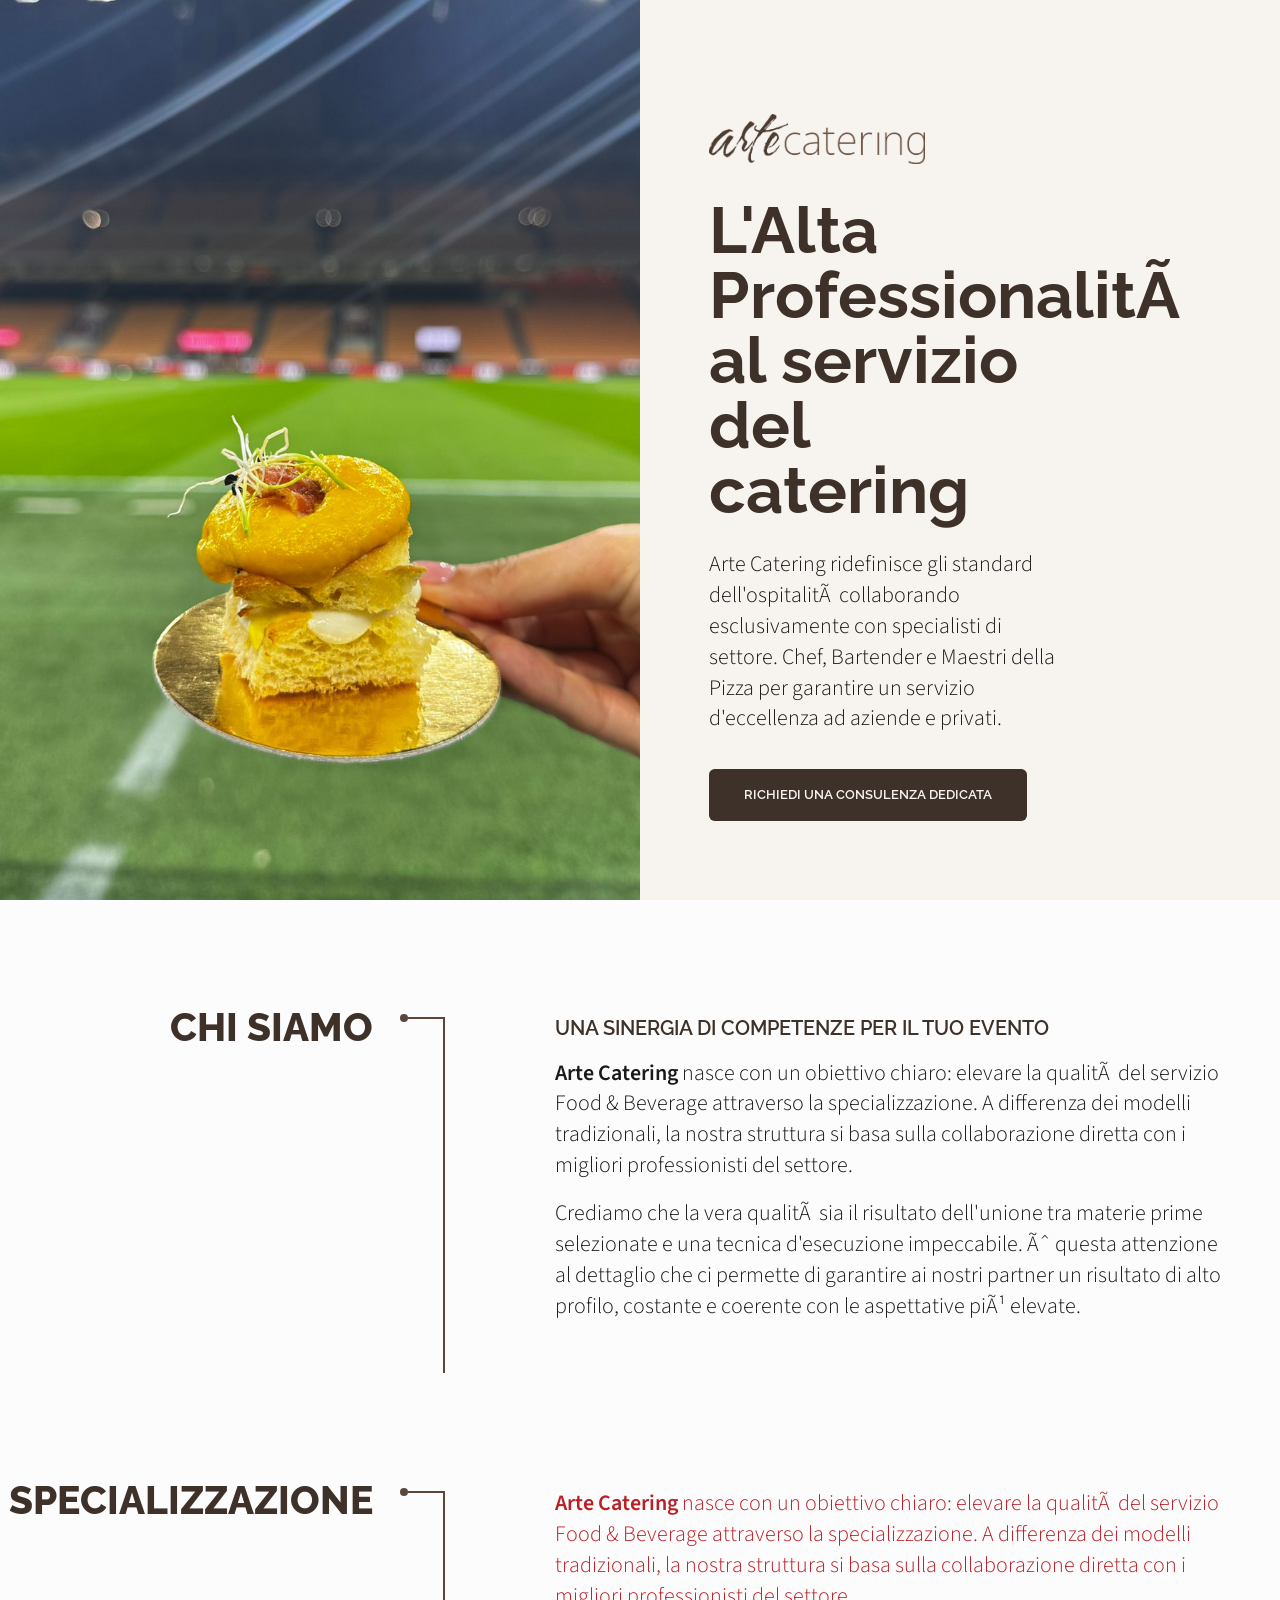
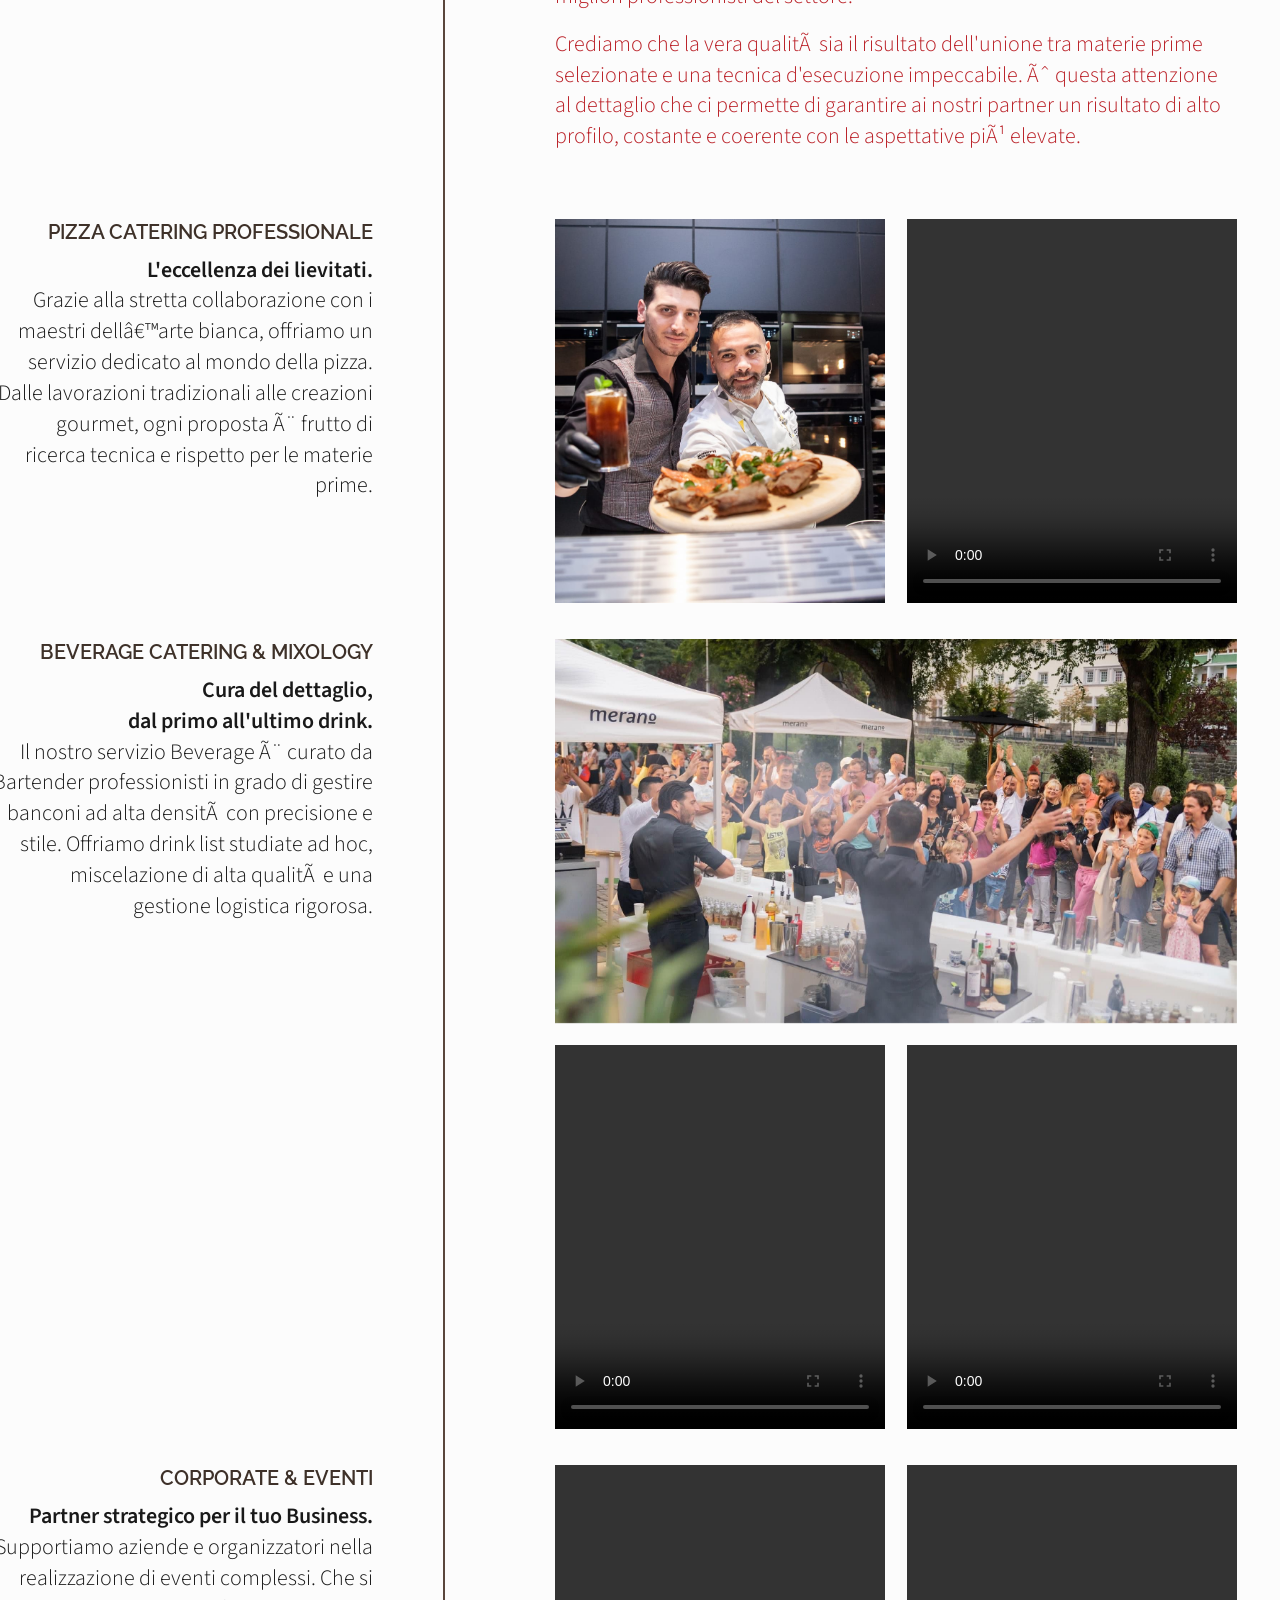
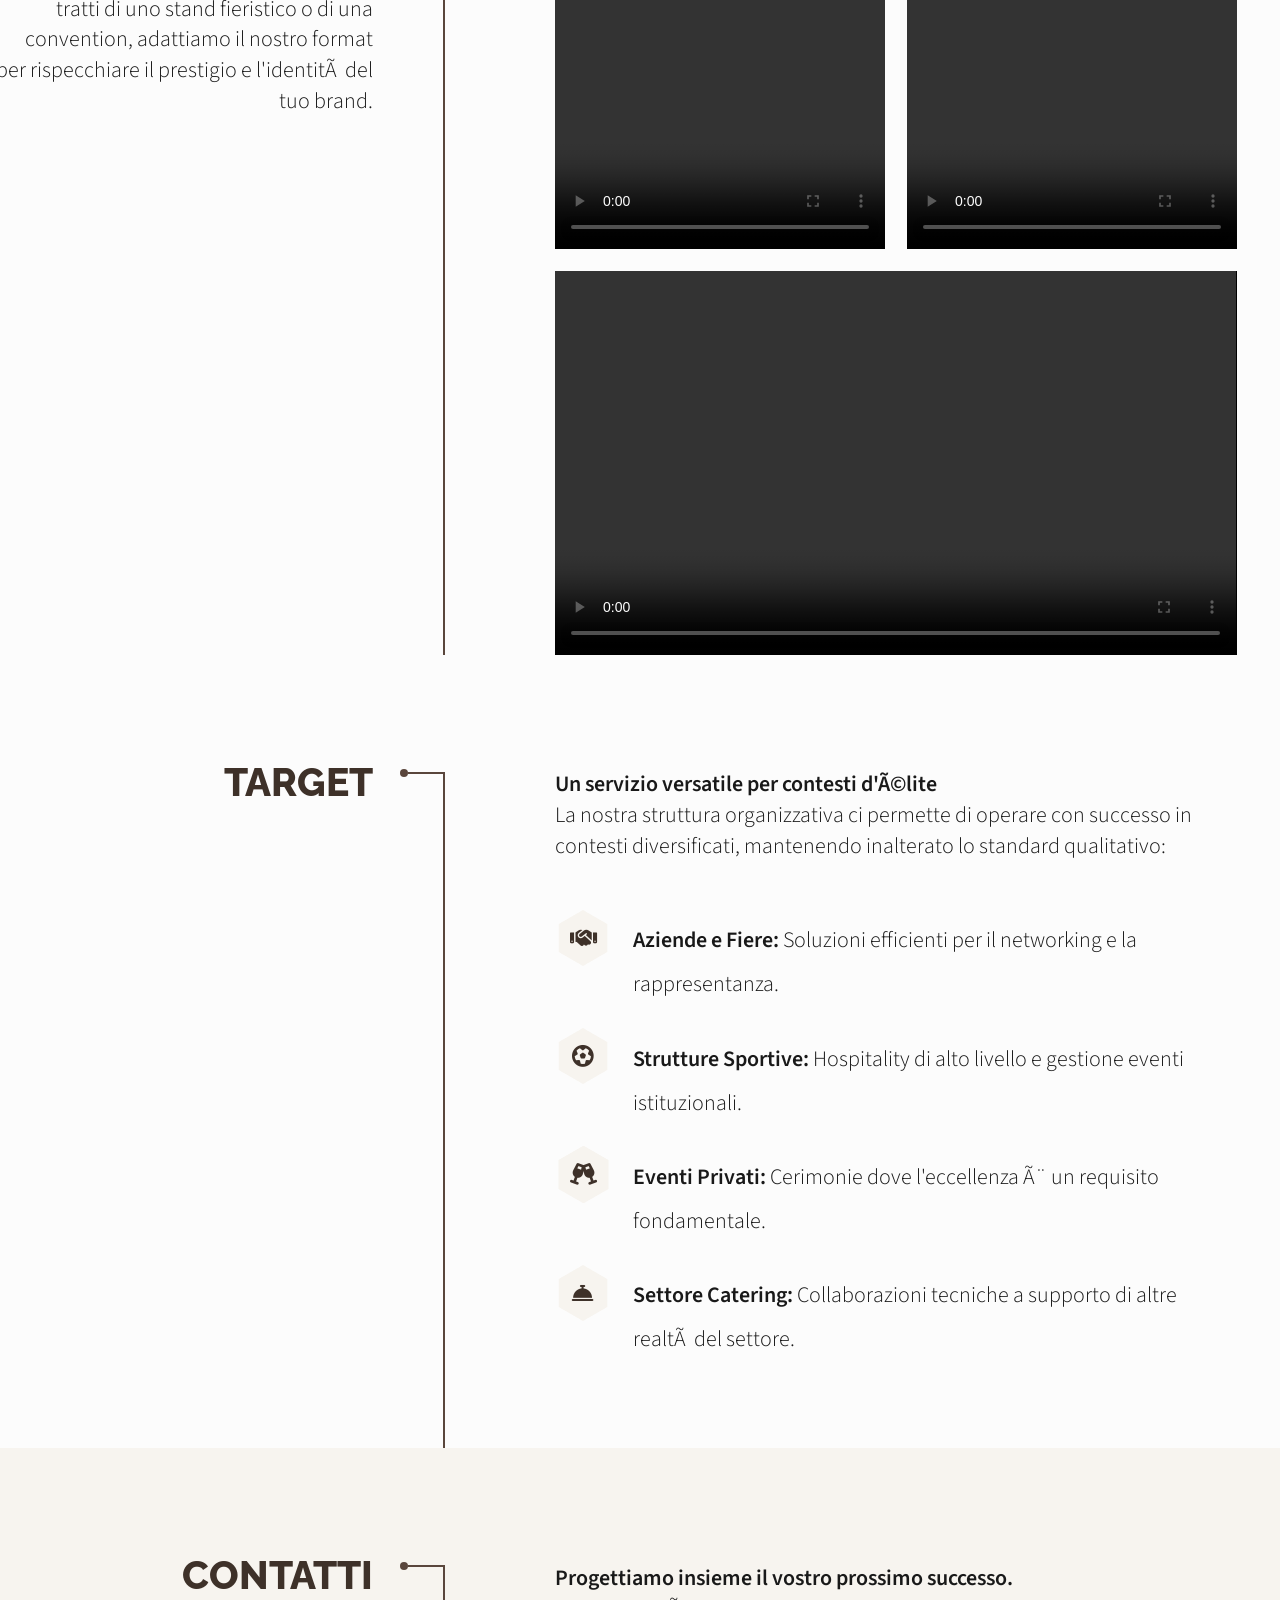
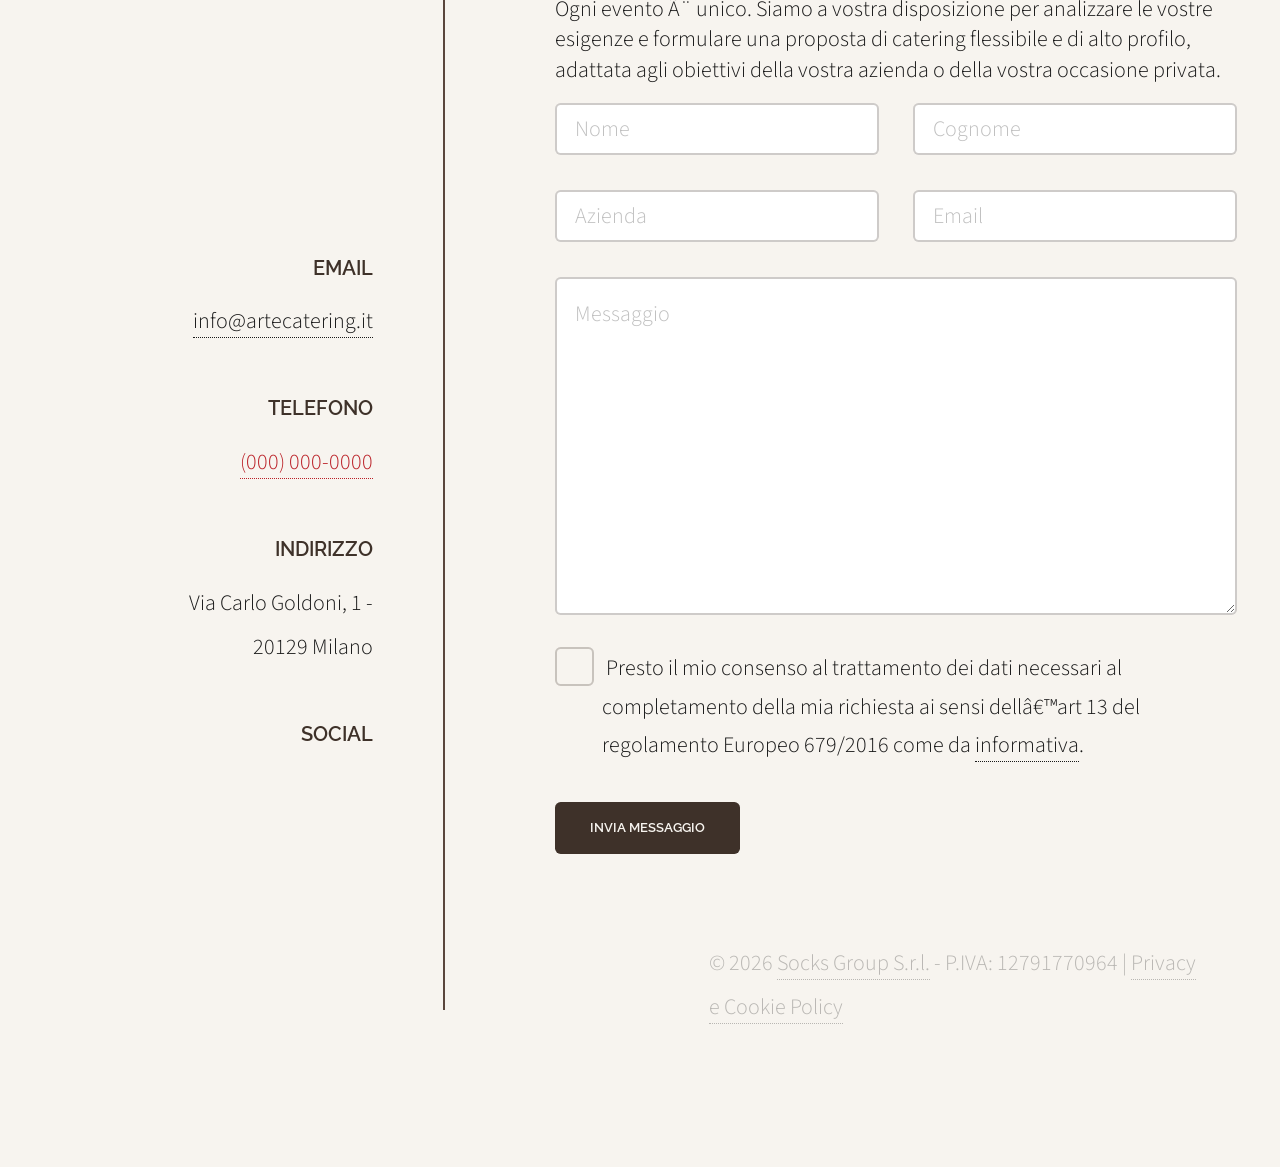
==== commit cf9291bd: "rimozione/evidenziazione contenuti da sostituire Co-authored-by: Copilot <copilot@github.com>" ====
--- a/index.html
+++ b/index.html
@@ -27,7 +27,7 @@
 				</ul>
 			</header>
 			<div class="content">
-				<span class="image fill" data-position="bottom"><img src="./media/hero.jpg" alt="" /></span>
+				<span class="image fill" data-position="center"><img src="./media/hero.jpg" alt="" /></span>
 			</div>
 		</section>
 
@@ -40,7 +40,8 @@
 				<h3>Una sinergia di competenze per il tuo evento</h3>
 				<p><strong>Arte Catering</strong> nasce con un obiettivo chiaro: elevare la qualità del servizio Food & Beverage attraverso la specializzazione. A differenza dei modelli tradizionali, la nostra struttura si basa sulla collaborazione diretta con i migliori professionisti del settore.</p>
 				<p>Crediamo che la vera qualità sia il risultato dell'unione tra materie prime selezionate e una tecnica d'esecuzione impeccabile. È questa attenzione al dettaglio che ci permette di garantire ai nostri partner un risultato di alto profilo, costante e coerente con le aspettative più elevate.</p>
-				<span class="image main"><img src="./media/01.jpg" alt="" /></span>
+				<!--<span class="image main"><img src="./media/01.jpg" alt="" /></span>-->
+				<span class="image main"><img src="https://placehold.co/820x434?text=01.jpg+(820x434)" alt="" /></span>
 			</div>
 		</section>
 
@@ -50,8 +51,8 @@
 				<h2 class="darkmrntxt">SPECIALIZZAZIONE</h2>
 			</header>
 			<div class="content">
-				<p><strong>Arte Catering</strong> nasce con un obiettivo chiaro: elevare la qualità del servizio Food & Beverage attraverso la specializzazione. A differenza dei modelli tradizionali, la nostra struttura si basa sulla collaborazione diretta con i migliori professionisti del settore.</p>
-				<p>Crediamo che la vera qualità sia il risultato dell'unione tra materie prime selezionate e una tecnica d'esecuzione impeccabile. È questa attenzione al dettaglio che ci permette di garantire ai nostri partner un risultato di alto profilo, costante e coerente con le aspettative più elevate.</p>
+				<p class="redtxt"><strong>Arte Catering</strong> nasce con un obiettivo chiaro: elevare la qualità del servizio Food & Beverage attraverso la specializzazione. A differenza dei modelli tradizionali, la nostra struttura si basa sulla collaborazione diretta con i migliori professionisti del settore.</p>
+				<p class="redtxt">Crediamo che la vera qualità sia il risultato dell'unione tra materie prime selezionate e una tecnica d'esecuzione impeccabile. È questa attenzione al dettaglio che ci permette di garantire ai nostri partner un risultato di alto profilo, costante e coerente con le aspettative più elevate.</p>
 				
 
 				<!-- Subsection Pizza -->
@@ -196,7 +197,7 @@
 					</li>
 					<li>
 						<h3>Telefono</h3>
-						<a href="tel:+390000000000">(000) 000-0000</a>
+						<a href="tel:+390000000000" class="redtxt">(000) 000-0000</a>
 					</li>
 					<li>
 						<h3>Indirizzo</h3>
@@ -206,17 +207,17 @@
 						<h3>Social</h3>
 						<ul class="icons">
 							<li>
-								<a href="#" class="icon brands fa-facebook-f">
+								<a href="#" class="icon brands fa-facebook-f redtxt">
 									<span class="label">Facebook</span>
 								</a>
 							</li>
 							<li>
-								<a href="#" class="icon brands fa-instagram">
+								<a href="#" class="icon brands fa-instagram redtxt">
 									<span class="label">Instagram</span>
 								</a>
 							</li>
 							<li>
-								<a href="#" class="icon brands fa-linkedin-in">
+								<a href="#" class="icon brands fa-linkedin-in redtxt">
 									<span class="label">LinkedIn</span>
 								</a>
 							</li>
@@ -227,7 +228,7 @@
 		</section>
 
 		<!-- Copyright -->
-		<div class="copyright" style="margin-top: 5rem">&copy; 2026 <a href="https://socksgroup.it" target="_blank">Socks Group S.r.l.</a> P.IVA: 12791770964 | <a href="./privacy.html">Privacy e Cookie Policy</a>
+		<div class="copyright" style="margin-top: 5rem">&copy; 2026 <a href="https://socksgroup.it" target="_blank">Socks Group S.r.l.</a> - P.IVA: 12791770964 | <a href="./privacy.html">Privacy e Cookie Policy</a>
 		</div>
 
 	</div>
--- a/assets/css/main.css
+++ b/assets/css/main.css
@@ -2990,6 +2990,12 @@
 					width: 100%;
 					object-fit: cover;
 					object-position: center;
+				}
+
+				.gallery .video-tile video::-webkit-media-controls-volume-slider,
+				.gallery .video-tile video::-webkit-media-controls-mute-button,
+				.gallery .video-tile video::-webkit-media-controls-volume-control-container {
+					display: none;
 				}
 
 			.gallery a.landscape,
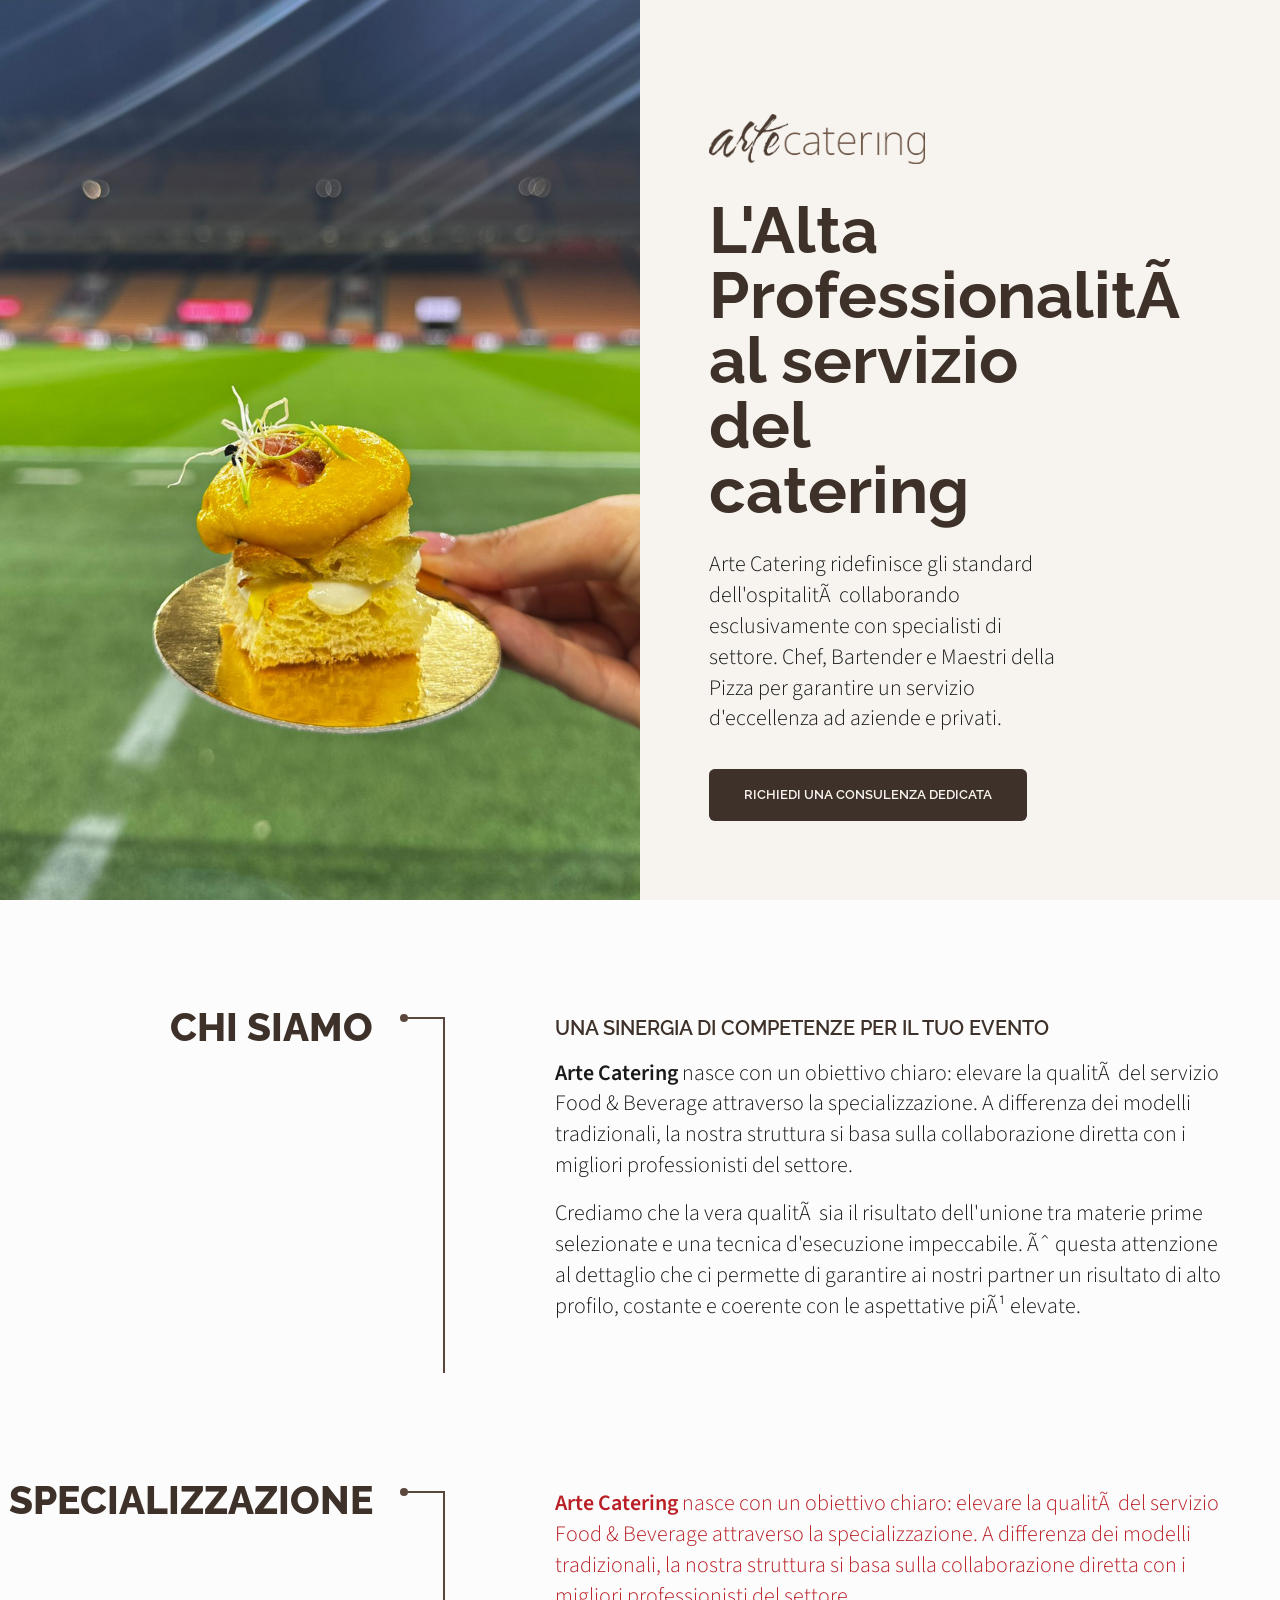
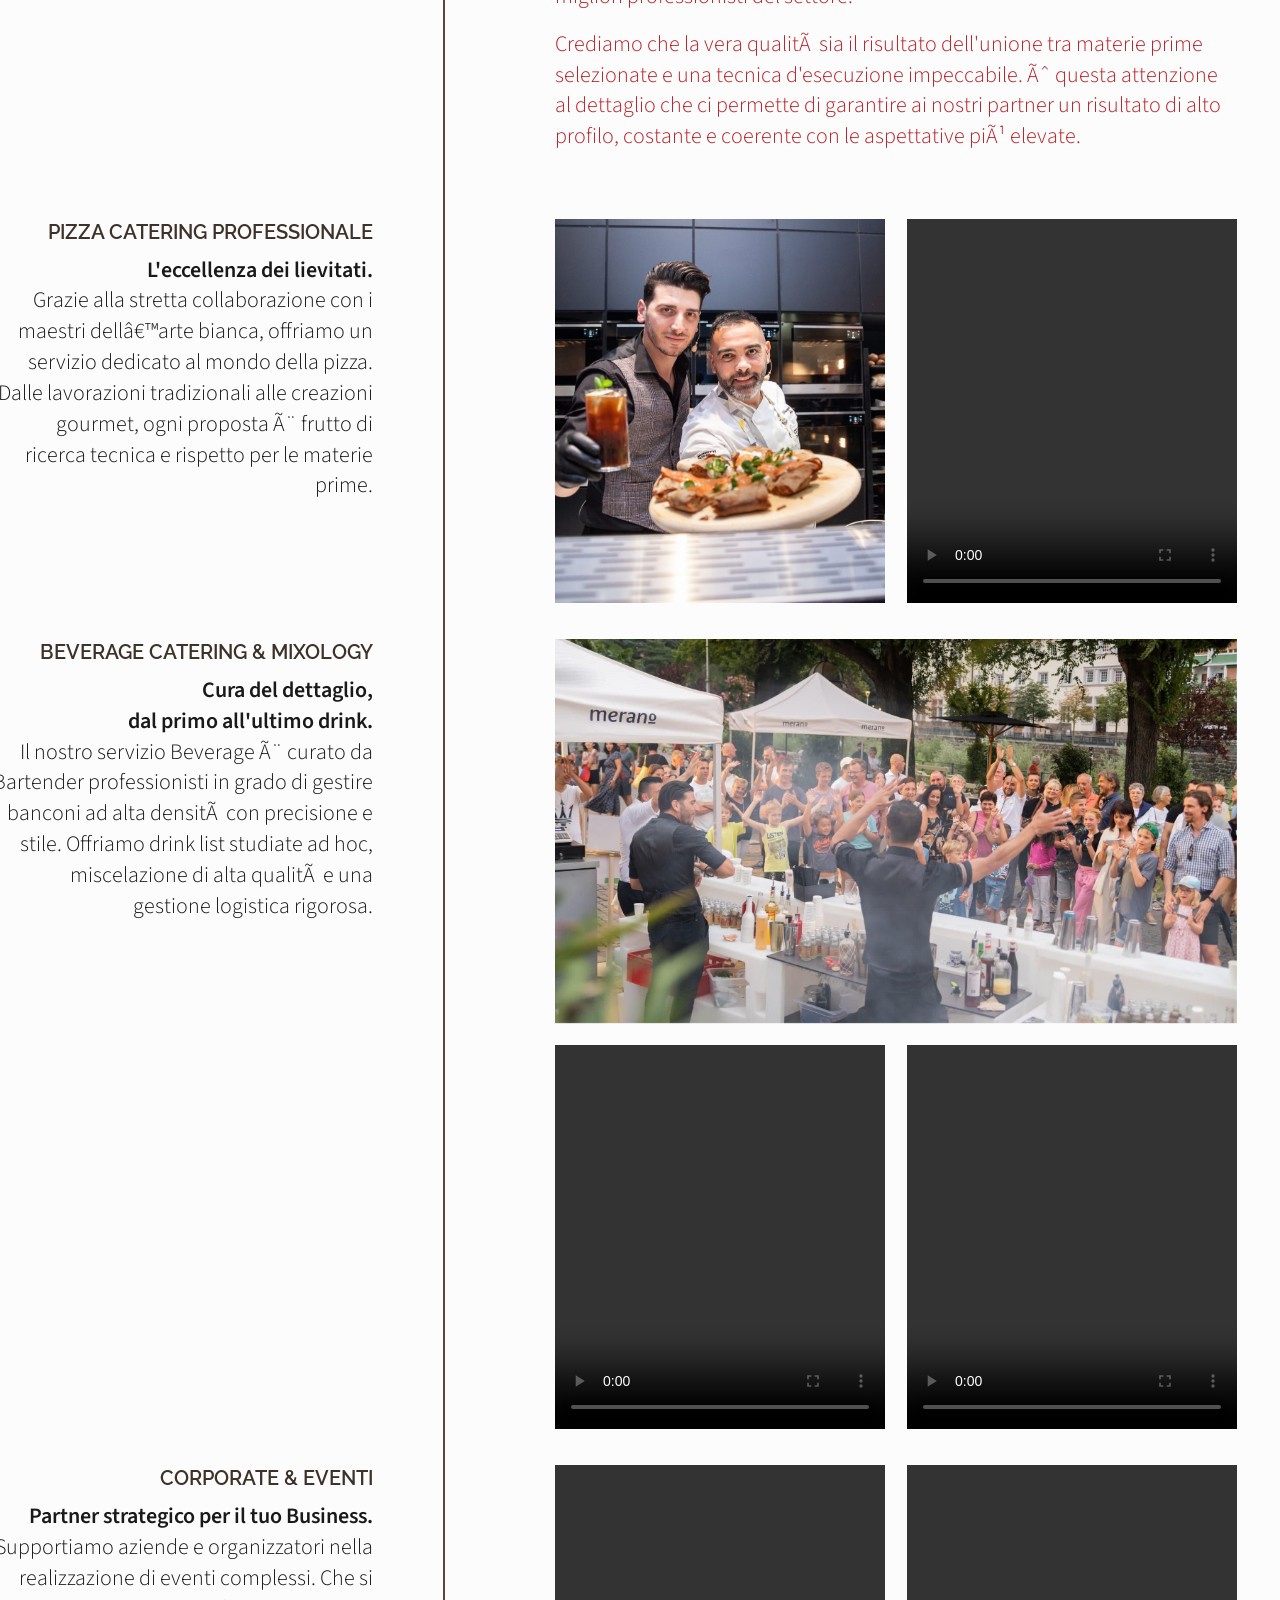
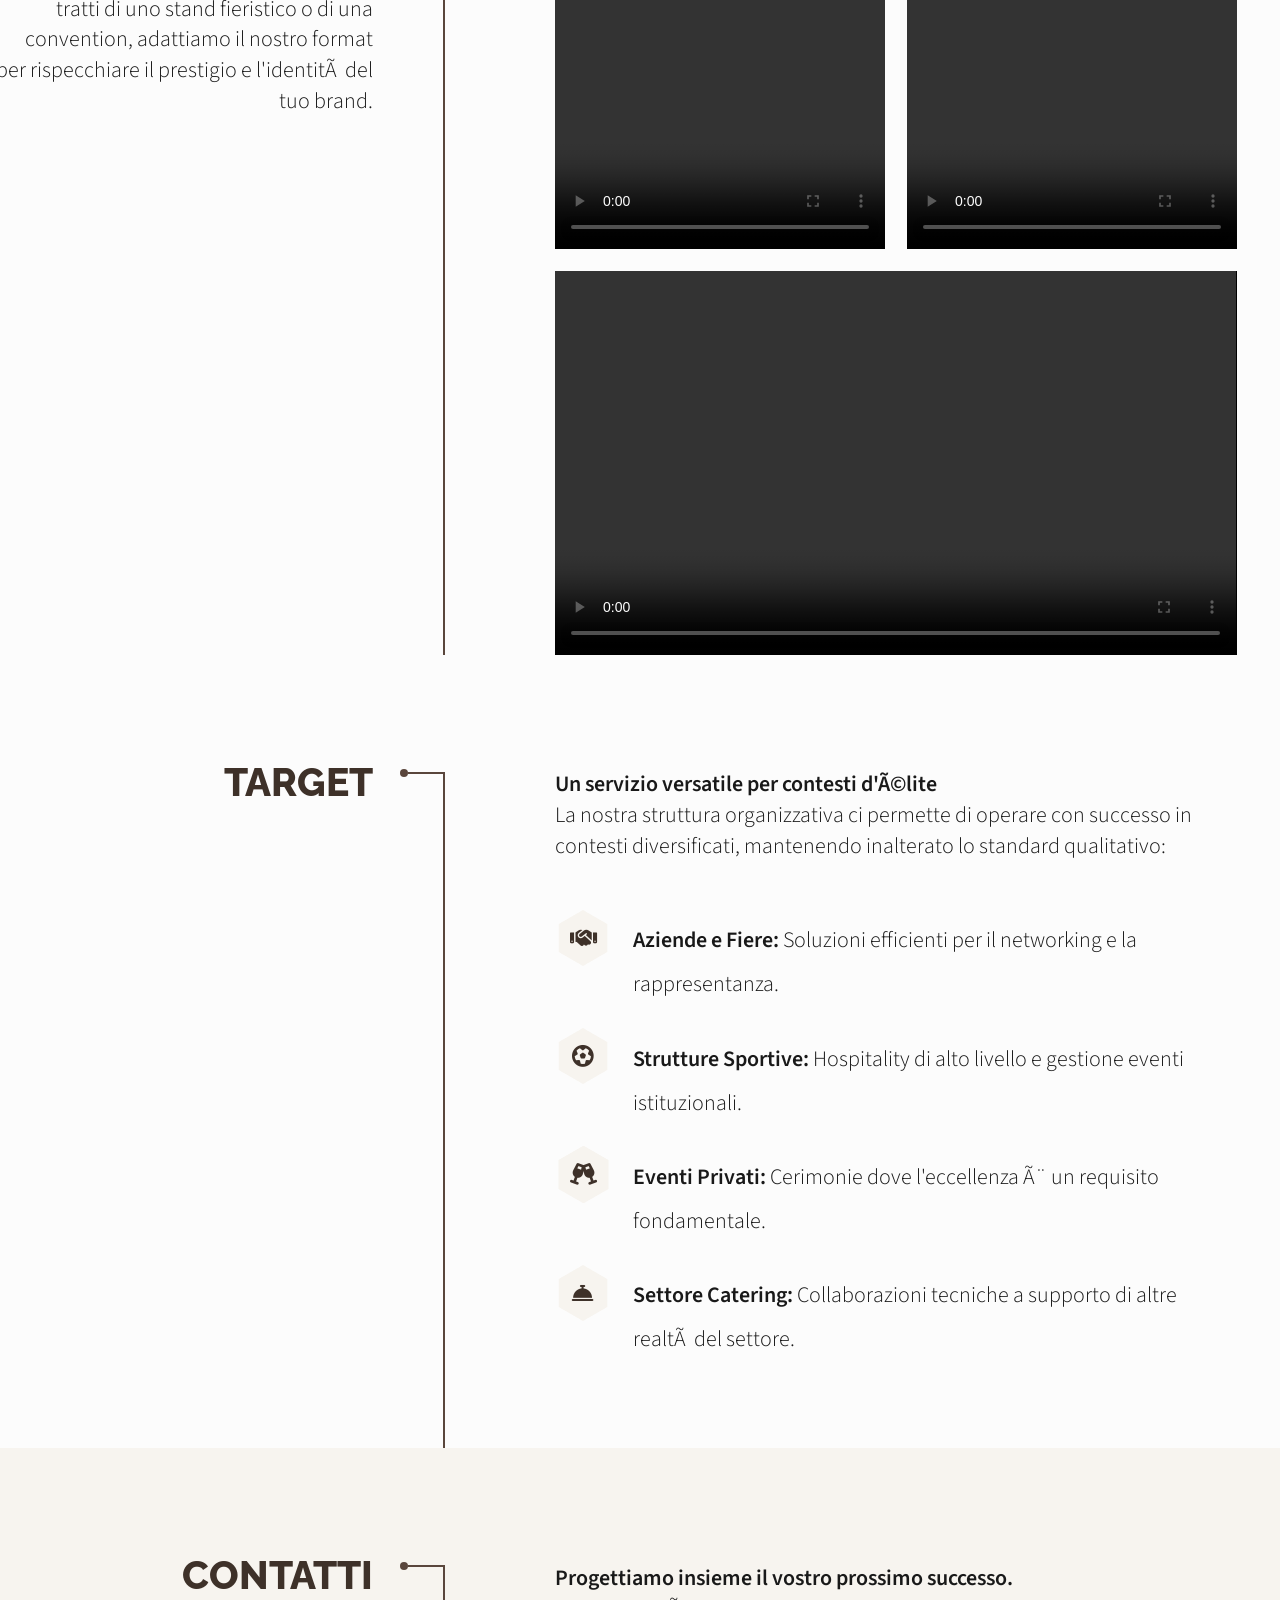
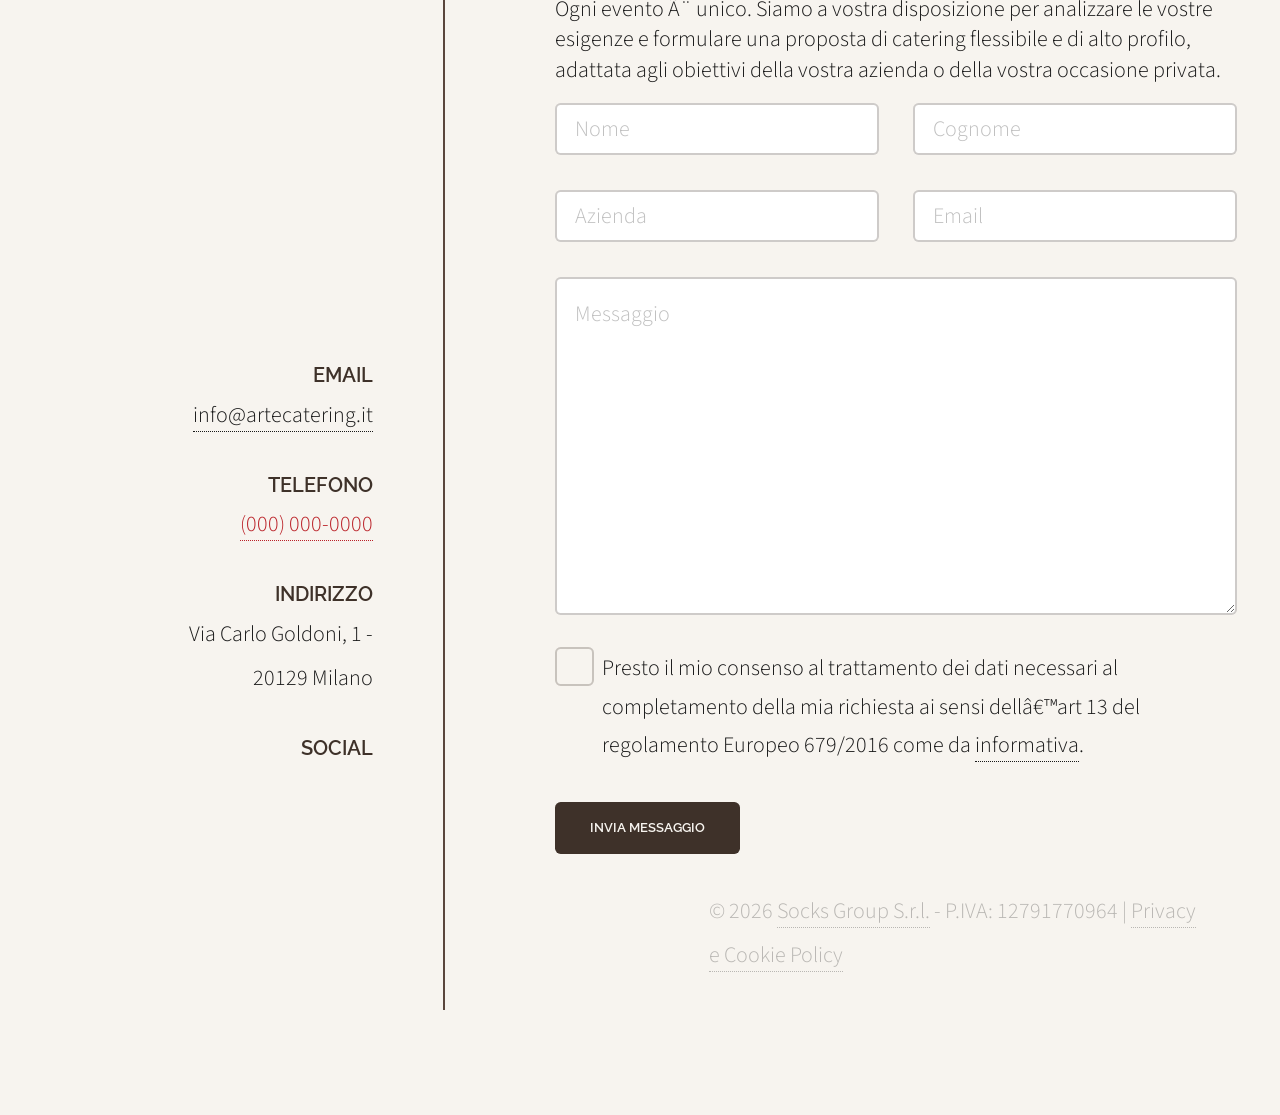
==== commit bc64b6c3: "correzioni responsive Co-authored-by: Copilot <copilot@github.com>" ====
--- a/index.html
+++ b/index.html
@@ -27,7 +27,7 @@
 				</ul>
 			</header>
 			<div class="content">
-				<span class="image fill" data-position="center"><img src="./media/hero.jpg" alt="" /></span>
+				<span class="image fill" data-position="bottom"><img src="./media/hero.jpg" alt="" /></span>
 			</div>
 		</section>
 
@@ -178,13 +178,13 @@
 						<div class="field checkbox">
 							<input type="checkbox" name="accetta" id="accetta" required />
 							<label for="accetta">
-								&nbsp;Presto il mio consenso al trattamento dei dati necessari al completamento della mia richiesta ai sensi dell’art 13 del regolamento Europeo 679/2016 come da <a href="./privacy.html">informativa</a>.
+								Presto il mio consenso al trattamento dei dati necessari al completamento della mia richiesta ai sensi dell’art 13 del regolamento Europeo 679/2016 come da <a href="./privacy.html">informativa</a>.
 							</label>
 						</div>
 					</div>
 					<ul class="actions">
 						<li>
-							<input type="submit" value="Invia Messaggio" class="button primary" />
+							<button type="submit" class="button primary">Invia Messaggio</button>
 						</li>
 					</ul>
 				</form>
@@ -228,7 +228,7 @@
 		</section>
 
 		<!-- Copyright -->
-		<div class="copyright" style="margin-top: 5rem">&copy; 2026 <a href="https://socksgroup.it" target="_blank">Socks Group S.r.l.</a> - P.IVA: 12791770964 | <a href="./privacy.html">Privacy e Cookie Policy</a>
+		<div class="copyright">&copy; 2026 <a href="https://socksgroup.it" target="_blank">Socks Group S.r.l.</a> - P.IVA: 12791770964 | <a href="./privacy.html">Privacy e Cookie Policy</a>
 		</div>
 
 	</div>
--- a/assets/css/main.css
+++ b/assets/css/main.css
@@ -1980,6 +1980,35 @@
 			opacity: 0.25;
 		}
 
+		@media screen and (max-width: 480px) {
+
+			form > .fields {
+				margin: 0 0 2rem 0;
+				width: 100%;
+			}
+
+				form > .fields > .field {
+					padding: 1.5rem 0 0 0;
+					width: 100%;
+				}
+
+			input[type="submit"],
+			input[type="reset"],
+			input[type="button"],
+			button,
+			.button {
+				display: inline-flex;
+				align-items: center;
+				justify-content: center;
+				height: auto;
+				line-height: 1.2;
+				padding: 0.85rem 1.25rem;
+				white-space: normal;
+				word-break: break-word;
+			}
+
+		}
+
 		input[type="submit"].primary,
 		input[type="reset"].primary,
 		input[type="button"].primary,
@@ -2095,25 +2124,25 @@
 		@media screen and (max-width: 480px) {
 
 			form > .fields {
-				margin: -1.5rem 0 2rem -1.5rem;
-				width: calc(100% + 3rem);
+				margin: 0 0 2rem 0;
+				width: 100%;
 			}
 
 				form > .fields > .field {
-					padding: 1.5rem 0 0 1.5rem;
-					width: calc(100% - 1.5rem);
+					padding: 1.5rem 0 0 0;
+					width: 100%;
 				}
 
 					form > .fields > .field.half {
-						width: calc(100% - 1.5rem);
+						width: 100%;
 					}
 
 					form > .fields > .field.third {
-						width: calc(100% - 1.5rem);
+						width: 100%;
 					}
 
 					form > .fields > .field.quarter {
-						width: calc(100% - 1.5rem);
+						width: 100%;
 					}
 
 		}
@@ -2234,6 +2263,7 @@
 			font-size: 1.27rem;
 			font-weight: 300;
 			letter-spacing: normal;
+			overflow-wrap: anywhere;
 			padding-left: 2.675rem;
 			padding-right: 0.875rem;
 			position: relative;
@@ -2599,7 +2629,7 @@
 			}
 
 				ul.items > li > h3 {
-					margin: 0 0 1rem 0;
+					margin: 0 0 0.5rem 0;
 				}
 
 				ul.items > li > :last-child {
@@ -2646,6 +2676,7 @@
 	}
 
 		ul.actions li {
+			min-width: 0;
 			padding: 0 0 0 1rem;
 			vertical-align: middle;
 		}
@@ -3169,19 +3200,20 @@
 		@media screen and (max-width: 736px) {
 
 			.gallery {
-				margin: -0.625rem 0 0 -0.625rem;
-				width: calc(100% + 0.625rem);
+				gap: 0.625rem;
+				margin: 0;
+				width: 100%;
 			}
 
 				.gallery a,
 				.gallery .video-tile {
-					margin: 0.625rem 0 0 0.625rem;
-					width: calc(50% - 0.625rem);
+					margin: 0;
+					width: calc(50% - 0.3125rem);
 				}
 
 				.gallery a.landscape,
 				.gallery .video-tile.landscape {
-					width: calc(100% - 0.625rem);
+					width: 100%;
 				}
 
 					.gallery a img,
@@ -3238,6 +3270,7 @@
 
 		ul.feature-icons li {
 			margin: 3.5rem 0 0 0;
+			min-width: 0;
 			padding: 0.5rem 0 0 4.5rem;
 			position: relative;
 			width: 100%;
@@ -3320,6 +3353,7 @@
 			#wrapper section > header {
 				grid-area: header;
 				justify-self: end;
+				min-width: 0;
 				text-align: right;
 			}
 
@@ -3347,7 +3381,24 @@
 			#wrapper section > .content {
 				grid-area: content;
 				max-width: 60rem;
+				min-width: 0;
 				position: relative;
+			}
+
+			#wrapper section > footer {
+				min-width: 0;
+			}
+
+			#wrapper > section > .content > section {
+				min-width: 0;
+			}
+
+			#wrapper section > .content img,
+			#wrapper section > .content video,
+			#wrapper section > .content iframe,
+			#wrapper section > .content canvas,
+			#wrapper section > .content svg {
+				max-width: 100%;
 			}
 
 			#wrapper > section:not(.intro) > .content > * {
@@ -3394,6 +3445,27 @@
 				grid-area: footer;
 				text-align: right;
 			}
+
+				#wrapper > section > footer h3 {
+					margin: 0 0 0.5rem 0;
+				}
+
+				#wrapper > section#contact footer ul.items > li {
+					margin: 0 0 2rem 0;
+				}
+
+					#wrapper > section#contact footer ul.items > li > h3 {
+						margin: 0 0 0.2rem 0;
+					}
+
+				#wrapper > section#contact .actions input[type="submit"],
+				#wrapper > section#contact .actions button[type="submit"] {
+					display: inline-block;
+					height: 3rem;
+					line-height: 3rem;
+					padding-bottom: 0;
+					padding-top: 0;
+				}
 
 				#wrapper section > footer ul.actions {
 					justify-content: flex-end;
@@ -3515,6 +3587,8 @@
 			color: rgba(0, 0, 0, 0.25);
 			font-size: 1.27rem;
 			left: 50vw;
+			margin-top: 2rem;
+			overflow-wrap: anywhere;
 			position: relative;
 			width: 50vw;
 		}
@@ -3718,6 +3792,9 @@
 
 					#wrapper section > header {
 						justify-self: start;
+						text-align: left;
+						max-width: 100%;
+						width: 100%;
 					padding: 0 1.5rem;
 					}
 
@@ -3727,10 +3804,10 @@
 
 					#wrapper section > .content {
 					padding: 0.7rem 1.5rem 0 1.5rem;
-						overflow-x: hidden;
 					}
 
 					#wrapper section > footer {
+						text-align: left;
 					padding: 0 1.5rem;
 					}
 
@@ -3739,7 +3816,7 @@
 						}
 
 				#wrapper > section {
-					margin: 8rem 0 0 0;
+					margin: 6rem 0 0 0;
 				}
 
 					#wrapper > section:first-child {
@@ -3747,18 +3824,17 @@
 					}
 
 					#wrapper > section > header {
-						background-attachment: scroll;
-						background-color: #f7f4ef;
 						background-image: none;
-						background-position: top right;
-						background-repeat: no-repeat;
-						background-size: contain;
 					}
 
 						#wrapper > section > header > * {
 							max-width: 25rem;
 						}
 
+						#wrapper > section:not(.intro) > header h2 {
+							margin: 0 0 1.5rem 0;
+						}
+
 						#wrapper > section > header > :last-child {
 							margin-bottom: 0;
 						}
@@ -3789,12 +3865,24 @@
 
 						#wrapper > section > .content > section > header {
 							width: 100%;
+							margin-bottom: 1rem;
+							padding-left: 0;
+							padding-right: 0;
+						}
+
+						#wrapper > section > .content > section > .content {
+							padding-left: 0;
+							padding-right: 0;
 						}
 
 						#wrapper > section#specializzazione > .content > section > header {
 							padding-top: 0.7rem;
 						}
 
+						#wrapper > section:not(.intro) > .content > section > header h3 {
+							margin: 0 0 0.5rem 0;
+						}
+
 						#wrapper > section > .content > section:last-child {
 							margin-bottom: 0;
 						}
@@ -3805,7 +3893,8 @@
 
 					#wrapper > section.intro {
 						margin-bottom: 0;
-						grid-template-areas: "header content" "footer content";
+						grid-template-areas: "header" "content" "footer";
+						grid-template-columns: 1fr;
 					}
 
 					#wrapper > section.intro > header {
@@ -3815,7 +3904,8 @@
 					}
 
 						#wrapper > section.intro > header ul.actions {
-							display: none;
+							display: flex;
+							justify-content: flex-start;
 						}
 
 						#wrapper > section.intro > header > * {
@@ -3825,6 +3915,14 @@
 							text-align: left;
 						}
 
+						#wrapper > section.intro > header h1 {
+							font-size: 3rem;
+							line-height: 1.05;
+							overflow-wrap: anywhere;
+							word-break: break-word;
+							hyphens: auto;
+						}
+
 					#wrapper > section.intro > header > ul.actions {
 						margin-left: 0;
 					}
@@ -3840,16 +3938,25 @@
 				#wrapper .copyright {
 					left: 0;
 					width: 100%;
+					margin-top: 1.5rem;
 				}
 
 					#wrapper > section > header {
 						padding: 4rem 4rem;
 					}
 
+					#wrapper > section:not(.intro) > header {
+						padding: 0 4rem 0.5rem 4rem;
+					}
+
 					#wrapper > section > .content {
 						padding: 4rem 4rem;
 					}
 
+					#wrapper > section:not(.intro) > .content {
+						padding: 0.5rem 4rem 3rem 4rem;
+					}
+
 						#wrapper > section > .content > section {
 							margin: 4rem 0;
 						}
@@ -3862,6 +3969,10 @@
 						padding: 8rem 4rem 5rem 4rem;
 					}
 
+					#wrapper > section.intro > .content {
+						min-height: 62vh;
+					}
+
 				#wrapper .copyright {
 					padding: 0 4rem 4rem 4rem;
 				}
@@ -3871,7 +3982,7 @@
 		@media screen and (max-width: 736px) {
 
 			#wrapper > section {
-				margin: 5rem 0 0 0;
+				margin: 4rem 0 0 0;
 			}
 
 				#wrapper > section:first-child {
@@ -3890,11 +4001,24 @@
 						margin: 3rem 0;
 					}
 
+					#wrapper > section > .content > section > header {
+						margin-bottom: 0.875rem;
+					}
+
 				#wrapper > section > footer {
 					padding: 0 2rem 3rem 2rem;
 				}
-			#wrapper > section.intro {
-				grid-template-areas: "header content" "footer content";
+
+			#wrapper > section:not(.intro) > header h2 {
+				margin: 0 0 1.25rem 0;
+			}
+
+			#wrapper > section:not(.intro) > header {
+				padding: 0 2rem 0.5rem 2rem;
+			}
+
+			#wrapper > section:not(.intro) > .content {
+				padding: 0.75rem 2rem 2.25rem 2rem;
 			}
 
 			#wrapper > section.intro > header {
@@ -3903,21 +4027,33 @@
 				text-align: left;
 			}
 
+			#wrapper > section.intro > .content {
+				min-height: 50vh;
+			}
+
+			#wrapper > section.intro > header h1 {
+				font-size: 2.5rem;
+				line-height: 1.08;
+				overflow-wrap: anywhere;
+				word-break: break-word;
+				hyphens: auto;
+			}
+
 			#wrapper > section.intro > header > * {
 				margin-left: 0;
 				text-align: left;
 			}
 
 			#wrapper .copyright {
+				margin-top: 1rem;
 				padding: 0 2rem 2rem 2rem;
 			}
-
 		}
 
 		@media screen and (max-width: 360px) {
 
 			#wrapper > section {
-				margin: 4rem 0 0 0;
+				margin: 3rem 0 0 0;
 			}
 
 				#wrapper > section:first-child {
@@ -3936,11 +4072,24 @@
 						margin: 2.25rem 0;
 					}
 
+					#wrapper > section > .content > section > header {
+						margin-bottom: 0.75rem;
+					}
+
 				#wrapper > section > footer {
 					padding: 0 1.5rem 2.25rem 1.5rem;
 				}
-			#wrapper > section.intro {
-				grid-template-areas: "header content" "footer content";
+
+			#wrapper > section:not(.intro) > header h2 {
+				margin: 0 0 1rem 0;
+			}
+
+			#wrapper > section:not(.intro) > header {
+				padding: 0 1.5rem 0.5rem 1.5rem;
+			}
+
+			#wrapper > section:not(.intro) > .content {
+				padding: 0.6rem 1.5rem 1.75rem 1.5rem;
 			}
 
 			#wrapper > section.intro > header {
@@ -3949,15 +4098,27 @@
 				text-align: left;
 			}
 
+			#wrapper > section.intro > .content {
+				min-height: 42vh;
+			}
+
+			#wrapper > section.intro > header h1 {
+				font-size: 2.1rem;
+				line-height: 1.1;
+				overflow-wrap: anywhere;
+				word-break: break-word;
+				hyphens: auto;
+			}
+
 			#wrapper > section.intro > header > * {
 				margin-left: 0;
 				text-align: left;
 			}
 
 			#wrapper .copyright {
+				margin-top: 0.75rem;
 				padding: 0 1.5rem 1.5rem 1.5rem;
 			}
-
 		}
 
 	body.is-mobile #wrapper:before {
@@ -4030,6 +4191,12 @@
 		--section-contact-bg: #f7f4ef;
 	}
 
+	@media screen and (max-width: 1152px) {
+		#wrapper {
+			--section-gap: 50px;
+		}
+	}
+
 	/* Spacing model: each section contributes half the inter-section gap */
 	#wrapper > section {
 		margin: 0 !important;
@@ -4068,4 +4235,10 @@
 	#wrapper > section#contact {
 		background-color: var(--section-contact-bg);
 		border-top-color: var(--section-contact-bg);
+	}
+
+	@media screen and (max-width: 1152px) {
+		#wrapper > section#target {
+			padding-bottom: 2.5rem;
+		}
 	}
